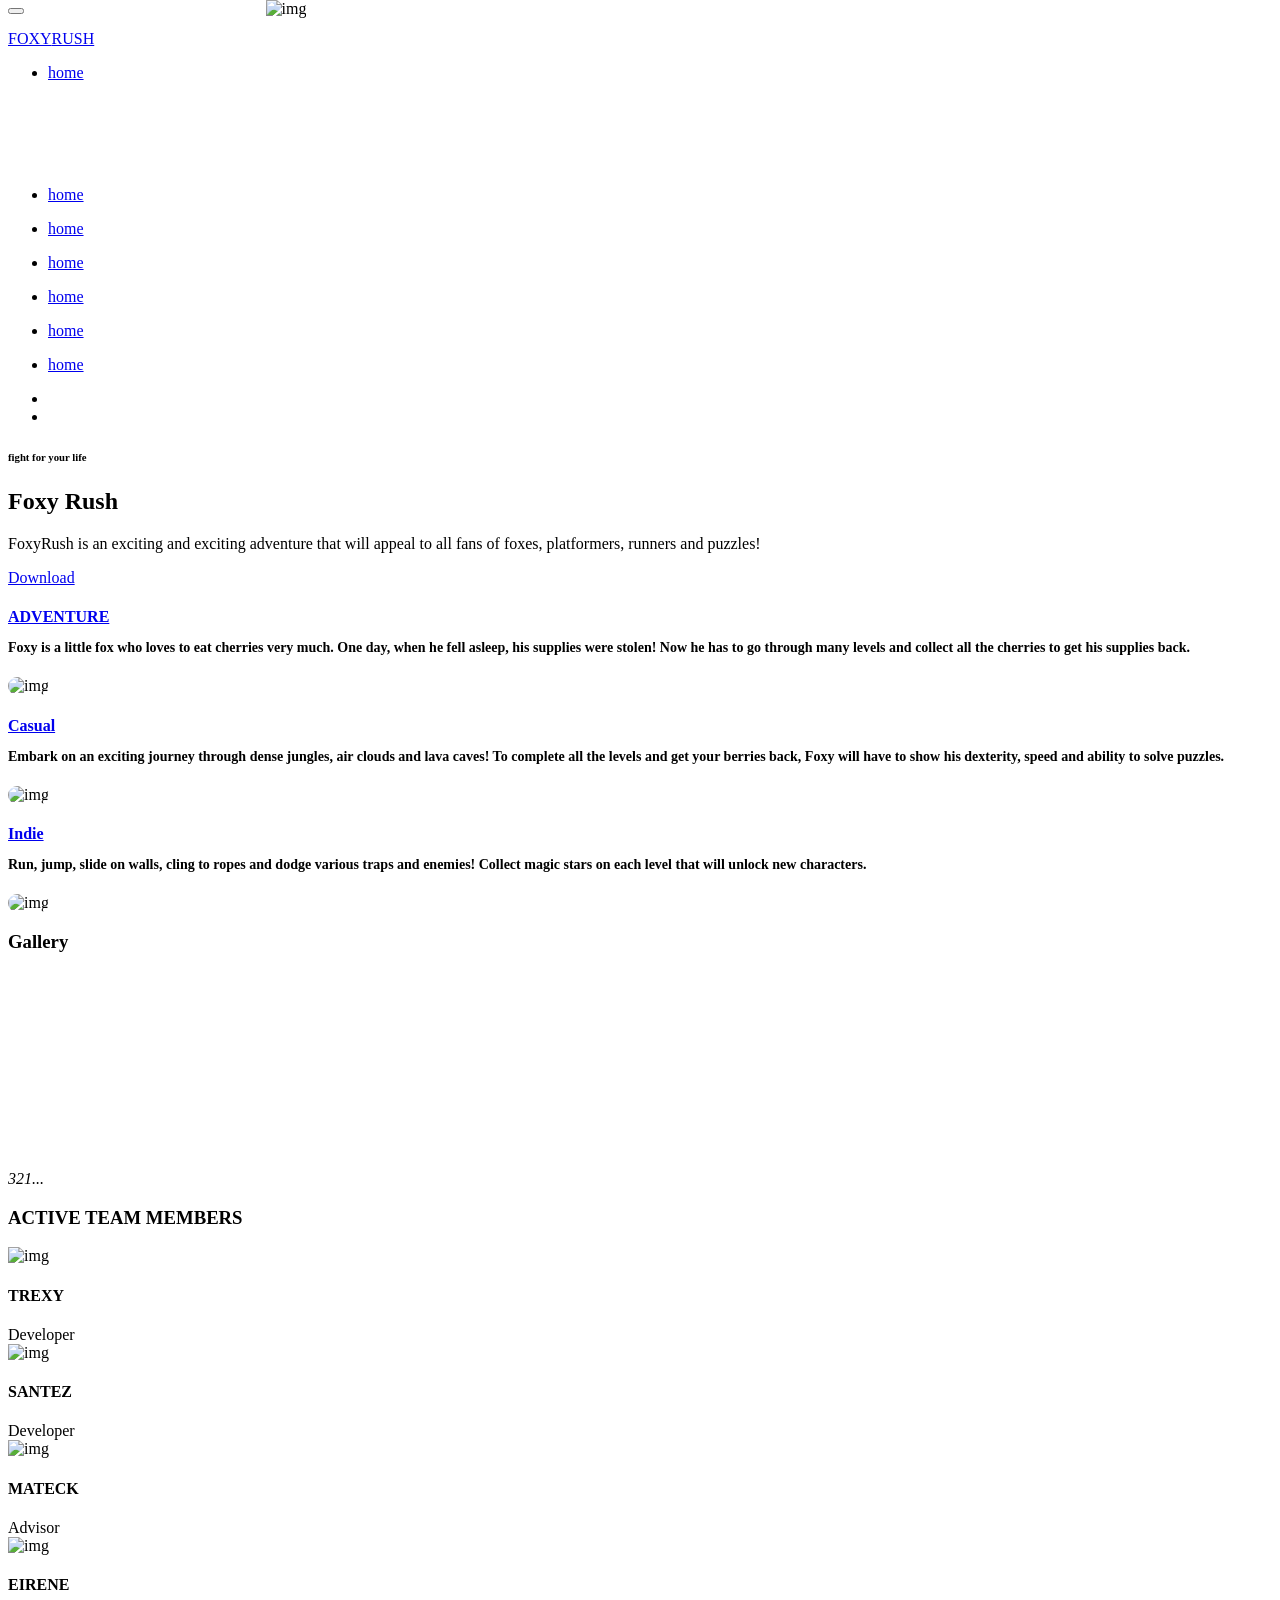
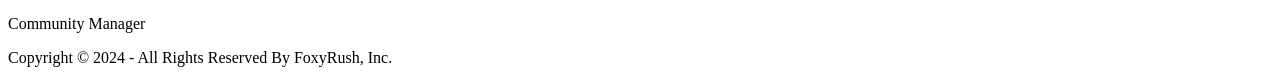
==== index.html @ f09dfee9 "Add files via upload" ====
<html><head>
	
    <title>FoxyRush - Beta Access Game</title>
    <meta name="viewport" content="width=device-width, initial-scale=1">
    <link rel="shortcut icon" type="image/x-icon" href="favicon.ico">
    <link rel="stylesheet" href="css/plugins.css">
    <link rel="stylesheet" href="css/main.css">

    <meta charset="UTF-8">
    <meta name="viewport" content="width=device-width, initial-scale=1.0">
    <meta property="og:title" content="FoxyRush">
    <meta property="og:description" content="FoxyRush is an exciting and exciting adventure that will appeal to all fans of foxes, platformers, runners and puzzles!">
    <meta property="og:image" content="https://cdn.cloudflare.steamstatic.com/steam/apps/2851270/header.jpg?t=1712300915">
    
</head>

<body style="">
    <div class="page-revealer"></div><div class="page-revealer"></div>
    <button class="scroll__top scroll-to-target open" data-target="html">
        <i class="flaticon-right-arrow"></i>
    </button>
    <header>
        <div id="sticky-header" class="tg-header__area transparent-header tg-sticky-menu sticky-menu__show">
            <div class="container custom-container">
                <div class="row">
                    <div class="col-12">
                        <div class="mobile-nav-toggler"><i class="fas fa-bars"></i></div>
                        <div class="tgmenu__wrap">
                            <nav class="tgmenu__nav">
                                <div class="logo">
                                    <a href="index-2.html">
                                        <p class="logo__text">FOXY<span>RUSH</span></p>
                                    </a>
                                </div>
                                <div class="tgmenu__navbar-wrap tgmenu__main-menu d-none d-xl-flex">
                                    <ul class="navigation">
                                        <li class="active menu-item-has-children"><a href="index-2.html">home</a></li>
                                    </ul>
                                </div>
                            </nav>
                        </div>
                        <div class="tgmobile__menu">
                            <nav class="tgmobile__menu-box" style="padding-top: 72px;">
                                <div class="close-btn"><i class="flaticon-swords-in-cross-arrangement"></i></div>
                                <div class="tgmobile__menu-outer">
                                
                                    <ul class="navigation">
                                        <li class="active menu-item-has-children"><a href="index-2.html">home</a></li>
                                    </ul>
                                
                                    <ul class="navigation">
                                        <li class="active menu-item-has-children"><a href="index-2.html">home</a></li>
                                    </ul>
                                
                                    <ul class="navigation">
                                        <li class="active menu-item-has-children"><a href="index-2.html">home</a></li>
                                    </ul>
                                
                                    <ul class="navigation">
                                        <li class="active menu-item-has-children"><a href="index-2.html">home</a></li>
                                    </ul>
                                
                                    <ul class="navigation">
                                        <li class="active menu-item-has-children"><a href="index-2.html">home</a></li>
                                    </ul>
                                
                                    <ul class="navigation">
                                        <li class="active menu-item-has-children"><a href="index-2.html">home</a></li>
                                    </ul>
                                </div>
                                <div class="social-links">
                                    <ul class="list-wrap">
                                        <li><a href="#"><i class="fab fa-twitter"></i></a></li>
                                        <li><a href="#"><i class="fab fa-discord"></i></a></li>
                                    </ul>
                                </div>
                            </nav>
                        </div>
                        <div class="tgmobile__menu-backdrop"></div>
                    </div>
                </div>
            </div>
        </div>
    </header>
    <main class="main--area">
        <section class="slider__area slider__bg" data-background="assets/img/slider/slider_bg.html" style="background-image: url(&quot;assets/img/slider/slider_bg.html&quot;);">
            <div class="slider-activee">
                <div class="single-slider">
                    <div class="container custom-container">
                        <div class="row justify-content-between">
                            <div class="col-lg-6">
                                <div class="slider__content">
                                    <h6 class="sub-title wow fadeInUp" data-wow-delay=".2s" style="visibility: visible; animation-delay: 0.2s; animation-name: fadeInUp;">fight for your life</h6>
                                    <h2 class="title wow fadeInUp" data-wow-delay=".5s" style="visibility: visible; animation-delay: 0.5s; animation-name: fadeInUp;">
                                        Foxy Rush
                                    </h2>
                                    <p class="fadeInUp" data-wow-delay=".8s">FoxyRush is an exciting and exciting adventure that will appeal to all fans of foxes, platformers, runners and puzzles!

</p>
                                    <div class="slider__btn wow fadeInUp" data-wow-delay="1.2s" style="visibility: visible; animation-delay: 1.2s; animation-name: fadeInUp;">
                                        <a href="https://l24.im/w7NB" class="tg-btn-1" target="_blank">
                                            <span>Download</span>
                                        </a>
                                    </div>
                                </div>
                            </div>
                            <img src="https://cdn.discordapp.com/attachments/1232771359923245154/1235891205212995655/spaceship_1-Photoroom.png-Photoroom.png?ex=663604e1&amp;is=6634b361&amp;hm=9008b896c2181b835190de1d06f4b55e581b0fa961ab1529d2b556d5afcbc9ef&amp;" data-magnetic="" alt="img" style="left: 16.6rem; top: 0px; position: absolute; transform: translate3d(0px, 0px, 0px);">

                        </div>
                    </div>
                </div>
            </div>
        </section>
        <section class="octopus-item__area">
            <div class="container custom-container">
                <div class="row justify-content-center">
                    <div class="col-xxl-4 col-xl-5 col-lg-6 col-md-9">
                        <div class="octopus-item__box">
                            <div class="octopus-item__content">
                                <h4 class="title">
                                    <a href="#">ADVENTURE</a>
                                    <p style="font-size: 14px;">Foxy is a little fox who loves to eat cherries very much. One day, when he fell asleep, his supplies were stolen!
Now he has to go through many levels and collect all the cherries to get his supplies back.</p>
                                </h4>
                                <img src="https://cdn.cloudflare.steamstatic.com/steam/apps/2851270/extras/FoxyRush_forGif1__1_.gif?t=1712300915" alt="img" style="border-radius: 12px;">
                            </div>
                        </div>
                    </div>
                    <div class="col-xxl-4 col-xl-5 col-lg-6 col-md-9">
                        <div class="octopus-item__box">
                            <div class="octopus-item__content">
                                <h4 class="title">
                                    <a href="#">Casual</a>
                                    <p style="font-size: 14px;">Embark on an exciting journey through dense jungles, air clouds and lava caves!
To complete all the levels and get your berries back, Foxy will have to show his dexterity, speed and ability to solve puzzles.</p>
                                </h4>
                                <img src="https://cdn.cloudflare.steamstatic.com/steam/apps/2851270/extras/FoxyRush_forGif3__1_.gif?t=1712300915" alt="img" style="border-radius: 12px;">
                            </div>
                        </div>
                    </div>
                    <div class="col-xxl-4 col-xl-5 col-lg-6 col-md-9">
                        <div class="octopus-item__box">
                            <div class="octopus-item__content">
                                <h4 class="title">
                                    <a href="#">Indie</a>
                                    <p style="font-size: 14px;">
Run, jump, slide on walls, cling to ropes and dodge various traps and enemies!
Collect magic stars on each level that will unlock new characters.</p>
                                </h4>
                                <img src="https://cdn.cloudflare.steamstatic.com/steam/apps/2851270/extras/FoxyRush_forGif2__1_.gif?t=1712300915" alt="img" style="border-radius: 12px;">
                            </div>
                        </div>
                    </div>
                </div>
            </div>
        </section>
        <div class="area-background" data-background="assets/img/bg/area_bg01.html" style="background-image: url(&quot;assets/img/bg/area_bg01.html&quot;);">
            <section class="gallery__area fix section-pb-130 pt-50">
                <div class="row justify-content-center">
                    <div class="col-xl-6 col-lg-7 col-md-10">
                        <div class="section__title text-center mb-60">
                            <h3 class="title">Gallery</h3>
                        </div>
                    </div>
                </div>
                <div class="gallery__slider">
                    <div class="container">
                        <div class="row justify-content-center">
                            <div class="col-xl-9 col-lg-10 col-md-11">
                                <div class="swiper-container gallery-active swiper-slider-0 swiper-container-initialized swiper-container-horizontal swiper-container-pointer-events">
                                    <div class="swiper-wrapper" id="swiper-wrapper-47f91959cf2d77ab" aria-live="polite" style="transition-duration: 0ms; transform: translate3d(-916px, 0px, 0px);"><div class="swiper-slide swiper-slide-duplicate swiper-slide-prev" data-swiper-slide-index="8" style="width: 915px; margin-right: 1px;" role="group" aria-label="1 / 11">
                                            <div class="gallery__item">
                                                <div class="gallery__thumb">
                                                    <img src="https://cdn.cloudflare.steamstatic.com/steam/apps/2851270/ss_8ac51c24f567abd17f5d81220e3e57d7510bee95.1920x1080.jpg?t=1712300915" alt="img">
                                                </div>
                                            </div>
                                        </div>
                                        <div class="swiper-slide swiper-slide-active" data-swiper-slide-index="0" style="width: 915px; margin-right: 1px;" role="group" aria-label="2 / 11">
                                            <div class="gallery__item">
                                                <div class="gallery__thumb">
                                                    <img src="https://cdn.cloudflare.steamstatic.com/steam/apps/2851270/ss_79cd48c9bcbc1d28407cd67298d58756e9e75d7f.1920x1080.jpg?t=1712300915" alt="img">
                                                </div>
                                            </div>
                                        </div>
                                        <div class="swiper-slide swiper-slide-next" data-swiper-slide-index="1" style="width: 915px; margin-right: 1px;" role="group" aria-label="3 / 11">
                                            <div class="gallery__item">
                                                <div class="gallery__thumb">
                                                    <img src="https://cdn.cloudflare.steamstatic.com/steam/apps/2851270/ss_8ac51c24f567abd17f5d81220e3e57d7510bee95.1920x1080.jpg?t=1712300915" alt="img">
                                                </div>
                                            </div>
                                        </div>
                                        <div class="swiper-slide" data-swiper-slide-index="2" style="width: 915px; margin-right: 1px;" role="group" aria-label="4 / 11">
                                            <div class="gallery__item">
                                                <div class="gallery__thumb">
                                                    <img src="https://cdn.cloudflare.steamstatic.com/steam/apps/2851270/ss_e84affe85a7960bfc48658925fef8a8fe94b2b2a.1920x1080.jpg?t=1712300915" alt="img">
                                                </div>
                                            </div>
                                        </div>
                                        
                                        <div class="swiper-slide" data-swiper-slide-index="3" style="width: 915px; margin-right: 1px;" role="group" aria-label="5 / 11">
                                            <div class="gallery__item">
                                                <div class="gallery__thumb">
                                                    <img src="https://cdn.cloudflare.steamstatic.com/steam/apps/2851270/ss_9a96f7ea6650eb5ba7aecf56978e04d70429690d.1920x1080.jpg?t=1712300915" alt="img">
                                                </div>
                                            </div>
                                        </div>
                                        <div class="swiper-slide" data-swiper-slide-index="4" style="width: 915px; margin-right: 1px;" role="group" aria-label="6 / 11">
                                            <div class="gallery__item">
                                                <div class="gallery__thumb">
                                                    <img src="https://cdn.cloudflare.steamstatic.com/steam/apps/2851270/ss_a9eb81c376650af88b7c65d401008155285ded44.1920x1080.jpg?t=1712300915" alt="img">
                                                </div>
                                            </div>
                                        </div>
                                        <div class="swiper-slide" data-swiper-slide-index="5" style="width: 915px; margin-right: 1px;" role="group" aria-label="7 / 11">
                                            <div class="gallery__item">
                                                <div class="gallery__thumb">
                                                    <img src="https://cdn.cloudflare.steamstatic.com/steam/apps/2851270/ss_b315053552e55c35268d1ff6739d4f79695cc6ad.1920x1080.jpg?t=1712300915" alt="img">
                                                </div>
                                            </div>
                                        </div>
                                        <div class="swiper-slide" data-swiper-slide-index="6" style="width: 915px; margin-right: 1px;" role="group" aria-label="8 / 11">
                                            <div class="gallery__item">
                                                <div class="gallery__thumb">
                                                    <img src="https://cdn.cloudflare.steamstatic.com/steam/apps/2851270/ss_31748b462df11de10f1e06e5ad555add6b8aef7b.1920x1080.jpg?t=1712300915" alt="img">
                                                </div>
                                            </div>
                                        </div>
                                        <div class="swiper-slide" data-swiper-slide-index="7" style="width: 915px; margin-right: 1px;" role="group" aria-label="9 / 11">
                                            <div class="gallery__item">
                                                <div class="gallery__thumb">
                                                    <img src="https://cdn.cloudflare.steamstatic.com/steam/apps/2851270/ss_79cd48c9bcbc1d28407cd67298d58756e9e75d7f.1920x1080.jpg?t=1712300915" alt="img">
                                                </div>
                                            </div>
                                        </div>
                                        <div class="swiper-slide swiper-slide-duplicate-prev" data-swiper-slide-index="8" style="width: 915px; margin-right: 1px;" role="group" aria-label="10 / 11">
                                            <div class="gallery__item">
                                                <div class="gallery__thumb">
                                                    <img src="https://cdn.cloudflare.steamstatic.com/steam/apps/2851270/ss_8ac51c24f567abd17f5d81220e3e57d7510bee95.1920x1080.jpg?t=1712300915" alt="img">
                                                </div>
                                            </div>
                                        </div>
                                    <div class="swiper-slide swiper-slide-duplicate swiper-slide-duplicate-active" data-swiper-slide-index="0" style="width: 915px; margin-right: 1px;" role="group" aria-label="11 / 11">
                                            <div class="gallery__item">
                                                <div class="gallery__thumb">
                                                    <img src="https://cdn.cloudflare.steamstatic.com/steam/apps/2851270/ss_79cd48c9bcbc1d28407cd67298d58756e9e75d7f.1920x1080.jpg?t=1712300915" alt="img">
                                                </div>
                                            </div>
                                        </div></div>
                                    <div class="swiper-scrollbar" style="transition-duration: 0ms;"><div class="swiper-scrollbar-drag" style="transition-duration: 0ms; transform: translate3d(68.5px, 0px, 0px); width: 200px;"></div></div>
                                <span class="swiper-notification" aria-live="assertive" aria-atomic="true"></span><span class="swiper-notification" aria-live="assertive" aria-atomic="true"></span><span class="swiper-notification" aria-live="assertive" aria-atomic="true"></span><span class="swiper-notification" aria-live="assertive" aria-atomic="true"></span><span class="swiper-notification" aria-live="assertive" aria-atomic="true"></span><span class="swiper-notification" aria-live="assertive" aria-atomic="true"></span></div>
                            </div>
                        </div>
                    </div>
                </div>
            </section>
        </div>
        <section class="team__area team-bg section-pt-130 section-pb-100" data-background="assets/img/bg/team_bg.html" style="background-image: url(&quot;assets/img/bg/team_bg.html&quot;);">
            <div class="container">
                <div class="row justify-content-center">
                    <div class="col-xl-6 col-lg-7 col-md-10">
                        <div class="section__title text-center mb-60">
                            <span class="sub-title tg__animate-text ready stop"><em>321...</em></span>
                            <h3 class="title">ACTIVE TEAM MEMBERS</h3>
                        </div>
                    </div>
                </div>
                <div class="row justify-content-center">
                    <div class="col-xl-3 col-lg-4 col-sm-6 wow fadeInUp" data-wow-delay=".6s" style="visibility: visible; animation-delay: 0.6s; animation-name: fadeInUp;">
                        <div class="team__item">
                            <div class="team__thumb">
                                <img src="https://cdn.discordapp.com/attachments/898171787131645992/1194351119237927002/IMG_8225.jpg?ex=6635d968&amp;is=663487e8&amp;hm=31161b7e592417ef91e7201747210215353149ea7bce26f6ec5a07f7aec05907&amp;" alt="img">
                            </div>
                            <div class="team__content">
                                <h4 class="name">TREXY</h4>
                                <span class="designation">Developer</span>
                            </div>
                        </div>
                    </div>
                    <div class="col-xl-3 col-lg-4 col-sm-6 wow fadeInUp" data-wow-delay=".6s" style="visibility: visible; animation-delay: 0.6s; animation-name: fadeInUp;">
                        <div class="team__item">
                            <div class="team__thumb">
                                <img src="https://cdn.discordapp.com/attachments/898171787131645992/1088711418846658631/IMG_0460.jpg?ex=6635d605&amp;is=66348485&amp;hm=828c5e4614894163d4f8bc5e13805da0f14d28b90e21a223d2beb7a0b1597e10&amp;" alt="img">
                            </div>
                            <div class="team__content">
                                <h4 class="name">SANTEZ</h4>
                                <span class="designation">Developer</span>
                            </div>
                        </div>
                    </div>
                    <div class="col-xl-3 col-lg-4 col-sm-6 wow fadeInUp" data-wow-delay=".6s" style="visibility: visible; animation-delay: 0.6s; animation-name: fadeInUp;">
                        <div class="team__item">
                            <div class="team__thumb">
                                <img src="https://cdn.discordapp.com/attachments/898171787131645992/1135311501721346048/b9c72df4773dba208333b07e54ed8b3f.jpg?ex=6635f4fb&amp;is=6634a37b&amp;hm=8904db869be4189a86635aac5c72191d2c0d25e0fcb99057e80aa2040c572b1f&amp;" alt="img">
                            </div>
                            <div class="team__content">
                                <h4 class="name">MATECK</h4>
                                <span class="designation">Advisor</span>
                            </div>
                        </div>
                    </div>
                    <div class="col-xl-3 col-lg-4 col-sm-6 wow fadeInUp" data-wow-delay=".6s" style="visibility: visible; animation-delay: 0.6s; animation-name: fadeInUp;">
                        <div class="team__item">
                            <div class="team__thumb">
                                <img src="https://cdn.discordapp.com/attachments/898171787131645992/1021087030710640651/IMG_8569.jpg?ex=6635b1a7&amp;is=66346027&amp;hm=3c6f4f53cf887c15fe16eb3087bb305c3b6ee918626836deb3f54aa9b1d079d0&amp;" alt="img">
                            </div>
                            <div class="team__content">
                                <h4 class="name">EIRENE</h4>
                                <span class="designation">Community Manager</span>
                            </div>
                        </div>
                    </div>
                </div>
            </div>
        </section>
        <section class="video__area video-bg tg-jarallax" data-background="assets/img/gallery/gallery01.html" style="background-image: none;" data-jarallax-original-styles="background-image: url(&quot;assets/img/gallery/gallery01.html&quot;);">
            <div class="container">
                <div class="row justify-content-center">
                    <div class="col-xl-6 col-lg-8 col-md-11">
                        <div class="video__content text-center">
                        </div>
                    </div>
                </div>
            </div>
        <div id="jarallax-container-0" style="position: absolute; top: 0px; left: 0px; width: 100%; height: 100%; overflow: hidden; z-index: -100; clip-path: polygon(0px 0px, 100% 0px, 100% 100%, 0px 100%);"><div style="background-position: 50% 50%; background-size: cover; background-repeat: no-repeat; background-image: url(&quot;file:///C:/Benim%20Web%20Sitem/https___sonicglyder.com_/sonicglyder.com/assets/img/gallery/gallery01.html&quot;); position: absolute; top: 0px; left: 0px; width: 1661px; height: 883.4px; overflow: hidden; pointer-events: none; transform-style: preserve-3d; backface-visibility: hidden; margin-top: 39.8px; transform: translate3d(0px, -798.862px, 0px);"></div></div><div id="jarallax-container-0" style="position: absolute; top: 0px; left: 0px; width: 100%; height: 100%; overflow: hidden; z-index: -100; clip-path: polygon(0px 0px, 100% 0px, 100% 100%, 0px 100%);"><div style="background-position: 50% 50%; background-size: cover; background-repeat: no-repeat; background-image: url(&quot;file:///C:/Benim%20Web%20Sitem/https___sonicglyder.com_/sonicglyder.com/assets/img/gallery/gallery01.html&quot;); position: absolute; top: 0px; left: 0px; width: 1366px; height: 883.4px; overflow: hidden; pointer-events: none; transform-style: preserve-3d; backface-visibility: hidden; margin-top: 39.8px; transform: translate3d(0px, -96.3px, 0px);"></div></div><div id="jarallax-container-0" style="position: absolute; top: 0px; left: 0px; width: 100%; height: 100%; overflow: hidden; z-index: -100; clip-path: polygon(0px 0px, 100% 0px, 100% 100%, 0px 100%);"><div style="background-position: 50% 50%; background-size: cover; background-repeat: no-repeat; background-image: url(&quot;file:///C:/Benim%20Web%20Sitem/https___sonicglyder.com_/sonicglyder.com/assets/img/gallery/gallery01.html&quot;); position: absolute; top: 0px; left: 0px; width: 1366px; height: 883.4px; overflow: hidden; pointer-events: none; transform-style: preserve-3d; backface-visibility: hidden; margin-top: 39.8px; transform: translate3d(0px, -96.3px, 0px);"></div></div><div id="jarallax-container-0" style="position: absolute; top: 0px; left: 0px; width: 100%; height: 100%; overflow: hidden; z-index: -100; clip-path: polygon(0px 0px, 100% 0px, 100% 100%, 0px 100%);"><div style="background-position: 50% 50%; background-size: cover; background-repeat: no-repeat; background-image: url(&quot;https://foxyrush.com/assets/img/gallery/gallery01.html&quot;); position: absolute; top: 0px; left: 0px; width: 1366px; height: 883.4px; overflow: hidden; pointer-events: none; transform-style: preserve-3d; backface-visibility: hidden; margin-top: 39.8px; transform: translate3d(0px, -2647.15px, 0px);"></div></div><div id="jarallax-container-0" style="position: absolute; top: 0px; left: 0px; width: 100%; height: 100%; overflow: hidden; z-index: -100; clip-path: polygon(0px 0px, 100% 0px, 100% 100%, 0px 100%);"><div style="background-position: 50% 50%; background-size: cover; background-repeat: no-repeat; background-image: url(&quot;https://foxyrush.com/assets/img/gallery/gallery01.html&quot;); position: absolute; top: 0px; left: 0px; width: 1370px; height: 883.4px; overflow: hidden; pointer-events: none; transform-style: preserve-3d; backface-visibility: hidden; margin-top: 39.8px; transform: translate3d(0px, -799.663px, 0px);"></div></div><div id="jarallax-container-0" style="position: absolute; top: 0px; left: 0px; width: 100%; height: 100%; overflow: hidden; z-index: -100; clip-path: polygon(0px 0px, 100% 0px, 100% 100%, 0px 100%);"><div style="background-position: 50% 50%; background-size: cover; background-repeat: no-repeat; background-image: url(&quot;https://foxyrush.com/assets/img/gallery/gallery01.html&quot;); position: absolute; top: 0px; left: 0px; width: 1370px; height: 883.4px; overflow: hidden; pointer-events: none; transform-style: preserve-3d; backface-visibility: hidden; margin-top: 39.8px; transform: translate3d(0px, -618.862px, 0px);"></div></div></section>
    </main>
    <footer class="footer-style-one">
        <div class="copyright__wrap">
            <div class="container">
                <div class="row align-items-center">
                    <div class="col-md-7">
                        <div class="copyright__text">
                            <p>Copyright © 2024 - All Rights Reserved By <span>FoxyRush, Inc.</span></p>
                        </div>
                    </div>
                    <div class="col-md-5">
                        <div class="copyright__card text-center text-md-end">
                        </div>
                    </div>
                </div>
            </div>
        </div>
    </footer>
    <script src="js/jquery-3.6.0.min.js"></script>
    <script src="js/plugins.js"></script><div class="cb-cursor" style="transform: translate3d(1369px, 389px, 0px);"><div class="cb-cursor-text"></div></div><div class="cb-cursor" style="transform: translate3d(1367px, 294px, 0px);"><div class="cb-cursor-text"></div></div><div class="cb-cursor" style="transform: translate3d(1362px, 549px, 0px);"><div class="cb-cursor-text"></div></div><div class="cb-cursor" style="transform: translate3d(1361px, 378px, 0px);"><div class="cb-cursor-text"></div></div><div class="cb-cursor" style="transform: translate3d(1350px, 314px, 0px);"><div class="cb-cursor-text"></div></div><div class="cb-cursor" style="transform: translate3d(1296px, 337px, 0px);"><div class="cb-cursor-text"></div></div>
    <script src="js/ajax-form.js"></script>
    <script src="js/main.js"></script>



</body></html>
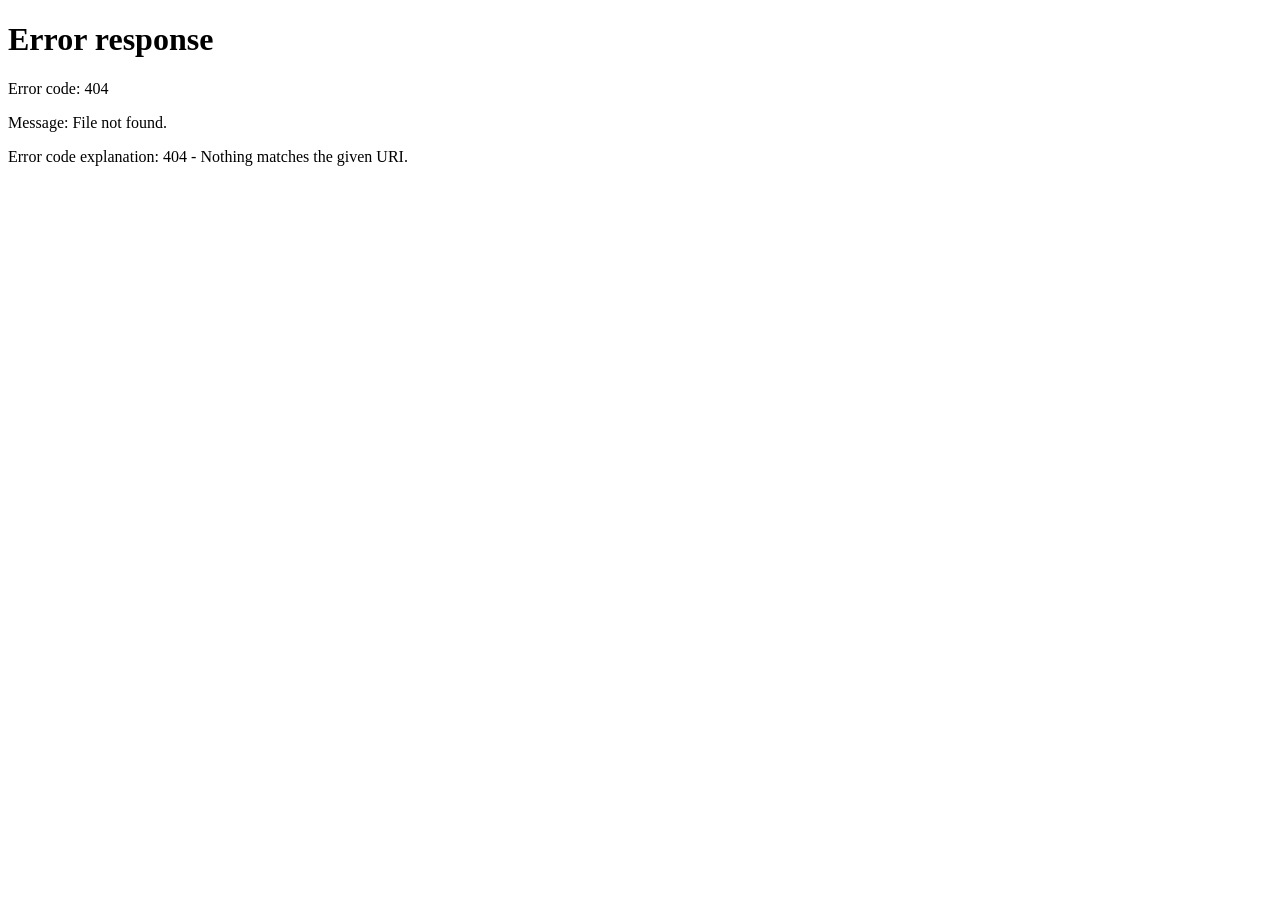
==== commit 5737f42e: "Update index.html" ====
--- a/index.html
+++ b/index.html
@@ -1,350 +1,144 @@
-<html><head>
-	
-    <title>FoxyRush - Beta Access Game</title>
-    <meta name="viewport" content="width=device-width, initial-scale=1">
-    <link rel="shortcut icon" type="image/x-icon" href="favicon.ico">
-    <link rel="stylesheet" href="css/plugins.css">
-    <link rel="stylesheet" href="css/main.css">
+<html xmlns="http://www.w3.org/1999/xhtml" lang="en">
 
-    <meta charset="UTF-8">
-    <meta name="viewport" content="width=device-width, initial-scale=1.0">
-    <meta property="og:title" content="FoxyRush">
-    <meta property="og:description" content="FoxyRush is an exciting and exciting adventure that will appeal to all fans of foxes, platformers, runners and puzzles!">
-    <meta property="og:image" content="https://cdn.cloudflare.steamstatic.com/steam/apps/2851270/header.jpg?t=1712300915">
-    
+<head>
+	<meta http-equiv="Content-Type" content="text/html; charset=utf-8" />
+	<meta name="description" content="HTTrack is an easy-to-use website mirror utility. It allows you to download a World Wide website from the Internet to a local directory,building recursively all structures, getting html, images, and other files from the server to your computer. Links are rebuiltrelatively so that you can freely browse to the local site (works with any browser). You can mirror several sites together so that you can jump from one toanother. You can, also, update an existing mirror site, or resume an interrupted download. The robot is fully configurable, with an integrated help" />
+	<meta name="keywords" content="httrack, HTTRACK, HTTrack, winhttrack, WINHTTRACK, WinHTTrack, offline browser, web mirror utility, aspirateur web, surf offline, web capture, www mirror utility, browse offline, local  site builder, website mirroring, aspirateur www, internet grabber, capture de site web, internet tool, hors connexion, unix, dos, windows 95, windows 98, solaris, ibm580, AIX 4.0, HTS, HTGet, web aspirator, web aspirateur, libre, GPL, GNU, free software" />
+	<title>Local index - HTTrack Website Copier</title>
+  <!-- Mirror and index made by HTTrack Website Copier/3.49-2 [XR&CO'2014] -->
+	<style type="text/css">
+	<!--
+
+body {
+	margin: 0;  padding: 0;  margin-bottom: 15px;  margin-top: 8px;
+	background: #77b;
+}
+body, td {
+	font: 14px "Trebuchet MS", Verdana, Arial, Helvetica, sans-serif;
+	}
+
+#subTitle {
+	background: #000;  color: #fff;  padding: 4px;  font-weight: bold; 
+	}
+
+#siteNavigation a, #siteNavigation .current {
+	font-weight: bold;  color: #448;
+	}
+#siteNavigation a:link    { text-decoration: none; }
+#siteNavigation a:visited { text-decoration: none; }
+
+#siteNavigation .current { background-color: #ccd; }
+
+#siteNavigation a:hover   { text-decoration: none;  background-color: #fff;  color: #000; }
+#siteNavigation a:active  { text-decoration: none;  background-color: #ccc; }
+
+
+a:link    { text-decoration: underline;  color: #00f; }
+a:visited { text-decoration: underline;  color: #000; }
+a:hover   { text-decoration: underline;  color: #c00; }
+a:active  { text-decoration: underline; }
+
+#pageContent {
+	clear: both;
+	border-bottom: 6px solid #000;
+	padding: 10px;  padding-top: 20px;
+	line-height: 1.65em;
+	background-image: url(backblue.gif);
+	background-repeat: no-repeat;
+	background-position: top right;
+	}
+
+#pageContent, #siteNavigation {
+	background-color: #ccd;
+	}
+
+
+.imgLeft  { float: left;   margin-right: 10px;  margin-bottom: 10px; }
+.imgRight { float: right;  margin-left: 10px;   margin-bottom: 10px; }
+
+hr { height: 1px;  color: #000;  background-color: #000;  margin-bottom: 15px; }
+
+h1 { margin: 0;  font-weight: bold;  font-size: 2em; }
+h2 { margin: 0;  font-weight: bold;  font-size: 1.6em; }
+h3 { margin: 0;  font-weight: bold;  font-size: 1.3em; }
+h4 { margin: 0;  font-weight: bold;  font-size: 1.18em; }
+
+.blak { background-color: #000; }
+.hide { display: none; }
+.tableWidth { min-width: 400px; }
+
+.tblRegular       { border-collapse: collapse; }
+.tblRegular td    { padding: 6px;  background-image: url(fade.gif);  border: 2px solid #99c; }
+.tblHeaderColor, .tblHeaderColor td { background: #99c; }
+.tblNoBorder td   { border: 0; }
+
+
+// -->
+</style>
+
 </head>
 
-<body style="">
-    <div class="page-revealer"></div><div class="page-revealer"></div>
-    <button class="scroll__top scroll-to-target open" data-target="html">
-        <i class="flaticon-right-arrow"></i>
-    </button>
-    <header>
-        <div id="sticky-header" class="tg-header__area transparent-header tg-sticky-menu sticky-menu__show">
-            <div class="container custom-container">
-                <div class="row">
-                    <div class="col-12">
-                        <div class="mobile-nav-toggler"><i class="fas fa-bars"></i></div>
-                        <div class="tgmenu__wrap">
-                            <nav class="tgmenu__nav">
-                                <div class="logo">
-                                    <a href="index-2.html">
-                                        <p class="logo__text">FOXY<span>RUSH</span></p>
-                                    </a>
-                                </div>
-                                <div class="tgmenu__navbar-wrap tgmenu__main-menu d-none d-xl-flex">
-                                    <ul class="navigation">
-                                        <li class="active menu-item-has-children"><a href="index-2.html">home</a></li>
-                                    </ul>
-                                </div>
-                            </nav>
-                        </div>
-                        <div class="tgmobile__menu">
-                            <nav class="tgmobile__menu-box" style="padding-top: 72px;">
-                                <div class="close-btn"><i class="flaticon-swords-in-cross-arrangement"></i></div>
-                                <div class="tgmobile__menu-outer">
-                                
-                                    <ul class="navigation">
-                                        <li class="active menu-item-has-children"><a href="index-2.html">home</a></li>
-                                    </ul>
-                                
-                                    <ul class="navigation">
-                                        <li class="active menu-item-has-children"><a href="index-2.html">home</a></li>
-                                    </ul>
-                                
-                                    <ul class="navigation">
-                                        <li class="active menu-item-has-children"><a href="index-2.html">home</a></li>
-                                    </ul>
-                                
-                                    <ul class="navigation">
-                                        <li class="active menu-item-has-children"><a href="index-2.html">home</a></li>
-                                    </ul>
-                                
-                                    <ul class="navigation">
-                                        <li class="active menu-item-has-children"><a href="index-2.html">home</a></li>
-                                    </ul>
-                                
-                                    <ul class="navigation">
-                                        <li class="active menu-item-has-children"><a href="index-2.html">home</a></li>
-                                    </ul>
-                                </div>
-                                <div class="social-links">
-                                    <ul class="list-wrap">
-                                        <li><a href="#"><i class="fab fa-twitter"></i></a></li>
-                                        <li><a href="#"><i class="fab fa-discord"></i></a></li>
-                                    </ul>
-                                </div>
-                            </nav>
-                        </div>
-                        <div class="tgmobile__menu-backdrop"></div>
-                    </div>
-                </div>
-            </div>
-        </div>
-    </header>
-    <main class="main--area">
-        <section class="slider__area slider__bg" data-background="assets/img/slider/slider_bg.html" style="background-image: url(&quot;assets/img/slider/slider_bg.html&quot;);">
-            <div class="slider-activee">
-                <div class="single-slider">
-                    <div class="container custom-container">
-                        <div class="row justify-content-between">
-                            <div class="col-lg-6">
-                                <div class="slider__content">
-                                    <h6 class="sub-title wow fadeInUp" data-wow-delay=".2s" style="visibility: visible; animation-delay: 0.2s; animation-name: fadeInUp;">fight for your life</h6>
-                                    <h2 class="title wow fadeInUp" data-wow-delay=".5s" style="visibility: visible; animation-delay: 0.5s; animation-name: fadeInUp;">
-                                        Foxy Rush
-                                    </h2>
-                                    <p class="fadeInUp" data-wow-delay=".8s">FoxyRush is an exciting and exciting adventure that will appeal to all fans of foxes, platformers, runners and puzzles!
+<table width="76%" border="0" align="center" cellspacing="0" cellpadding="3" class="tableWidth">
+	<tr>
+	<td id="subTitle">HTTrack Website Copier - Open Source offline browser</td>
+	</tr>
+</table>
+<table width="76%" border="0" align="center" cellspacing="0" cellpadding="0" class="tableWidth">
+<tr class="blak">
+<td>
+	<table width="100%" border="0" align="center" cellspacing="1" cellpadding="0">
+	<tr>
+	<td colspan="6"> 
+		<table width="100%" border="0" align="center" cellspacing="0" cellpadding="10">
+		<tr> 
+		<td id="pageContent"> 
+<!-- ==================== End prologue ==================== -->
 
-</p>
-                                    <div class="slider__btn wow fadeInUp" data-wow-delay="1.2s" style="visibility: visible; animation-delay: 1.2s; animation-name: fadeInUp;">
-                                        <a href="https://l24.im/w7NB" class="tg-btn-1" target="_blank">
-                                            <span>Download</span>
-                                        </a>
-                                    </div>
-                                </div>
-                            </div>
-                            <img src="https://cdn.discordapp.com/attachments/1232771359923245154/1235891205212995655/spaceship_1-Photoroom.png-Photoroom.png?ex=663604e1&amp;is=6634b361&amp;hm=9008b896c2181b835190de1d06f4b55e581b0fa961ab1529d2b556d5afcbc9ef&amp;" data-magnetic="" alt="img" style="left: 16.6rem; top: 0px; position: absolute; transform: translate3d(0px, 0px, 0px);">
-
-                        </div>
-                    </div>
-                </div>
-            </div>
-        </section>
-        <section class="octopus-item__area">
-            <div class="container custom-container">
-                <div class="row justify-content-center">
-                    <div class="col-xxl-4 col-xl-5 col-lg-6 col-md-9">
-                        <div class="octopus-item__box">
-                            <div class="octopus-item__content">
-                                <h4 class="title">
-                                    <a href="#">ADVENTURE</a>
-                                    <p style="font-size: 14px;">Foxy is a little fox who loves to eat cherries very much. One day, when he fell asleep, his supplies were stolen!
-Now he has to go through many levels and collect all the cherries to get his supplies back.</p>
-                                </h4>
-                                <img src="https://cdn.cloudflare.steamstatic.com/steam/apps/2851270/extras/FoxyRush_forGif1__1_.gif?t=1712300915" alt="img" style="border-radius: 12px;">
-                            </div>
-                        </div>
-                    </div>
-                    <div class="col-xxl-4 col-xl-5 col-lg-6 col-md-9">
-                        <div class="octopus-item__box">
-                            <div class="octopus-item__content">
-                                <h4 class="title">
-                                    <a href="#">Casual</a>
-                                    <p style="font-size: 14px;">Embark on an exciting journey through dense jungles, air clouds and lava caves!
-To complete all the levels and get your berries back, Foxy will have to show his dexterity, speed and ability to solve puzzles.</p>
-                                </h4>
-                                <img src="https://cdn.cloudflare.steamstatic.com/steam/apps/2851270/extras/FoxyRush_forGif3__1_.gif?t=1712300915" alt="img" style="border-radius: 12px;">
-                            </div>
-                        </div>
-                    </div>
-                    <div class="col-xxl-4 col-xl-5 col-lg-6 col-md-9">
-                        <div class="octopus-item__box">
-                            <div class="octopus-item__content">
-                                <h4 class="title">
-                                    <a href="#">Indie</a>
-                                    <p style="font-size: 14px;">
-Run, jump, slide on walls, cling to ropes and dodge various traps and enemies!
-Collect magic stars on each level that will unlock new characters.</p>
-                                </h4>
-                                <img src="https://cdn.cloudflare.steamstatic.com/steam/apps/2851270/extras/FoxyRush_forGif2__1_.gif?t=1712300915" alt="img" style="border-radius: 12px;">
-                            </div>
-                        </div>
-                    </div>
-                </div>
-            </div>
-        </section>
-        <div class="area-background" data-background="assets/img/bg/area_bg01.html" style="background-image: url(&quot;assets/img/bg/area_bg01.html&quot;);">
-            <section class="gallery__area fix section-pb-130 pt-50">
-                <div class="row justify-content-center">
-                    <div class="col-xl-6 col-lg-7 col-md-10">
-                        <div class="section__title text-center mb-60">
-                            <h3 class="title">Gallery</h3>
-                        </div>
-                    </div>
-                </div>
-                <div class="gallery__slider">
-                    <div class="container">
-                        <div class="row justify-content-center">
-                            <div class="col-xl-9 col-lg-10 col-md-11">
-                                <div class="swiper-container gallery-active swiper-slider-0 swiper-container-initialized swiper-container-horizontal swiper-container-pointer-events">
-                                    <div class="swiper-wrapper" id="swiper-wrapper-47f91959cf2d77ab" aria-live="polite" style="transition-duration: 0ms; transform: translate3d(-916px, 0px, 0px);"><div class="swiper-slide swiper-slide-duplicate swiper-slide-prev" data-swiper-slide-index="8" style="width: 915px; margin-right: 1px;" role="group" aria-label="1 / 11">
-                                            <div class="gallery__item">
-                                                <div class="gallery__thumb">
-                                                    <img src="https://cdn.cloudflare.steamstatic.com/steam/apps/2851270/ss_8ac51c24f567abd17f5d81220e3e57d7510bee95.1920x1080.jpg?t=1712300915" alt="img">
-                                                </div>
-                                            </div>
-                                        </div>
-                                        <div class="swiper-slide swiper-slide-active" data-swiper-slide-index="0" style="width: 915px; margin-right: 1px;" role="group" aria-label="2 / 11">
-                                            <div class="gallery__item">
-                                                <div class="gallery__thumb">
-                                                    <img src="https://cdn.cloudflare.steamstatic.com/steam/apps/2851270/ss_79cd48c9bcbc1d28407cd67298d58756e9e75d7f.1920x1080.jpg?t=1712300915" alt="img">
-                                                </div>
-                                            </div>
-                                        </div>
-                                        <div class="swiper-slide swiper-slide-next" data-swiper-slide-index="1" style="width: 915px; margin-right: 1px;" role="group" aria-label="3 / 11">
-                                            <div class="gallery__item">
-                                                <div class="gallery__thumb">
-                                                    <img src="https://cdn.cloudflare.steamstatic.com/steam/apps/2851270/ss_8ac51c24f567abd17f5d81220e3e57d7510bee95.1920x1080.jpg?t=1712300915" alt="img">
-                                                </div>
-                                            </div>
-                                        </div>
-                                        <div class="swiper-slide" data-swiper-slide-index="2" style="width: 915px; margin-right: 1px;" role="group" aria-label="4 / 11">
-                                            <div class="gallery__item">
-                                                <div class="gallery__thumb">
-                                                    <img src="https://cdn.cloudflare.steamstatic.com/steam/apps/2851270/ss_e84affe85a7960bfc48658925fef8a8fe94b2b2a.1920x1080.jpg?t=1712300915" alt="img">
-                                                </div>
-                                            </div>
-                                        </div>
-                                        
-                                        <div class="swiper-slide" data-swiper-slide-index="3" style="width: 915px; margin-right: 1px;" role="group" aria-label="5 / 11">
-                                            <div class="gallery__item">
-                                                <div class="gallery__thumb">
-                                                    <img src="https://cdn.cloudflare.steamstatic.com/steam/apps/2851270/ss_9a96f7ea6650eb5ba7aecf56978e04d70429690d.1920x1080.jpg?t=1712300915" alt="img">
-                                                </div>
-                                            </div>
-                                        </div>
-                                        <div class="swiper-slide" data-swiper-slide-index="4" style="width: 915px; margin-right: 1px;" role="group" aria-label="6 / 11">
-                                            <div class="gallery__item">
-                                                <div class="gallery__thumb">
-                                                    <img src="https://cdn.cloudflare.steamstatic.com/steam/apps/2851270/ss_a9eb81c376650af88b7c65d401008155285ded44.1920x1080.jpg?t=1712300915" alt="img">
-                                                </div>
-                                            </div>
-                                        </div>
-                                        <div class="swiper-slide" data-swiper-slide-index="5" style="width: 915px; margin-right: 1px;" role="group" aria-label="7 / 11">
-                                            <div class="gallery__item">
-                                                <div class="gallery__thumb">
-                                                    <img src="https://cdn.cloudflare.steamstatic.com/steam/apps/2851270/ss_b315053552e55c35268d1ff6739d4f79695cc6ad.1920x1080.jpg?t=1712300915" alt="img">
-                                                </div>
-                                            </div>
-                                        </div>
-                                        <div class="swiper-slide" data-swiper-slide-index="6" style="width: 915px; margin-right: 1px;" role="group" aria-label="8 / 11">
-                                            <div class="gallery__item">
-                                                <div class="gallery__thumb">
-                                                    <img src="https://cdn.cloudflare.steamstatic.com/steam/apps/2851270/ss_31748b462df11de10f1e06e5ad555add6b8aef7b.1920x1080.jpg?t=1712300915" alt="img">
-                                                </div>
-                                            </div>
-                                        </div>
-                                        <div class="swiper-slide" data-swiper-slide-index="7" style="width: 915px; margin-right: 1px;" role="group" aria-label="9 / 11">
-                                            <div class="gallery__item">
-                                                <div class="gallery__thumb">
-                                                    <img src="https://cdn.cloudflare.steamstatic.com/steam/apps/2851270/ss_79cd48c9bcbc1d28407cd67298d58756e9e75d7f.1920x1080.jpg?t=1712300915" alt="img">
-                                                </div>
-                                            </div>
-                                        </div>
-                                        <div class="swiper-slide swiper-slide-duplicate-prev" data-swiper-slide-index="8" style="width: 915px; margin-right: 1px;" role="group" aria-label="10 / 11">
-                                            <div class="gallery__item">
-                                                <div class="gallery__thumb">
-                                                    <img src="https://cdn.cloudflare.steamstatic.com/steam/apps/2851270/ss_8ac51c24f567abd17f5d81220e3e57d7510bee95.1920x1080.jpg?t=1712300915" alt="img">
-                                                </div>
-                                            </div>
-                                        </div>
-                                    <div class="swiper-slide swiper-slide-duplicate swiper-slide-duplicate-active" data-swiper-slide-index="0" style="width: 915px; margin-right: 1px;" role="group" aria-label="11 / 11">
-                                            <div class="gallery__item">
-                                                <div class="gallery__thumb">
-                                                    <img src="https://cdn.cloudflare.steamstatic.com/steam/apps/2851270/ss_79cd48c9bcbc1d28407cd67298d58756e9e75d7f.1920x1080.jpg?t=1712300915" alt="img">
-                                                </div>
-                                            </div>
-                                        </div></div>
-                                    <div class="swiper-scrollbar" style="transition-duration: 0ms;"><div class="swiper-scrollbar-drag" style="transition-duration: 0ms; transform: translate3d(68.5px, 0px, 0px); width: 200px;"></div></div>
-                                <span class="swiper-notification" aria-live="assertive" aria-atomic="true"></span><span class="swiper-notification" aria-live="assertive" aria-atomic="true"></span><span class="swiper-notification" aria-live="assertive" aria-atomic="true"></span><span class="swiper-notification" aria-live="assertive" aria-atomic="true"></span><span class="swiper-notification" aria-live="assertive" aria-atomic="true"></span><span class="swiper-notification" aria-live="assertive" aria-atomic="true"></span></div>
-                            </div>
-                        </div>
-                    </div>
-                </div>
-            </section>
-        </div>
-        <section class="team__area team-bg section-pt-130 section-pb-100" data-background="assets/img/bg/team_bg.html" style="background-image: url(&quot;assets/img/bg/team_bg.html&quot;);">
-            <div class="container">
-                <div class="row justify-content-center">
-                    <div class="col-xl-6 col-lg-7 col-md-10">
-                        <div class="section__title text-center mb-60">
-                            <span class="sub-title tg__animate-text ready stop"><em>321...</em></span>
-                            <h3 class="title">ACTIVE TEAM MEMBERS</h3>
-                        </div>
-                    </div>
-                </div>
-                <div class="row justify-content-center">
-                    <div class="col-xl-3 col-lg-4 col-sm-6 wow fadeInUp" data-wow-delay=".6s" style="visibility: visible; animation-delay: 0.6s; animation-name: fadeInUp;">
-                        <div class="team__item">
-                            <div class="team__thumb">
-                                <img src="https://cdn.discordapp.com/attachments/898171787131645992/1194351119237927002/IMG_8225.jpg?ex=6635d968&amp;is=663487e8&amp;hm=31161b7e592417ef91e7201747210215353149ea7bce26f6ec5a07f7aec05907&amp;" alt="img">
-                            </div>
-                            <div class="team__content">
-                                <h4 class="name">TREXY</h4>
-                                <span class="designation">Developer</span>
-                            </div>
-                        </div>
-                    </div>
-                    <div class="col-xl-3 col-lg-4 col-sm-6 wow fadeInUp" data-wow-delay=".6s" style="visibility: visible; animation-delay: 0.6s; animation-name: fadeInUp;">
-                        <div class="team__item">
-                            <div class="team__thumb">
-                                <img src="https://cdn.discordapp.com/attachments/898171787131645992/1088711418846658631/IMG_0460.jpg?ex=6635d605&amp;is=66348485&amp;hm=828c5e4614894163d4f8bc5e13805da0f14d28b90e21a223d2beb7a0b1597e10&amp;" alt="img">
-                            </div>
-                            <div class="team__content">
-                                <h4 class="name">SANTEZ</h4>
-                                <span class="designation">Developer</span>
-                            </div>
-                        </div>
-                    </div>
-                    <div class="col-xl-3 col-lg-4 col-sm-6 wow fadeInUp" data-wow-delay=".6s" style="visibility: visible; animation-delay: 0.6s; animation-name: fadeInUp;">
-                        <div class="team__item">
-                            <div class="team__thumb">
-                                <img src="https://cdn.discordapp.com/attachments/898171787131645992/1135311501721346048/b9c72df4773dba208333b07e54ed8b3f.jpg?ex=6635f4fb&amp;is=6634a37b&amp;hm=8904db869be4189a86635aac5c72191d2c0d25e0fcb99057e80aa2040c572b1f&amp;" alt="img">
-                            </div>
-                            <div class="team__content">
-                                <h4 class="name">MATECK</h4>
-                                <span class="designation">Advisor</span>
-                            </div>
-                        </div>
-                    </div>
-                    <div class="col-xl-3 col-lg-4 col-sm-6 wow fadeInUp" data-wow-delay=".6s" style="visibility: visible; animation-delay: 0.6s; animation-name: fadeInUp;">
-                        <div class="team__item">
-                            <div class="team__thumb">
-                                <img src="https://cdn.discordapp.com/attachments/898171787131645992/1021087030710640651/IMG_8569.jpg?ex=6635b1a7&amp;is=66346027&amp;hm=3c6f4f53cf887c15fe16eb3087bb305c3b6ee918626836deb3f54aa9b1d079d0&amp;" alt="img">
-                            </div>
-                            <div class="team__content">
-                                <h4 class="name">EIRENE</h4>
-                                <span class="designation">Community Manager</span>
-                            </div>
-                        </div>
-                    </div>
-                </div>
-            </div>
-        </section>
-        <section class="video__area video-bg tg-jarallax" data-background="assets/img/gallery/gallery01.html" style="background-image: none;" data-jarallax-original-styles="background-image: url(&quot;assets/img/gallery/gallery01.html&quot;);">
-            <div class="container">
-                <div class="row justify-content-center">
-                    <div class="col-xl-6 col-lg-8 col-md-11">
-                        <div class="video__content text-center">
-                        </div>
-                    </div>
-                </div>
-            </div>
-        <div id="jarallax-container-0" style="position: absolute; top: 0px; left: 0px; width: 100%; height: 100%; overflow: hidden; z-index: -100; clip-path: polygon(0px 0px, 100% 0px, 100% 100%, 0px 100%);"><div style="background-position: 50% 50%; background-size: cover; background-repeat: no-repeat; background-image: url(&quot;file:///C:/Benim%20Web%20Sitem/https___sonicglyder.com_/sonicglyder.com/assets/img/gallery/gallery01.html&quot;); position: absolute; top: 0px; left: 0px; width: 1661px; height: 883.4px; overflow: hidden; pointer-events: none; transform-style: preserve-3d; backface-visibility: hidden; margin-top: 39.8px; transform: translate3d(0px, -798.862px, 0px);"></div></div><div id="jarallax-container-0" style="position: absolute; top: 0px; left: 0px; width: 100%; height: 100%; overflow: hidden; z-index: -100; clip-path: polygon(0px 0px, 100% 0px, 100% 100%, 0px 100%);"><div style="background-position: 50% 50%; background-size: cover; background-repeat: no-repeat; background-image: url(&quot;file:///C:/Benim%20Web%20Sitem/https___sonicglyder.com_/sonicglyder.com/assets/img/gallery/gallery01.html&quot;); position: absolute; top: 0px; left: 0px; width: 1366px; height: 883.4px; overflow: hidden; pointer-events: none; transform-style: preserve-3d; backface-visibility: hidden; margin-top: 39.8px; transform: translate3d(0px, -96.3px, 0px);"></div></div><div id="jarallax-container-0" style="position: absolute; top: 0px; left: 0px; width: 100%; height: 100%; overflow: hidden; z-index: -100; clip-path: polygon(0px 0px, 100% 0px, 100% 100%, 0px 100%);"><div style="background-position: 50% 50%; background-size: cover; background-repeat: no-repeat; background-image: url(&quot;file:///C:/Benim%20Web%20Sitem/https___sonicglyder.com_/sonicglyder.com/assets/img/gallery/gallery01.html&quot;); position: absolute; top: 0px; left: 0px; width: 1366px; height: 883.4px; overflow: hidden; pointer-events: none; transform-style: preserve-3d; backface-visibility: hidden; margin-top: 39.8px; transform: translate3d(0px, -96.3px, 0px);"></div></div><div id="jarallax-container-0" style="position: absolute; top: 0px; left: 0px; width: 100%; height: 100%; overflow: hidden; z-index: -100; clip-path: polygon(0px 0px, 100% 0px, 100% 100%, 0px 100%);"><div style="background-position: 50% 50%; background-size: cover; background-repeat: no-repeat; background-image: url(&quot;https://foxyrush.com/assets/img/gallery/gallery01.html&quot;); position: absolute; top: 0px; left: 0px; width: 1366px; height: 883.4px; overflow: hidden; pointer-events: none; transform-style: preserve-3d; backface-visibility: hidden; margin-top: 39.8px; transform: translate3d(0px, -2647.15px, 0px);"></div></div><div id="jarallax-container-0" style="position: absolute; top: 0px; left: 0px; width: 100%; height: 100%; overflow: hidden; z-index: -100; clip-path: polygon(0px 0px, 100% 0px, 100% 100%, 0px 100%);"><div style="background-position: 50% 50%; background-size: cover; background-repeat: no-repeat; background-image: url(&quot;https://foxyrush.com/assets/img/gallery/gallery01.html&quot;); position: absolute; top: 0px; left: 0px; width: 1370px; height: 883.4px; overflow: hidden; pointer-events: none; transform-style: preserve-3d; backface-visibility: hidden; margin-top: 39.8px; transform: translate3d(0px, -799.663px, 0px);"></div></div><div id="jarallax-container-0" style="position: absolute; top: 0px; left: 0px; width: 100%; height: 100%; overflow: hidden; z-index: -100; clip-path: polygon(0px 0px, 100% 0px, 100% 100%, 0px 100%);"><div style="background-position: 50% 50%; background-size: cover; background-repeat: no-repeat; background-image: url(&quot;https://foxyrush.com/assets/img/gallery/gallery01.html&quot;); position: absolute; top: 0px; left: 0px; width: 1370px; height: 883.4px; overflow: hidden; pointer-events: none; transform-style: preserve-3d; backface-visibility: hidden; margin-top: 39.8px; transform: translate3d(0px, -618.862px, 0px);"></div></div></section>
-    </main>
-    <footer class="footer-style-one">
-        <div class="copyright__wrap">
-            <div class="container">
-                <div class="row align-items-center">
-                    <div class="col-md-7">
-                        <div class="copyright__text">
-                            <p>Copyright © 2024 - All Rights Reserved By <span>FoxyRush, Inc.</span></p>
-                        </div>
-                    </div>
-                    <div class="col-md-5">
-                        <div class="copyright__card text-center text-md-end">
-                        </div>
-                    </div>
-                </div>
-            </div>
-        </div>
-    </footer>
-    <script src="js/jquery-3.6.0.min.js"></script>
-    <script src="js/plugins.js"></script><div class="cb-cursor" style="transform: translate3d(1369px, 389px, 0px);"><div class="cb-cursor-text"></div></div><div class="cb-cursor" style="transform: translate3d(1367px, 294px, 0px);"><div class="cb-cursor-text"></div></div><div class="cb-cursor" style="transform: translate3d(1362px, 549px, 0px);"><div class="cb-cursor-text"></div></div><div class="cb-cursor" style="transform: translate3d(1361px, 378px, 0px);"><div class="cb-cursor-text"></div></div><div class="cb-cursor" style="transform: translate3d(1350px, 314px, 0px);"><div class="cb-cursor-text"></div></div><div class="cb-cursor" style="transform: translate3d(1296px, 337px, 0px);"><div class="cb-cursor-text"></div></div>
-    <script src="js/ajax-form.js"></script>
-    <script src="js/main.js"></script>
+	<meta name="generator" content="HTTrack Website Copier/3.x">
+	<TITLE>Local index - HTTrack</TITLE>
+</HEAD>
+<BODY>
+<H1 ALIGN=Center>Index of locally available sites:</H1>
+	<TABLE BORDER="0" WIDTH="100%" CELLSPACING="1" CELLPADDING="0">
+		<TR>
+			<TD BACKGROUND="fade.gif">
+				&middot;
+					<A HREF="foxyrush.com/index.html">
+						FoxyRush - Beta Access Game
+					</A>		
+			</TD>
+		</TR>
+	</TABLE>
+	<BR>
+	<BR>
+	<BR>
+  	<H6 ALIGN="RIGHT">
+	<I>Mirror and index made by HTTrack Website Copier [XR&amp;CO'2008]</I>
+	</H6>
+	<!-- Mirror and index made by HTTrack Website Copier/3.49-2 [XR&CO'2014] -->
+	<!-- Thanks for using HTTrack Website Copier! -->
+	<meta HTTP-EQUIV="Refresh" CONTENT="0; URL=foxyrush.com/index.html">
 
 
+<!-- ==================== Start epilogue ==================== -->
+		</td>
+		</tr>
+		</table>
+	</td>
+	</tr>
+	</table>
+</td>
+</tr>
+</table>
 
-</body></html>+<table width="76%" border="0" align="center" valign="bottom" cellspacing="0" cellpadding="0">
+	<tr>
+	<td id="footer"><small>&copy; 2008 Xavier Roche & other contributors - Web Design: Leto Kauler.</small></td>
+	</tr>
+</table>
+
+</body>
+
+</html>
+
+
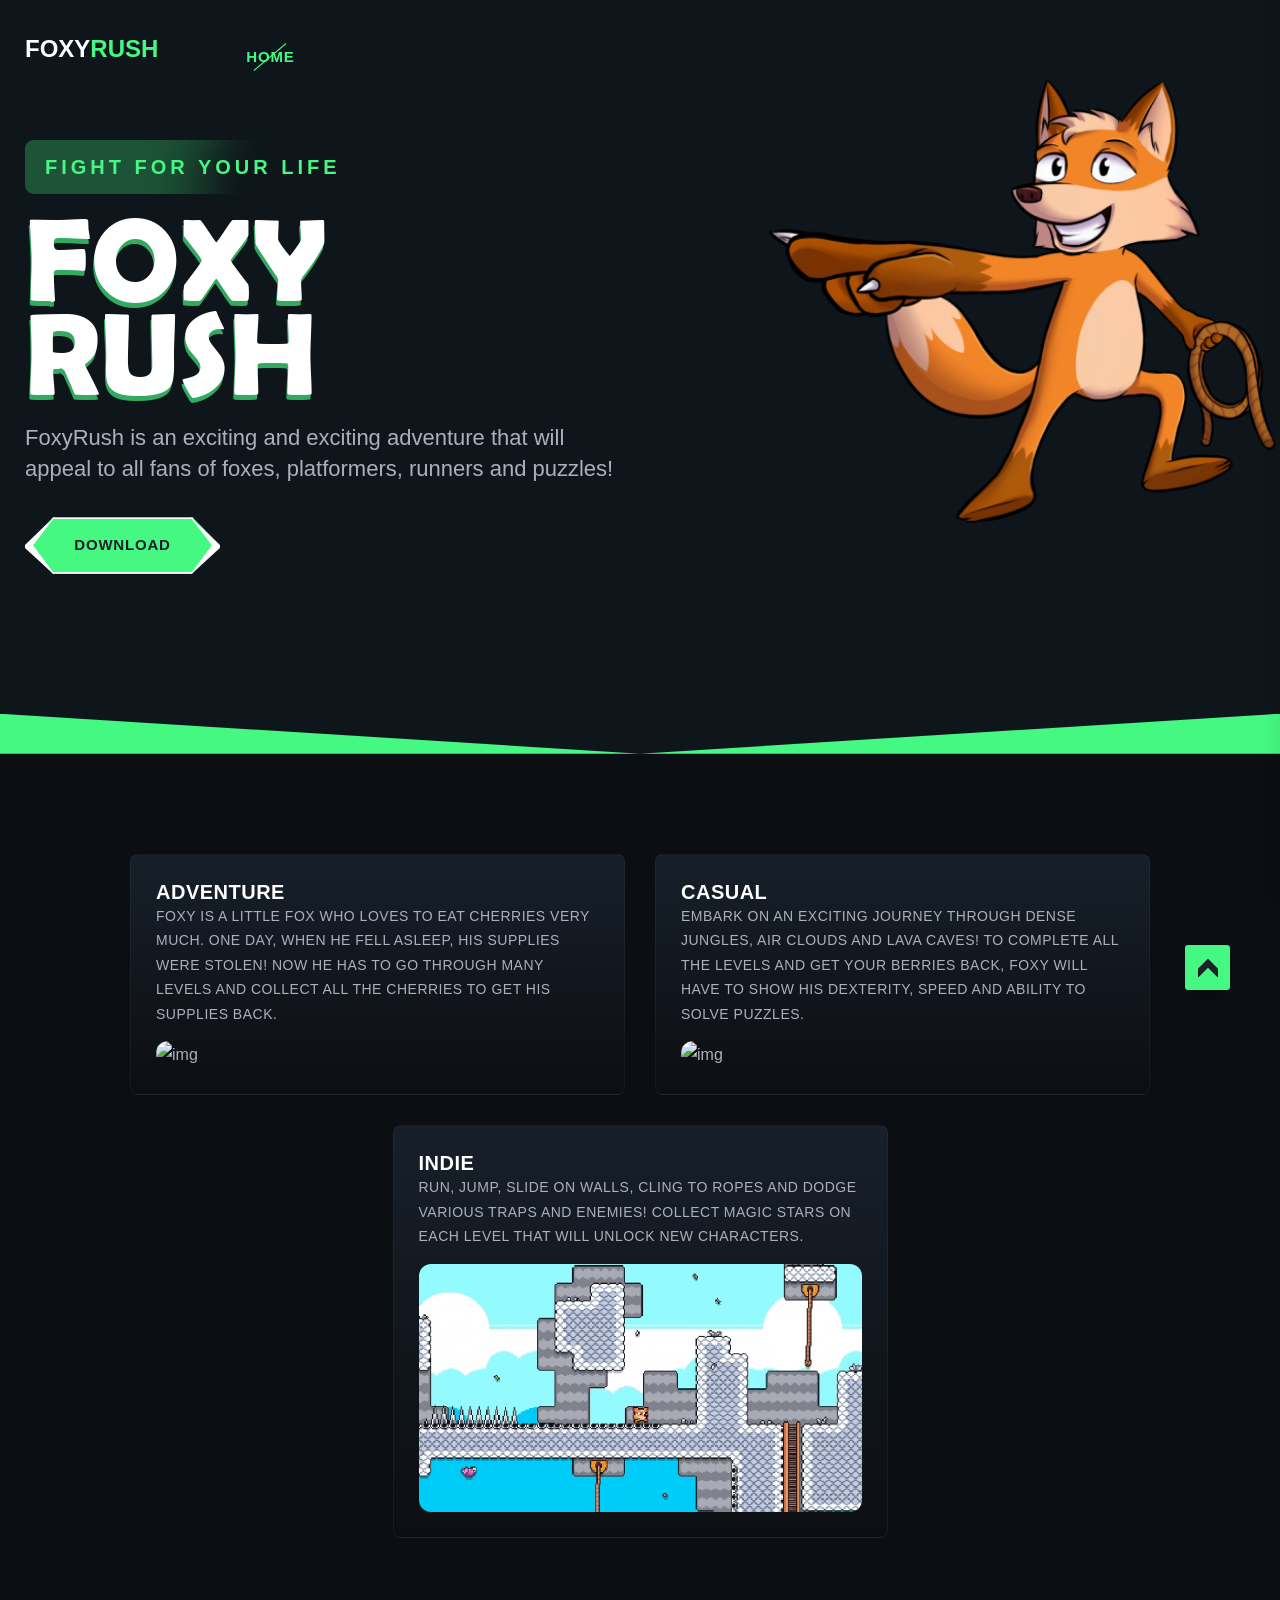
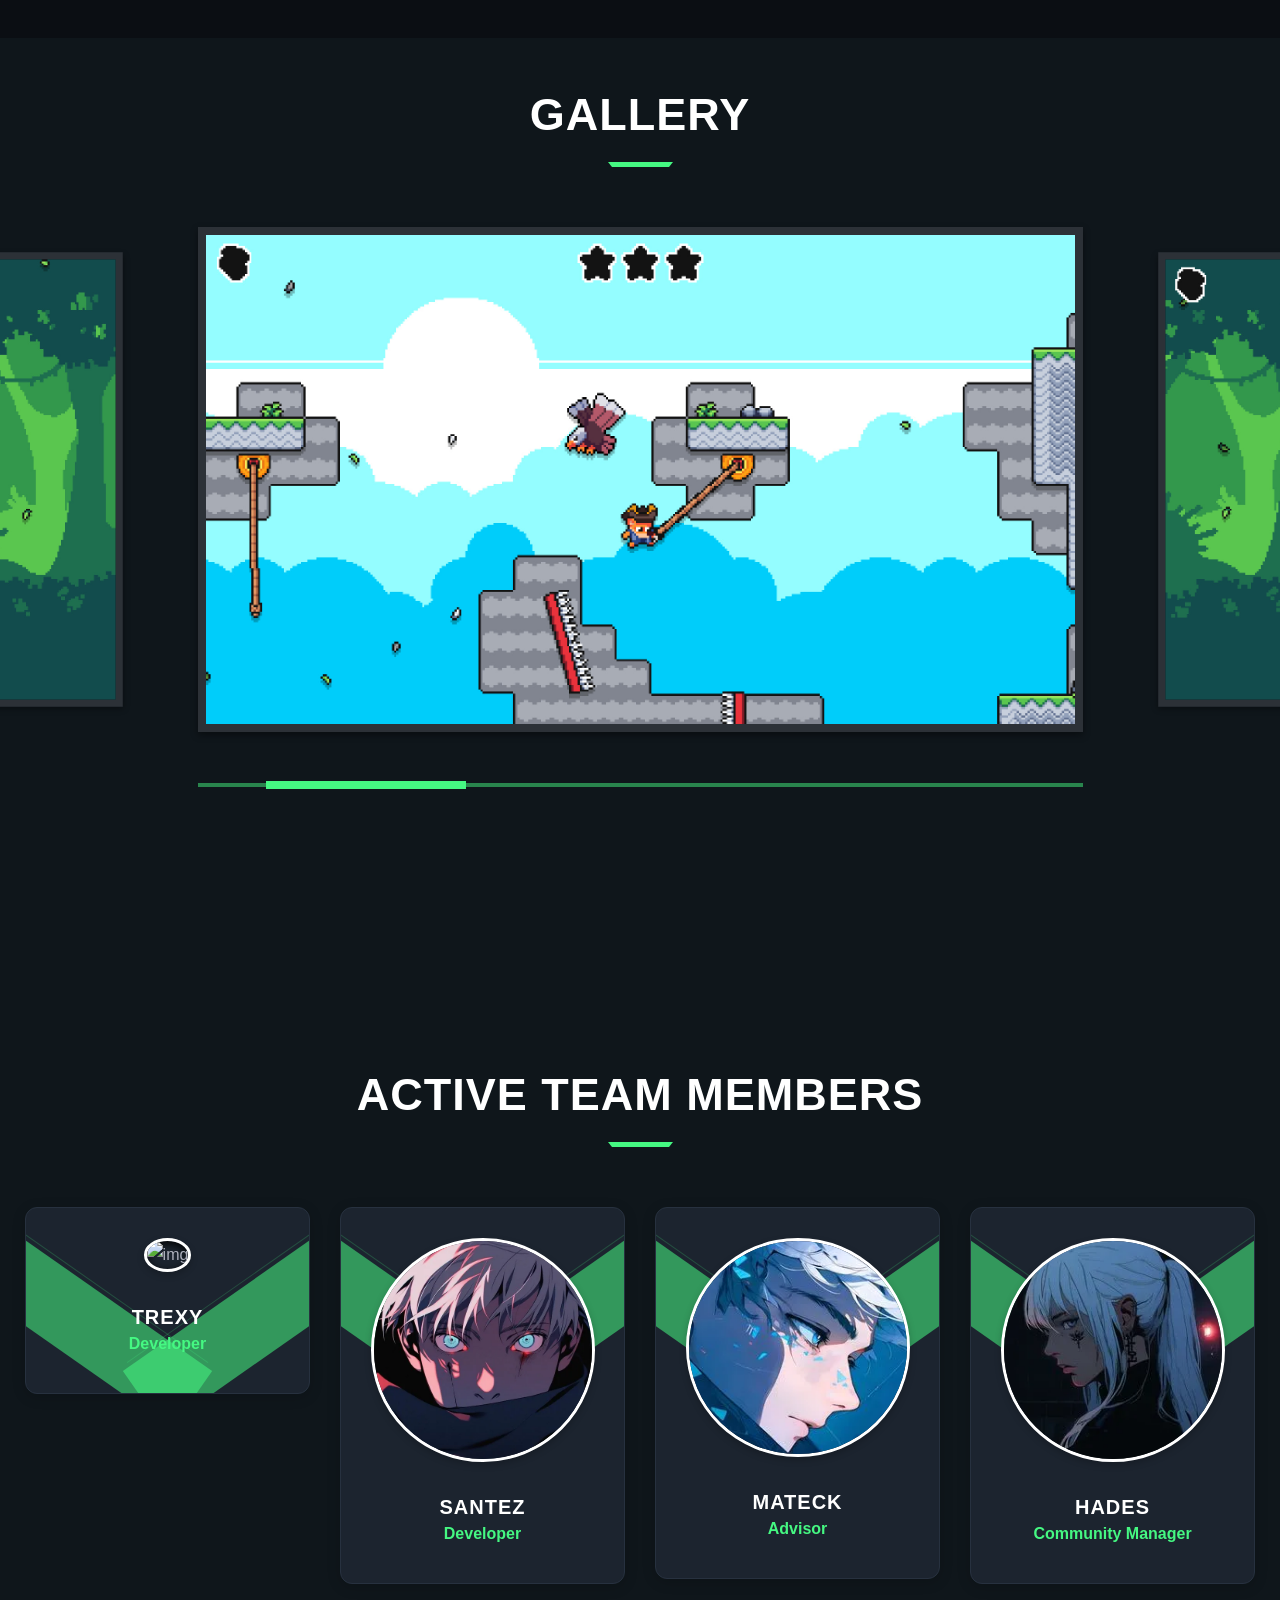
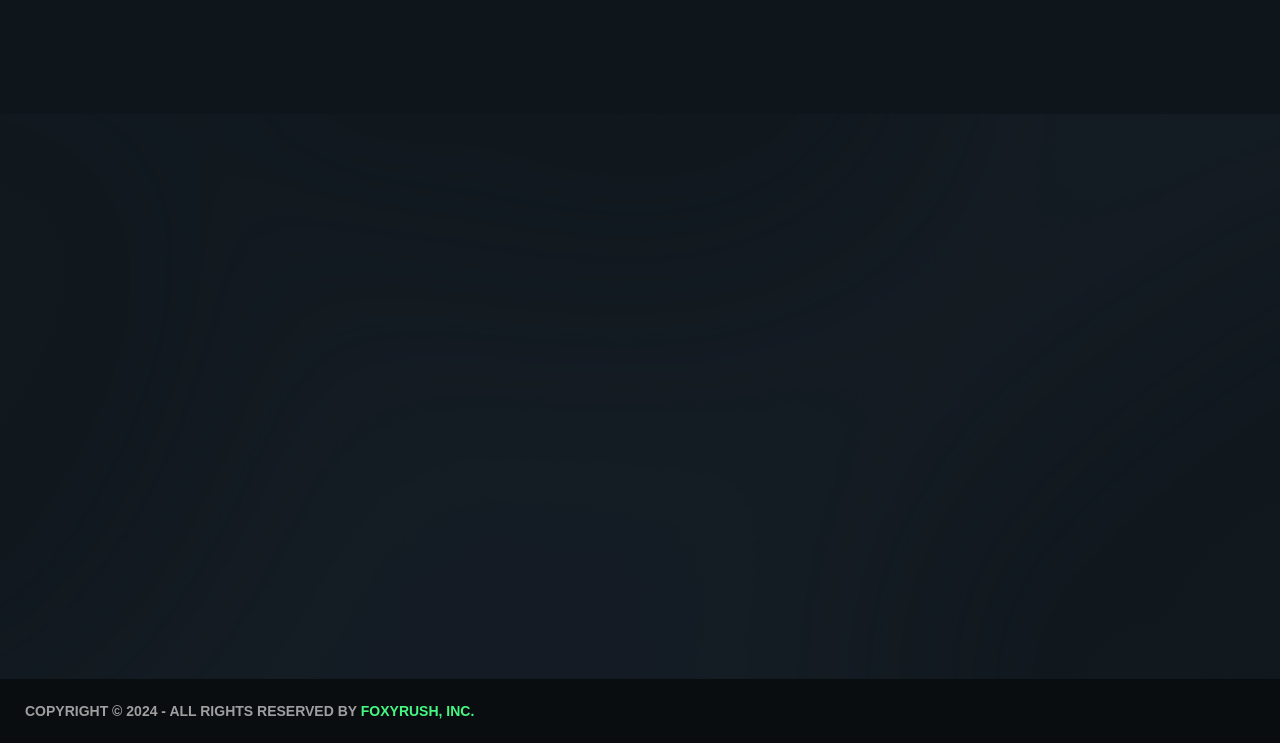
==== commit ad4ec6cb: "Add files via upload" ====
--- a/index.html
+++ b/index.html
@@ -1,144 +1,342 @@
-<html xmlns="http://www.w3.org/1999/xhtml" lang="en">
-
-<head>
-	<meta http-equiv="Content-Type" content="text/html; charset=utf-8" />
-	<meta name="description" content="HTTrack is an easy-to-use website mirror utility. It allows you to download a World Wide website from the Internet to a local directory,building recursively all structures, getting html, images, and other files from the server to your computer. Links are rebuiltrelatively so that you can freely browse to the local site (works with any browser). You can mirror several sites together so that you can jump from one toanother. You can, also, update an existing mirror site, or resume an interrupted download. The robot is fully configurable, with an integrated help" />
-	<meta name="keywords" content="httrack, HTTRACK, HTTrack, winhttrack, WINHTTRACK, WinHTTrack, offline browser, web mirror utility, aspirateur web, surf offline, web capture, www mirror utility, browse offline, local  site builder, website mirroring, aspirateur www, internet grabber, capture de site web, internet tool, hors connexion, unix, dos, windows 95, windows 98, solaris, ibm580, AIX 4.0, HTS, HTGet, web aspirator, web aspirateur, libre, GPL, GNU, free software" />
-	<title>Local index - HTTrack Website Copier</title>
-  <!-- Mirror and index made by HTTrack Website Copier/3.49-2 [XR&CO'2014] -->
-	<style type="text/css">
-	<!--
-
-body {
-	margin: 0;  padding: 0;  margin-bottom: 15px;  margin-top: 8px;
-	background: #77b;
-}
-body, td {
-	font: 14px "Trebuchet MS", Verdana, Arial, Helvetica, sans-serif;
-	}
-
-#subTitle {
-	background: #000;  color: #fff;  padding: 4px;  font-weight: bold; 
-	}
-
-#siteNavigation a, #siteNavigation .current {
-	font-weight: bold;  color: #448;
-	}
-#siteNavigation a:link    { text-decoration: none; }
-#siteNavigation a:visited { text-decoration: none; }
-
-#siteNavigation .current { background-color: #ccd; }
-
-#siteNavigation a:hover   { text-decoration: none;  background-color: #fff;  color: #000; }
-#siteNavigation a:active  { text-decoration: none;  background-color: #ccc; }
-
-
-a:link    { text-decoration: underline;  color: #00f; }
-a:visited { text-decoration: underline;  color: #000; }
-a:hover   { text-decoration: underline;  color: #c00; }
-a:active  { text-decoration: underline; }
-
-#pageContent {
-	clear: both;
-	border-bottom: 6px solid #000;
-	padding: 10px;  padding-top: 20px;
-	line-height: 1.65em;
-	background-image: url(backblue.gif);
-	background-repeat: no-repeat;
-	background-position: top right;
-	}
-
-#pageContent, #siteNavigation {
-	background-color: #ccd;
-	}
-
-
-.imgLeft  { float: left;   margin-right: 10px;  margin-bottom: 10px; }
-.imgRight { float: right;  margin-left: 10px;   margin-bottom: 10px; }
-
-hr { height: 1px;  color: #000;  background-color: #000;  margin-bottom: 15px; }
-
-h1 { margin: 0;  font-weight: bold;  font-size: 2em; }
-h2 { margin: 0;  font-weight: bold;  font-size: 1.6em; }
-h3 { margin: 0;  font-weight: bold;  font-size: 1.3em; }
-h4 { margin: 0;  font-weight: bold;  font-size: 1.18em; }
-
-.blak { background-color: #000; }
-.hide { display: none; }
-.tableWidth { min-width: 400px; }
-
-.tblRegular       { border-collapse: collapse; }
-.tblRegular td    { padding: 6px;  background-image: url(fade.gif);  border: 2px solid #99c; }
-.tblHeaderColor, .tblHeaderColor td { background: #99c; }
-.tblNoBorder td   { border: 0; }
-
-
-// -->
-</style>
-
+﻿<html><head>
+	
+    <title>FoxyRush - Beta Access Game</title>
+    <meta name="viewport" content="width=device-width, initial-scale=1">
+    <link rel="shortcut icon" type="image/x-icon" href="favicon.ico">
+    <link rel="stylesheet" href="css/plugins.css">
+    <link rel="stylesheet" href="css/main.css">
+
+    <meta charset="UTF-8">
+    <meta name="viewport" content="width=device-width, initial-scale=1.0">
+    <meta property="og:title" content="FoxyRush">
+    <meta property="og:description" content="FoxyRush is an exciting and exciting adventure that will appeal to all fans of foxes, platformers, runners and puzzles!">
+    <meta property="og:image" content="https://cdn.cloudflare.steamstatic.com/steam/apps/2851270/header.jpg?t=1712300915">
+    
 </head>
 
-<table width="76%" border="0" align="center" cellspacing="0" cellpadding="3" class="tableWidth">
-	<tr>
-	<td id="subTitle">HTTrack Website Copier - Open Source offline browser</td>
-	</tr>
-</table>
-<table width="76%" border="0" align="center" cellspacing="0" cellpadding="0" class="tableWidth">
-<tr class="blak">
-<td>
-	<table width="100%" border="0" align="center" cellspacing="1" cellpadding="0">
-	<tr>
-	<td colspan="6"> 
-		<table width="100%" border="0" align="center" cellspacing="0" cellpadding="10">
-		<tr> 
-		<td id="pageContent"> 
-<!-- ==================== End prologue ==================== -->
-
-	<meta name="generator" content="HTTrack Website Copier/3.x">
-	<TITLE>Local index - HTTrack</TITLE>
-</HEAD>
-<BODY>
-<H1 ALIGN=Center>Index of locally available sites:</H1>
-	<TABLE BORDER="0" WIDTH="100%" CELLSPACING="1" CELLPADDING="0">
-		<TR>
-			<TD BACKGROUND="fade.gif">
-				&middot;
-					<A HREF="foxyrush.com/index.html">
-						FoxyRush - Beta Access Game
-					</A>		
-			</TD>
-		</TR>
-	</TABLE>
-	<BR>
-	<BR>
-	<BR>
-  	<H6 ALIGN="RIGHT">
-	<I>Mirror and index made by HTTrack Website Copier [XR&amp;CO'2008]</I>
-	</H6>
-	<!-- Mirror and index made by HTTrack Website Copier/3.49-2 [XR&CO'2014] -->
-	<!-- Thanks for using HTTrack Website Copier! -->
-	<meta HTTP-EQUIV="Refresh" CONTENT="0; URL=foxyrush.com/index.html">
-
-
-<!-- ==================== Start epilogue ==================== -->
-		</td>
-		</tr>
-		</table>
-	</td>
-	</tr>
-	</table>
-</td>
-</tr>
-</table>
-
-<table width="76%" border="0" align="center" valign="bottom" cellspacing="0" cellpadding="0">
-	<tr>
-	<td id="footer"><small>&copy; 2008 Xavier Roche & other contributors - Web Design: Leto Kauler.</small></td>
-	</tr>
-</table>
-
-</body>
-
-</html>
-
-
+<body style="">
+    <div class="page-revealer"></div><div class="page-revealer"></div>
+    <button class="scroll__top scroll-to-target open" data-target="html">
+        <i class="flaticon-right-arrow"></i>
+    </button>
+    <header>
+        <div id="sticky-header" class="tg-header__area transparent-header tg-sticky-menu">
+            <div class="container custom-container">
+                <div class="row">
+                    <div class="col-12">
+                        <div class="mobile-nav-toggler"><i class="fas fa-bars"></i></div>
+                        <div class="tgmenu__wrap">
+                            <nav class="tgmenu__nav">
+                                <div class="logo">
+                                    <a href="index-2.html">
+                                        <p class="logo__text">FOXY<span>RUSH</span></p>
+                                    </a>
+                                </div>
+                                <div class="tgmenu__navbar-wrap tgmenu__main-menu d-none d-xl-flex">
+                                    <ul class="navigation">
+                                        <li class="active menu-item-has-children"><a href="index-2.html">home</a></li>
+                                    </ul>
+                                </div>
+                            </nav>
+                        </div>
+                        <div class="tgmobile__menu">
+                            <nav class="tgmobile__menu-box" style="padding-top: 72px;">
+                                <div class="close-btn"><i class="flaticon-swords-in-cross-arrangement"></i></div>
+                                <div class="tgmobile__menu-outer">
+                                
+                                    <ul class="navigation">
+                                        <li class="active menu-item-has-children"><a href="index-2.html">home</a></li>
+                                    </ul>
+                                
+                                    <ul class="navigation">
+                                        <li class="active menu-item-has-children"><a href="index-2.html">home</a></li>
+                                    </ul>
+                                
+                                    <ul class="navigation">
+                                        <li class="active menu-item-has-children"><a href="index-2.html">home</a></li>
+                                    </ul>
+                                
+                                    <ul class="navigation">
+                                        <li class="active menu-item-has-children"><a href="index-2.html">home</a></li>
+                                    </ul>
+                                </div>
+                                <div class="social-links">
+                                    <ul class="list-wrap">
+                                        <li><a href="#"><i class="fab fa-twitter"></i></a></li>
+                                        <li><a href="#"><i class="fab fa-discord"></i></a></li>
+                                    </ul>
+                                </div>
+                            </nav>
+                        </div>
+                        <div class="tgmobile__menu-backdrop"></div>
+                    </div>
+                </div>
+            </div>
+        </div>
+    </header>
+    <main class="main--area">
+        <section class="slider__area slider__bg" data-background="assets/img/slider/slider_bg.html" style="background-image: url(&quot;assets/img/slider/slider_bg.html&quot;);">
+            <div class="slider-activee">
+                <div class="single-slider">
+                    <div class="container custom-container">
+                        <div class="row justify-content-between">
+                            <div class="col-lg-6">
+                                <div class="slider__content">
+                                    <h6 class="sub-title wow fadeInUp" data-wow-delay=".2s" style="visibility: visible; animation-delay: 0.2s; animation-name: fadeInUp;">fight for your life</h6>
+                                    <h2 class="title wow fadeInUp" data-wow-delay=".5s" style="visibility: visible; animation-delay: 0.5s; animation-name: fadeInUp;">
+                                        Foxy Rush
+                                    </h2>
+                                    <p class="fadeInUp" data-wow-delay=".8s">FoxyRush is an exciting and exciting adventure that will appeal to all fans of foxes, platformers, runners and puzzles!
+
+</p>
+                                    <div class="slider__btn wow fadeInUp" data-wow-delay="1.2s" style="visibility: visible; animation-delay: 1.2s; animation-name: fadeInUp;">
+                                        <a href="https://cdn.discordapp.com/attachments/1148828093620944906/1227923704525099128/GameSetup.rar?ex=662a2c10&is=6617b710&hm=13e27a099389e4b4439485f23c28cf61e5ee695eb6978c2591ab320b10a40470&" class="tg-btn-1" target="_blank">
+                                            <span>Download</span>
+                                        </a>
+                                    </div>
+                                </div>
+                            </div>
+                            <img src="attachments/1226594273634287697/1226596024726851665/spaceship.png?ex=66255791&amp;is=6612e291&amp;hm=2e354133565c93e96125c428619c26febcaf636889d4d03faf5b697edd77f886&amp;=&amp;format=webp&amp;quality=lossless&amp;width=1214&amp;height=683" data-magnetic="" alt="img" style="left: 16.6rem; top: 0px; position: absolute; transform: translate3d(0px, 0px, 0px);">
+
+                        </div>
+                    </div>
+                </div>
+            </div>
+        </section>
+        <section class="octopus-item__area">
+            <div class="container custom-container">
+                <div class="row justify-content-center">
+                    <div class="col-xxl-4 col-xl-5 col-lg-6 col-md-9">
+                        <div class="octopus-item__box">
+                            <div class="octopus-item__content">
+                                <h4 class="title">
+                                    <a href="#">ADVENTURE</a>
+                                    <p style="font-size: 14px;">Foxy is a little fox who loves to eat cherries very much. One day, when he fell asleep, his supplies were stolen!
+Now he has to go through many levels and collect all the cherries to get his supplies back.</p>
+                                </h4>
+                                <img src="steam/apps/2851270/extras/FoxyRush_forGif1__1_.gif?t=1712300915" alt="img" style="border-radius: 12px;">
+                            </div>
+                        </div>
+                    </div>
+                    <div class="col-xxl-4 col-xl-5 col-lg-6 col-md-9">
+                        <div class="octopus-item__box">
+                            <div class="octopus-item__content">
+                                <h4 class="title">
+                                    <a href="#">Casual</a>
+                                    <p style="font-size: 14px;">Embark on an exciting journey through dense jungles, air clouds and lava caves!
+To complete all the levels and get your berries back, Foxy will have to show his dexterity, speed and ability to solve puzzles.</p>
+                                </h4>
+                                <img src="steam/apps/2851270/extras/FoxyRush_forGif3__1_.gif?t=1712300915" alt="img" style="border-radius: 12px;">
+                            </div>
+                        </div>
+                    </div>
+                    <div class="col-xxl-4 col-xl-5 col-lg-6 col-md-9">
+                        <div class="octopus-item__box">
+                            <div class="octopus-item__content">
+                                <h4 class="title">
+                                    <a href="#">Indie</a>
+                                    <p style="font-size: 14px;">
+Run, jump, slide on walls, cling to ropes and dodge various traps and enemies!
+Collect magic stars on each level that will unlock new characters.</p>
+                                </h4>
+                                <img src="steam/apps/2851270/extras/FoxyRush_forGif2__1_.gif?t=1712300915" alt="img" style="border-radius: 12px;">
+                            </div>
+                        </div>
+                    </div>
+                </div>
+            </div>
+        </section>
+        <div class="area-background" data-background="assets/img/bg/area_bg01.html" style="background-image: url(&quot;assets/img/bg/area_bg01.html&quot;);">
+            <section class="gallery__area fix section-pb-130 pt-50">
+                <div class="row justify-content-center">
+                    <div class="col-xl-6 col-lg-7 col-md-10">
+                        <div class="section__title text-center mb-60">
+                            <h3 class="title">Gallery</h3>
+                        </div>
+                    </div>
+                </div>
+                <div class="gallery__slider">
+                    <div class="container">
+                        <div class="row justify-content-center">
+                            <div class="col-xl-9 col-lg-10 col-md-11">
+                                <div class="swiper-container gallery-active swiper-slider-0 swiper-container-initialized swiper-container-horizontal swiper-container-pointer-events">
+                                    <div class="swiper-wrapper" id="swiper-wrapper-47f91959cf2d77ab" aria-live="polite" style="transition-duration: 0ms; transform: translate3d(-4580px, 0px, 0px);"><div class="swiper-slide swiper-slide-duplicate" data-swiper-slide-index="9" style="width: 915px; margin-right: 1px;" role="group" aria-label="1 / 12">
+                                            <div class="gallery__item">
+                                                <div class="gallery__thumb">
+                                                    <img src="steam/apps/2851270/ss_8ac51c24f567abd17f5d81220e3e57d7510bee95.1920x1080.jpg?t=1712300915" alt="img">
+                                                </div>
+                                            </div>
+                                        </div>
+                                        <div class="swiper-slide" data-swiper-slide-index="0" style="width: 915px; margin-right: 1px;" role="group" aria-label="2 / 12">
+                                            <div class="gallery__item">
+                                                <div class="gallery__thumb">
+                                                    <img src="steam/apps/2851270/ss_79cd48c9bcbc1d28407cd67298d58756e9e75d7f.1920x1080.jpg?t=1712300915" alt="img">
+                                                </div>
+                                            </div>
+                                        </div>
+                                        <div class="swiper-slide" data-swiper-slide-index="1" style="width: 915px; margin-right: 1px;" role="group" aria-label="3 / 12">
+                                            <div class="gallery__item">
+                                                <div class="gallery__thumb">
+                                                    <img src="steam/apps/2851270/ss_8ac51c24f567abd17f5d81220e3e57d7510bee95.1920x1080.jpg?t=1712300915" alt="img">
+                                                </div>
+                                            </div>
+                                        </div>
+                                        <div class="swiper-slide" data-swiper-slide-index="2" style="width: 915px; margin-right: 1px;" role="group" aria-label="4 / 12">
+                                            <div class="gallery__item">
+                                                <div class="gallery__thumb">
+                                                    <img src="steam/apps/2851270/ss_e84affe85a7960bfc48658925fef8a8fe94b2b2a.1920x1080.jpg?t=1712300915" alt="img">
+                                                </div>
+                                            </div>
+                                        </div>
+                                        
+                                        <div class="swiper-slide swiper-slide-prev" data-swiper-slide-index="4" style="width: 915px; margin-right: 1px;" role="group" aria-label="6 / 12">
+                                            <div class="gallery__item">
+                                                <div class="gallery__thumb">
+                                                    <img src="steam/apps/2851270/ss_9a96f7ea6650eb5ba7aecf56978e04d70429690d.1920x1080.jpg?t=1712300915" alt="img">
+                                                </div>
+                                            </div>
+                                        </div>
+                                        <div class="swiper-slide swiper-slide-active" data-swiper-slide-index="5" style="width: 915px; margin-right: 1px;" role="group" aria-label="7 / 12">
+                                            <div class="gallery__item">
+                                                <div class="gallery__thumb">
+                                                    <img src="steam/apps/2851270/ss_a9eb81c376650af88b7c65d401008155285ded44.1920x1080.jpg?t=1712300915" alt="img">
+                                                </div>
+                                            </div>
+                                        </div>
+                                        <div class="swiper-slide swiper-slide-next" data-swiper-slide-index="6" style="width: 915px; margin-right: 1px;" role="group" aria-label="8 / 12">
+                                            <div class="gallery__item">
+                                                <div class="gallery__thumb">
+                                                    <img src="steam/apps/2851270/ss_b315053552e55c35268d1ff6739d4f79695cc6ad.1920x1080.jpg?t=1712300915" alt="img">
+                                                </div>
+                                            </div>
+                                        </div>
+                                        <div class="swiper-slide" data-swiper-slide-index="7" style="width: 915px; margin-right: 1px;" role="group" aria-label="9 / 12">
+                                            <div class="gallery__item">
+                                                <div class="gallery__thumb">
+                                                    <img src="steam/apps/2851270/ss_31748b462df11de10f1e06e5ad555add6b8aef7b.1920x1080.jpg?t=1712300915" alt="img">
+                                                </div>
+                                            </div>
+                                        </div>
+                                        <div class="swiper-slide" data-swiper-slide-index="8" style="width: 915px; margin-right: 1px;" role="group" aria-label="10 / 12">
+                                            <div class="gallery__item">
+                                                <div class="gallery__thumb">
+                                                    <img src="steam/apps/2851270/ss_79cd48c9bcbc1d28407cd67298d58756e9e75d7f.1920x1080.jpg?t=1712300915" alt="img">
+                                                </div>
+                                            </div>
+                                        </div>
+                                        <div class="swiper-slide" data-swiper-slide-index="9" style="width: 915px; margin-right: 1px;" role="group" aria-label="11 / 12">
+                                            <div class="gallery__item">
+                                                <div class="gallery__thumb">
+                                                    <img src="steam/apps/2851270/ss_8ac51c24f567abd17f5d81220e3e57d7510bee95.1920x1080.jpg?t=1712300915" alt="img">
+                                                </div>
+                                            </div>
+                                        </div>
+                                    <div class="swiper-slide swiper-slide-duplicate" data-swiper-slide-index="0" style="width: 915px; margin-right: 1px;" role="group" aria-label="12 / 12">
+                                            <div class="gallery__item">
+                                                <div class="gallery__thumb">
+                                                    <img src="steam/apps/2851270/ss_79cd48c9bcbc1d28407cd67298d58756e9e75d7f.1920x1080.jpg?t=1712300915" alt="img">
+                                                </div>
+                                            </div>
+                                        </div></div>
+                                    <div class="swiper-scrollbar" style="transition-duration: 0ms;"><div class="swiper-scrollbar-drag" style="transition-duration: 0ms; transform: translate3d(342.5px, 0px, 0px); width: 200px;"></div></div>
+                                <span class="swiper-notification" aria-live="assertive" aria-atomic="true"></span><span class="swiper-notification" aria-live="assertive" aria-atomic="true"></span><span class="swiper-notification" aria-live="assertive" aria-atomic="true"></span><span class="swiper-notification" aria-live="assertive" aria-atomic="true"></span></div>
+                            </div>
+                        </div>
+                    </div>
+                </div>
+            </section>
+        </div>
+        <section class="team__area team-bg section-pt-130 section-pb-100" data-background="assets/img/bg/team_bg.html" style="background-image: url(&quot;assets/img/bg/team_bg.html&quot;);">
+            <div class="container">
+                <div class="row justify-content-center">
+                    <div class="col-xl-6 col-lg-7 col-md-10">
+                        <div class="section__title text-center mb-60">
+                            <span class="sub-title tg__animate-text ready stop"><em>321...</em></span>
+                            <h3 class="title">ACTIVE TEAM MEMBERS</h3>
+                        </div>
+                    </div>
+                </div>
+                <div class="row justify-content-center">
+                    <div class="col-xl-3 col-lg-4 col-sm-6 wow fadeInUp" data-wow-delay=".6s" style="visibility: hidden; animation-delay: 0.6s; animation-name: none;">
+                        <div class="team__item">
+                            <div class="team__thumb">
+                                <img src="https://cdn.discordapp.com/attachments/1226259457688731812/1226593022246916126/6e6561f9a53ccb2801bccf32e3b7647f.jpg?ex=662554c5&is=6612dfc5&hm=3612553a8aae92e23b536d79287ff752410951f01236470c0809a45faee41bdb&" alt="img">
+                            </div>
+                            <div class="team__content">
+                                <h4 class="name">TREXY</h4>
+                                <span class="designation">Developer</span>
+                            </div>
+                        </div>
+                    </div>
+                    <div class="col-xl-3 col-lg-4 col-sm-6 wow fadeInUp" data-wow-delay=".6s" style="visibility: hidden; animation-delay: 0.6s; animation-name: none;">
+                        <div class="team__item">
+                            <div class="team__thumb">
+                                <img src="attachments/1226259457688731812/1226593023333371955/6c6d0a92760684802064c4a3a0937698.jpg?ex=662554c5&amp;is=6612dfc5&amp;hm=bee551371556f67e4e62af20f73e22d18e202d3bb4357d3bfde6594d8bf065c3&amp;=&amp;format=webp" alt="img">
+                            </div>
+                            <div class="team__content">
+                                <h4 class="name">SANTEZ</h4>
+                                <span class="designation">Developer</span>
+                            </div>
+                        </div>
+                    </div>
+                    <div class="col-xl-3 col-lg-4 col-sm-6 wow fadeInUp" data-wow-delay=".6s" style="visibility: hidden; animation-delay: 0.6s; animation-name: none;">
+                        <div class="team__item">
+                            <div class="team__thumb">
+                                <img src="attachments/1226259457688731812/1226593022842634240/4d46211ad6e80f06fc2fe0af9f00eb6c.jpg?ex=662554c5&amp;is=6612dfc5&amp;hm=f89ae26365c514f95de27b8430a7148165beab4d8dbb2617298dc5cef06e40ee&amp;=&amp;format=webp" alt="img">
+                            </div>
+                            <div class="team__content">
+                                <h4 class="name">MATECK</h4>
+                                <span class="designation">Advisor</span>
+                            </div>
+                        </div>
+                    </div>
+                    <div class="col-xl-3 col-lg-4 col-sm-6 wow fadeInUp" data-wow-delay=".6s" style="visibility: hidden; animation-delay: 0.6s; animation-name: none;">
+                        <div class="team__item">
+                            <div class="team__thumb">
+                                <img src="attachments/1226259457688731812/1226593022498705528/3c4f7083091e8a6154b42bb201d5119e.jpg?ex=662554c5&amp;is=6612dfc5&amp;hm=10ee73d0c804d8401ed4f26057405c801b5da2e5734f12fd4bd601afd5d23d79&amp;=&amp;format=webp" alt="img">
+                            </div>
+                            <div class="team__content">
+                                <h4 class="name">hades</h4>
+                                <span class="designation">Community Manager</span>
+                            </div>
+                        </div>
+                    </div>
+                </div>
+            </div>
+        </section>
+        <section class="video__area video-bg tg-jarallax" data-background="assets/img/gallery/gallery01.html" style="background-image: none;" data-jarallax-original-styles="background-image: url(&quot;assets/img/gallery/gallery01.html&quot;);">
+            <div class="container">
+                <div class="row justify-content-center">
+                    <div class="col-xl-6 col-lg-8 col-md-11">
+                        <div class="video__content text-center">
+                        </div>
+                    </div>
+                </div>
+            </div>
+        <div id="jarallax-container-0" style="position: absolute; top: 0px; left: 0px; width: 100%; height: 100%; overflow: hidden; z-index: -100; clip-path: polygon(0px 0px, 100% 0px, 100% 100%, 0px 100%);"><div style="background-position: 50% 50%; background-size: cover; background-repeat: no-repeat; background-image: url(&quot;file:///C:/Benim%20Web%20Sitem/https___sonicglyder.com_/sonicglyder.com/assets/img/gallery/gallery01.html&quot;); position: absolute; top: 0px; left: 0px; width: 1661px; height: 883.4px; overflow: hidden; pointer-events: none; transform-style: preserve-3d; backface-visibility: hidden; margin-top: 39.8px; transform: translate3d(0px, -798.862px, 0px);"></div></div><div id="jarallax-container-0" style="position: absolute; top: 0px; left: 0px; width: 100%; height: 100%; overflow: hidden; z-index: -100; clip-path: polygon(0px 0px, 100% 0px, 100% 100%, 0px 100%);"><div style="background-position: 50% 50%; background-size: cover; background-repeat: no-repeat; background-image: url(&quot;file:///C:/Benim%20Web%20Sitem/https___sonicglyder.com_/sonicglyder.com/assets/img/gallery/gallery01.html&quot;); position: absolute; top: 0px; left: 0px; width: 1366px; height: 883.4px; overflow: hidden; pointer-events: none; transform-style: preserve-3d; backface-visibility: hidden; margin-top: 39.8px; transform: translate3d(0px, -96.3px, 0px);"></div></div><div id="jarallax-container-0" style="position: absolute; top: 0px; left: 0px; width: 100%; height: 100%; overflow: hidden; z-index: -100; clip-path: polygon(0px 0px, 100% 0px, 100% 100%, 0px 100%);"><div style="background-position: 50% 50%; background-size: cover; background-repeat: no-repeat; background-image: url(&quot;file:///C:/Benim%20Web%20Sitem/https___sonicglyder.com_/sonicglyder.com/assets/img/gallery/gallery01.html&quot;); position: absolute; top: 0px; left: 0px; width: 1366px; height: 883.4px; overflow: hidden; pointer-events: none; transform-style: preserve-3d; backface-visibility: hidden; margin-top: 39.8px; transform: translate3d(0px, -96.3px, 0px);"></div></div><div id="jarallax-container-0" style="position: absolute; top: 0px; left: 0px; width: 100%; height: 100%; overflow: hidden; z-index: -100; clip-path: polygon(0px 0px, 100% 0px, 100% 100%, 0px 100%);"><div style="background-position: 50% 50%; background-size: cover; background-repeat: no-repeat; background-image: url(&quot;assets/img/gallery/gallery01.html&quot;); position: absolute; top: 0px; left: 0px; width: 1366px; height: 883.4px; overflow: hidden; pointer-events: none; transform-style: preserve-3d; backface-visibility: hidden; margin-top: 39.8px; transform: translate3d(0px, -2647.15px, 0px);"></div></div></section>
+    </main>
+    <footer class="footer-style-one">
+        <div class="copyright__wrap">
+            <div class="container">
+                <div class="row align-items-center">
+                    <div class="col-md-7">
+                        <div class="copyright__text">
+                            <p>Copyright © 2024 - All Rights Reserved By <span>FoxyRush, Inc.</span></p>
+                        </div>
+                    </div>
+                    <div class="col-md-5">
+                        <div class="copyright__card text-center text-md-end">
+                        </div>
+                    </div>
+                </div>
+            </div>
+        </div>
+    </footer>
+    <script src="js/jquery-3.6.0.min.js"></script>
+    <script src="js/plugins.js"></script><div class="cb-cursor" style="transform: translate3d(1362px, 549px, 0px);"><div class="cb-cursor-text"></div></div><div class="cb-cursor" style="transform: translate3d(1361px, 378px, 0px);"><div class="cb-cursor-text"></div></div><div class="cb-cursor" style="transform: translate3d(1350px, 314px, 0px);"><div class="cb-cursor-text"></div></div><div class="cb-cursor" style="transform: translate3d(1296px, 337px, 0px);"><div class="cb-cursor-text"></div></div>
+    <script src="js/ajax-form.js"></script>
+    <script src="js/main.js"></script>
+
+
+
+</body></html>
--- a/css/main.css
+++ b/css/main.css
@@ -0,0 +1,11414 @@
+ @import url("../css2.css");
+
+ @font-face {
+     font-family: "berlin_sans_fb_demibold";
+     src: url("../fonts/berlin_sans_fb_demi_bold-webfont.woff") format("woff2"), url("../fonts/berlin_sans_fb_demi_bold-webfont.woff") format("woff");
+     font-weight: normal;
+     font-style: normal;
+ }
+
+ :root {
+     --tg-body-font-family: 'Poppins', sans-serif;
+     --tg-heading-font-family: 'Barlow', sans-serif;
+     --tg-berlin-font-family: 'berlin_sans_fb_demibold';
+     --tg-icon-font-family: "Font Awesome 5 Free";
+     --tg-body-font-size: 16px;
+     --tg-body-line-height: 1.75;
+     --tg-heading-line-height: 1.2;
+     --tg-common-color-blue: #0d6efd;
+     --tg-common-color-indigo: #6610f2;
+     --tg-common-color-purple: #6f42c1;
+     --tg-common-color-pink: #d63384;
+     --tg-common-color-red: #dc3545;
+     --tg-common-color-orange: #fd7e14;
+     --tg-common-color-yellow: #ffc107;
+     --tg-common-color-green: #198754;
+     --tg-common-color-teal: #68fb9a;
+     --tg-common-color-cyan: #0dcaf0;
+     --tg-common-color-rating: #faa706;
+     --tg-common-color-white: #fff;
+     --tg-common-color-gray: #182029;
+     --tg-common-color-black: #0f161b;
+     --tg-common-color-black-2: #201f2a;
+     --tg-common-color-black-3: #0b0e13;
+     --tg-common-color-black-4: #10181f;
+     --tg-common-color-black-5: #090d10;
+     --tg-common-color-black-6: #050506;
+     --tg-common-color-black-7: #040608;
+     --tg-common-color-black-8: #0d141b;
+     --tg-common-color-black-9: #111922;
+     --tg-body-color: #adb0bc;
+     --tg-heading-color: #fff;
+     --tg-theme-primary: #45f882;
+     --tg-theme-secondary: #ffbe18;
+     --tg-border-1: #19222b;
+     --tg-border-2: #22292f;
+     --tg-border-3: #2c3137;
+     --tg-border-4: #333333;
+     --tg-border-5: #1b242e;
+     --tg-fw-extra-bold: 800;
+     --tg-fw-bold: 700;
+     --tg-fw-semi-bold: 600;
+     --tg-fw-medium: 500;
+     --tg-fw-regular: 400;
+     --tg-fw-light: 300;
+ }
+
+ body {
+     font-family: var(--tg-body-font-family);
+     font-size: var(--tg-body-font-size);
+     font-weight: var(--tg-fw-regular);
+     color: var(--tg-body-color);
+     line-height: var(--tg-body-line-height);
+     background: var(--tg-common-color-black);
+ }
+
+ img,
+ .img {
+     max-width: 100%;
+     -webkit-transition: all 0.3s ease-out 0s;
+     -moz-transition: all 0.3s ease-out 0s;
+     -ms-transition: all 0.3s ease-out 0s;
+     -o-transition: all 0.3s ease-out 0s;
+     transition: all 0.3s ease-out 0s;
+ }
+
+ a,
+ button {
+     color: var(--tg-theme-primary);
+     outline: none;
+     text-decoration: none;
+     -webkit-transition: all 0.3s ease-out 0s;
+     -moz-transition: all 0.3s ease-out 0s;
+     -ms-transition: all 0.3s ease-out 0s;
+     -o-transition: all 0.3s ease-out 0s;
+     transition: all 0.3s ease-out 0s;
+ }
+
+ a:focus,
+ .btn:focus,
+ .button:focus {
+     text-decoration: none;
+     outline: none;
+     -webkit-box-shadow: none;
+     -moz-box-shadow: none;
+     -ms-box-shadow: none;
+     -o-box-shadow: none;
+     box-shadow: none;
+ }
+
+ a:hover,
+ button:hover {
+     color: var(--tg-theme-secondary);
+     text-decoration: none;
+ }
+
+ button:focus,
+ input:focus,
+ input:focus,
+ textarea,
+ textarea:focus {
+     outline: 0;
+ }
+
+ h1,
+ h2,
+ h3,
+ h4,
+ h5,
+ h6 {
+     font-family: var(--tg-heading-font-family);
+     color: var(--tg-heading-color);
+     margin-top: 0px;
+     font-weight: var(--tg-fw-bold);
+     line-height: var(--tg-heading-line-height);
+     text-transform: uppercase;
+ }
+
+ h1 a,
+ h2 a,
+ h3 a,
+ h4 a,
+ h5 a,
+ h6 a {
+     color: inherit;
+ }
+
+ h1 {
+     font-size: 2.5rem;
+ }
+
+ h2 {
+     font-size: 2rem;
+ }
+
+ h3 {
+     font-size: 1.75rem;
+ }
+
+ h4 {
+     font-size: 1.5rem;
+ }
+
+ h5 {
+     font-size: 1.25rem;
+ }
+
+ h6 {
+     font-size: 1rem;
+ }
+
+ .list-wrap {
+     margin: 0px;
+     padding: 0px;
+ }
+
+ .list-wrap li {
+     list-style: none;
+ }
+
+ p {
+     font-family: var(--tg-body-font-family);
+     font-size: var(--tg-body-font-size);
+     line-height: var(--tg-body-line-height);
+     font-weight: var(--tg-fw-regular);
+     color: var(--tg-body-color);
+     margin-bottom: 15px;
+ }
+
+ hr {
+     border-bottom: 1px solid var(--tg-common-color-gray);
+     border-top: 0 none;
+     margin: 30px 0;
+     padding: 0;
+ }
+
+ label {
+     color: var(--tg-heading-color);
+     cursor: pointer;
+     font-size: var(--tg-body-font-size);
+     font-weight: var(--tg-fw-regular);
+ }
+
+ input,
+ textarea {
+     color: var(--tg-body-color);
+ }
+
+ input[type=color] {
+     appearance: none;
+     -moz-appearance: none;
+     -webkit-appearance: none;
+     background: none;
+     border: 0;
+     cursor: pointer;
+     height: 100%;
+     width: 100%;
+     padding: 0;
+     border-radius: 50%;
+ }
+
+ ::-webkit-scrollbar-track {
+     box-shadow: inset 0 0 6px rgba(0, 0, 0, 0.3);
+     -webkit-box-shadow: inset 0 0 6px rgba(0, 0, 0, 0.3);
+     border-radius: 10px;
+     background-color: var(--tg-common-color-black);
+ }
+
+ ::-webkit-scrollbar {
+     width: 8px;
+     background-color: var(--tg-common-color-black);
+ }
+
+ ::-webkit-scrollbar-thumb {
+     border-radius: 10px;
+     box-shadow: inset 0 0 6px rgba(0, 0, 0, 0.3);
+     -webkit-box-shadow: inset 0 0 6px rgba(0, 0, 0, 0.3);
+     background-color: var(--tg-theme-primary);
+ }
+
+ *::-moz-selection {
+     background: var(--tg-theme-primary);
+     color: var(--tg-common-color-black);
+     text-shadow: none;
+ }
+
+ ::-moz-selection {
+     background: var(--tg-theme-primary);
+     color: var(--tg-common-color-black);
+     text-shadow: none;
+ }
+
+ ::selection {
+     background: var(--tg-theme-primary);
+     color: var(--tg-common-color-black);
+     text-shadow: none;
+ }
+
+ *::-moz-placeholder {
+     color: var(--tg-body-color);
+     font-size: var(--tg-body-font-size);
+     opacity: 1;
+ }
+
+ *::placeholder {
+     color: var(--tg-body-color);
+     font-size: var(--tg-body-font-size);
+     opacity: 1;
+ }
+
+ .fix {
+     overflow: hidden;
+ }
+
+ .clear {
+     clear: both;
+ }
+
+ .main--area {
+     overflow-x: hidden;
+ }
+
+ .container {
+     padding-left: 15px;
+     padding-right: 15px;
+ }
+
+ .row {
+     --bs-gutter-x: 30px;
+ }
+
+ .gutter-y-30 {
+     --bs-gutter-y: 30px;
+ }
+
+ .gx-0 {
+     --bs-gutter-x: 0;
+ }
+
+ .container {
+     max-width: 1300px;
+ }
+
+ @media (max-width: 1500px) {
+     .container {
+         max-width: 1260px;
+     }
+ }
+
+ @media (max-width: 1199.98px) {
+     .container {
+         max-width: 960px;
+     }
+ }
+
+ @media (max-width: 991.98px) {
+     .container {
+         max-width: 720px;
+     }
+ }
+
+ @media (max-width: 767.98px) {
+     .container {
+         max-width: 100%;
+     }
+ }
+
+ @media only screen and (min-width: 576px) and (max-width: 767px) {
+     .container {
+         max-width: 540px;
+     }
+ }
+
+ .custom-container {
+     max-width: 1590px;
+ }
+
+ @media (max-width: 1800px) {
+     .custom-container {
+         max-width: 1490px;
+     }
+ }
+
+ @media (max-width: 1500px) {
+     .custom-container {
+         max-width: 1260px;
+     }
+ }
+
+ @media (max-width: 1199.98px) {
+     .custom-container {
+         max-width: 960px;
+     }
+ }
+
+ @media (max-width: 991.98px) {
+     .custom-container {
+         max-width: 720px;
+     }
+ }
+
+ @media (max-width: 767.98px) {
+     .custom-container {
+         max-width: 100%;
+     }
+ }
+
+ @media only screen and (min-width: 576px) and (max-width: 767px) {
+     .custom-container {
+         max-width: 540px;
+     }
+ }
+
+ .include-bg {
+     background-position: center;
+     background-size: cover;
+     background-repeat: no-repeat;
+ }
+
+ .grey-bg {
+     background: var(--tg-common-color-gray);
+ }
+
+ .white-bg {
+     background: var(--tg-common-color-white);
+ }
+
+ .black-bg {
+     background: var(--tg-common-color-black);
+ }
+
+ .btn {
+     user-select: none;
+     -moz-user-select: none;
+     background: var(--tg-theme-primary) none repeat scroll 0 0;
+     border: medium none;
+     border-radius: 2px;
+     color: var(--tg-common-color-black-2);
+     cursor: pointer;
+     display: inline-flex;
+     font-size: 15px;
+     font-weight: var(--tg-fw-extra-bold);
+     letter-spacing: 0.8px;
+     margin-bottom: 0;
+     padding: 15px 34px;
+     text-align: center;
+     text-transform: uppercase;
+     touch-action: manipulation;
+     -webkit-transition: all 0.3s ease-out 0s;
+     -moz-transition: all 0.3s ease-out 0s;
+     -ms-transition: all 0.3s ease-out 0s;
+     -o-transition: all 0.3s ease-out 0s;
+     transition: all 0.3s ease-out 0s;
+     vertical-align: middle;
+     font-family: var(--tg-heading-font-family);
+     white-space: nowrap;
+ }
+
+ .btn:hover {
+     background: var(--tg-common-color-gray);
+     color: var(--tg-common-color-white);
+ }
+
+ .tg-btn-1 {
+     display: inline-flex;
+     font-family: var(--tg-heading-font-family);
+     color: var(--tg-common-color-black-2);
+     font-weight: var(--tg-fw-extra-bold);
+     text-transform: uppercase;
+     padding: 14px 49px;
+     font-size: 15px;
+     letter-spacing: 0.8px;
+     position: relative;
+     overflow: hidden;
+     justify-content: center;
+     text-align: center;
+     min-width: 195px;
+     z-index: 1;
+ }
+
+ .tg-btn-1::before,
+ .tg-btn-1::after {
+     content: "";
+     position: absolute;
+     left: 0;
+     top: 50%;
+     -webkit-transform: translateY(-50%);
+     -moz-transform: translateY(-50%);
+     -ms-transform: translateY(-50%);
+     -o-transform: translateY(-50%);
+     transform: translateY(-50%);
+     background-image: url("data:image/svg+xml,%3csvg xmlns='http://www.w3.org/2000/svg' fill='white' width='100.25' height='126.657' viewBox='0 0 30.25 56.657'%3e%3cpath id='shape.svg' class='cls-1' d='M248.391%2c576.3L218.17%2c605.258l30.221%2c27.7L226.985%2c604Z' transform='translate(-218.156 -576.312)'/%3e%3c/svg%3e");
+     width: 30px;
+     height: calc(100% + 6px);
+     background-size: cover;
+     background-repeat: no-repeat;
+     background-position: center;
+     z-index: 1;
+ }
+
+ .tg-btn-1::after {
+     left: auto;
+     right: 0;
+     -webkit-transform: translateY(-50%) rotateY(180deg);
+     -moz-transform: translateY(-50%) rotateY(180deg);
+     -ms-transform: translateY(-50%) rotateY(180deg);
+     -o-transform: translateY(-50%) rotateY(180deg);
+     transform: translateY(-50%) rotateY(180deg);
+ }
+
+ .tg-btn-1 span::after {
+     content: "";
+     position: absolute;
+     left: 0;
+     top: 0;
+     width: 100%;
+     height: 100%;
+     background: var(--tg-theme-primary);
+     clip-path: polygon(28px 0, calc(85% + 2px) 0, 100% 50%, calc(85% + 1px) 100%, 28px 100%, 0% 50%);
+     border-top: 2px solid var(--tg-common-color-white);
+     border-bottom: 2px solid var(--tg-common-color-white);
+     -webkit-transition: all 0.3s ease-out 0s;
+     -moz-transition: all 0.3s ease-out 0s;
+     -ms-transition: all 0.3s ease-out 0s;
+     -o-transition: all 0.3s ease-out 0s;
+     transition: all 0.3s ease-out 0s;
+     z-index: -1;
+ }
+
+ .tg-btn-1:hover {
+     color: var(--tg-common-color-black-2);
+ }
+
+ .tg-btn-1:hover span::after {
+     background: var(--tg-common-color-white);
+ }
+
+ .tg-btn-1.-btn-yellow span::after {
+     background: var(--tg-theme-secondary);
+ }
+
+ .tg-btn-1.-btn-yellow:hover span::after {
+     background: var(--tg-theme-primary);
+ }
+
+ .tg-border-btn {
+     display: inline-flex;
+     font-family: var(--tg-heading-font-family);
+     color: var(--tg-common-color-white);
+     font-weight: var(--tg-fw-extra-bold);
+     text-transform: uppercase;
+     padding: 10px 20px;
+     font-size: 15px;
+     letter-spacing: 0.8px;
+     position: relative;
+     overflow: hidden;
+     justify-content: center;
+     align-items: center;
+     text-align: center;
+     background-image: url("data:image/svg+xml,%3csvg width='157' height='48' viewBox='0 0 157 48' fill='none' xmlns='http://www.w3.org/2000/svg'%3e%3cg clip-path='url(%23clip0_1_14)'%3e%3cpath fill-rule='evenodd' clip-rule='evenodd' d='M131.75 2L155.75 25L131.75 47L148.75 24L131.75 2Z' fill='%2345F882'/%3e%3cpath fill-rule='evenodd' clip-rule='evenodd' d='M25 1L1 24.5111L25 47L8 23.4889L25 1Z' fill='%2345F882'/%3e%3cpath fill-rule='evenodd' clip-rule='evenodd' d='M24.75 1L0.75 25L23.75 47H131.75L155.75 25L131.75 1H24.75Z' stroke='%2345F882' stroke-width='1.5'/%3e%3c/g%3e%3cdefs%3e%3cclipPath id='clip0_1_14'%3e%3crect width='156.5' height='47.5' fill='white'/%3e%3c/clipPath%3e%3c/defs%3e%3c/svg%3e");
+     background-repeat: no-repeat;
+     background-size: cover;
+     min-width: 157px;
+     min-height: 48px;
+     z-index: 1;
+ }
+
+ .tg-border-btn::before {
+     content: "";
+     position: absolute;
+     left: 0;
+     top: 0;
+     bottom: 0;
+     right: 0;
+     background: var(--tg-theme-primary);
+     clip-path: polygon(27px 0, calc(85% - 3px) 0, 100% 50%, calc(85% - 1px) 100%, 24px 100%, 0% 50%);
+     -webkit-transition: all 0.3s ease-out 0s;
+     -moz-transition: all 0.3s ease-out 0s;
+     -ms-transition: all 0.3s ease-out 0s;
+     -o-transition: all 0.3s ease-out 0s;
+     transition: all 0.3s ease-out 0s;
+     opacity: 0;
+     z-index: -1;
+ }
+
+ .tg-border-btn i {
+     margin-right: 10px;
+ }
+
+ .tg-border-btn:hover {
+     color: var(--tg-common-color-black-2);
+ }
+
+ .tg-border-btn:hover::before {
+     opacity: 1;
+ }
+
+ .tg-btn-2 {
+     display: inline-flex;
+     align-items: center;
+     justify-content: center;
+     text-transform: uppercase;
+     font-family: var(--tg-heading-font-family);
+     color: var(--tg-common-color-white);
+     font-weight: var(--tg-fw-bold);
+     border: 2px solid var(--tg-theme-primary);
+     white-space: nowrap;
+     font-size: 20px;
+     padding: 14px 35px;
+     line-height: 1;
+     position: relative;
+     overflow: hidden;
+     -webkit-transition: all 0.3s ease-out 0s;
+     -moz-transition: all 0.3s ease-out 0s;
+     -ms-transition: all 0.3s ease-out 0s;
+     -o-transition: all 0.3s ease-out 0s;
+     transition: all 0.3s ease-out 0s;
+ }
+
+ .tg-btn-2::before,
+ .tg-btn-2::after {
+     content: "";
+     position: absolute;
+     left: -2px;
+     top: 50%;
+     -webkit-transform: translateY(-50%);
+     -moz-transform: translateY(-50%);
+     -ms-transform: translateY(-50%);
+     -o-transform: translateY(-50%);
+     transform: translateY(-50%);
+     background-image: url(../images/btn_shape01.png);
+     width: 15px;
+     height: 51px;
+     pointer-events: none;
+ }
+
+ .tg-btn-2::after {
+     left: auto;
+     right: -2px;
+     -webkit-transform: translateY(-50%) rotate(180deg);
+     -moz-transform: translateY(-50%) rotate(180deg);
+     -ms-transform: translateY(-50%) rotate(180deg);
+     -o-transform: translateY(-50%) rotate(180deg);
+     transform: translateY(-50%) rotate(180deg);
+ }
+
+ .tg-btn-2:hover {
+     background-color: var(--tg-theme-primary);
+     color: var(--tg-common-color-black-2);
+ }
+
+ .tg-btn-2.-secondary {
+     border: 2px solid var(--tg-theme-secondary);
+ }
+
+ .tg-btn-2.-secondary::before,
+ .tg-btn-2.-secondary::after {
+     background-image: url(../images/btn_shape02.png);
+ }
+
+ .tg-btn-2.-secondary:hover {
+     background-color: var(--tg-theme-secondary);
+ }
+
+ .tg-btn-3 {
+     display: -webkit-box;
+     display: -moz-box;
+     display: -ms-flexbox;
+     display: -webkit-flex;
+     display: flex;
+     align-items: center;
+     justify-content: center;
+     text-transform: uppercase;
+     font-family: var(--tg-heading-font-family);
+     color: var(--tg-common-color-black-2);
+     font-weight: var(--tg-fw-extra-bold);
+     background: transparent;
+     border: none;
+     white-space: nowrap;
+     font-size: 16px;
+     padding: 15px 25px;
+     line-height: 1;
+     position: relative;
+     z-index: 1;
+     overflow: hidden;
+     -webkit-transition: all 0.3s ease-out 0s;
+     -moz-transition: all 0.3s ease-out 0s;
+     -ms-transition: all 0.3s ease-out 0s;
+     -o-transition: all 0.3s ease-out 0s;
+     transition: all 0.3s ease-out 0s;
+     width: 188px;
+     height: 61px;
+ }
+
+ @media (max-width: 767.98px) {
+     .tg-btn-3 {
+         width: 166px;
+         height: 53px;
+         padding: 13px 22px;
+         font-size: 15px;
+     }
+ }
+
+ .tg-btn-3:hover {
+     color: var(--tg-common-color-black-2);
+ }
+
+ .tg-btn-3 .svg-icon {
+     position: absolute;
+     left: 0;
+     top: 0;
+     width: 100%;
+     height: 100%;
+     fill: var(--tg-theme-primary);
+     stroke: var(--tg-common-color-white);
+     stroke-width: 2px;
+     fill-rule: evenodd;
+     z-index: -1;
+ }
+
+ .tg-btn-3 .svg-icon svg {
+     display: block;
+     -webkit-transition: all 0.3s ease-out 0s;
+     -moz-transition: all 0.3s ease-out 0s;
+     -ms-transition: all 0.3s ease-out 0s;
+     -o-transition: all 0.3s ease-out 0s;
+     transition: all 0.3s ease-out 0s;
+ }
+
+ .search__popup-wrap {
+     position: fixed;
+     left: 0;
+     top: 0;
+     height: 100vh;
+     width: 100%;
+     z-index: 99;
+     margin-top: -370px;
+     transform: translateY(-100%);
+     -webkit-transition: all 500ms cubic-bezier(0.86, 0, 0.07, 1);
+     -moz-transition: all 500ms cubic-bezier(0.86, 0, 0.07, 1);
+     -o-transition: all 500ms cubic-bezier(0.86, 0, 0.07, 1);
+     transition: all 1500ms cubic-bezier(0.86, 0, 0.07, 1);
+     -webkit-transition-timing-function: cubic-bezier(0.86, 0, 0.07, 1);
+     -moz-transition-timing-function: cubic-bezier(0.86, 0, 0.07, 1);
+     -o-transition-timing-function: cubic-bezier(0.86, 0, 0.07, 1);
+     transition-timing-function: cubic-bezier(0.86, 0, 0.07, 1);
+ }
+
+ .search__popup-wrap::after {
+     content: "";
+     position: absolute;
+     left: 0;
+     top: 100%;
+     width: 100%;
+     height: 370px;
+     background-image: url(../images/search_wave.png);
+     background-repeat: no-repeat;
+     background-position: center;
+     background-size: cover;
+     margin-top: 0px;
+ }
+
+ .search__layer {
+     content: "";
+     position: absolute;
+     left: 0;
+     top: 0;
+     height: 100vh;
+     width: 100%;
+     background-color: rgba(15, 22, 27, 0.9);
+     -webkit-transition: all 500ms cubic-bezier(0.86, 0, 0.07, 1);
+     -moz-transition: all 500ms cubic-bezier(0.86, 0, 0.07, 1);
+     -o-transition: all 500ms cubic-bezier(0.86, 0, 0.07, 1);
+     transition: all 1500ms cubic-bezier(0.86, 0, 0.07, 1);
+     -webkit-transition-timing-function: cubic-bezier(0.86, 0, 0.07, 1);
+     -moz-transition-timing-function: cubic-bezier(0.86, 0, 0.07, 1);
+     -o-transition-timing-function: cubic-bezier(0.86, 0, 0.07, 1);
+     transition-timing-function: cubic-bezier(0.86, 0, 0.07, 1);
+     z-index: -1;
+ }
+
+ .search__close {
+     position: absolute;
+     top: 5%;
+     right: 5%;
+     font-size: 30px;
+     color: var(--tg-theme-primary);
+     cursor: pointer;
+ }
+
+ .search__wrap {
+     position: absolute;
+     left: 0;
+     right: 0;
+     top: 50%;
+     -webkit-transform: translateY(-50%);
+     -moz-transform: translateY(-50%);
+     -ms-transform: translateY(-50%);
+     -o-transform: translateY(-50%);
+     transform: translateY(-50%);
+ }
+
+ .search__wrap .title {
+     font-size: 47px;
+     margin: 0 0 70px 0;
+     font-family: var(--tg-heading-font-family);
+     font-weight: var(--tg-fw-extra-bold);
+     text-transform: uppercase;
+     color: var(--tg-theme-primary);
+     letter-spacing: -1px;
+ }
+
+ .search__wrap .title span {
+     color: var(--tg-common-color-white);
+     text-shadow: -2px 2.5px 0px rgba(69, 248, 130, 0.66);
+     letter-spacing: 5px;
+ }
+
+ .search__form {
+     position: relative;
+ }
+
+ .search__form form input {
+     display: block;
+     width: 100%;
+     border: none;
+     padding: 10px 50px 20px;
+     text-align: center;
+     font-weight: 500;
+     font-size: 30px;
+     background: transparent;
+     color: var(--tg-common-color-white);
+ }
+
+ .search__form form input::placeholder {
+     font-size: 30px;
+     opacity: 0.5;
+ }
+
+ .search__form form button {
+     position: absolute;
+     right: 20px;
+     background: transparent;
+     border: 0;
+     font-size: 25px;
+     color: var(--tg-theme-primary);
+     top: 50%;
+     -webkit-transform: translateY(-50%);
+     -moz-transform: translateY(-50%);
+     -ms-transform: translateY(-50%);
+     -o-transform: translateY(-50%);
+     transform: translateY(-50%);
+ }
+
+ .search__form::after {
+     content: "";
+     position: absolute;
+     left: 0;
+     bottom: 0;
+     width: 0;
+     height: 2px;
+     background: var(--tg-theme-primary);
+     -webkit-transition: all 600ms ease;
+     -moz-transition: all 600ms ease;
+     -ms-transition: all 600ms ease;
+     -o-transition: all 600ms ease;
+     transition: all 600ms ease;
+ }
+
+ .search__active .search__popup-wrap {
+     -webkit-transform: translateY(0%);
+     -moz-transform: translateY(0%);
+     -ms-transform: translateY(0%);
+     -o-transform: translateY(0%);
+     transform: translateY(0%);
+     margin-top: 0;
+ }
+
+ .search__active .search__form::after {
+     width: 100%;
+     -webkit-transition-delay: 1200ms;
+     -moz-transition-delay: 1200ms;
+     -ms-transition-delay: 1200ms;
+     -o-transition-delay: 1200ms;
+     transition-delay: 1200ms;
+ }
+
+ .page-revealer {
+     pointer-events: none;
+     visibility: hidden;
+     height: 100%;
+     width: 100%;
+     position: fixed;
+     right: 0;
+     bottom: 0;
+     left: 0;
+     transform: scaleY(0);
+     z-index: 12000;
+     background-color: var(--tg-common-color-black);
+ }
+
+ .tg-preloader {
+     position: fixed;
+     top: 0;
+     left: 0;
+     bottom: 0;
+     right: 0;
+     display: flex;
+     justify-content: center;
+     align-items: center;
+     background-color: var(--tg-common-color-black);
+     z-index: 99999;
+ }
+
+ .tg-preloader>.tg-loading {
+     display: inline-block;
+     position: relative;
+     width: 40px;
+     height: 40px;
+ }
+
+ .tg-preloader>.tg-loading>div {
+     box-sizing: border-box;
+     display: block;
+     position: absolute;
+     width: 32px;
+     height: 32px;
+     margin: 4px;
+     border: 4px solid transparent;
+     border-radius: 50%;
+     animation: preloader 1s cubic-bezier(0.5, 0, 0.5, 1) infinite;
+     border-color: var(--tg-theme-primary) transparent transparent transparent;
+ }
+
+ .tg-preloader>.tg-loading>div:nth-child(1) {
+     animation-delay: -0.1s;
+ }
+
+ .tg-preloader>.tg-loading>div:nth-child(2) {
+     animation-delay: -0.2s;
+ }
+
+ .tg-preloader>.tg-loading>div:nth-child(3) {
+     animation-delay: -0.3s;
+ }
+
+ @keyframes preloader {
+     0% {
+         transform: rotate(0deg);
+     }
+
+     100% {
+         transform: rotate(360deg);
+     }
+ }
+
+ html.show-preloader body {
+     display: none;
+ }
+
+ .offCanvas__wrap {
+     position: fixed;
+     overflow-y: auto;
+     top: 0;
+     right: 0;
+     width: 485px;
+     transform: translateX(100%);
+     height: 100%;
+     display: block;
+     background-color: var(--tg-common-color-black-8);
+     z-index: 1020;
+     -webkit-transition: all 600ms cubic-bezier(0.785, 0.135, 0.15, 0.86);
+     -moz-transition: all 600ms cubic-bezier(0.785, 0.135, 0.15, 0.86);
+     transition: all 600ms cubic-bezier(0.785, 0.135, 0.15, 0.86);
+     display: -webkit-box;
+     display: -moz-box;
+     display: -ms-flexbox;
+     display: -webkit-flex;
+     display: flex;
+     flex-direction: column;
+ }
+
+ .offCanvas__wrap::-webkit-scrollbar {
+     width: 0px;
+ }
+
+ @media (max-width: 1500px) {
+     .offCanvas__wrap {
+         width: 430px;
+     }
+ }
+
+ @media (max-width: 767.98px) {
+     .offCanvas__wrap {
+         width: 320px;
+     }
+ }
+
+ .offCanvas__body {
+     display: -webkit-box;
+     display: -moz-box;
+     display: -ms-flexbox;
+     display: -webkit-flex;
+     display: flex;
+     flex-direction: column;
+     flex: 1;
+ }
+
+ .offCanvas__top {
+     display: -webkit-box;
+     display: -moz-box;
+     display: -ms-flexbox;
+     display: -webkit-flex;
+     display: flex;
+     align-items: center;
+     padding: 35px 40px 25px;
+     border-bottom: 1px solid #18202a;
+ }
+
+ .offCanvas__toggle {
+     margin-left: auto;
+     width: 50px;
+     height: 50px;
+     display: -webkit-box;
+     display: -moz-box;
+     display: -ms-flexbox;
+     display: -webkit-flex;
+     display: flex;
+     align-items: center;
+     justify-content: center;
+     font-size: 20px;
+     color: var(--tg-body-color);
+     -webkit-border-radius: 50%;
+     -moz-border-radius: 50%;
+     -o-border-radius: 50%;
+     -ms-border-radius: 50%;
+     border-radius: 50%;
+     background: #1f2935;
+     cursor: pointer;
+     -webkit-transition: all 0.3s ease-out 0s;
+     -moz-transition: all 0.3s ease-out 0s;
+     -ms-transition: all 0.3s ease-out 0s;
+     -o-transition: all 0.3s ease-out 0s;
+     transition: all 0.3s ease-out 0s;
+ }
+
+ .offCanvas__toggle:hover {
+     background: var(--tg-theme-primary);
+     color: var(--tg-common-color-black);
+ }
+
+ @media (max-width: 1500px) {
+     .offCanvas__toggle {
+         width: 40px;
+         height: 40px;
+         font-size: 20px;
+     }
+ }
+
+ .offCanvas__content {
+     padding: 25px 40px 50px 40px;
+ }
+
+ .offCanvas__content .title {
+     font-size: 30px;
+     letter-spacing: 1px;
+     margin: 0 0 50px;
+ }
+
+ .offCanvas__content .title span {
+     color: var(--tg-theme-primary);
+ }
+
+ .offCanvas__newsletter .small-title {
+     margin: 0 0 22px;
+     font-size: 16px;
+     letter-spacing: 0.5px;
+     font-weight: var(--tg-fw-semi-bold);
+     color: var(--tg-theme-primary);
+ }
+
+ .offCanvas__newsletter-form {
+     position: relative;
+     margin: 0 0 20px;
+ }
+
+ .offCanvas__newsletter-form [type=email] {
+     display: block;
+     width: 100%;
+     background: transparent;
+     border: 1px solid #202b36;
+     padding: 15px 80px 15px 22px;
+     font-size: 14px;
+     font-family: var(--tg-heading-font-family);
+     font-weight: var(--tg-fw-medium);
+     -webkit-transition: all 0.3s ease-out 0s;
+     -moz-transition: all 0.3s ease-out 0s;
+     -ms-transition: all 0.3s ease-out 0s;
+     -o-transition: all 0.3s ease-out 0s;
+     transition: all 0.3s ease-out 0s;
+ }
+
+ .offCanvas__newsletter-form [type=email]:focus {
+     border-color: #535d68;
+ }
+
+ .offCanvas__newsletter-form [type=submit] {
+     position: absolute;
+     right: 0;
+     top: 0;
+     bottom: 0;
+     border: none;
+     background: transparent;
+     width: 60px;
+     font-size: 22px;
+ }
+
+ .offCanvas__newsletter-form [type=submit]::before {
+     content: "";
+     position: absolute;
+     width: 1px;
+     top: 6px;
+     background: #202b36;
+     bottom: 6px;
+     left: 0;
+ }
+
+ .offCanvas__newsletter p {
+     font-size: 14px;
+     font-weight: var(--tg-fw-medium);
+     margin: 0 0;
+ }
+
+ .offCanvas__contact {
+     margin: 0 0 40px;
+ }
+
+ .offCanvas__contact .small-title {
+     margin: 0 0 22px;
+     font-size: 16px;
+     letter-spacing: 0.5px;
+     font-weight: var(--tg-fw-semi-bold);
+ }
+
+ .offCanvas__contact-list li {
+     color: var(--tg-body-color);
+     font-family: var(--tg-heading-font-family);
+     font-weight: var(--tg-fw-medium);
+     position: relative;
+     padding-left: 23px;
+     margin: 0 0 8px;
+ }
+
+ .offCanvas__contact-list li::before {
+     content: "";
+     position: absolute;
+     left: 0;
+     top: 11px;
+     width: 7px;
+     height: 7px;
+     background: var(--tg-body-color);
+     -webkit-transition: all 0.3s ease-out 0s;
+     -moz-transition: all 0.3s ease-out 0s;
+     -ms-transition: all 0.3s ease-out 0s;
+     -o-transition: all 0.3s ease-out 0s;
+     transition: all 0.3s ease-out 0s;
+ }
+
+ .offCanvas__contact-list li:hover::before {
+     background: var(--tg-theme-primary);
+ }
+
+ .offCanvas__contact-list li:last-child {
+     margin: 0 0;
+ }
+
+ .offCanvas__contact-list li a {
+     color: var(--tg-body-color);
+ }
+
+ .offCanvas__contact-list li a:hover {
+     color: var(--tg-theme-primary);
+ }
+
+ .offCanvas__social {
+     display: -webkit-box;
+     display: -moz-box;
+     display: -ms-flexbox;
+     display: -webkit-flex;
+     display: flex;
+     align-items: center;
+     flex-wrap: wrap;
+     gap: 10px 28px;
+     padding: 30px 0 0;
+     border-top: 1px solid #202b36;
+     margin: 50px 0 0;
+ }
+
+ .offCanvas__social li {
+     line-height: 1;
+ }
+
+ .offCanvas__social li a {
+     display: block;
+     font-size: 16px;
+     color: var(--tg-common-color-white);
+ }
+
+ .offCanvas__social li a:hover {
+     color: var(--tg-theme-primary);
+ }
+
+ .offCanvas__copyright {
+     margin: auto 0 0;
+     background: #090f16;
+     padding: 30px 40px;
+ }
+
+ .offCanvas__copyright p {
+     margin: 0 0;
+     font-size: 14px;
+     text-transform: uppercase;
+     font-weight: var(--tg-fw-semi-bold);
+     font-family: var(--tg-heading-font-family);
+     letter-spacing: 1px;
+ }
+
+ .offCanvas__copyright p span {
+     color: var(--tg-theme-primary);
+ }
+
+ .offCanvas__overlay {
+     position: fixed;
+     right: 0;
+     top: 0;
+     width: 100%;
+     height: 100%;
+     z-index: 99;
+     background: var(--tg-common-color-black-9);
+     transition: all 700ms ease;
+     -moz-transition: all 700ms ease;
+     -webkit-transition: all 700ms ease;
+     -ms-transition: all 700ms ease;
+     -o-transition: all 700ms ease;
+     opacity: 0;
+     visibility: hidden;
+     cursor: none;
+ }
+
+ .offCanvas__menu-visible .offCanvas__overlay {
+     opacity: 0.8;
+     visibility: visible;
+ }
+
+ .offCanvas__menu-visible .offCanvas__wrap {
+     transform: translateX(0);
+ }
+
+ .breadcrumb-area {
+     position: relative;
+     padding: 110px 0 75px;
+     background-position: center;
+     background-size: cover;
+     min-height: 561px;
+     display: -webkit-box;
+     display: -moz-box;
+     display: -ms-flexbox;
+     display: -webkit-flex;
+     display: flex;
+     align-items: center;
+ }
+
+ @media (max-width: 1500px) {
+     .breadcrumb-area {
+         min-height: 480px;
+     }
+ }
+
+ @media (max-width: 1199.98px) {
+     .breadcrumb-area {
+         min-height: 400px;
+     }
+ }
+
+ @media (max-width: 767.98px) {
+     .breadcrumb-area {
+         min-height: 310px;
+         padding: 120px 0 75px;
+     }
+ }
+
+ .breadcrumb-area::before,
+ .breadcrumb-area::after {
+     content: "";
+     position: absolute;
+     left: 0;
+     bottom: 0;
+     width: 50%;
+     -webkit-clip-path: polygon(0 0, 0 100%, 100% 100%);
+     clip-path: polygon(0 0, 0 100%, 100% 100%);
+     background-color: var(--tg-theme-primary);
+     height: 50px;
+ }
+
+ @media (max-width: 1500px) {
+
+     .breadcrumb-area::before,
+     .breadcrumb-area::after {
+         height: 40px;
+     }
+ }
+
+ @media (max-width: 1199.98px) {
+
+     .breadcrumb-area::before,
+     .breadcrumb-area::after {
+         height: 30px;
+     }
+ }
+
+ @media (max-width: 767.98px) {
+
+     .breadcrumb-area::before,
+     .breadcrumb-area::after {
+         height: 20px;
+     }
+ }
+
+ .breadcrumb-area::after {
+     left: auto;
+     right: 0;
+     -webkit-clip-path: polygon(100% 0, 0 100%, 100% 100%);
+     clip-path: polygon(100% 0, 0 100%, 100% 100%);
+ }
+
+ .breadcrumb__wrapper {
+     position: relative;
+     padding: 0 80px;
+ }
+
+ @media (max-width: 1199.98px) {
+     .breadcrumb__wrapper {
+         padding: 0 0;
+     }
+ }
+
+ @media (max-width: 991.98px) {
+     .breadcrumb__content {
+         text-align: center;
+     }
+ }
+
+ .breadcrumb__content .title {
+     font-size: 60px;
+     font-weight: var(--tg-fw-extra-bold);
+     letter-spacing: 3px;
+     line-height: 1;
+     margin: 0 0;
+ }
+
+ @media (max-width: 1500px) {
+     .breadcrumb__content .title {
+         font-size: 50px;
+         letter-spacing: 2px;
+     }
+ }
+
+ @media (max-width: 767.98px) {
+     .breadcrumb__content .title {
+         font-size: 43px;
+     }
+ }
+
+ .breadcrumb__content .breadcrumb {
+     margin: 12px 0 0;
+ }
+
+ @media (max-width: 991.98px) {
+     .breadcrumb__content .breadcrumb {
+         justify-content: center;
+     }
+ }
+
+ .breadcrumb__content .breadcrumb .breadcrumb-item {
+     text-transform: uppercase;
+     font-weight: var(--tg-fw-bold);
+     font-size: 14px;
+     letter-spacing: 2px;
+     display: -webkit-box;
+     display: -moz-box;
+     display: -ms-flexbox;
+     display: -webkit-flex;
+     display: flex;
+     align-items: center;
+ }
+
+ .breadcrumb__content .breadcrumb .breadcrumb-item::after {
+     content: "";
+     display: block;
+     width: 8px;
+     height: 8px;
+     background: var(--tg-theme-primary);
+     -webkit-border-radius: 50%;
+     -moz-border-radius: 50%;
+     -o-border-radius: 50%;
+     -ms-border-radius: 50%;
+     border-radius: 50%;
+     margin: 0 10px;
+     -webkit-transition: all 0.3s ease-out 0s;
+     -moz-transition: all 0.3s ease-out 0s;
+     -ms-transition: all 0.3s ease-out 0s;
+     -o-transition: all 0.3s ease-out 0s;
+     transition: all 0.3s ease-out 0s;
+ }
+
+ .breadcrumb__content .breadcrumb .breadcrumb-item:hover::after {
+     background: var(--tg-theme-secondary);
+ }
+
+ .breadcrumb__content .breadcrumb .breadcrumb-item+.breadcrumb-item {
+     padding: 0;
+ }
+
+ .breadcrumb__content .breadcrumb .breadcrumb-item+.breadcrumb-item::before,
+ .breadcrumb__content .breadcrumb .breadcrumb-item+.breadcrumb-item::after {
+     display: none;
+ }
+
+ .breadcrumb__content .breadcrumb .breadcrumb-item.active {
+     color: var(--tg-common-color-white);
+ }
+
+ .breadcrumb__img {
+     position: absolute;
+     top: 50%;
+     transform: translateY(-50%);
+     right: 30px;
+ }
+
+ @media (max-width: 1500px) {
+     .breadcrumb__img {
+         right: 60px;
+         top: 60%;
+     }
+ }
+
+ .breadcrumb__img img {
+     max-height: 412px;
+     max-width: 402px;
+ }
+
+ @media (max-width: 1500px) {
+     .breadcrumb__img img {
+         max-height: 320px;
+         max-width: 310px;
+     }
+ }
+
+ @media (max-width: 1199.98px) {
+     .breadcrumb__img img {
+         max-height: 260px;
+         max-width: 255px;
+     }
+ }
+
+ .breadcrumb__img:hover img {
+     -webkit-animation: breadcrumbShake 0.82s cubic-bezier(0.36, 0.07, 0.19, 0.97) both;
+     animation: breadcrumbShake 0.82s cubic-bezier(0.36, 0.07, 0.19, 0.97) both;
+     -webkit-transform: translate3d(0, 0, 0);
+     transform: translate3d(0, 0, 0);
+     -webkit-backface-visibility: hidden;
+     backface-visibility: hidden;
+     -webkit-perspective: 1000px;
+     perspective: 1000px;
+ }
+
+ .breadcrumb__hide-img .breadcrumb__wrapper {
+     padding: 0 0;
+ }
+
+ .breadcrumb__hide-img .breadcrumb__content {
+     text-align: center;
+ }
+
+ .breadcrumb__hide-img .breadcrumb {
+     justify-content: center;
+ }
+
+ .faq-area {
+     background-color: #0a0e13;
+     padding: 120px 0;
+ }
+
+ .faq__content-wrap .section__title {
+     margin: 0 0 55px;
+ }
+
+ .faq__content-wrap .section__title::after {
+     display: none;
+ }
+
+ .faq__content-wrap .section__title .title {
+     margin: 0 0 24px;
+ }
+
+ .faq__content-wrap .section__title p {
+     margin: 0 0;
+ }
+
+ @media (max-width: 1199.98px) {
+     .faq__content-wrap .section__title p br {
+         display: none;
+     }
+ }
+
+ .faq__wrapper .accordion-item {
+     background: transparent;
+     border: none;
+     border-radius: 0;
+     padding-bottom: 35px;
+     margin-bottom: 35px;
+     border-bottom: 1px solid #202428;
+ }
+
+ @media (max-width: 1199.98px) {
+     .faq__wrapper .accordion-item {
+         padding-bottom: 25px;
+         margin-bottom: 25px;
+     }
+ }
+
+ .faq__wrapper .accordion-item:last-child {
+     margin: 0 0;
+ }
+
+ .faq__wrapper .accordion-header {
+     margin: 0 0;
+ }
+
+ .faq__wrapper .accordion-button {
+     padding: 0 0;
+     background: transparent;
+     border-radius: 0 !important;
+     box-shadow: none;
+     color: var(--tg-common-color-white);
+     font-size: 20px;
+     font-weight: var(--tg-fw-semi-bold);
+     letter-spacing: 1px;
+     border: none !important;
+     box-shadow: none;
+ }
+
+ .faq__wrapper .accordion-button::after {
+     content: "\f067";
+     background-image: none !important;
+     font-size: 16px;
+     font-family: var(--tg-icon-font-family);
+     color: var(--tg-body-color);
+     opacity: 0.76;
+     width: auto;
+     height: auto;
+ }
+
+ .faq__wrapper .accordion-button .count {
+     width: 29px;
+     height: 29px;
+     display: -webkit-box;
+     display: -moz-box;
+     display: -ms-flexbox;
+     display: -webkit-flex;
+     display: flex;
+     align-items: center;
+     justify-content: center;
+     font-size: 16px;
+     color: var(--tg-common-color-black);
+     background: var(--tg-body-color);
+     font-weight: var(--tg-fw-extra-bold);
+     -webkit-border-radius: 50%;
+     -moz-border-radius: 50%;
+     -o-border-radius: 50%;
+     -ms-border-radius: 50%;
+     border-radius: 50%;
+     margin-right: 16px;
+     -webkit-transition: all 0.3s ease-out 0s;
+     -moz-transition: all 0.3s ease-out 0s;
+     -ms-transition: all 0.3s ease-out 0s;
+     -o-transition: all 0.3s ease-out 0s;
+     transition: all 0.3s ease-out 0s;
+ }
+
+ .faq__wrapper .accordion-button:hover {
+     color: var(--tg-theme-primary);
+ }
+
+ .faq__wrapper .accordion-button:hover .count {
+     background: var(--tg-theme-primary);
+ }
+
+ .faq__wrapper .accordion-button:not(.collapsed)::after {
+     content: "\f068";
+ }
+
+ .faq__wrapper .accordion-button:not(.collapsed) .count {
+     background: var(--tg-theme-primary);
+ }
+
+ .faq__wrapper .accordion-body {
+     padding: 11px 0 0 45px;
+ }
+
+ @media (max-width: 1199.98px) {
+     .faq__wrapper .accordion-body {
+         padding: 15px 0 0 0;
+     }
+ }
+
+ @media (max-width: 991.98px) {
+     .faq__wrapper .accordion-body {
+         padding: 11px 0 0 45px;
+     }
+ }
+
+ @media (max-width: 767.98px) {
+     .faq__wrapper .accordion-body {
+         padding: 15px 0 0 0;
+     }
+ }
+
+ .nav-tabs {
+     border: none;
+ }
+
+ .nav-tabs .nav-item {
+     margin: 0 0;
+ }
+
+ .nav-tabs .nav-link {
+     padding: 0;
+     margin: 0;
+     background: transparent;
+     border: none;
+     -webkit-border-radius: 0;
+     -moz-border-radius: 0;
+     -o-border-radius: 0;
+     -ms-border-radius: 0;
+     border-radius: 0;
+ }
+
+ .nav-tabs .nav-link.active {
+     background: transparent;
+     border-color: transparent;
+ }
+
+ .nav-tabs .nav-link:focus,
+ .nav-tabs .nav-link:hover {
+     isolation: auto;
+ }
+
+ .tab-pane.active {
+     animation: tgSlideDown 0.5s ease-in-out;
+ }
+
+ .scroll__top {
+     width: 45px;
+     height: 45px;
+     line-height: 45px;
+     text-align: center;
+     position: fixed;
+     bottom: -10%;
+     right: 50px;
+     font-size: 20px;
+     border-radius: 3px;
+     z-index: 99;
+     color: var(--tg-common-color-black-2);
+     text-align: center;
+     cursor: pointer;
+     background: var(--tg-theme-primary);
+     transition: 0.8s ease;
+     border: none;
+ }
+
+ .scroll__top.open {
+     bottom: 30px;
+ }
+
+ @media (max-width: 767.98px) {
+     .scroll__top.open {
+         bottom: 20px;
+     }
+ }
+
+ .scroll__top::after {
+     position: absolute;
+     z-index: -1;
+     content: "";
+     top: 100%;
+     left: 5%;
+     height: 10px;
+     width: 90%;
+     opacity: 1;
+     background: radial-gradient(ellipse at center, rgba(0, 0, 0, 0.25) 0%, rgba(0, 0, 0, 0) 80%);
+ }
+
+ .scroll__top:hover {
+     background: var(--tg-theme-secondary);
+     color: var(--tg-common-color-black-2);
+ }
+
+ .scroll__top i {
+     -webkit-transform: rotate(-90deg);
+     -moz-transform: rotate(-90deg);
+     -ms-transform: rotate(-90deg);
+     -o-transform: rotate(-90deg);
+     transform: rotate(-90deg);
+ }
+
+ @media (max-width: 1199.98px) {
+     .scroll__top {
+         width: 40px;
+         height: 40px;
+         line-height: 40px;
+         text-align: center;
+         right: 30px;
+         font-size: 18px;
+     }
+ }
+
+ @media (max-width: 767.98px) {
+     .scroll__top {
+         width: 30px;
+         height: 30px;
+         line-height: 30px;
+         text-align: center;
+         font-size: 16px;
+         right: 15px;
+     }
+ }
+
+ @media only screen and (min-width: 576px) and (max-width: 767px) {
+     .scroll__top {
+         width: 35px;
+         height: 35px;
+         line-height: 35px;
+         text-align: center;
+         right: 25px;
+     }
+ }
+
+ .section__title {
+     position: relative;
+ }
+
+ .section__title .sub-title {
+     display: block;
+     text-transform: uppercase;
+     font-size: 14px;
+     letter-spacing: 2px;
+     font-weight: var(--tg-fw-semi-bold);
+     color: var(--tg-theme-primary);
+     line-height: 1;
+     margin: 0 0 7px;
+ }
+
+ @media (max-width: 767.98px) {
+     .section__title .sub-title {
+         margin: 0 0 10px;
+     }
+ }
+
+ .section__title .title {
+     font-size: 45px;
+     font-weight: var(--tg-fw-extra-bold);
+     letter-spacing: 1px;
+     margin: 0 0;
+ }
+
+ @media (max-width: 767.98px) {
+     .section__title .title {
+         font-size: 35px;
+         line-height: 1.1;
+     }
+ }
+
+ @media (max-width: 1199.98px) {
+     .section__title .title br {
+         display: none;
+     }
+ }
+
+ .section__title::after {
+     content: "";
+     display: block;
+     background-image: url(../images/title_shape.svg);
+     width: 65px;
+     height: 5px;
+     margin: 20px auto 0;
+ }
+
+ .section__title.title-shape-none::after {
+     display: none;
+ }
+
+ .section__title.text-start .title {
+     line-height: 1.15;
+ }
+
+ .section__title.text-start::after {
+     margin: 20px 0 0;
+ }
+
+ .section__title-link {
+     text-align: right;
+ }
+
+ @media (max-width: 991.98px) {
+     .section__title-link {
+         text-align: center;
+         margin: 10px 0 0;
+     }
+ }
+
+ .section__title-link a {
+     display: inline-block;
+     font-family: var(--tg-heading-font-family);
+     font-weight: var(--tg-fw-semi-bold);
+     color: var(--tg-body-color);
+     position: relative;
+     padding: 0 0 3px;
+ }
+
+ .section__title-link a:hover {
+     color: var(--tg-theme-primary);
+ }
+
+ .section__title-link a::after {
+     content: "";
+     position: absolute;
+     bottom: 0;
+     right: 0;
+     width: 100%;
+     height: 1px;
+     background: var(--tg-theme-primary);
+ }
+
+ .tg__animate-text {
+     opacity: 0;
+ }
+
+ .tg__animate-text em {
+     opacity: 0;
+ }
+
+ .tg__animate-text.ready {
+     opacity: 1;
+ }
+
+ .transparent-header {
+     position: fixed;
+     left: 0;
+     top: 0;
+     width: 100%;
+     z-index: 9;
+     height: auto;
+ }
+
+ @media (max-width: 767.98px) {
+     .transparent-header {
+         top: 0;
+     }
+ }
+
+ .tg-header__area {
+     padding: 11px 0;
+     -webkit-transition: all 0.4s ease;
+     transition: all 0.4s ease;
+ }
+
+ .tg-header__area.tg-sticky-menu {
+     padding: 0 0;
+ }
+
+ @media (max-width: 1199.98px) {
+     .tg-header__area.tg-sticky-menu {
+         padding: 18px 0;
+     }
+ }
+
+ .tg-header__area .mobile-nav-toggler {
+     position: relative;
+     float: right;
+     font-size: 26px;
+     cursor: pointer;
+     line-height: 1;
+     color: var(--tg-theme-primary);
+     display: none;
+     margin-top: 3px;
+     border: 2px solid var(--tg-theme-primary);
+     padding: 5px 10px;
+ }
+
+ @media (max-width: 1199.98px) {
+     .tg-header__area .mobile-nav-toggler {
+         display: block;
+     }
+ }
+
+ @media (max-width: 767.98px) {
+     .tg-header__area .mobile-nav-toggler {
+         margin-top: 0;
+     }
+ }
+
+ @media (max-width: 1199.98px) {
+     .tg-header__area {
+         padding: 25px 0;
+     }
+ }
+
+ @media (max-width: 767.98px) {
+     .tg-header__area {
+         padding: 20px 0;
+     }
+ }
+
+ @media only screen and (min-width: 576px) and (max-width: 767px) {
+     .tg-header__area {
+         padding: 25px 0;
+     }
+ }
+
+ .tgmenu__nav {
+     display: -webkit-box;
+     display: -moz-box;
+     display: -ms-flexbox;
+     display: -webkit-flex;
+     display: flex;
+     align-items: center;
+     flex-wrap: wrap;
+     justify-content: flex-start;
+ }
+
+ @media (max-width: 1199.98px) {
+     .tgmenu__nav {
+         justify-content: space-between;
+     }
+ }
+
+ .tgmenu__navbar-wrap {
+     display: -webkit-box;
+     display: -moz-box;
+     display: -ms-flexbox;
+     display: -webkit-flex;
+     display: flex;
+     flex-grow: 1;
+ }
+
+ .tgmenu__navbar-wrap ul {
+     display: -webkit-box;
+     display: -moz-box;
+     display: -ms-flexbox;
+     display: -webkit-flex;
+     display: flex;
+     padding: 0;
+     flex-direction: row;
+     flex-wrap: wrap;
+     margin-left: 26px;
+ }
+
+ @media (max-width: 1500px) {
+     .tgmenu__navbar-wrap ul {
+         margin: 0 auto 0 65px;
+     }
+ }
+
+ .tgmenu__navbar-wrap ul li {
+     display: block;
+     position: relative;
+     list-style: none;
+ }
+
+ .tgmenu__navbar-wrap ul li a {
+     font-size: 15px;
+     font-weight: var(--tg-fw-bold);
+     text-transform: uppercase;
+     color: var(--tg-heading-color);
+     font-family: var(--tg-heading-font-family);
+     padding: 38px 23px;
+     display: block;
+     line-height: 1;
+     position: relative;
+     letter-spacing: 0.8px;
+     z-index: 1;
+ }
+
+ .tgmenu__navbar-wrap ul li .sub-menu {
+     position: absolute;
+     left: 0;
+     top: 100%;
+     min-width: 230px;
+     border: 1px solid var(--tg-border-2);
+     background: var(--tg-common-color-gray);
+     margin: 0;
+     -webkit-transform: scale(1, 0);
+     -moz-transform: scale(1, 0);
+     -ms-transform: scale(1, 0);
+     -o-transform: scale(1, 0);
+     transform: scale(1, 0);
+     transform-origin: 0 0;
+     -webkit-transition: all 0.3s ease-out 0s;
+     -moz-transition: all 0.3s ease-out 0s;
+     -ms-transition: all 0.3s ease-out 0s;
+     -o-transition: all 0.3s ease-out 0s;
+     transition: all 0.3s ease-out 0s;
+     -webkit-box-shadow: 0px 30px 70px 0px rgba(0, 0, 0, 0.15);
+     -moz-box-shadow: 0px 30px 70px 0px rgba(0, 0, 0, 0.15);
+     box-shadow: 0px 30px 70px 0px rgba(0, 0, 0, 0.15);
+     border-radius: 0;
+     padding: 18px 0;
+     display: block;
+     visibility: hidden;
+     opacity: 0;
+     z-index: 9;
+ }
+
+ .tgmenu__navbar-wrap ul li .sub-menu .sub-menu {
+     right: auto;
+     left: 100%;
+     top: 0;
+ }
+
+ .tgmenu__navbar-wrap ul li .sub-menu li {
+     margin-left: 0;
+     text-align: left;
+     display: block;
+ }
+
+ .tgmenu__navbar-wrap ul li .sub-menu li a {
+     padding: 9px 15px 9px 25px;
+     line-height: 1.4;
+     font-weight: var(--tg-fw-bold);
+     color: var(--tg-heading-color);
+     text-transform: uppercase;
+     letter-spacing: 0.8px;
+     position: relative;
+     display: -webkit-box;
+     display: -moz-box;
+     display: -ms-flexbox;
+     display: -webkit-flex;
+     display: flex;
+ }
+
+ .tgmenu__navbar-wrap ul li .sub-menu li a::before {
+     content: "";
+     display: block;
+     width: 0;
+     height: 7px;
+     background-color: var(--tg-theme-primary);
+     -webkit-border-radius: 0 5px 0 0;
+     -moz-border-radius: 0 5px 0 0;
+     -o-border-radius: 0 5px 0 0;
+     -ms-border-radius: 0 5px 0 0;
+     border-radius: 0 5px 0 0;
+     margin: 7px 9px 0 0;
+     -webkit-transition: width 0.2s linear;
+     -moz-transition: width 0.2s linear;
+     -ms-transition: width 0.2s linear;
+     -o-transition: width 0.2s linear;
+     transition: width 0.2s linear;
+ }
+
+ .tgmenu__navbar-wrap ul li .sub-menu li:hover>a::before,
+ .tgmenu__navbar-wrap ul li .sub-menu li.active>a::before {
+     width: 7px;
+ }
+
+ .tgmenu__navbar-wrap ul li:hover>.sub-menu {
+     opacity: 1;
+     visibility: visible;
+     transform: scale(1);
+ }
+
+ .tgmenu__navbar-wrap>ul>li>a::before {
+     content: "";
+     position: absolute;
+     left: 0;
+     right: 0;
+     width: 42px;
+     height: 1px;
+     top: 50%;
+     -webkit-transform: translateY(-50%) rotate(0deg);
+     -moz-transform: translateY(-50%) rotate(0deg);
+     -ms-transform: translateY(-50%) rotate(0deg);
+     -o-transform: translateY(-50%) rotate(0deg);
+     transform: translateY(-50%) rotate(0deg);
+     background: var(--tg-theme-primary);
+     margin: 0 auto;
+     opacity: 0;
+     -webkit-transition: all 0.3s ease-out 0s;
+     -moz-transition: all 0.3s ease-out 0s;
+     -ms-transition: all 0.3s ease-out 0s;
+     -o-transition: all 0.3s ease-out 0s;
+     transition: all 0.3s ease-out 0s;
+ }
+
+ .tgmenu__navbar-wrap>ul>li.active>a,
+ .tgmenu__navbar-wrap>ul>li:hover>a {
+     color: var(--tg-theme-primary);
+ }
+
+ .tgmenu__navbar-wrap>ul>li.active>a::before,
+ .tgmenu__navbar-wrap>ul>li:hover>a::before {
+     opacity: 1;
+     -webkit-transform: translateY(-50%) rotate(-40deg);
+     -moz-transform: translateY(-50%) rotate(-40deg);
+     -ms-transform: translateY(-50%) rotate(-40deg);
+     -o-transform: translateY(-50%) rotate(-40deg);
+     transform: translateY(-50%) rotate(-40deg);
+ }
+
+ .tgmenu__main-menu li.menu-item-has-children .dropdown-btn {
+     display: none;
+ }
+
+ .tgmenu__action>ul {
+     display: -webkit-box;
+     display: -moz-box;
+     display: -ms-flexbox;
+     display: -webkit-flex;
+     display: flex;
+     align-items: center;
+     margin-left: 10px;
+ }
+
+ .tgmenu__action>ul li {
+     position: relative;
+     margin-left: 25px;
+ }
+
+ .tgmenu__action>ul li:first-child {
+     margin-left: 0;
+ }
+
+ .tgmenu__action>ul li a {
+     color: var(--tg-heading-color);
+ }
+
+ .tgmenu__action>ul li .tg-btn-3 {
+     width: 150px;
+     height: 45px;
+     color: var(--tg-theme-primary);
+     font-size: 15px;
+     font-weight: var(--tg-fw-bold);
+     letter-spacing: 1px;
+ }
+
+ .tgmenu__action>ul li .tg-btn-3 i {
+     margin-right: 12px;
+ }
+
+ .tgmenu__action>ul li .tg-btn-3 .svg-icon {
+     fill: #0f1d29;
+     stroke: var(--tg-theme-primary);
+ }
+
+ @media (max-width: 1199.98px) {
+     .tgmenu__action {
+         margin-right: 40px;
+     }
+ }
+
+ .tgmenu__action .search a {
+     display: block;
+     font-size: 20px;
+ }
+
+ .tgmenu__action .search a:hover {
+     color: var(--tg-theme-primary);
+ }
+
+ .tgmenu__action .header-btn {
+     padding-left: 25px;
+ }
+
+ .tgmenu__action .header-btn .btn {
+     color: var(--tg-common-color-black-2);
+     font-size: 14px;
+     padding: 13px 22px;
+     font-weight: var(--tg-fw-extra-bold);
+ }
+
+ .tgmenu__action .header-btn::before {
+     content: "";
+     position: absolute;
+     left: 0px;
+     top: 50%;
+     -webkit-transform: translateY(-50%);
+     -moz-transform: translateY(-50%);
+     -ms-transform: translateY(-50%);
+     -o-transform: translateY(-50%);
+     transform: translateY(-50%);
+     width: 6px;
+     height: 28px;
+     background-color: #131b22;
+     box-shadow: inset 0px 3px 7px 0px rgba(0, 0, 0, 0.61);
+ }
+
+ @media (max-width: 1199.98px) {
+     .tgmenu__action .header-btn::before {
+         box-shadow: inset 0px 3px 7px 0px var(--tg-theme-primary);
+         opacity: 0.1;
+     }
+ }
+
+ .tgmenu__action .side-toggle-icon {
+     display: -webkit-box;
+     display: -moz-box;
+     display: -ms-flexbox;
+     display: -webkit-flex;
+     display: flex;
+     flex-direction: column;
+     min-width: 45px;
+     gap: 10px;
+     cursor: pointer;
+ }
+
+ @media (max-width: 991.98px) {
+     .tgmenu__action .side-toggle-icon {
+         display: none;
+     }
+ }
+
+ .tgmenu__action .side-toggle-icon span {
+     display: block;
+     height: 3px;
+     background-color: var(--tg-common-color-white);
+     -webkit-transition: all 0.3s ease-out 0s;
+     -moz-transition: all 0.3s ease-out 0s;
+     -ms-transition: all 0.3s ease-out 0s;
+     -o-transition: all 0.3s ease-out 0s;
+     transition: all 0.3s ease-out 0s;
+ }
+
+ .tgmenu__action .side-toggle-icon span:nth-child(1) {
+     width: 26px;
+ }
+
+ .tgmenu__action .side-toggle-icon span:nth-child(2) {
+     width: 45px;
+ }
+
+ .tgmenu__action .side-toggle-icon span:nth-child(3) {
+     width: 26px;
+     align-self: flex-end;
+ }
+
+ .tgmenu__action .side-toggle-icon:hover span {
+     width: 45px;
+ }
+
+ .logo a {
+     display: inline-block;
+ }
+
+ .logo img {
+     max-width: 177px;
+ }
+
+ .tg-sticky-menu {
+     position: fixed;
+     left: 0;
+     margin: auto;
+     top: 0;
+     width: 100%;
+     -webkit-transform: translateY(-100%);
+     -moz-transform: translateY(-100%);
+     -ms-transform: translateY(-100%);
+     -o-transform: translateY(-100%);
+     transform: translateY(-100%);
+     z-index: 99;
+     background: var(--tg-common-color-gray);
+     -webkit-transition: all 0.4s ease;
+     transition: all 0.4s ease;
+     border-radius: 0;
+     opacity: 0;
+ }
+
+ .tg-sticky-menu.sticky-menu__show {
+     -webkit-transform: unset;
+     -moz-transform: unset;
+     -ms-transform: unset;
+     -o-transform: unset;
+     transform: unset;
+     -webkit-box-shadow: 0 10px 15px rgba(0, 0, 0, 0.2);
+     box-shadow: 0 10px 15px rgba(0, 0, 0, 0.2);
+     opacity: 1;
+ }
+
+ .tgmobile__search {
+     padding: 0 20px 25px 25px;
+ }
+
+ .tgmobile__search form {
+     position: relative;
+ }
+
+ .tgmobile__search input {
+     display: block;
+     width: 100%;
+     border: none;
+     padding: 10px 45px 10px 20px;
+     font-size: 14px;
+     height: 45px;
+     background: var(--tg-common-color-gray);
+     color: var(--tg-common-color-white);
+ }
+
+ .tgmobile__search input::placeholder {
+     font-size: 14px;
+     color: #c7c7c7;
+ }
+
+ .tgmobile__search button {
+     position: absolute;
+     top: 50%;
+     -webkit-transform: translateY(-50%);
+     -moz-transform: translateY(-50%);
+     -ms-transform: translateY(-50%);
+     -o-transform: translateY(-50%);
+     transform: translateY(-50%);
+     border: none;
+     padding: 0;
+     right: 20px;
+     line-height: 1;
+     background: transparent;
+     color: var(--tg-heading-color);
+ }
+
+ .tgmobile__menu {
+     position: fixed;
+     right: 0;
+     top: 0;
+     width: 300px;
+     padding-right: 30px;
+     max-width: 100%;
+     height: 100%;
+     z-index: 99;
+     border-radius: 0px;
+     transition: all 0.3s cubic-bezier(0.785, 0.135, 0.15, 0.86);
+     -moz-transition: all 0.3s cubic-bezier(0.785, 0.135, 0.15, 0.86);
+     -webkit-transition: all 0.3s cubic-bezier(0.785, 0.135, 0.15, 0.86);
+     -ms-transition: all 0.3s cubic-bezier(0.785, 0.135, 0.15, 0.86) e;
+     -o-transition: all 0.3s cubic-bezier(0.785, 0.135, 0.15, 0.86);
+     -webkit-transform: translateX(101%);
+     -moz-transform: translateX(101%);
+     -ms-transform: translateX(101%);
+     -o-transform: translateX(101%);
+     transform: translateX(101%);
+ }
+
+ .tgmobile__menu .navbar-collapse {
+     display: block !important;
+ }
+
+ .tgmobile__menu .nav-logo {
+     position: relative;
+     padding: 30px 25px;
+     text-align: left;
+ }
+
+ .tgmobile__menu .nav-logo img {
+     max-width: 150px;
+ }
+
+ .tgmobile__menu .navigation {
+     position: relative;
+     display: block;
+     width: 100%;
+     float: none;
+     margin: 0;
+     padding: 0;
+ }
+
+ .tgmobile__menu .navigation li {
+     position: relative;
+     display: block;
+     border-top: 1px solid var(--tg-border-2);
+ }
+
+ .tgmobile__menu .navigation li.current>a::before {
+     height: 100%;
+ }
+
+ .tgmobile__menu .navigation li.menu-item-has-children .dropdown-btn {
+     position: absolute;
+     right: 18px;
+     top: 6px;
+     width: 32px;
+     height: 32px;
+     text-align: center;
+     font-size: 16px;
+     line-height: 32px;
+     color: var(--tg-common-color-white);
+     background: var(--tg-common-color-gray);
+     cursor: pointer;
+     border-radius: 2px;
+     -webkit-transition: all 500ms ease;
+     -o-transition: all 500ms ease;
+     transition: all 500ms ease;
+     z-index: 5;
+ }
+
+ .tgmobile__menu .navigation li.menu-item-has-children .dropdown-btn .plus-line {
+     position: absolute;
+     left: 50%;
+     top: 50%;
+     -webkit-transform: translate(-50%, -50%) rotate(0);
+     -ms-transform: translate(-50%, -50%) rotate(0);
+     transform: translate(-50%, -50%) rotate(0);
+     border-radius: 10px;
+     width: 12px;
+     height: 2px;
+     background-color: var(--tg-common-color-white);
+     -webkit-transition: all 500ms ease;
+     -o-transition: all 500ms ease;
+     transition: all 500ms ease;
+ }
+
+ .tgmobile__menu .navigation li.menu-item-has-children .dropdown-btn .plus-line::after {
+     content: "";
+     position: absolute;
+     left: 50%;
+     top: 50%;
+     -webkit-transform: translate(-50%, -50%) rotate(0);
+     -ms-transform: translate(-50%, -50%) rotate(0);
+     transform: translate(-50%, -50%) rotate(0);
+     border-radius: 10px;
+     width: 2px;
+     height: 12px;
+     background-color: var(--tg-common-color-white);
+     -webkit-transition: all 500ms ease;
+     -o-transition: all 500ms ease;
+     transition: all 500ms ease;
+ }
+
+ .tgmobile__menu .navigation li.menu-item-has-children .dropdown-btn.open {
+     background-color: var(--tg-theme-primary);
+ }
+
+ .tgmobile__menu .navigation li.menu-item-has-children .dropdown-btn.open .plus-line {
+     background-color: var(--tg-common-color-black);
+ }
+
+ .tgmobile__menu .navigation li.menu-item-has-children .dropdown-btn.open .plus-line::after {
+     display: none;
+ }
+
+ .tgmobile__menu .navigation li>a {
+     position: relative;
+     display: block;
+     line-height: 1.5;
+     padding: 11px 60px 11px 25px;
+     font-size: 15px;
+     font-weight: var(--tg-fw-semi-bold);
+     color: var(--tg-heading-color);
+     font-family: var(--tg-heading-font-family);
+     text-transform: uppercase;
+     -webkit-transition: all 500ms ease;
+     -o-transition: all 500ms ease;
+     transition: all 500ms ease;
+     border: none;
+ }
+
+ .tgmobile__menu .navigation li>a::before {
+     content: "";
+     position: absolute;
+     left: 0;
+     top: 0;
+     height: 0;
+     -webkit-transition: all 500ms ease;
+     -o-transition: all 500ms ease;
+     transition: all 500ms ease;
+ }
+
+ .tgmobile__menu .navigation li ul li>a {
+     margin-left: 20px;
+ }
+
+ .tgmobile__menu .navigation li ul li ul li a {
+     margin-left: 40px;
+ }
+
+ .tgmobile__menu .navigation li ul li ul li ul li a {
+     margin-left: 60px;
+ }
+
+ .tgmobile__menu .navigation li>ul {
+     display: none;
+ }
+
+ .tgmobile__menu .navigation li>ul>li>ul {
+     display: none;
+ }
+
+ .tgmobile__menu .navigation ul {
+     padding: 0;
+     margin: 0;
+ }
+
+ .tgmobile__menu .navigation ul li a {
+     display: block;
+ }
+
+ .tgmobile__menu .navigation ul li ul li>a {
+     font-size: 16px;
+     margin-left: 20px;
+     text-transform: capitalize;
+ }
+
+ .tgmobile__menu .navigation:last-child {
+     border-bottom: 1px solid var(--tg-border-2);
+ }
+
+ .tgmobile__menu .navigation>li>ul>li:first-child {
+     border-top: 1px solid var(--tg-border-2);
+ }
+
+ .tgmobile__menu .close-btn {
+     position: absolute;
+     right: 15px;
+     top: 28px;
+     line-height: 30px;
+     width: 35px;
+     text-align: center;
+     font-size: 20px;
+     color: var(--tg-theme-primary);
+     cursor: pointer;
+     z-index: 10;
+     -webkit-transition: all 0.5s ease;
+     -o-transition: all 0.5s ease;
+     transition: all 0.5s ease;
+ }
+
+ .tgmobile__menu-backdrop {
+     position: fixed;
+     right: 0;
+     top: 0;
+     width: 100%;
+     height: 100%;
+     z-index: 2;
+     transition: all 700ms ease;
+     -moz-transition: all 700ms ease;
+     -webkit-transition: all 700ms ease;
+     -ms-transition: all 700ms ease;
+     -o-transition: all 700ms ease;
+     opacity: 0;
+     visibility: hidden;
+     background: rgba(0, 0, 0, 0.5);
+ }
+
+ .tgmobile__menu .social-links ul {
+     display: -webkit-box;
+     display: -moz-box;
+     display: -ms-flexbox;
+     display: -webkit-flex;
+     display: flex;
+     position: relative;
+     text-align: center;
+     padding: 30px 20px 20px;
+     align-items: center;
+     justify-content: center;
+     flex-wrap: wrap;
+     gap: 12px;
+ }
+
+ .tgmobile__menu .social-links ul li {
+     position: relative;
+     display: block;
+ }
+
+ .tgmobile__menu .social-links ul li a {
+     display: -webkit-box;
+     display: -moz-box;
+     display: -ms-flexbox;
+     display: -webkit-flex;
+     display: flex;
+     align-items: center;
+     justify-content: center;
+     width: 40px;
+     height: 40px;
+     position: relative;
+     font-size: 16px;
+     color: var(--tg-common-color-white);
+     -webkit-transition: all 500ms ease;
+     -o-transition: all 500ms ease;
+     transition: all 500ms ease;
+     border: 1px solid var(--tg-border-2);
+     border-radius: 3px;
+     -webkit-border-radius: 3px;
+     -moz-border-radius: 3px;
+     -ms-border-radius: 3px;
+     -o-border-radius: 3px;
+ }
+
+ .tgmobile__menu .social-links ul li a:hover {
+     border-color: var(--tg-theme-primary);
+     background: var(--tg-theme-primary);
+     color: var(--tg-common-color-black);
+ }
+
+ .tgmobile__menu-box {
+     position: absolute;
+     left: 0px;
+     top: 0px;
+     width: 100%;
+     height: 100%;
+     max-height: 100%;
+     overflow-y: auto;
+     overflow-x: hidden;
+     background: var(--tg-common-color-black);
+     padding: 0px 0px;
+     z-index: 5;
+     box-shadow: -9px 0 14px 0px rgba(0, 0, 0, 0.06);
+ }
+
+ .tgmobile__menu-outer .mobile-nav-toggler {
+     position: relative;
+     float: right;
+     font-size: 40px;
+     line-height: 50px;
+     cursor: pointer;
+     display: none;
+     color: var(--tg-common-color-white);
+     margin-right: 30px;
+     top: 15px;
+ }
+
+ .mobile-menu-visible {
+     overflow: hidden;
+ }
+
+ .mobile-menu-visible .tgmobile__menu {
+     -webkit-transform: translateX(0%);
+     -moz-transform: translateX(0%);
+     -ms-transform: translateX(0%);
+     -o-transform: translateX(0%);
+     transform: translateX(0%);
+ }
+
+ .mobile-menu-visible .tgmobile__menu-backdrop {
+     opacity: 1;
+     visibility: visible;
+ }
+
+ .mobile-menu-visible .tgmobile__menu .close-btn {
+     -webkit-transform: rotate(360deg);
+     -moz-transform: rotate(360deg);
+     -ms-transform: rotate(360deg);
+     -o-transform: rotate(360deg);
+     transform: rotate(360deg);
+ }
+
+ .slider__bg {
+     background-position: center;
+     background-size: cover;
+     padding: 50px 0 180px;
+     position: relative;
+     z-index: 1;
+ }
+
+ @media (max-width: 991.98px) {
+     .slider__bg {
+         padding: 175px 0 55px;
+     }
+ }
+
+ @media (max-width: 767.98px) {
+     .slider__bg {
+         padding: 160px 0 55px;
+     }
+ }
+
+ .slider__content {
+     margin: 135px 0 0 40px;
+     position: relative;
+     z-index: 2;
+ }
+
+ @media (max-width: 1800px) {
+     .slider__content {
+         margin: 135px 0 0 0;
+     }
+ }
+
+ @media (max-width: 1500px) {
+     .slider__content {
+         margin: 90px 0 0 0;
+     }
+ }
+
+ @media (max-width: 991.98px) {
+     .slider__content {
+         margin: 0 0 70px;
+         text-align: center;
+     }
+ }
+
+ @media (max-width: 767.98px) {
+     .slider__content {
+         margin: 0 0 50px;
+     }
+ }
+
+ .slider__content .sub-title {
+     margin: 0 0 19px;
+     line-height: 1;
+     font-family: var(--tg-body-font-family);
+     font-weight: var(--tg-fw-bold);
+     letter-spacing: 4px;
+     font-size: 20px;
+     color: var(--tg-theme-primary);
+     position: relative;
+     padding: 17px 0 17px 20px;
+ }
+
+ @media (max-width: 1199.98px) {
+     .slider__content .sub-title {
+         font-size: 16px;
+         padding: 15px 0 15px 20px;
+     }
+ }
+
+ @media (max-width: 991.98px) {
+     .slider__content .sub-title {
+         font-size: 18px;
+         padding: 15px 20px 15px;
+     }
+ }
+
+ @media (max-width: 767.98px) {
+     .slider__content .sub-title {
+         font-size: 17px;
+         padding: 15px 20px 15px;
+     }
+ }
+
+ .slider__content .sub-title::before {
+     content: "";
+     position: absolute;
+     left: 0;
+     top: 0;
+     background-image: url(../images/text_gradient_bg.png);
+     width: 100%;
+     height: 100%;
+     background-repeat: no-repeat;
+     z-index: -1;
+     opacity: 0.28;
+ }
+
+ @media (max-width: 1199.98px) {
+     .slider__content .sub-title::before {
+         background-size: contain;
+     }
+ }
+
+ @media (max-width: 991.98px) {
+     .slider__content .sub-title::before {
+         left: 86px;
+         top: 0;
+         right: 0;
+         width: 297px;
+         margin: 0 auto;
+     }
+ }
+
+ @media (max-width: 767.98px) {
+     .slider__content .sub-title::before {
+         left: 55px;
+         width: 256px;
+         margin: 0 auto;
+     }
+ }
+
+ .slider__content .title {
+     margin: 0 0 21px;
+     font-size: 150px;
+     font-family: var(--tg-berlin-font-family);
+     line-height: 0.8;
+     text-shadow: -1px 5px 0px rgba(69, 248, 130, 0.66);
+ }
+
+ @media (max-width: 1500px) {
+     .slider__content .title {
+         font-size: 118px;
+     }
+ }
+
+ @media (max-width: 1199.98px) {
+     .slider__content .title {
+         font-size: 94px;
+     }
+ }
+
+ @media (max-width: 991.98px) {
+     .slider__content .title {
+         font-size: 120px;
+     }
+ }
+
+ @media (max-width: 767.98px) {
+     .slider__content .title {
+         font-size: 18vw;
+         text-shadow: -1px 3px 0px rgba(69, 248, 130, 0.66);
+     }
+ }
+
+ @media only screen and (min-width: 576px) and (max-width: 767px) {
+     .slider__content .title {
+         font-size: 17vw;
+         text-shadow: -1px 5px 0px rgba(69, 248, 130, 0.66);
+     }
+ }
+
+ .slider__content p {
+     margin: 0 0;
+     font-size: 22px;
+     font-weight: 500;
+     line-height: 1.4;
+ }
+
+ @media (max-width: 1199.98px) {
+     .slider__content p {
+         font-size: 22px;
+     }
+ }
+
+ @media (max-width: 991.98px) {
+     .slider__content p {
+         font-size: 24px;
+     }
+ }
+
+ @media (max-width: 767.98px) {
+     .slider__content p {
+         font-size: 20px;
+     }
+ }
+
+ @media only screen and (min-width: 576px) and (max-width: 767px) {
+     .slider__content p {
+         font-size: 24px;
+     }
+ }
+
+ .slider__btn {
+     margin: 33px 0 0;
+ }
+
+ .slider__btn .tg-btn-1 {
+     padding: 15px 49px;
+ }
+
+ .slider__img img {
+     margin: 0 auto;
+ }
+
+ @media (max-width: 1199.98px) {
+     .slider__img img {
+         margin: 0 0 0 auto;
+         max-width: 90%;
+         display: block;
+     }
+ }
+
+ @media (max-width: 991.98px) {
+     .slider__img img {
+         margin: 0 auto;
+         max-width: 480px;
+         width: 100%;
+         display: block;
+     }
+ }
+
+ .slider__shapes {
+     opacity: 0.27;
+ }
+
+ .slider__shapes img {
+     position: absolute;
+     animation: shapeBlinker 1.5s linear infinite;
+     opacity: 0;
+     z-index: -1;
+ }
+
+ .slider__shapes img:nth-child(1) {
+     left: 23%;
+     top: 17%;
+     animation-delay: 0.2s;
+ }
+
+ @media (max-width: 991.98px) {
+     .slider__shapes img:nth-child(1) {
+         left: 13%;
+         top: 12%;
+     }
+ }
+
+ @media (max-width: 767.98px) {
+     .slider__shapes img:nth-child(1) {
+         left: 11%;
+         top: 11%;
+     }
+ }
+
+ .slider__shapes img:nth-child(2) {
+     left: 29%;
+     bottom: 45%;
+     animation-delay: 0.4s;
+ }
+
+ @media (max-width: 991.98px) {
+     .slider__shapes img:nth-child(2) {
+         left: 12%;
+     }
+ }
+
+ @media (max-width: 767.98px) {
+     .slider__shapes img:nth-child(2) {
+         left: 10%;
+         bottom: 55%;
+     }
+ }
+
+ .slider__shapes img:nth-child(3) {
+     right: 47%;
+     top: 20%;
+     animation-delay: 0.2s;
+ }
+
+ @media (max-width: 991.98px) {
+     .slider__shapes img:nth-child(3) {
+         right: 23%;
+         top: 15%;
+     }
+ }
+
+ @media (max-width: 767.98px) {
+     .slider__shapes img:nth-child(3) {
+         right: 10%;
+         top: 17%;
+     }
+ }
+
+ .slider__shapes img:nth-child(4) {
+     right: 42%;
+     top: 23%;
+     animation-delay: 0.6s;
+ }
+
+ @media (max-width: 1500px) {
+     .slider__shapes img:nth-child(4) {
+         right: 40%;
+         top: 28%;
+     }
+ }
+
+ @media (max-width: 991.98px) {
+     .slider__shapes img:nth-child(4) {
+         right: 20%;
+         top: 35%;
+     }
+ }
+
+ @media (max-width: 767.98px) {
+     .slider__shapes img:nth-child(4) {
+         right: 14%;
+         top: 33%;
+     }
+ }
+
+ .slider__brand-wrap {
+     position: absolute;
+     left: 0;
+     bottom: 130px;
+     width: 100%;
+     height: auto;
+ }
+
+ @media (max-width: 1500px) {
+     .slider__brand-wrap {
+         bottom: 150px;
+     }
+ }
+
+ @media (max-width: 1199.98px) {
+     .slider__brand-wrap {
+         bottom: 85px;
+     }
+ }
+
+ @media (max-width: 991.98px) {
+     .slider__brand-wrap {
+         bottom: 0;
+         position: relative;
+     }
+ }
+
+ .slider__brand-list {
+     display: flex;
+     flex-wrap: wrap;
+     width: 50%;
+     align-items: center;
+     gap: 20px 60px;
+     margin: 0 0 0 40px;
+ }
+
+ @media (max-width: 1800px) {
+     .slider__brand-list {
+         margin: 0 0 0;
+     }
+ }
+
+ @media (max-width: 1199.98px) {
+     .slider__brand-list {
+         width: 60%;
+         gap: 20px 30px;
+     }
+ }
+
+ @media (max-width: 991.98px) {
+     .slider__brand-list {
+         width: 100%;
+         justify-content: center;
+     }
+ }
+
+ @media (max-width: 767.98px) {
+     .slider__brand-list {
+         flex-wrap: nowrap;
+         gap: 20px;
+     }
+ }
+
+ @media only screen and (min-width: 576px) and (max-width: 767px) {
+     .slider__brand-list {
+         gap: 35px;
+     }
+ }
+
+ .slider__brand-list li a {
+     display: block;
+ }
+
+ .slider__area {
+     position: relative;
+ }
+
+ .slider__area::before,
+ .slider__area::after {
+     content: "";
+     position: absolute;
+     left: 0;
+     bottom: 0;
+     width: 50%;
+     -webkit-clip-path: polygon(0 0, 0 100%, 100% 100%);
+     clip-path: polygon(0 0, 0 100%, 100% 100%);
+     background-color: var(--tg-theme-primary);
+     height: 50px;
+ }
+
+ @media (max-width: 1500px) {
+
+     .slider__area::before,
+     .slider__area::after {
+         height: 40px;
+     }
+ }
+
+ @media (max-width: 1199.98px) {
+
+     .slider__area::before,
+     .slider__area::after {
+         height: 30px;
+     }
+ }
+
+ @media (max-width: 767.98px) {
+
+     .slider__area::before,
+     .slider__area::after {
+         height: 20px;
+     }
+ }
+
+ .slider__area::after {
+     left: auto;
+     right: 0;
+     -webkit-clip-path: polygon(100% 0, 0 100%, 100% 100%);
+     clip-path: polygon(100% 0, 0 100%, 100% 100%);
+ }
+
+ .banner__padding {
+     padding: 310px 0 295px;
+     position: relative;
+     z-index: 1;
+ }
+
+ @media (max-width: 1500px) {
+     .banner__padding {
+         padding: 260px 0 220px;
+     }
+ }
+
+ @media (max-width: 767.98px) {
+     .banner__padding {
+         padding: 180px 0 150px;
+         min-height: 100vh;
+         display: flex;
+         align-items: center;
+     }
+ }
+
+ .banner__bg {
+     position: absolute;
+     left: 0;
+     top: 0;
+     width: 100%;
+     height: 100%;
+     background-position: center;
+     background-size: cover;
+     z-index: -1;
+ }
+
+ .banner__content {
+     margin: 0 0;
+ }
+
+ @media (max-width: 1500px) {
+     .banner__content .title {
+         font-size: 136px;
+     }
+ }
+
+ @media (max-width: 991.98px) {
+     .banner__content .title {
+         font-size: 118px;
+     }
+ }
+
+ @media (max-width: 767.98px) {
+     .banner__content .title {
+         font-size: 18vw;
+     }
+ }
+
+ @media only screen and (min-width: 576px) and (max-width: 767px) {
+     .banner__content .title {
+         font-size: 17vw;
+     }
+ }
+
+ .banner__btn {
+     margin: 33px 0 0;
+ }
+
+ .octopus-item__area {
+     background: var(--tg-common-color-black-3);
+     padding: 100px 0 70px;
+ }
+
+ .octopus-item__area .row {
+     --bs-gutter-x: 37px;
+ }
+
+ @media (max-width: 1500px) {
+     .octopus-item__area .row {
+         --bs-gutter-x: 30px;
+     }
+ }
+
+ .octopus-item__box {
+     display: -webkit-box;
+     display: -moz-box;
+     display: -ms-flexbox;
+     display: -webkit-flex;
+     display: flex;
+     align-items: flex-end;
+     background-color: #121a23;
+     background-image: -moz-linear-gradient(90deg, #0c0e12 0%, rgba(31, 41, 53, 0.36078) 100%);
+     background-image: -webkit-linear-gradient(90deg, #0c0e12 0%, rgba(31, 41, 53, 0.36078) 100%);
+     background-image: -ms-linear-gradient(90deg, #0c0e12 0%, rgba(31, 41, 53, 0.36078) 100%);
+     -webkit-border-radius: 8px;
+     -moz-border-radius: 8px;
+     -o-border-radius: 8px;
+     -ms-border-radius: 8px;
+     border-radius: 8px;
+     border: 1px solid rgba(76, 76, 76, 0.2);
+     padding: 25px;
+     margin: 0 0 30px;
+     -webkit-transition: all 0.3s ease-out 0s;
+     -moz-transition: all 0.3s ease-out 0s;
+     -ms-transition: all 0.3s ease-out 0s;
+     -o-transition: all 0.3s ease-out 0s;
+     transition: all 0.3s ease-out 0s;
+ }
+
+ @media (max-width: 767.98px) {
+     .octopus-item__box {
+         display: block;
+         text-align: center;
+         max-width: 320px;
+         padding: 35px 25px 25px;
+         margin: 0 auto 30px;
+     }
+ }
+
+ @media only screen and (min-width: 576px) and (max-width: 767px) {
+     .octopus-item__box {
+         display: -webkit-box;
+         display: -moz-box;
+         display: -ms-flexbox;
+         display: -webkit-flex;
+         display: flex;
+         text-align: left;
+         max-width: 100%;
+         padding: 25px 25px;
+         margin: 0 0 30px;
+     }
+ }
+
+ .octopus-item__box:hover {
+     border-color: rgba(69, 248, 130, 0.2);
+ }
+
+ .octopus-item__thumb {
+     flex: 0 0 auto;
+     margin-right: 20px;
+     max-width: 187px;
+ }
+
+ @media (max-width: 1800px) {
+     .octopus-item__thumb {
+         max-width: 165px;
+     }
+ }
+
+ @media (max-width: 1500px) {
+     .octopus-item__thumb {
+         max-width: 170px;
+     }
+ }
+
+ @media (max-width: 991.98px) {
+     .octopus-item__thumb {
+         max-width: 187px;
+     }
+ }
+
+ @media (max-width: 767.98px) {
+     .octopus-item__thumb {
+         margin: 0 auto 25px;
+     }
+ }
+
+ @media only screen and (min-width: 576px) and (max-width: 767px) {
+     .octopus-item__thumb {
+         margin: 0 20px 0 0;
+     }
+ }
+
+ .octopus-item__thumb img {
+     -webkit-border-radius: 8px;
+     -moz-border-radius: 8px;
+     -o-border-radius: 8px;
+     -ms-border-radius: 8px;
+     border-radius: 8px;
+ }
+
+ .octopus-item__content {
+     flex-grow: 1;
+ }
+
+ .octopus-item__content .title {
+     font-size: 20px;
+     letter-spacing: 0.5px;
+     margin: 0 0 15px;
+ }
+
+ .octopus-item__avatar {
+     display: -webkit-box;
+     display: -moz-box;
+     display: -ms-flexbox;
+     display: -webkit-flex;
+     display: flex;
+     align-items: center;
+     margin: 0 0 20px;
+ }
+
+ @media (max-width: 767.98px) {
+     .octopus-item__avatar {
+         justify-content: center;
+     }
+ }
+
+ @media only screen and (min-width: 576px) and (max-width: 767px) {
+     .octopus-item__avatar {
+         justify-content: flex-start;
+     }
+ }
+
+ .octopus-item__avatar .avatar-img {
+     margin: 0 10px 0 0;
+     flex: 0 0 auto;
+ }
+
+ .octopus-item__avatar .avatar-img img {
+     -webkit-border-radius: 50%;
+     -moz-border-radius: 50%;
+     -o-border-radius: 50%;
+     -ms-border-radius: 50%;
+     border-radius: 50%;
+ }
+
+ .octopus-item__avatar .avatar-name {
+     display: -webkit-box;
+     display: -moz-box;
+     display: -ms-flexbox;
+     display: -webkit-flex;
+     display: flex;
+     align-items: center;
+ }
+
+ .octopus-item__avatar .avatar-name .name {
+     margin: 0 0 0;
+     font-size: 18px;
+     font-weight: var(--tg-fw-semi-bold);
+     color: #9b9b9b;
+     text-transform: capitalize;
+ }
+
+ .octopus-item__avatar .avatar-name .designation {
+     font-size: 12px;
+     font-weight: 500;
+     text-transform: uppercase;
+     color: #9b9b9b;
+ }
+
+ .octopus-item__avatar .avatar-name .designation::before {
+     content: "|";
+     display: inline-block;
+     font-size: 12px;
+     font-weight: 500;
+     color: #434343;
+     padding: 0 8px 0 10px;
+ }
+
+ .octopus-item__price {
+     display: -webkit-box;
+     display: -moz-box;
+     display: -ms-flexbox;
+     display: -webkit-flex;
+     display: flex;
+     align-items: center;
+     background-color: #121a23;
+     background-image: -moz-linear-gradient(90deg, rgb(12, 14, 18) 0%, rgb(16, 24, 31) 100%);
+     background-image: -webkit-linear-gradient(90deg, rgb(12, 14, 18) 0%, rgb(16, 24, 31) 100%);
+     background-image: -ms-linear-gradient(90deg, rgb(12, 14, 18) 0%, rgb(16, 24, 31) 100%);
+     -webkit-border-radius: 8px;
+     -moz-border-radius: 8px;
+     -o-border-radius: 8px;
+     -ms-border-radius: 8px;
+     border-radius: 8px;
+     border: 1px solid rgba(76, 76, 76, 0.5);
+     padding: 14px 15px 14px 20px;
+ }
+
+ .octopus-item__price p {
+     margin: 0 0;
+     font-family: var(--tg-heading-font-family);
+     font-size: 18px;
+     color: #e8e8e8;
+     font-weight: var(--tg-fw-semi-bold);
+ }
+
+ .octopus-item__price p span {
+     text-transform: uppercase;
+     font-weight: var(--tg-fw-bold);
+     color: var(--tg-theme-secondary);
+ }
+
+ .octopus-item__price .bid-btn {
+     display: -webkit-box;
+     display: -moz-box;
+     display: -ms-flexbox;
+     display: -webkit-flex;
+     display: flex;
+     align-items: center;
+     column-gap: 10px;
+     background: var(--tg-theme-secondary);
+     color: var(--tg-common-color-black-2);
+     text-transform: capitalize;
+     font-family: var(--tg-heading-font-family);
+     font-weight: var(--tg-fw-semi-bold);
+     -webkit-border-radius: 6px;
+     -moz-border-radius: 6px;
+     -o-border-radius: 6px;
+     -ms-border-radius: 6px;
+     border-radius: 6px;
+     font-size: 18px;
+     line-height: 1;
+     padding: 11px 14px;
+     margin-left: auto;
+ }
+
+ .octopus-item__price .bid-btn:hover {
+     background: var(--tg-theme-primary);
+ }
+
+ .section-pt-120 {
+     padding-top: 120px;
+ }
+
+ @media (max-width: 767.98px) {
+     .section-pt-120 {
+         padding-top: 100px;
+     }
+ }
+
+ .section-pb-90 {
+     padding-bottom: 90px;
+ }
+
+ @media (max-width: 767.98px) {
+     .section-pb-90 {
+         padding-bottom: 70px;
+     }
+ }
+
+ .trendingoctopus-area {
+     background-color: var(--tg-common-color-black-4);
+ }
+
+ .trendingoctopus__title-wrap {
+     margin: 0 0 50px;
+ }
+
+ .trendingoctopus__title .title {
+     display: -webkit-box;
+     display: -moz-box;
+     display: -ms-flexbox;
+     display: -webkit-flex;
+     display: flex;
+     align-items: center;
+     gap: 18px;
+     margin: 0 0;
+     font-size: 36px;
+ }
+
+ @media (max-width: 767.98px) {
+     .trendingoctopus__title .title {
+         justify-content: center;
+     }
+ }
+
+ .trendingoctopus__nav {
+     display: -webkit-box;
+     display: -moz-box;
+     display: -ms-flexbox;
+     display: -webkit-flex;
+     display: flex;
+     align-items: center;
+     justify-content: flex-end;
+     gap: 13px;
+ }
+
+ @media (max-width: 767.98px) {
+     .trendingoctopus__nav {
+         justify-content: center;
+         margin-top: 18px;
+     }
+ }
+
+ .trendingoctopus__nav>* {
+     display: -webkit-box;
+     display: -moz-box;
+     display: -ms-flexbox;
+     display: -webkit-flex;
+     display: flex;
+     align-items: center;
+     justify-content: center;
+     width: 40px;
+     height: 40px;
+     border: 2px solid #adb0bc;
+     background: transparent;
+     -webkit-border-radius: 50%;
+     -moz-border-radius: 50%;
+     -o-border-radius: 50%;
+     -ms-border-radius: 50%;
+     border-radius: 50%;
+     font-size: 18px;
+     color: #adb0bc;
+ }
+
+ .trendingoctopus__nav>*:hover {
+     border-color: var(--tg-theme-primary);
+     color: var(--tg-theme-primary);
+ }
+
+ .trendingoctopus__item {
+     background-image: url(../trendoctopus_img.html);
+     background-repeat: no-repeat;
+     background-size: contain;
+     background-position: center;
+     max-width: 403px;
+     height: 426px;
+     padding: 24px 20px;
+     margin: 0 0 30px;
+ }
+
+ @media (max-width: 1199.98px) {
+     .trendingoctopus__item {
+         margin: 0 auto 30px;
+     }
+ }
+
+ @media (max-width: 991.98px) {
+     .trendingoctopus__item {
+         max-width: 330px;
+         height: 345px;
+     }
+ }
+
+ @media only screen and (min-width: 576px) and (max-width: 767px) {
+     .trendingoctopus__item {
+         max-width: 403px;
+         height: 426px;
+     }
+ }
+
+ .trendingoctopus__item-top {
+     display: -webkit-box;
+     display: -moz-box;
+     display: -ms-flexbox;
+     display: -webkit-flex;
+     display: flex;
+     align-items: center;
+     margin: 0 0 15px;
+ }
+
+ .trendingoctopus__item-avatar {
+     display: -webkit-box;
+     display: -moz-box;
+     display: -ms-flexbox;
+     display: -webkit-flex;
+     display: flex;
+     gap: 9px;
+ }
+
+ .trendingoctopus__item-avatar .image {
+     max-width: 45px;
+     flex: 0 0 auto;
+ }
+
+ .trendingoctopus__item-avatar img {
+     -webkit-border-radius: 50%;
+     -moz-border-radius: 50%;
+     -o-border-radius: 50%;
+     -ms-border-radius: 50%;
+     border-radius: 50%;
+ }
+
+ .trendingoctopus__item-avatar .info .name {
+     font-size: 16px;
+     font-weight: var(--tg-fw-semi-bold);
+     text-transform: capitalize;
+     color: #fcfcfc;
+     margin: 0 0 5px;
+ }
+
+ .trendingoctopus__item-avatar .info .userName {
+     display: block;
+     line-height: 1;
+     font-size: 12px;
+     font-weight: var(--tg-fw-semi-bold);
+     color: var(--tg-body-color);
+     font-family: var(--tg-heading-font-family);
+     text-decoration: underline;
+ }
+
+ .trendingoctopus__item-avatar .info .userName:hover {
+     color: var(--tg-theme-primary);
+ }
+
+ .trendingoctopus__item-wish {
+     margin-left: auto;
+ }
+
+ .trendingoctopus__item-wish a {
+     color: #c9c9c9;
+ }
+
+ .trendingoctopus__item-wish a:hover {
+     color: var(--tg-theme-primary);
+ }
+
+ .trendingoctopus__item-image img {
+     -webkit-border-radius: 8px;
+     -moz-border-radius: 8px;
+     -o-border-radius: 8px;
+     -ms-border-radius: 8px;
+     border-radius: 8px;
+     width: 100%;
+     max-height: 249px;
+     object-fit: cover;
+ }
+
+ @media (max-width: 991.98px) {
+     .trendingoctopus__item-image img {
+         max-height: 170px;
+     }
+ }
+
+ @media only screen and (min-width: 576px) and (max-width: 767px) {
+     .trendingoctopus__item-image img {
+         max-height: 249px;
+     }
+ }
+
+ .trendingoctopus__item-bottom {
+     display: -webkit-box;
+     display: -moz-box;
+     display: -ms-flexbox;
+     display: -webkit-flex;
+     display: flex;
+     align-items: center;
+     flex-wrap: wrap;
+ }
+
+ .trendingoctopus__item-bottom .bid-btn {
+     display: -webkit-box;
+     display: -moz-box;
+     display: -ms-flexbox;
+     display: -webkit-flex;
+     display: flex;
+     align-items: center;
+     column-gap: 10px;
+     background: var(--tg-theme-secondary);
+     color: var(--tg-common-color-black-2);
+     text-transform: capitalize;
+     font-family: var(--tg-heading-font-family);
+     font-weight: var(--tg-fw-semi-bold);
+     -webkit-border-radius: 6px;
+     -moz-border-radius: 6px;
+     -o-border-radius: 6px;
+     -ms-border-radius: 6px;
+     border-radius: 6px;
+     font-size: 18px;
+     line-height: 1;
+     padding: 11px 14px;
+     margin-left: auto;
+     margin-right: 35px;
+ }
+
+ .trendingoctopus__item-bottom .bid-btn:hover {
+     background: var(--tg-theme-primary);
+ }
+
+ .trendingoctopus__item-bottom::before {
+     content: "";
+     display: block;
+     width: 100%;
+     height: 1px;
+     background: linear-gradient(90deg, transparent 0%, #383d44 50%, transparent 100%);
+     flex: 0 0 100%;
+     margin: 14px 0 13px;
+ }
+
+ .trendingoctopus__item-price .bid {
+     display: block;
+     font-family: var(--tg-heading-font-family);
+     text-transform: capitalize;
+     font-size: 13px;
+     font-weight: var(--tg-fw-semi-bold);
+     line-height: 1;
+     margin: 0 0 7px;
+ }
+
+ .trendingoctopus__item-price .eth {
+     display: -webkit-box;
+     display: -moz-box;
+     display: -ms-flexbox;
+     display: -webkit-flex;
+     display: flex;
+     align-items: center;
+     font-size: 18px;
+     color: #e8e8e8;
+     font-weight: var(--tg-fw-semi-bold);
+     margin: 0 0;
+ }
+
+ .trendingoctopus__item-price .eth i {
+     color: var(--tg-theme-secondary);
+     margin-right: 10px;
+ }
+
+ .trendingoctopus__item-price .eth span {
+     color: var(--tg-theme-secondary);
+     font-weight: var(--tg-fw-bold);
+     margin-left: 5px;
+ }
+
+ .area-background {
+     background-position: top center;
+     background-repeat: no-repeat;
+     background-size: cover;
+ }
+
+ .section-pt-130 {
+     padding-top: 130px;
+ }
+
+ @media (max-width: 767.98px) {
+     .section-pt-130 {
+         padding-top: 100px;
+     }
+ }
+
+ .section-pb-130 {
+     padding-bottom: 130px;
+ }
+
+ @media (max-width: 767.98px) {
+     .section-pb-130 {
+         padding-bottom: 100px;
+     }
+ }
+
+ .about__buttons {
+     display: flex;
+     align-items: center;
+     flex-wrap: wrap;
+     justify-content: center;
+     gap: 15px 35px;
+     margin: 0 0 40px;
+ }
+
+ .about__tab-wrap .nav-tabs {
+     justify-content: center;
+     padding: 22px 0;
+     position: relative;
+     gap: 15px 35px;
+ }
+
+ @media (max-width: 991.98px) {
+     .about__tab-wrap .nav-tabs {
+         gap: 15px 30px;
+     }
+ }
+
+ @media (max-width: 767.98px) {
+     .about__tab-wrap .nav-tabs {
+         gap: 20px 25px;
+     }
+ }
+
+ .about__tab-wrap .nav-tabs::before,
+ .about__tab-wrap .nav-tabs::after {
+     content: "";
+     position: absolute;
+     left: 0;
+     top: 0;
+     width: 100%;
+     height: 1px;
+     background: linear-gradient(90deg, transparent 0%, var(--tg-theme-primary) 50%, transparent 100%);
+ }
+
+ .about__tab-wrap .nav-tabs::after {
+     top: auto;
+     bottom: 0;
+ }
+
+ .about__tab-wrap .nav-tabs .nav-item {
+     position: relative;
+     z-index: 1;
+ }
+
+ .about__tab-wrap .nav-tabs .nav-item .nav-link {
+     position: relative;
+     background: linear-gradient(180deg, #10181f 0%, #e3b17d 48%, #10181f 100%) border-box;
+     -webkit-border-radius: 50%;
+     -moz-border-radius: 50%;
+     -o-border-radius: 50%;
+     -ms-border-radius: 50%;
+     border-radius: 50%;
+     border: 1px solid transparent;
+     -webkit-transition: all 0.3s ease-out 0s;
+     -moz-transition: all 0.3s ease-out 0s;
+     -ms-transition: all 0.3s ease-out 0s;
+     -o-transition: all 0.3s ease-out 0s;
+     transition: all 0.3s ease-out 0s;
+ }
+
+ .about__tab-wrap .nav-tabs .nav-item .nav-link .img-shape {
+     position: absolute;
+     left: 50%;
+     top: 50%;
+     width: 85px;
+     height: 84px;
+     -webkit-border-radius: 50%;
+     -moz-border-radius: 50%;
+     -o-border-radius: 50%;
+     -ms-border-radius: 50%;
+     border-radius: 50%;
+     background: linear-gradient(180deg, #10181f 0%, #e3b17d 48%, #10181f 100%) border-box;
+     border: 1px solid transparent;
+     -webkit-transform: translate(-50%, -50%);
+     -moz-transform: translate(-50%, -50%);
+     -ms-transform: translate(-50%, -50%);
+     -o-transform: translate(-50%, -50%);
+     transform: translate(-50%, -50%);
+     -webkit-transition: all 0.3s ease-out 0s;
+     -moz-transition: all 0.3s ease-out 0s;
+     -ms-transition: all 0.3s ease-out 0s;
+     -o-transition: all 0.3s ease-out 0s;
+     transition: all 0.3s ease-out 0s;
+     z-index: -1;
+ }
+
+ .about__tab-wrap .nav-tabs .nav-item .nav-link .img-shape::before {
+     content: "";
+     position: absolute;
+     width: 100%;
+     height: 100%;
+     left: 0;
+     top: 0;
+     -webkit-border-radius: 50%;
+     -moz-border-radius: 50%;
+     -o-border-radius: 50%;
+     -ms-border-radius: 50%;
+     border-radius: 50%;
+     background-color: #0c1319;
+ }
+
+ .about__tab-wrap .nav-tabs .nav-item .nav-link img {
+     -webkit-border-radius: 50%;
+     -moz-border-radius: 50%;
+     -o-border-radius: 50%;
+     -ms-border-radius: 50%;
+     border-radius: 50%;
+     background-color: #0c1319;
+ }
+
+ .about__tab-wrap .nav-tabs .nav-item .nav-link:hover,
+ .about__tab-wrap .nav-tabs .nav-item .nav-link.active {
+     background: linear-gradient(180deg, #10181f 0%, var(--tg-theme-primary) 48%, #10181f 100%) border-box;
+ }
+
+ .about__tab-wrap .nav-tabs .nav-item .nav-link:hover .img-shape,
+ .about__tab-wrap .nav-tabs .nav-item .nav-link.active .img-shape {
+     background: linear-gradient(180deg, #10181f 0%, var(--tg-theme-primary) 48%, #10181f 100%) border-box;
+ }
+
+ .about__area .tab-content {
+     margin: 80px 0 0;
+     position: relative;
+     overflow: hidden;
+ }
+
+ .about__area .tab-content::after {
+     content: "";
+     position: absolute;
+     left: 0;
+     bottom: 0;
+     width: 100%;
+     height: 1px;
+     background: var(--tg-theme-primary);
+     background: linear-gradient(45deg, rgba(2, 0, 36, 0) 0%, var(--tg-theme-primary) 100%);
+     opacity: 0.329;
+ }
+
+ @media (max-width: 1199.98px) {
+     .about__area .tab-content::after {
+         right: 0;
+         width: 770px;
+         margin: 0 auto;
+     }
+ }
+
+ @media (max-width: 767.98px) {
+     .about__area .tab-content::after {
+         width: 100%;
+         opacity: 0.5;
+     }
+ }
+
+ @media (max-width: 1199.98px) {
+     .about__img img {
+         margin: 0 0 35px;
+     }
+ }
+
+ @media (max-width: 1199.98px) {
+     .about__img img {
+         width: 100%;
+         height: 350px;
+         object-fit: cover;
+     }
+ }
+
+ @media (max-width: 767.98px) {
+     .about__img img {
+         height: auto;
+     }
+ }
+
+ .about__flex-wrap {
+     display: -webkit-box;
+     display: -moz-box;
+     display: -ms-flexbox;
+     display: -webkit-flex;
+     display: flex;
+     height: 100%;
+     -ms-flex-direction: column;
+     flex-direction: column;
+ }
+
+ .about__content-wrap {
+     display: grid;
+     grid-template-columns: 56% 1fr;
+     gap: 30px 30px;
+     margin: 0 0 30px;
+ }
+
+ @media (max-width: 767.98px) {
+     .about__content-wrap {
+         grid-template-columns: repeat(1, 1fr);
+     }
+ }
+
+ .about__content .title {
+     margin: 0 0 2px;
+     font-size: 30px;
+ }
+
+ .about__content .rate {
+     display: block;
+     font-size: 20px;
+     font-weight: var(--tg-fw-semi-bold);
+     text-transform: uppercase;
+     font-family: var(--tg-heading-font-family);
+     color: var(--tg-theme-secondary);
+     margin: 0 0 18px;
+ }
+
+ .about__content p {
+     margin: 0 0 0;
+ }
+
+ .about__content-list li {
+     background-image: -moz-linear-gradient(0deg, #1f2935 0%, transparent 100%, #10181f 100%);
+     background-image: -webkit-linear-gradient(0deg, #1f2935 0%, transparent 100%, #10181f 100%);
+     background-image: -ms-linear-gradient(0deg, #1f2935 0%, transparent 100%, #10181f 100%);
+     box-shadow: 0px 3px 7px 0px rgba(0, 0, 0, 0.21);
+     padding: 7px 13px;
+     -webkit-border-radius: 7px;
+     -moz-border-radius: 7px;
+     -o-border-radius: 7px;
+     -ms-border-radius: 7px;
+     border-radius: 7px;
+     margin: 0 0 11px;
+     display: -webkit-box;
+     display: -moz-box;
+     display: -ms-flexbox;
+     display: -webkit-flex;
+     display: flex;
+     align-items: center;
+     font-size: 16px;
+     font-weight: var(--tg-fw-bold);
+     font-family: var(--tg-heading-font-family);
+     -webkit-transform: translateX(0);
+     -moz-transform: translateX(0);
+     -ms-transform: translateX(0);
+     -o-transform: translateX(0);
+     transform: translateX(0);
+     -webkit-transition: 0.3s linear;
+     -moz-transition: 0.3s linear;
+     -ms-transition: 0.3s linear;
+     -o-transition: 0.3s linear;
+     transition: 0.3s linear;
+ }
+
+ .about__content-list li:last-child {
+     margin: 0 0;
+ }
+
+ .about__content-list li:hover {
+     -webkit-transform: translateX(-10px);
+     -moz-transform: translateX(-10px);
+     -ms-transform: translateX(-10px);
+     -o-transform: translateX(-10px);
+     transform: translateX(-10px);
+ }
+
+ .about__content-list li img {
+     margin-right: 13px;
+ }
+
+ .about__btn-wrap {
+     margin-top: auto;
+ }
+
+ .about__btn-wrap ul {
+     display: -webkit-box;
+     display: -moz-box;
+     display: -ms-flexbox;
+     display: -webkit-flex;
+     display: flex;
+     align-items: center;
+     gap: 7px 7px;
+ }
+
+ @media (max-width: 767.98px) {
+     .about__btn-wrap ul {
+         flex-wrap: wrap;
+     }
+ }
+
+ .about__btn-wrap ul li {
+     flex: auto;
+ }
+
+ .about__btn-wrap ul li a {
+     display: block;
+     background-color: #1f2935;
+     background-image: -moz-linear-gradient(90deg, #10181f 0%, transparent 0%, #141a20 100%);
+     background-image: -webkit-linear-gradient(90deg, #10181f 0%, transparent 0%, #141a20 100%);
+     background-image: -ms-linear-gradient(90deg, #10181f 0%, transparent 0%, #141a20 100%);
+     text-transform: uppercase;
+     font-family: var(--tg-heading-font-family);
+     font-size: 16px;
+     font-weight: var(--tg-fw-bold);
+     color: var(--tg-body-color);
+     text-align: center;
+     letter-spacing: 1px;
+     padding: 25px 30px;
+ }
+
+ @media (max-width: 767.98px) {
+     .about__btn-wrap ul li a {
+         padding: 13px 30px;
+     }
+ }
+
+ .about__btn-wrap ul li a:hover {
+     color: var(--tg-theme-primary);
+ }
+
+ .section-pt-160 {
+     padding-top: 160px;
+ }
+
+ @media (max-width: 1199.98px) {
+     .section-pt-160 {
+         padding-top: 130px;
+     }
+ }
+
+ @media (max-width: 991.98px) {
+     .section-pt-160 {
+         padding-top: 120px;
+     }
+ }
+
+ .section-pb-190 {
+     padding-bottom: 190px;
+ }
+
+ @media (max-width: 1199.98px) {
+     .section-pb-190 {
+         padding-bottom: 25px;
+     }
+ }
+
+ .about__funFact-images {
+     position: relative;
+     max-width: 511px;
+     margin: 60px 25px 0 auto;
+     z-index: 1;
+ }
+
+ @media (max-width: 991.98px) {
+     .about__funFact-images {
+         max-width: 510px;
+         margin: 60px auto 30px;
+     }
+ }
+
+ @media (max-width: 767.98px) {
+     .about__funFact-images {
+         max-width: 400px;
+         margin: 60px 25px 30px 0;
+     }
+ }
+
+ @media only screen and (min-width: 576px) and (max-width: 767px) {
+     .about__funFact-images {
+         max-width: 480px;
+         margin: 60px 40px 30px 0;
+     }
+ }
+
+ .about__funFact-images::after {
+     content: "";
+     position: absolute;
+     bottom: 0;
+     right: 0;
+     width: 100%;
+     height: calc(100% + 15px);
+     background: var(--tg-theme-primary);
+     -webkit-transform: rotate(5deg);
+     -moz-transform: rotate(5deg);
+     -ms-transform: rotate(5deg);
+     -o-transform: rotate(5deg);
+     transform: rotate(5deg);
+     -webkit-transform-origin: bottom right;
+     -ms-transform-origin: bottom right;
+     transform-origin: bottom right;
+     -webkit-transition: all 0.3s ease-out 0s;
+     -moz-transition: all 0.3s ease-out 0s;
+     -ms-transition: all 0.3s ease-out 0s;
+     -o-transition: all 0.3s ease-out 0s;
+     transition: all 0.3s ease-out 0s;
+     opacity: 0.84;
+     z-index: -1;
+ }
+
+ .about__funFact-images .main-img {
+     position: absolute;
+     left: 0;
+     right: 0;
+     bottom: 0;
+     max-width: 382px;
+     margin: 0 auto;
+ }
+
+ @media (max-width: 1199.98px) {
+     .about__funFact-images .main-img {
+         max-width: 315px;
+     }
+ }
+
+ @media (max-width: 991.98px) {
+     .about__funFact-images .main-img {
+         max-width: 350px;
+     }
+ }
+
+ @media (max-width: 767.98px) {
+     .about__funFact-images .main-img {
+         max-width: 260px;
+     }
+ }
+
+ .about__funFact-images:hover::after {
+     -webkit-transform: rotate(0deg);
+     -moz-transform: rotate(0deg);
+     -ms-transform: rotate(0deg);
+     -o-transform: rotate(0deg);
+     transform: rotate(0deg);
+     height: calc(100% + 0px);
+ }
+
+ .about__funFact-trophy {
+     display: -webkit-box;
+     display: -moz-box;
+     display: -ms-flexbox;
+     display: -webkit-flex;
+     display: flex;
+     flex-direction: row-reverse;
+     justify-content: flex-start;
+     align-items: center;
+     margin: 35px 25px 0 0;
+ }
+
+ @media (max-width: 991.98px) {
+     .about__funFact-trophy {
+         margin: 35px auto 40px;
+         max-width: 510px;
+     }
+ }
+
+ @media (max-width: 767.98px) {
+     .about__funFact-trophy {
+         margin: 35px 25px 40px auto;
+     }
+ }
+
+ .about__funFact-trophy .icon {
+     position: relative;
+     margin-left: 22px;
+     z-index: 1;
+ }
+
+ .about__funFact-trophy .icon::after {
+     content: "";
+     position: absolute;
+     left: 50%;
+     top: 50%;
+     -webkit-transform: translate(-50%, -50%);
+     -moz-transform: translate(-50%, -50%);
+     -ms-transform: translate(-50%, -50%);
+     -o-transform: translate(-50%, -50%);
+     transform: translate(-50%, -50%);
+     background-image: url(../images/trophy_color.png);
+     width: 95px;
+     height: 96px;
+     background-position: center;
+     background-size: contain;
+     background-repeat: no-repeat;
+     z-index: -1;
+ }
+
+ .about__funFact-trophy .icon img {
+     max-height: 40px;
+ }
+
+ .about__funFact-trophy .content {
+     text-align: right;
+ }
+
+ .about__funFact-trophy .content h5 {
+     margin: 0 0 2px;
+     font-size: 22px;
+ }
+
+ .about__funFact-trophy .content span {
+     display: block;
+     text-transform: uppercase;
+     font-size: 14px;
+     font-weight: var(--tg-fw-medium);
+ }
+
+ .about__funFact-wrap {
+     flex-grow: 1;
+ }
+
+ .about__funFact-lists {
+     display: -webkit-box;
+     display: -moz-box;
+     display: -ms-flexbox;
+     display: -webkit-flex;
+     display: flex;
+     align-items: center;
+     flex-wrap: wrap;
+     gap: 30px 50px;
+ }
+
+ .about__funFact-item .count {
+     display: -webkit-box;
+     display: -moz-box;
+     display: -ms-flexbox;
+     display: -webkit-flex;
+     display: flex;
+     align-items: center;
+     font-size: 30px;
+     font-weight: var(--tg-fw-semi-bold);
+     margin: 0 0 8px;
+     line-height: 1;
+ }
+
+ .about__funFact-item .count .formatting-mark {
+     display: block;
+     line-height: 1;
+     margin-left: 3px;
+ }
+
+ .about__funFact-item p {
+     line-height: 1;
+     margin: 0 0;
+     text-align: center;
+     font-size: 14px;
+     font-weight: var(--tg-fw-medium);
+ }
+
+ .about__content-bottom {
+     display: -webkit-box;
+     display: -moz-box;
+     display: -ms-flexbox;
+     display: -webkit-flex;
+     display: flex;
+     flex-direction: row-reverse;
+     justify-content: flex-end;
+     align-items: center;
+     position: relative;
+     margin: 50px 0 0;
+ }
+
+ @media (max-width: 1199.98px) {
+     .about__content-bottom {
+         margin: 40px 0 0;
+         align-items: flex-start;
+     }
+ }
+
+ @media (max-width: 991.98px) {
+     .about__content-bottom {
+         align-items: center;
+     }
+ }
+
+ @media (max-width: 767.98px) {
+     .about__content-bottom {
+         align-items: flex-start;
+         flex-direction: column-reverse;
+         row-gap: 30px;
+     }
+ }
+
+ @media only screen and (min-width: 576px) and (max-width: 767px) {
+     .about__content-bottom {
+         align-items: center;
+         flex-direction: row-reverse;
+     }
+ }
+
+ .about__content-circle {
+     width: 137px;
+     height: 137px;
+     position: relative;
+     -webkit-animation: mykdRotation 12s linear infinite;
+     animation: mykdRotation 12s linear infinite;
+     -webkit-animation-play-state: running;
+     animation-play-state: running;
+     margin: 0 50px 0 30px;
+ }
+
+ @media (max-width: 1199.98px) {
+     .about__content-circle {
+         width: 100px;
+         height: 100px;
+         margin: 0 0 0 auto;
+     }
+ }
+
+ @media (max-width: 991.98px) {
+     .about__content-circle {
+         width: 137px;
+         height: 137px;
+         margin: 0 0 0 30px;
+     }
+ }
+
+ @media (max-width: 767.98px) {
+     .about__content-circle {
+         width: 120px;
+         height: 120px;
+         margin: 0 auto;
+     }
+ }
+
+ .about__content-circle img {
+     pointer-events: none;
+ }
+
+ .about__content-circle svg {
+     position: absolute;
+     width: 80px;
+     height: 80px;
+     left: 50%;
+     top: 50%;
+     -webkit-transform: translate(-50%, -50%) rotate(-33deg);
+     -moz-transform: translate(-50%, -50%) rotate(-33deg);
+     -ms-transform: translate(-50%, -50%) rotate(-33deg);
+     -o-transform: translate(-50%, -50%) rotate(-33deg);
+     transform: translate(-50%, -50%) rotate(-33deg);
+     overflow: initial;
+ }
+
+ @media (max-width: 1199.98px) {
+     .about__content-circle svg {
+         width: 60px;
+         height: 60px;
+     }
+ }
+
+ @media (max-width: 991.98px) {
+     .about__content-circle svg {
+         width: 80px;
+         height: 80px;
+     }
+ }
+
+ @media (max-width: 767.98px) {
+     .about__content-circle svg {
+         width: 70px;
+         height: 70px;
+     }
+ }
+
+ .about__content-circle svg path {
+     fill: none;
+ }
+
+ .about__content-circle svg text {
+     fill: var(--tg-common-color-white);
+     text-transform: uppercase;
+     font-size: 22px;
+     font-weight: var(--tg-fw-semi-bold);
+     letter-spacing: 3px;
+ }
+
+ .about__content-circle:hover {
+     -webkit-animation-play-state: paused;
+     animation-play-state: paused;
+ }
+
+ .about__content-btns {
+     display: -webkit-box;
+     display: -moz-box;
+     display: -ms-flexbox;
+     display: -webkit-flex;
+     display: flex;
+     align-items: center;
+     gap: 20px 30px;
+     margin: 40px 0 0;
+ }
+
+ .about__content-btns .tg-btn-3 {
+     font-size: 14px;
+     color: var(--tg-common-color-white);
+     letter-spacing: 0.5px;
+     font-weight: var(--tg-fw-bold);
+     width: 158px;
+     height: 55px;
+ }
+
+ .about__content-btns .svg-icon {
+     fill: transparent;
+     stroke: var(--tg-theme-primary);
+ }
+
+ .about__content-btns .popup-video {
+     display: -webkit-box;
+     display: -moz-box;
+     display: -ms-flexbox;
+     display: -webkit-flex;
+     display: flex;
+     align-items: center;
+     gap: 0 14px;
+     font-size: 13px;
+     font-weight: var(--tg-fw-semi-bold);
+     color: var(--tg-common-color-white);
+     letter-spacing: 0.3px;
+ }
+
+ .about__content-btns .popup-video i {
+     width: 46px;
+     height: 46px;
+     display: -webkit-box;
+     display: -moz-box;
+     display: -ms-flexbox;
+     display: -webkit-flex;
+     display: flex;
+     align-items: center;
+     justify-content: center;
+     flex: 0 0 auto;
+     border: 2px solid var(--tg-common-color-white);
+     -webkit-border-radius: 50%;
+     -moz-border-radius: 50%;
+     -o-border-radius: 50%;
+     -ms-border-radius: 50%;
+     border-radius: 50%;
+     color: var(--tg-theme-primary);
+     font-size: 14px;
+     -webkit-transition: all 0.3s ease-out 0s;
+     -moz-transition: all 0.3s ease-out 0s;
+     -ms-transition: all 0.3s ease-out 0s;
+     -o-transition: all 0.3s ease-out 0s;
+     transition: all 0.3s ease-out 0s;
+ }
+
+ .about__content-btns .popup-video:hover {
+     color: var(--tg-theme-primary);
+ }
+
+ .about__content-btns .popup-video:hover i {
+     background: var(--tg-theme-primary);
+     color: var(--tg-common-color-black-2);
+     border-color: var(--tg-theme-primary);
+ }
+
+ .about__area-three {
+     background-color: var(--tg-common-color-black-4);
+     position: relative;
+     z-index: 1;
+ }
+
+ .about__area-three .big-title {
+     position: absolute;
+     left: 0;
+     right: 0;
+     top: 60%;
+     -webkit-transform: translateY(-50%);
+     -moz-transform: translateY(-50%);
+     -ms-transform: translateY(-50%);
+     -o-transform: translateY(-50%);
+     transform: translateY(-50%);
+     font-size: 252px;
+     max-width: 1270px;
+     font-weight: var(--tg-fw-extra-bold);
+     margin: 0 auto;
+     letter-spacing: 20px;
+     text-shadow: 0px 3px 7px rgba(0, 0, 0, 0.004);
+     line-height: 0.8;
+     opacity: 0.01;
+     pointer-events: none;
+     z-index: -1;
+ }
+
+ @media (max-width: 1199.98px) {
+     .about__area-three .big-title {
+         max-width: 930px;
+         top: auto;
+         bottom: 35px;
+         font-size: 220px;
+         -webkit-transform: translateY(0);
+         -moz-transform: translateY(0);
+         -ms-transform: translateY(0);
+         -o-transform: translateY(0);
+         transform: translateY(0);
+         text-align: center;
+     }
+ }
+
+ @media (max-width: 991.98px) {
+     .about__area-three .big-title {
+         max-width: 690px;
+         top: auto;
+         bottom: 35px;
+         font-size: 21vw;
+         letter-spacing: 10px;
+     }
+ }
+
+ .about__title-wrap {
+     max-width: 340px;
+ }
+
+ @media (max-width: 1199.98px) {
+     .about__title-wrap {
+         max-width: 100%;
+         display: flex;
+         align-items: center;
+         margin: 0 0 55px;
+     }
+ }
+
+ @media (max-width: 991.98px) {
+     .about__title-wrap {
+         flex-direction: column;
+         text-align: center;
+         gap: 35px;
+     }
+ }
+
+ .about__title-wrap .title {
+     font-size: 55px;
+     letter-spacing: 3.5px;
+     margin: 0 0 50px;
+ }
+
+ @media (max-width: 1199.98px) {
+     .about__title-wrap .title {
+         margin: 0 0 0;
+         width: 60%;
+         flex: 0 0 auto;
+     }
+ }
+
+ @media (max-width: 991.98px) {
+     .about__title-wrap .title {
+         width: 100%;
+     }
+ }
+
+ @media (max-width: 767.98px) {
+     .about__title-wrap .title {
+         font-size: 34px;
+         letter-spacing: 2.5px;
+     }
+ }
+
+ @media only screen and (min-width: 576px) and (max-width: 767px) {
+     .about__title-wrap .title {
+         font-size: 44px;
+     }
+ }
+
+ .about__title-wrap .title i {
+     font-style: normal;
+     font-weight: var(--tg-fw-light);
+ }
+
+ .about__title-wrap .title span {
+     color: var(--tg-theme-primary);
+ }
+
+ .about__title-wrap .title b {
+     font-weight: var(--tg-fw-extra-bold);
+ }
+
+ .about__title-wrap .about__content-circle {
+     margin: 0 0 0 auto;
+ }
+
+ @media (max-width: 1199.98px) {
+     .about__title-wrap .about__content-circle {
+         margin: 0 auto 0;
+         width: 125px;
+         height: 125px;
+     }
+
+     .about__title-wrap .about__content-circle svg {
+         width: 75px;
+         height: 75px;
+     }
+ }
+
+ .about__three-images {
+     display: -webkit-box;
+     display: -moz-box;
+     display: -ms-flexbox;
+     display: -webkit-flex;
+     display: flex;
+     align-items: flex-start;
+     gap: 26px;
+     margin-left: -30px;
+     position: relative;
+ }
+
+ @media (max-width: 1199.98px) {
+     .about__three-images {
+         margin: 0 0;
+     }
+ }
+
+ @media (max-width: 991.98px) {
+     .about__three-images {
+         margin: 0 0 35px;
+     }
+ }
+
+ @media (max-width: 767.98px) {
+     .about__three-images {
+         flex-direction: column-reverse;
+     }
+ }
+
+ .about__three-images::after {
+     content: "";
+     position: absolute;
+     left: 25%;
+     top: 47%;
+     width: 75px;
+     height: 75px;
+     box-shadow: 0px 3px 7px 0px rgba(0, 0, 0, 0.32);
+     background-color: var(--tg-theme-primary);
+     -webkit-transform-origin: left bottom;
+     transform-origin: left bottom;
+     -webkit-transition: 1s;
+     transition: 1s;
+ }
+
+ @media (max-width: 1500px) {
+     .about__three-images::after {
+         left: 23%;
+         top: 46%;
+     }
+ }
+
+ @media (max-width: 1199.98px) {
+     .about__three-images::after {
+         left: 24%;
+         top: 48%;
+     }
+ }
+
+ @media (max-width: 991.98px) {
+     .about__three-images::after {
+         display: none;
+     }
+ }
+
+ .about__three-images .left {
+     width: 363px;
+     height: 487px;
+     -o-object-fit: cover;
+     object-fit: cover;
+     -webkit-mask-image: url(../images/mask_bg01.png);
+     mask-image: url(../images/mask_bg01.png);
+     -webkit-mask-position: top left;
+     mask-position: top left;
+     -webkit-mask-repeat: no-repeat;
+     mask-repeat: no-repeat;
+     -webkit-mask-size: cover;
+     mask-size: cover;
+ }
+
+ @media (max-width: 1500px) {
+     .about__three-images .left {
+         width: 40%;
+         height: 450px;
+     }
+ }
+
+ @media (max-width: 1199.98px) {
+     .about__three-images .left {
+         height: 487px;
+     }
+ }
+
+ @media (max-width: 991.98px) {
+     .about__three-images .left {
+         height: 290px;
+         -webkit-mask-image: none !important;
+         mask-image: none !important;
+     }
+ }
+
+ @media (max-width: 767.98px) {
+     .about__three-images .left {
+         width: 100%;
+     }
+ }
+
+ .about__three-images .right {
+     width: 519px;
+     height: 382px;
+     -o-object-fit: cover;
+     object-fit: cover;
+     -webkit-mask-image: url(../images/mask_bg02.png);
+     mask-image: url(../images/mask_bg02.png);
+     -webkit-mask-position: top left;
+     mask-position: top left;
+     -webkit-mask-repeat: no-repeat;
+     mask-repeat: no-repeat;
+     -webkit-mask-size: cover;
+     mask-size: cover;
+ }
+
+ @media (max-width: 1500px) {
+     .about__three-images .right {
+         width: calc(60% - 26px);
+         height: 340px;
+     }
+ }
+
+ @media (max-width: 1199.98px) {
+     .about__three-images .right {
+         height: 382px;
+     }
+ }
+
+ @media (max-width: 991.98px) {
+     .about__three-images .right {
+         height: 290px;
+     }
+ }
+
+ @media (max-width: 767.98px) {
+     .about__three-images .right {
+         width: 100%;
+         -webkit-mask-size: 100% 290px;
+         mask-size: 100% 290px;
+     }
+ }
+
+ .about__three-images:hover::after {
+     -webkit-transform: rotateZ(90deg) translateY(-75px);
+     -moz-transform: rotateZ(90deg) translateY(-75px);
+     -ms-transform: rotateZ(90deg) translateY(-75px);
+     -o-transform: rotateZ(90deg) translateY(-75px);
+     transform: rotateZ(90deg) translateY(-75px);
+ }
+
+ .about__three-paragraph {
+     margin: -35px 5px 0 auto;
+     max-width: 77%;
+ }
+
+ .about__three-paragraph p {
+     font-weight: var(--tg-fw-medium);
+     margin: 0 0;
+ }
+
+ @media (max-width: 991.98px) {
+     .about__three-paragraph {
+         margin: 0 0;
+         max-width: 100%;
+         text-align: center;
+     }
+ }
+
+ .about__dots {
+     position: absolute;
+     top: 20px;
+     right: 22px;
+     color: var(--tg-theme-primary);
+     -webkit-animation: xAnimation 5s infinite;
+     animation: xAnimation 5s infinite;
+ }
+
+ @media (max-width: 1500px) {
+     .about__dots {
+         top: 15px;
+         right: 50px;
+     }
+ }
+
+ @media (max-width: 1199.98px) {
+     .about__dots {
+         right: 65px;
+     }
+ }
+
+ @media (max-width: 991.98px) {
+     .about__dots {
+         right: 12px;
+         top: 7px;
+         -webkit-animation: none;
+         animation: none;
+     }
+ }
+
+ @media (max-width: 767.98px) {
+     .about__dots {
+         right: 0;
+     }
+ }
+
+ @media only screen and (min-width: 576px) and (max-width: 767px) {
+     .about__dots {
+         right: 65px;
+         -webkit-animation: xAnimation 5s infinite;
+         animation: xAnimation 5s infinite;
+     }
+ }
+
+ .about__dots svg {
+     display: block;
+     width: 109px;
+     height: 35px;
+ }
+
+ .gallery__slider .swiper-slide {
+     padding-left: 15px;
+     padding-right: 15px;
+ }
+
+ @media (max-width: 767.98px) {
+     .gallery__slider .swiper-slide {
+         padding-left: 0;
+         padding-right: 0;
+     }
+ }
+
+ .gallery__item {
+     margin: 0 0 55px;
+     -webkit-transition: all 0.3s ease-out 0s;
+     -moz-transition: all 0.3s ease-out 0s;
+     -ms-transition: all 0.3s ease-out 0s;
+     -o-transition: all 0.3s ease-out 0s;
+     transition: all 0.3s ease-out 0s;
+     -webkit-transform: scale(0.9);
+     -moz-transform: scale(0.9);
+     -ms-transform: scale(0.9);
+     -o-transform: scale(0.9);
+     transform: scale(0.9);
+ }
+
+ .gallery__thumb {
+     margin: 0 0 30px;
+ }
+
+ @media (max-width: 767.98px) {
+     .gallery__thumb {
+         margin: 0 0 20px;
+     }
+ }
+
+ .gallery__thumb img {
+     width: 100%;
+     border: 8px solid var(--tg-border-3);
+     box-shadow: 0px 3px 7px 0px rgba(0, 0, 0, 0.42);
+ }
+
+ @media (max-width: 767.98px) {
+     .gallery__thumb img {
+         border-width: 5px;
+     }
+ }
+
+ .gallery__content {
+     display: -webkit-box;
+     display: -moz-box;
+     display: -ms-flexbox;
+     display: -webkit-flex;
+     display: flex;
+     justify-content: space-between;
+     align-items: center;
+     opacity: 0;
+     -webkit-transition: all 0.3s ease-out 0s;
+     -moz-transition: all 0.3s ease-out 0s;
+     -ms-transition: all 0.3s ease-out 0s;
+     -o-transition: all 0.3s ease-out 0s;
+     transition: all 0.3s ease-out 0s;
+     -webkit-transform: translateY(-40px);
+     -moz-transform: translateY(-40px);
+     -ms-transform: translateY(-40px);
+     -o-transform: translateY(-40px);
+     transform: translateY(-40px);
+ }
+
+ .gallery__content .title {
+     margin: 0 0;
+     font-size: 26px;
+ }
+
+ @media (max-width: 767.98px) {
+     .gallery__content .title {
+         font-size: 20px;
+     }
+ }
+
+ .gallery__content .rate {
+     display: block;
+     text-transform: uppercase;
+     color: #aaaaa9;
+     font-family: var(--tg-heading-font-family);
+     font-weight: var(--tg-fw-semi-bold);
+ }
+
+ .gallery-active.swiper-container {
+     overflow: visible;
+ }
+
+ .gallery-active .swiper-slide-active .gallery__item {
+     -webkit-transform: scale(1);
+     -moz-transform: scale(1);
+     -ms-transform: scale(1);
+     -o-transform: scale(1);
+     transform: scale(1);
+ }
+
+ .gallery-active .swiper-slide-active .gallery__content {
+     opacity: 1;
+     -webkit-transform: translateY(0px);
+     -moz-transform: translateY(0px);
+     -ms-transform: translateY(0px);
+     -o-transform: translateY(0px);
+     transform: translateY(0px);
+ }
+
+ .gallery-active .swiper-scrollbar {
+     background: rgba(69, 248, 130, 0.49);
+ }
+
+ .gallery-active.swiper-container-horizontal>.swiper-scrollbar {
+     border-radius: 0;
+     height: 4px;
+     width: 100%;
+     bottom: 0;
+     left: 50%;
+     transform: translateX(-50%);
+     cursor: pointer;
+     max-width: calc(100% - 30px);
+ }
+
+ .gallery-active.swiper-container-horizontal .swiper-scrollbar-drag {
+     -webkit-border-radius: 0;
+     -moz-border-radius: 0;
+     -o-border-radius: 0;
+     -ms-border-radius: 0;
+     border-radius: 0;
+     height: 8px;
+     top: -2px;
+     background: var(--tg-theme-primary);
+ }
+
+ .mfp-title {
+     text-transform: uppercase;
+     font-family: var(--tg-heading-font-family);
+     font-weight: var(--tg-fw-bold);
+ }
+
+ .mfp-bottom-bar {
+     margin-top: -30px;
+ }
+
+ .section-pb-140 {
+     padding-bottom: 140px;
+ }
+
+ .project-bg {
+     background-color: #09090b;
+     overflow: hidden;
+ }
+
+ .project__wrapper {
+     display: -webkit-box;
+     display: -moz-box;
+     display: -ms-flexbox;
+     display: -webkit-flex;
+     display: flex;
+     position: relative;
+     margin: 0 0 75px;
+ }
+
+ @media (max-width: 991.98px) {
+     .project__wrapper {
+         flex-direction: column;
+         row-gap: 50px;
+     }
+ }
+
+ @media (max-width: 767.98px) {
+     .project__wrapper {
+         margin: 0 0 50px;
+     }
+ }
+
+ .project__wrapper .section__title {
+     width: 420px;
+     flex: 0 0 auto;
+     margin: 70px 0 0;
+ }
+
+ @media (max-width: 991.98px) {
+     .project__wrapper .section__title {
+         width: 100%;
+         flex: 0 0 auto;
+         margin: 0 0;
+         text-align: center !important;
+     }
+ }
+
+ .project__wrapper .section__title::after {
+     display: none;
+ }
+
+ .project__wrapper .section__title .title {
+     margin: 0 0 10px;
+ }
+
+ .project__wrapper .section__title .sub-title {
+     margin: 0 0;
+ }
+
+ .project__wrapper .slider-button-prev {
+     position: absolute;
+     left: 30.5%;
+     top: 50%;
+     -webkit-transform: translateY(-50%) rotate(180deg);
+     -moz-transform: translateY(-50%) rotate(180deg);
+     -ms-transform: translateY(-50%) rotate(180deg);
+     -o-transform: translateY(-50%) rotate(180deg);
+     transform: translateY(-50%) rotate(180deg);
+     display: -webkit-box;
+     display: -moz-box;
+     display: -ms-flexbox;
+     display: -webkit-flex;
+     display: flex;
+     align-items: center;
+     line-height: 1;
+     font-size: 38px;
+     letter-spacing: -7px;
+ }
+
+ @media (max-width: 1500px) {
+     .project__wrapper .slider-button-prev {
+         left: 34.5%;
+     }
+ }
+
+ @media (max-width: 1199.98px) {
+     .project__wrapper .slider-button-prev {
+         left: 43.5%;
+     }
+ }
+
+ @media (max-width: 991.98px) {
+     .project__wrapper .slider-button-prev {
+         left: 0;
+         top: calc(50% + 60px);
+     }
+ }
+
+ @media (max-width: 767.98px) {
+     .project__wrapper .slider-button-prev {
+         display: none;
+     }
+ }
+
+ .project__wrapper .slider-button-prev>* {
+     -webkit-transition: all 0.3s ease-out 0s;
+     -moz-transition: all 0.3s ease-out 0s;
+     -ms-transition: all 0.3s ease-out 0s;
+     -o-transition: all 0.3s ease-out 0s;
+     transition: all 0.3s ease-out 0s;
+     color: var(--tg-common-color-white);
+     animation: shapeBlinker 0.6s linear infinite;
+ }
+
+ .project__wrapper .slider-button-prev>*:last-child {
+     color: var(--tg-theme-primary);
+     animation-delay: 0.2s;
+ }
+
+ .project__wrapper .slider-button-prev:hover>* {
+     animation-play-state: paused;
+     color: var(--tg-theme-primary);
+ }
+
+ .project__wrapper .slider-button-prev:hover>*:last-child {
+     color: var(--tg-common-color-white);
+ }
+
+ .project-active {
+     margin: 0 -180px 0 160px;
+ }
+
+ @media (max-width: 1500px) {
+     .project-active {
+         margin: 0 -230px 0 100px;
+     }
+ }
+
+ @media (max-width: 1199.98px) {
+     .project-active {
+         margin: 0 -230px 0 80px;
+     }
+ }
+
+ @media (max-width: 991.98px) {
+     .project-active {
+         margin: 0 -230px 0 110px;
+     }
+ }
+
+ @media (max-width: 767.98px) {
+     .project-active {
+         margin: 0 0;
+     }
+ }
+
+ .project-area .swiper-scrollbar {
+     display: block;
+     width: 100%;
+     height: 2px;
+     position: relative;
+     -webkit-border-radius: 0;
+     -moz-border-radius: 0;
+     -o-border-radius: 0;
+     -ms-border-radius: 0;
+     border-radius: 0;
+     background: transparent;
+     margin: 11px 0;
+ }
+
+ .project-area .swiper-scrollbar::before {
+     content: "";
+     position: absolute;
+     left: 0;
+     top: 0;
+     width: 100%;
+     height: 100%;
+     background: var(--tg-theme-primary);
+     pointer-events: none;
+     opacity: 0.65;
+ }
+
+ .project-area .swiper-scrollbar .swiper-scrollbar-drag {
+     height: 24px;
+     background: var(--tg-theme-primary);
+     -webkit-border-radius: 50%;
+     -moz-border-radius: 50%;
+     -o-border-radius: 50%;
+     -ms-border-radius: 50%;
+     border-radius: 50%;
+     cursor: pointer;
+     -webkit-transition: all 0.5s ease-out 0s;
+     -moz-transition: all 0.5s ease-out 0s;
+     -ms-transition: all 0.5s ease-out 0s;
+     -o-transition: all 0.5s ease-out 0s;
+     transition: all 0.5s ease-out 0s;
+     top: -11px;
+     z-index: 1;
+ }
+
+ .section-pb-100 {
+     padding-bottom: 100px;
+ }
+
+ @media (max-width: 767.98px) {
+     .section-pb-100 {
+         padding-bottom: 70px;
+     }
+ }
+
+ .team-bg {
+     background-position: center;
+     background-size: cover;
+ }
+
+ .team__item {
+     margin: 0 0 30px;
+     text-align: center;
+     background: #1c242f;
+     border: 1px solid #27313f;
+     box-shadow: 0px 3px 13px 0px rgba(0, 0, 0, 0.17);
+     -webkit-border-radius: 12px;
+     -moz-border-radius: 12px;
+     -o-border-radius: 12px;
+     -ms-border-radius: 12px;
+     border-radius: 12px;
+     padding: 30px 25px 35px;
+     position: relative;
+     -webkit-transition: 0.3s linear;
+     -moz-transition: 0.3s linear;
+     -ms-transition: 0.3s linear;
+     -o-transition: 0.3s linear;
+     transition: 0.3s linear;
+     overflow: hidden;
+     z-index: 1;
+ }
+
+ @media (max-width: 767.98px) {
+     .team__item {
+         max-width: 320px;
+         margin: 0 auto 30px;
+     }
+ }
+
+ .team__item::before,
+ .team__item::after {
+     content: "";
+     position: absolute;
+     left: 0;
+     top: -60px;
+     width: 70px;
+     height: 320px;
+     background: var(--tg-theme-primary);
+     -webkit-transform: rotate(-55deg);
+     -moz-transform: rotate(-55deg);
+     -ms-transform: rotate(-55deg);
+     -o-transform: rotate(-55deg);
+     transform: rotate(-55deg);
+     -webkit-transition: all 0.3s ease-out 0s;
+     -moz-transition: all 0.3s ease-out 0s;
+     -ms-transition: all 0.3s ease-out 0s;
+     -o-transition: all 0.3s ease-out 0s;
+     transition: all 0.3s ease-out 0s;
+     opacity: 0.55;
+     z-index: -1;
+ }
+
+ @media only screen and (min-width: 576px) and (max-width: 767px) {
+
+     .team__item::before,
+     .team__item::after {
+         height: 295px;
+         top: -48px;
+     }
+ }
+
+ .team__item::after {
+     left: auto;
+     right: 0;
+     -webkit-transform: rotate(55deg);
+     -moz-transform: rotate(55deg);
+     -ms-transform: rotate(55deg);
+     -o-transform: rotate(55deg);
+     transform: rotate(55deg);
+ }
+
+ .team__item:hover {
+     -webkit-transform: translateY(-7px);
+     -moz-transform: translateY(-7px);
+     -ms-transform: translateY(-7px);
+     -o-transform: translateY(-7px);
+     transform: translateY(-7px);
+ }
+
+ .team__item:hover::before,
+ .team__item:hover::after {
+     opacity: 1;
+ }
+
+ .team__item:hover .team__thumb::before,
+ .team__item:hover .team__thumb::after {
+     opacity: 0.4;
+ }
+
+ .team__thumb {
+     margin: 0 0 33px;
+ }
+
+ .team__thumb img {
+     -webkit-border-radius: 50%;
+     -moz-border-radius: 50%;
+     -o-border-radius: 50%;
+     -ms-border-radius: 50%;
+     border-radius: 50%;
+     border: 3px solid var(--tg-common-color-white);
+     box-shadow: 0px 3px 7px 0px rgba(0, 0, 0, 0.21), inset 0px 3px 9px 0px rgba(0, 0, 0, 0.92);
+     max-width: 224px;
+ }
+
+ @media only screen and (min-width: 576px) and (max-width: 767px) {
+     .team__thumb img {
+         max-width: 100%;
+     }
+ }
+
+ .team__thumb::before,
+ .team__thumb::after {
+     content: "";
+     position: absolute;
+     left: 75px;
+     top: -50px;
+     width: 1px;
+     height: 260px;
+     background: var(--tg-theme-primary);
+     -webkit-transform: rotate(-55deg);
+     -moz-transform: rotate(-55deg);
+     -ms-transform: rotate(-55deg);
+     -o-transform: rotate(-55deg);
+     transform: rotate(-55deg);
+     -webkit-transition: all 0.3s ease-out 0s;
+     -moz-transition: all 0.3s ease-out 0s;
+     -ms-transition: all 0.3s ease-out 0s;
+     -o-transition: all 0.3s ease-out 0s;
+     transition: all 0.3s ease-out 0s;
+     z-index: -1;
+     opacity: 0.2;
+ }
+
+ .team__thumb::after {
+     left: auto;
+     right: 75px;
+     -webkit-transform: rotate(55deg);
+     -moz-transform: rotate(55deg);
+     -ms-transform: rotate(55deg);
+     -o-transform: rotate(55deg);
+     transform: rotate(55deg);
+ }
+
+ .team__content .name {
+     font-size: 20px;
+     font-weight: var(--tg-fw-extra-bold);
+     margin: 0 0 1px;
+     letter-spacing: 1px;
+ }
+
+ .team__content .name a:hover {
+     color: var(--tg-common-color-white);
+ }
+
+ .team__content .designation {
+     display: block;
+     font-family: var(--tg-heading-font-family);
+     font-weight: var(--tg-fw-semi-bold);
+     font-size: 16px;
+     color: var(--tg-theme-primary);
+     -webkit-transition: all 0.3s ease-out 0s;
+     -moz-transition: all 0.3s ease-out 0s;
+     -ms-transition: all 0.3s ease-out 0s;
+     -o-transition: all 0.3s ease-out 0s;
+     transition: all 0.3s ease-out 0s;
+ }
+
+ .team__info-area {
+     background: #0d1116;
+ }
+
+ .team__info-wrap {
+     display: -webkit-box;
+     display: -moz-box;
+     display: -ms-flexbox;
+     display: -webkit-flex;
+     display: flex;
+     align-items: center;
+ }
+
+ @media (max-width: 991.98px) {
+     .team__info-wrap {
+         display: block;
+     }
+ }
+
+ .team__info-discord {
+     display: -webkit-box;
+     display: -moz-box;
+     display: -ms-flexbox;
+     display: -webkit-flex;
+     display: flex;
+     align-items: center;
+     column-gap: 25px;
+     background: #070d10;
+     padding: 35px 40px;
+     min-width: 350px;
+ }
+
+ @media (max-width: 1199.98px) {
+     .team__info-discord {
+         padding: 35px 35px;
+         min-width: auto;
+         flex-direction: column;
+         text-align: center;
+         gap: 20px;
+     }
+ }
+
+ @media (max-width: 991.98px) {
+     .team__info-discord {
+         padding: 35px 0;
+         min-width: auto;
+         flex-direction: row;
+         text-align: left;
+         gap: 25px;
+         justify-content: center;
+     }
+ }
+
+ .team__info-discord .about__content-circle {
+     margin: 0 0;
+     animation: none !important;
+     position: relative;
+     width: 104px;
+     height: 104px;
+ }
+
+ .team__info-discord .about__content-circle svg {
+     width: 60px;
+     height: 60px;
+ }
+
+ .team__info-discord .about__content-circle>i {
+     position: absolute;
+     left: 50%;
+     top: 50%;
+     -webkit-transform: translate(-50%, -50%);
+     -moz-transform: translate(-50%, -50%);
+     -ms-transform: translate(-50%, -50%);
+     -o-transform: translate(-50%, -50%);
+     transform: translate(-50%, -50%);
+     color: #faa706;
+     font-size: 30px;
+ }
+
+ .team__info-discord-info {
+     flex-grow: 1;
+ }
+
+ @media (max-width: 991.98px) {
+     .team__info-discord-info {
+         flex-grow: inherit;
+     }
+ }
+
+ .team__info-discord-info .sub {
+     display: block;
+     text-transform: uppercase;
+     font-family: var(--tg-heading-font-family);
+     font-weight: var(--tg-fw-bold);
+     font-size: 14px;
+     color: var(--tg-theme-primary);
+     letter-spacing: 1px;
+     margin: 0 0 2px;
+ }
+
+ .team__info-discord-info .title {
+     font-size: 22px;
+     margin: 0 0;
+ }
+
+ .team__info-list {
+     flex-grow: 1;
+ }
+
+ @media (max-width: 991.98px) {
+     .team__info-list {
+         padding: 30px 0;
+     }
+ }
+
+ @media (max-width: 767.98px) {
+     .team__info-list {
+         padding: 30px 0 50px;
+     }
+ }
+
+ .team__info-list ul {
+     display: -webkit-box;
+     display: -moz-box;
+     display: -ms-flexbox;
+     display: -webkit-flex;
+     display: flex;
+     justify-content: flex-end;
+     align-items: center;
+     gap: 30px 60px;
+ }
+
+ @media (max-width: 991.98px) {
+     .team__info-list ul {
+         justify-content: center;
+         gap: 30px 50px;
+     }
+ }
+
+ @media (max-width: 767.98px) {
+     .team__info-list ul {
+         flex-wrap: wrap;
+         gap: 30px 45px;
+     }
+ }
+
+ @media only screen and (min-width: 576px) and (max-width: 767px) {
+     .team__info-list ul {
+         justify-content: space-between;
+     }
+ }
+
+ .team__info-item {
+     display: -webkit-box;
+     display: -moz-box;
+     display: -ms-flexbox;
+     display: -webkit-flex;
+     display: flex;
+     align-items: center;
+     gap: 20px;
+ }
+
+ @media (max-width: 767.98px) {
+     .team__info-item {
+         flex-direction: column;
+         text-align: center;
+     }
+ }
+
+ .team__info-icon {
+     font-size: 50px;
+     color: var(--tg-common-color-white);
+     line-height: 1;
+ }
+
+ .team__info-icon img {
+     max-width: 67px;
+ }
+
+ @media (max-width: 767.98px) {
+     .team__info-icon img {
+         max-width: 100%;
+         max-height: 50px;
+     }
+ }
+
+ .team__info-content {
+     flex-grow: 1;
+ }
+
+ .team__info-content .sub {
+     display: block;
+     text-transform: uppercase;
+     font-family: var(--tg-heading-font-family);
+     font-weight: var(--tg-fw-bold);
+     font-size: 14px;
+     color: var(--tg-theme-primary);
+     letter-spacing: 1px;
+     margin: 0 0 2px;
+ }
+
+ .team__info-content .title {
+     font-size: 22px;
+     margin: 0 0;
+ }
+
+ @media (max-width: 767.98px) {
+     .team__info-content .title {
+         font-size: 20px;
+     }
+ }
+
+ .section-pt-95 {
+     padding-top: 95px;
+ }
+
+ .section-pb-120 {
+     padding-bottom: 120px;
+ }
+
+ .streamers-active {
+     margin: 0 -15px 0;
+ }
+
+ .streamers__item {
+     border: 3px solid #383c4e;
+     text-align: center;
+     -webkit-border-radius: 10px;
+     -moz-border-radius: 10px;
+     -o-border-radius: 10px;
+     -ms-border-radius: 10px;
+     border-radius: 10px;
+     padding: 3px;
+     margin: 0 0 30px;
+     position: relative;
+     -webkit-transition: all 0.3s ease-out 0s;
+     -moz-transition: all 0.3s ease-out 0s;
+     -ms-transition: all 0.3s ease-out 0s;
+     -o-transition: all 0.3s ease-out 0s;
+     transition: all 0.3s ease-out 0s;
+ }
+
+ .streamers__item:hover {
+     border-color: var(--tg-theme-primary);
+ }
+
+ .streamers__item:hover .streamers__thumb::before {
+     opacity: 0;
+ }
+
+ .streamers__item:hover .streamers__thumb::after {
+     height: 100%;
+     opacity: 0.8;
+ }
+
+ .streamers__thumb {
+     position: relative;
+     z-index: 1;
+ }
+
+ .streamers__thumb::before {
+     content: "";
+     position: absolute;
+     left: 0;
+     bottom: 0;
+     width: 100%;
+     height: 100%;
+     -webkit-border-radius: 6px;
+     -moz-border-radius: 6px;
+     -o-border-radius: 6px;
+     -ms-border-radius: 6px;
+     border-radius: 6px;
+     background: rgb(14, 20, 30);
+     background: linear-gradient(0deg, rgb(14, 20, 30) 0%, rgba(255, 255, 255, 0) 100%);
+     opacity: 1;
+     pointer-events: none;
+     -webkit-transition: all 0.4s ease-out 0s;
+     -moz-transition: all 0.4s ease-out 0s;
+     -ms-transition: all 0.4s ease-out 0s;
+     -o-transition: all 0.4s ease-out 0s;
+     transition: all 0.4s ease-out 0s;
+ }
+
+ .streamers__thumb::after {
+     content: "";
+     position: absolute;
+     left: 0;
+     bottom: 0;
+     width: 100%;
+     height: 0;
+     -webkit-border-radius: 6px;
+     -moz-border-radius: 6px;
+     -o-border-radius: 6px;
+     -ms-border-radius: 6px;
+     border-radius: 6px;
+     background: var(--tg-theme-primary);
+     background: linear-gradient(0deg, var(--tg-theme-primary) 0%, transparent 100%);
+     opacity: 0;
+     pointer-events: none;
+     -webkit-transition: all 0.4s ease-out 0s;
+     -moz-transition: all 0.4s ease-out 0s;
+     -ms-transition: all 0.4s ease-out 0s;
+     -o-transition: all 0.4s ease-out 0s;
+     transition: all 0.4s ease-out 0s;
+ }
+
+ .streamers__thumb img {
+     -webkit-border-radius: 6px;
+     -moz-border-radius: 6px;
+     -o-border-radius: 6px;
+     -ms-border-radius: 6px;
+     border-radius: 6px;
+     border: 1px solid #383c4e;
+     width: 100%;
+ }
+
+ .streamers__content {
+     position: absolute;
+     left: 20px;
+     right: 20px;
+     bottom: 28px;
+     pointer-events: none;
+     z-index: 1;
+ }
+
+ .streamers__content .name {
+     font-size: 20px;
+     letter-spacing: 1px;
+     margin: 0 0;
+ }
+
+ .streamers__pagination {
+     display: -webkit-box;
+     display: -moz-box;
+     display: -ms-flexbox;
+     display: -webkit-flex;
+     display: flex;
+     align-items: center;
+     justify-content: center;
+     gap: 5px 13px;
+     flex-wrap: wrap;
+     margin: 20px 0 0;
+     line-height: 1;
+ }
+
+ .streamers__pagination-arrow {
+     font-size: 15px;
+     color: var(--tg-common-color-white);
+     cursor: pointer;
+     -webkit-transition: all 0.3s ease-out 0s;
+     -moz-transition: all 0.3s ease-out 0s;
+     -ms-transition: all 0.3s ease-out 0s;
+     -o-transition: all 0.3s ease-out 0s;
+     transition: all 0.3s ease-out 0s;
+ }
+
+ .streamers__pagination-arrow:hover {
+     color: var(--tg-theme-primary);
+ }
+
+ .streamers__pagination-dots {
+     position: relative;
+     display: -webkit-box;
+     display: -moz-box;
+     display: -ms-flexbox;
+     display: -webkit-flex;
+     display: flex;
+     align-items: center;
+     gap: 8px;
+     z-index: 1;
+ }
+
+ .streamers__pagination-dots>* {
+     display: block;
+     width: 7px;
+     height: 7px;
+     background: #fefdff;
+     -webkit-transition: all 0.3s ease-out 0s;
+     -moz-transition: all 0.3s ease-out 0s;
+     -ms-transition: all 0.3s ease-out 0s;
+     -o-transition: all 0.3s ease-out 0s;
+     transition: all 0.3s ease-out 0s;
+     opacity: 0.52;
+ }
+
+ .streamers__pagination-dots>*.swiper-pagination-bullet-active {
+     background: var(--tg-theme-primary);
+     opacity: 1;
+ }
+
+ .team__details-area {
+     background-position: top center;
+     background-size: cover;
+ }
+
+ .team__details-img {
+     position: relative;
+     margin: 0 0 40px;
+ }
+
+ @media (max-width: 767.98px) {
+     .team__details-img {
+         margin: 0 0 25px;
+     }
+ }
+
+ .team__details-img img {
+     display: block;
+     -webkit-clip-path: polygon(0 0, 100% 0, 100% 85%, 80% 85%, 80% 100%, 0 100%);
+     clip-path: polygon(0 0, 100% 0, 100% 85%, 80% 85%, 80% 100%, 0 100%);
+ }
+
+ .team__details-img svg {
+     position: absolute;
+     bottom: 15px;
+     right: 8%;
+     width: 145px;
+     height: 66px;
+     color: var(--tg-theme-primary);
+     -webkit-animation: xAnimation 5s infinite;
+     animation: xAnimation 5s infinite;
+ }
+
+ @media (max-width: 1500px) {
+     .team__details-img svg {
+         right: 7%;
+     }
+ }
+
+ @media (max-width: 1199.98px) {
+     .team__details-img svg {
+         bottom: 8px;
+         width: 11.5%;
+         height: auto;
+     }
+ }
+
+ @media (max-width: 991.98px) {
+     .team__details-img svg {
+         right: 8%;
+     }
+ }
+
+ @media (max-width: 767.98px) {
+     .team__details-img svg {
+         right: 5%;
+         animation: none !important;
+         bottom: 0;
+     }
+ }
+
+ @media only screen and (min-width: 576px) and (max-width: 767px) {
+     .team__details-img svg {
+         right: 8%;
+         bottom: 3px;
+         -webkit-animation: xAnimation 5s infinite !important;
+         animation: xAnimation 5s infinite !important;
+     }
+ }
+
+ .team__details-content {
+     font-weight: var(--tg-fw-medium);
+ }
+
+ .team__details-content .sub-title {
+     display: block;
+     text-transform: uppercase;
+     color: var(--tg-theme-primary);
+     font-size: 14px;
+     font-weight: var(--tg-fw-semi-bold);
+     letter-spacing: 2px;
+     margin: 0 0 5px;
+ }
+
+ .team__details-content .title {
+     font-size: 55px;
+     line-height: 1.15;
+     margin: 0 0 35px;
+ }
+
+ @media (max-width: 1199.98px) {
+     .team__details-content .title {
+         font-size: 46px;
+     }
+ }
+
+ @media (max-width: 991.98px) {
+     .team__details-content .title {
+         font-size: 38px;
+     }
+ }
+
+ @media (max-width: 767.98px) {
+     .team__details-content .title {
+         font-size: 28px;
+         margin: 0 0 25px;
+     }
+ }
+
+ @media only screen and (min-width: 576px) and (max-width: 767px) {
+     .team__details-content .title {
+         font-size: 34px;
+     }
+ }
+
+ .team__details-content p {
+     font-weight: var(--tg-fw-medium);
+ }
+
+ .team__details-content p:last-child {
+     margin: 0 0;
+ }
+
+ .team__details-quote {
+     margin: 40px 85px 35px 60px;
+ }
+
+ @media (max-width: 1199.98px) {
+     .team__details-quote {
+         margin: 40px 0 35px 0;
+     }
+ }
+
+ .team__details-quote::before {
+     content: "\f132";
+     top: 3px;
+ }
+
+ @media (max-width: 767.98px) {
+     .team__details-quote::before {
+         top: 0;
+     }
+ }
+
+ .team__details-quote cite {
+     display: block;
+     text-transform: uppercase;
+     position: relative;
+     padding-left: 30px;
+ }
+
+ @media (max-width: 767.98px) {
+     .team__details-quote cite {
+         display: inline-block;
+     }
+ }
+
+ .team__details-quote cite::before {
+     content: "";
+     position: absolute;
+     left: 0;
+     top: 50%;
+     transform: translateY(-50%);
+     width: 18px;
+     height: 5px;
+     background: var(--tg-theme-primary);
+ }
+
+ .team__details-inner-wrap {
+     margin: 40px 0 35px;
+ }
+
+ @media (max-width: 767.98px) {
+     .team__details-inner-wrap {
+         margin: 35px 0 30px;
+     }
+ }
+
+ .team__details-inner-wrap>* {
+     row-gap: 30px;
+ }
+
+ @media (max-width: 767.98px) {
+     .team__details-inner-wrap>* {
+         --bs-gutter-x: 20px;
+         row-gap: 20px;
+     }
+ }
+
+ @media (max-width: 767.98px) {
+     .team__details-inner-wrap img {
+         width: 100%;
+     }
+ }
+
+ .video-bg {
+     background-position: center;
+     background-size: cover;
+     min-height: 565px;
+     display: -webkit-box;
+     display: -moz-box;
+     display: -ms-flexbox;
+     display: -webkit-flex;
+     display: flex;
+     align-items: center;
+     position: relative;
+     padding: 100px 0;
+     z-index: 1;
+ }
+
+ .video-bg::before {
+     content: "";
+     position: absolute;
+     left: 0;
+     top: 0;
+     width: 100%;
+     height: 100%;
+     background: #1b242e;
+     opacity: 0.22;
+     z-index: -1;
+ }
+
+ .video-bg::after {
+     content: "";
+     position: absolute;
+     left: 0;
+     top: 0;
+     width: 100%;
+     height: 100%;
+     background-image: url(../images/video_overlay.png);
+     background-position: center;
+     background-size: cover;
+     opacity: 0.38;
+     z-index: -1;
+ }
+
+ .video__content .popup-video {
+     display: inline-block;
+     font-size: 86px;
+     line-height: 1;
+     box-shadow: 0px 5px 12px 0px rgba(0, 0, 0, 0.13);
+     color: var(--tg-common-color-white);
+     margin: 0 0 14px;
+ }
+
+ .video__content .popup-video:hover {
+     color: var(--tg-theme-primary);
+ }
+
+ .video__content .title {
+     font-size: 55px;
+     font-weight: var(--tg-fw-extra-bold);
+     margin: 0 0 6px;
+     text-shadow: 0px 3px 7px rgba(0, 0, 0, 0.33);
+     letter-spacing: 3px;
+ }
+
+ .video__content {
+        display: flex;
+        flex-direction: column;
+        justify-content: center;
+        align-items: center;
+        z-index: 1;
+ }
+
+ .video__content iframe {
+    border-radius: 20px;
+    margin-bottom: 12px;
+ }
+
+ @media (max-width: 767.98px) {
+     .video__content .title {
+         font-size: 48px;
+         letter-spacing: 1px;
+         line-height: 1.1;
+     }
+ }
+
+ .video__content .title span {
+     color: var(--tg-theme-primary);
+ }
+
+ .video__content p {
+     margin: 0 0 30px;
+     font-size: 16px;
+     font-weight: var(--tg-fw-medium);
+     color: #fefefe;
+     letter-spacing: 0.9px;
+ }
+
+ .mfp-iframe-holder .mfp-content {
+     max-width: 1200px;
+ }
+
+ @media (max-width: 1500px) {
+     .mfp-iframe-holder .mfp-content {
+         max-width: 900px;
+     }
+ }
+
+ .section-pt-150 {
+     padding-top: 150px;
+ }
+
+ @media (max-width: 767.98px) {
+     .section-pt-150 {
+         padding-top: 100px;
+     }
+ }
+
+ .section-pb-150 {
+     padding-bottom: 150px;
+ }
+
+ @media (max-width: 767.98px) {
+     .section-pb-150 {
+         padding-bottom: 100px;
+     }
+ }
+
+ .roadMap-bg {
+     background-position: center;
+     background-size: cover;
+ }
+
+ .roadMap__content .title {
+     font-size: 55px;
+     font-weight: var(--tg-fw-extra-bold);
+     letter-spacing: 3px;
+     line-height: 1;
+     margin: 0 0 28px;
+ }
+
+ @media (max-width: 1199.98px) {
+     .roadMap__content .title {
+         font-size: 50px;
+     }
+ }
+
+ @media (max-width: 767.98px) {
+     .roadMap__content .title {
+         font-size: 40px;
+     }
+ }
+
+ .roadMap__content p {
+     max-width: 95%;
+     letter-spacing: 1px;
+     margin: 0 0 35px;
+ }
+
+ @media (max-width: 1199.98px) {
+     .roadMap__content p {
+         max-width: 90%;
+     }
+ }
+
+ @media (max-width: 767.98px) {
+     .roadMap__content p {
+         max-width: 100%;
+     }
+ }
+
+ .roadMap__img {
+     margin: 50px 0 0 -35px;
+ }
+
+ @media (max-width: 1199.98px) {
+     .roadMap__img {
+         margin: 50px 0 0 0;
+     }
+ }
+
+ .roadMap__steps-wrap {
+     margin-left: 60px;
+     position: relative;
+ }
+
+ @media (max-width: 1199.98px) {
+     .roadMap__steps-wrap {
+         margin-left: 0;
+     }
+ }
+
+ .roadMap__steps-wrap::before {
+     content: "";
+     position: absolute;
+     left: 0;
+     top: 0;
+     width: 6px;
+     height: 100%;
+     background: -moz-linear-gradient(90deg, #10161c 0%, var(--tg-theme-primary) 100%);
+     background: -webkit-linear-gradient(90deg, #10161c 0%, var(--tg-theme-primary) 100%);
+     -webkit-border-radius: 5px;
+     -moz-border-radius: 5px;
+     -o-border-radius: 5px;
+     -ms-border-radius: 5px;
+     border-radius: 5px;
+ }
+
+ .roadMap__steps-item {
+     margin: 0 0 20px 45px;
+     background-color: #1b242e;
+     box-shadow: 0px 3px 7px 0px rgba(0, 0, 0, 0.21);
+     -webkit-border-radius: 8px;
+     -moz-border-radius: 8px;
+     -o-border-radius: 8px;
+     -ms-border-radius: 8px;
+     border-radius: 8px;
+     padding: 45px 45px;
+     position: relative;
+ }
+
+ @media (max-width: 767.98px) {
+     .roadMap__steps-item {
+         margin: 0 0 20px 35px;
+         padding: 35px 25px;
+     }
+ }
+
+ .roadMap__steps-item .title {
+     font-size: 30px;
+     font-weight: var(--tg-fw-extra-bold);
+     line-height: 1;
+     margin: 0 0 22px;
+ }
+
+ @media (max-width: 1199.98px) {
+     .roadMap__steps-item .title {
+         font-size: 26px;
+     }
+ }
+
+ @media (max-width: 767.98px) {
+     .roadMap__steps-item .title {
+         font-size: 24px;
+     }
+ }
+
+ .roadMap__steps-item::before {
+     content: "";
+     position: absolute;
+     left: -39px;
+     top: 50%;
+     -webkit-transform: translateY(-50%);
+     -moz-transform: translateY(-50%);
+     -ms-transform: translateY(-50%);
+     -o-transform: translateY(-50%);
+     transform: translateY(-50%);
+     width: 0;
+     height: 0;
+     border-style: solid;
+     border-width: 20px 0 20px 18px;
+     border-color: transparent transparent transparent var(--tg-theme-primary);
+     opacity: 0;
+ }
+
+ @media (max-width: 767.98px) {
+     .roadMap__steps-item::before {
+         left: -34px;
+     }
+ }
+
+ .roadMap__steps-item.active::before {
+     opacity: 0.9;
+ }
+
+ .roadMap__steps-item:last-child {
+     margin-bottom: 0;
+ }
+
+ .roadMap__steps-item:hover .roadMap__steps-img,
+ .roadMap__steps-item.active .roadMap__steps-img {
+     opacity: 0.11;
+ }
+
+ .roadMap__steps-img {
+     position: absolute;
+     right: 20px;
+     top: 30px;
+     max-height: 210px;
+     opacity: 0;
+     pointer-events: none;
+     -webkit-transition: all 0.4s ease-out 0s;
+     -moz-transition: all 0.4s ease-out 0s;
+     -ms-transition: all 0.4s ease-out 0s;
+     -o-transition: all 0.4s ease-out 0s;
+     transition: all 0.4s ease-out 0s;
+ }
+
+ .roadMap__list li {
+     display: block;
+     font-size: 16px;
+     font-weight: var(--tg-fw-medium);
+     padding-left: 37px;
+     position: relative;
+     margin: 0 0 6px;
+ }
+
+ .roadMap__list li:last-child {
+     margin: 0 0 0;
+ }
+
+ .roadMap__list li::before {
+     content: "";
+     position: absolute;
+     left: 0;
+     top: 4px;
+     width: 20px;
+     height: 20px;
+     background: #10161c;
+     border: 2px solid #262e38;
+     -webkit-border-radius: 50%;
+     -moz-border-radius: 50%;
+     -o-border-radius: 50%;
+     -ms-border-radius: 50%;
+     border-radius: 50%;
+     -webkit-transition: all 0.3s ease-out 0s;
+     -moz-transition: all 0.3s ease-out 0s;
+     -ms-transition: all 0.3s ease-out 0s;
+     -o-transition: all 0.3s ease-out 0s;
+     transition: all 0.3s ease-out 0s;
+ }
+
+ .roadMap__list li.active::before {
+     background-color: var(--tg-theme-primary);
+     border-color: #1b242e;
+ }
+
+ .roadMap__list li.active:hover::before {
+     background-color: var(--tg-theme-secondary);
+     border-color: #1b242e;
+ }
+
+ .section-pb-85 {
+     padding-bottom: 85px;
+ }
+
+ .upcoming-match__area {
+     background-position: bottom center;
+     background-size: cover;
+ }
+
+ .upcoming-match__lists {
+     margin: 0 80px;
+ }
+
+ @media (max-width: 1199.98px) {
+     .upcoming-match__lists {
+         margin: 0 0;
+     }
+ }
+
+ .upcoming-match__item {
+     position: relative;
+     margin: 0 0 60px;
+ }
+
+ @media (max-width: 767.98px) {
+     .upcoming-match__item {
+         background: #0f1c23;
+         border: 1px solid #2c2b2b;
+         border-radius: 8px;
+         padding: 25px;
+     }
+ }
+
+ @media only screen and (min-width: 576px) and (max-width: 767px) {
+     .upcoming-match__item {
+         padding: 30px;
+     }
+ }
+
+ .upcoming-match__item::before {
+     content: "";
+     position: absolute;
+     left: 0;
+     right: 0;
+     top: 50%;
+     -webkit-transform: translateY(-50%);
+     -moz-transform: translateY(-50%);
+     -ms-transform: translateY(-50%);
+     -o-transform: translateY(-50%);
+     transform: translateY(-50%);
+     background-image: url(../images/line.png);
+     max-width: 80%;
+     height: 13px;
+     background-repeat: no-repeat;
+     background-position: center;
+     margin: 0 auto;
+     opacity: 0.1;
+ }
+
+ @media (max-width: 1199.98px) {
+     .upcoming-match__item::before {
+         opacity: 0.05;
+     }
+ }
+
+ @media (max-width: 767.98px) {
+     .upcoming-match__item::before {
+         top: 60%;
+     }
+ }
+
+ .upcoming-match__item .svg-icon {
+     fill: #0f1c23;
+     stroke: #2c2b2b;
+     stroke-width: 1px;
+     fill-rule: evenodd;
+ }
+
+ @media (max-width: 991.98px) {
+     .upcoming-match__item .svg-icon svg {
+         display: none;
+     }
+ }
+
+ @media (max-width: 991.98px) {
+     .upcoming-match__item .svg-icon {
+         background: #0f1c23;
+         min-height: 140px;
+         border: 1px solid #2c2b2b;
+         border-radius: 8px;
+     }
+ }
+
+ @media (max-width: 767.98px) {
+     .upcoming-match__item .svg-icon {
+         display: none !important;
+     }
+ }
+
+ .upcoming-match__item:hover .svg-icon {
+     stroke: var(--tg-theme-primary);
+ }
+
+ .upcoming-match__position {
+     display: -webkit-box;
+     display: -moz-box;
+     display: -ms-flexbox;
+     display: -webkit-flex;
+     display: flex;
+     position: absolute;
+     left: 60px;
+     right: 60px;
+     top: 21px;
+     bottom: 14px;
+     z-index: 1;
+ }
+
+ @media (max-width: 1199.98px) {
+     .upcoming-match__position {
+         top: 17px;
+         bottom: 18px;
+     }
+ }
+
+ @media (max-width: 991.98px) {
+     .upcoming-match__position {
+         top: 50%;
+         -webkit-transform: translateY(-50%);
+         -moz-transform: translateY(-50%);
+         -ms-transform: translateY(-50%);
+         -o-transform: translateY(-50%);
+         transform: translateY(-50%);
+         bottom: auto;
+         left: 30px;
+         right: 30px;
+     }
+ }
+
+ @media (max-width: 767.98px) {
+     .upcoming-match__position {
+         position: relative;
+         flex-wrap: wrap;
+         justify-content: space-between;
+         top: auto;
+         -webkit-transform: translateY(0);
+         -moz-transform: translateY(0);
+         -ms-transform: translateY(0);
+         -o-transform: translateY(0);
+         transform: translateY(0);
+         left: 0;
+         right: 0;
+         row-gap: 15px;
+     }
+ }
+
+ .upcoming-match__team {
+     display: -webkit-box;
+     display: -moz-box;
+     display: -ms-flexbox;
+     display: -webkit-flex;
+     display: flex;
+     align-items: center;
+     justify-content: center;
+     width: 104px;
+     height: 104px;
+     box-shadow: 0px 3px 7px 0px rgba(0, 0, 0, 0.14);
+     -webkit-border-radius: 15px;
+     -moz-border-radius: 15px;
+     -o-border-radius: 15px;
+     -ms-border-radius: 15px;
+     border-radius: 15px;
+     background: #14242c;
+     border: 3px solid #34353d;
+     -webkit-transition: all 0.3s ease-out 0s;
+     -moz-transition: all 0.3s ease-out 0s;
+     -ms-transition: all 0.3s ease-out 0s;
+     -o-transition: all 0.3s ease-out 0s;
+     transition: all 0.3s ease-out 0s;
+ }
+
+ @media (max-width: 1199.98px) {
+     .upcoming-match__team {
+         width: 90px;
+         height: 90px;
+         flex: 0 0 auto;
+     }
+ }
+
+ @media (max-width: 767.98px) {
+     .upcoming-match__team {
+         width: 75px;
+         height: 75px;
+     }
+ }
+
+ @media only screen and (min-width: 576px) and (max-width: 767px) {
+     .upcoming-match__team {
+         width: 90px;
+         height: 90px;
+     }
+ }
+
+ .upcoming-match__team:hover {
+     border-color: var(--tg-theme-primary);
+ }
+
+ .upcoming-match__team img {
+     max-height: 75px;
+ }
+
+ @media (max-width: 1199.98px) {
+     .upcoming-match__team img {
+         max-width: 60px;
+     }
+ }
+
+ @media (max-width: 767.98px) {
+     .upcoming-match__team img {
+         max-width: 45px;
+     }
+ }
+
+ @media only screen and (min-width: 576px) and (max-width: 767px) {
+     .upcoming-match__team img {
+         max-width: 60px;
+     }
+ }
+
+ .upcoming-match__team.team-left {
+     margin-right: 20px;
+ }
+
+ @media (max-width: 991.98px) {
+     .upcoming-match__team.team-left {
+         margin-right: 15px;
+     }
+ }
+
+ .upcoming-match__team.team-right {
+     margin-left: 20px;
+ }
+
+ @media (max-width: 991.98px) {
+     .upcoming-match__team.team-right {
+         margin-left: 15px;
+     }
+ }
+
+ .upcoming-match__content {
+     display: -webkit-box;
+     display: -moz-box;
+     display: -ms-flexbox;
+     display: -webkit-flex;
+     display: flex;
+     align-items: center;
+     justify-content: center;
+     flex-grow: 1;
+ }
+
+ @media (max-width: 767.98px) {
+     .upcoming-match__content {
+         order: 2;
+         width: 100%;
+         flex: 0 0 100%;
+         gap: 30px;
+         justify-content: space-between;
+     }
+ }
+
+ .upcoming-match__content .team--info .game-name {
+     display: block;
+     text-transform: uppercase;
+     font-family: var(--tg-heading-font-family);
+     font-size: 14px;
+     font-weight: var(--tg-fw-bold);
+     color: var(--tg-theme-primary);
+     letter-spacing: 1px;
+ }
+
+ .upcoming-match__content .team--info .name {
+     font-size: 26px;
+     font-weight: var(--tg-fw-extra-bold);
+     letter-spacing: 1.5px;
+     margin: 0 0;
+ }
+
+ @media (max-width: 1199.98px) {
+     .upcoming-match__content .team--info .name {
+         font-size: 22px;
+     }
+ }
+
+ @media (max-width: 991.98px) {
+     .upcoming-match__content .team--info .name {
+         font-size: 20px;
+     }
+ }
+
+ @media (max-width: 767.98px) {
+     .upcoming-match__content .team--info .name {
+         font-size: 18px;
+     }
+ }
+
+ @media only screen and (min-width: 576px) and (max-width: 767px) {
+     .upcoming-match__content .team--info .name {
+         font-size: 20px;
+     }
+ }
+
+ .upcoming-match__content .team--info .name a:hover {
+     color: var(--tg-theme-primary);
+ }
+
+ .upcoming-match__content .team--info.info-left {
+     text-align: right;
+ }
+
+ @media (max-width: 767.98px) {
+     .upcoming-match__content .team--info.info-left {
+         text-align: left;
+     }
+ }
+
+ @media (max-width: 767.98px) {
+     .upcoming-match__content .team--info.info-right {
+         text-align: right;
+     }
+ }
+
+ .upcoming-match__time {
+     -webkit-border-radius: 15px;
+     -moz-border-radius: 15px;
+     -o-border-radius: 15px;
+     -ms-border-radius: 15px;
+     border-radius: 15px;
+     border: 4px solid #3f3f49;
+     background: rgba(12, 23, 29, 0.671);
+     width: 140px;
+     height: 110px;
+     display: -webkit-box;
+     display: -moz-box;
+     display: -ms-flexbox;
+     display: -webkit-flex;
+     display: flex;
+     align-items: center;
+     justify-content: center;
+     margin: 0 35px;
+ }
+
+ @media (max-width: 1199.98px) {
+     .upcoming-match__time {
+         width: 130px;
+         height: 85px;
+     }
+ }
+
+ @media (max-width: 991.98px) {
+     .upcoming-match__time {
+         width: 100px;
+         height: 85px;
+         margin: 0 20px;
+     }
+ }
+
+ @media (max-width: 767.98px) {
+     .upcoming-match__time {
+         position: absolute;
+         top: 0;
+         width: 95px;
+         height: 75px;
+         margin: 0 auto;
+         left: 0;
+         right: 0;
+         text-align: center;
+     }
+ }
+
+ @media only screen and (min-width: 576px) and (max-width: 767px) {
+     .upcoming-match__time {
+         width: 130px;
+         height: 90px;
+     }
+ }
+
+ .upcoming-match__time .time {
+     font-size: 34px;
+     margin: 0 0;
+ }
+
+ @media (max-width: 1199.98px) {
+     .upcoming-match__time .time {
+         font-size: 30px;
+     }
+ }
+
+ @media (max-width: 991.98px) {
+     .upcoming-match__time .time {
+         font-size: 26px;
+     }
+ }
+
+ @media (max-width: 767.98px) {
+     .upcoming-match__time .time {
+         font-size: 22px;
+     }
+ }
+
+ @media only screen and (min-width: 576px) and (max-width: 767px) {
+     .upcoming-match__time .time {
+         font-size: 30px;
+     }
+ }
+
+ .upcoming-match__date {
+     position: absolute;
+     left: 0;
+     right: 0;
+     bottom: -24px;
+     max-width: 287px;
+     height: 24px;
+     margin: 0 auto;
+     text-align: center;
+     overflow: hidden;
+ }
+
+ .upcoming-match__date svg {
+     display: block;
+     width: 100%;
+     height: 100%;
+     fill: #101d25;
+     fill-rule: evenodd;
+     -webkit-transition: all 0.3s ease-out 0s;
+     -moz-transition: all 0.3s ease-out 0s;
+     -ms-transition: all 0.3s ease-out 0s;
+     -o-transition: all 0.3s ease-out 0s;
+     transition: all 0.3s ease-out 0s;
+ }
+
+ .upcoming-match__date span {
+     position: absolute;
+     display: block;
+     left: 0;
+     right: 0;
+     top: 50%;
+     -webkit-transform: translateY(-50%);
+     -moz-transform: translateY(-50%);
+     -ms-transform: translateY(-50%);
+     -o-transform: translateY(-50%);
+     transform: translateY(-50%);
+     text-transform: uppercase;
+     font-size: 13px;
+     font-family: var(--tg-heading-font-family);
+     color: var(--tg-common-color-white);
+     font-weight: var(--tg-fw-bold);
+     letter-spacing: 1px;
+     opacity: 0.5;
+     -webkit-transition: all 0.3s ease-out 0s;
+     -moz-transition: all 0.3s ease-out 0s;
+     -ms-transition: all 0.3s ease-out 0s;
+     -o-transition: all 0.3s ease-out 0s;
+     transition: all 0.3s ease-out 0s;
+     line-height: 1;
+     padding: 0 30px;
+     overflow: hidden;
+     white-space: nowrap;
+     text-overflow: ellipsis;
+ }
+
+ .upcoming-match__item:hover .upcoming-match__date svg {
+     fill: var(--tg-theme-primary);
+ }
+
+ .upcoming-match__item:hover .upcoming-match__date span {
+     color: #0f1c23;
+     opacity: 1;
+ }
+
+ .match__result-area {
+     position: relative;
+     padding: 95px 0 120px;
+     z-index: 1;
+ }
+
+ .match__result-bg {
+     position: absolute;
+     left: 0;
+     bottom: 0;
+     width: 100%;
+     height: calc(100% + 70px);
+     background-position: top center;
+     background-size: cover;
+     z-index: -1;
+ }
+
+ .match__result-wrapper>*:nth-child(even) .match__winner-wrap {
+     flex-direction: row-reverse;
+ }
+
+ @media (max-width: 991.98px) {
+     .match__result-wrapper>*:nth-child(even) .match__winner-wrap {
+         flex-direction: column-reverse;
+         margin-right: 0;
+         margin-left: 10px;
+         align-items: flex-start;
+     }
+ }
+
+ @media (max-width: 767.98px) {
+     .match__result-wrapper>*:nth-child(even) .match__winner-wrap {
+         align-items: flex-end;
+         margin: 20px auto 0;
+     }
+ }
+
+ @media only screen and (min-width: 576px) and (max-width: 767px) {
+     .match__result-wrapper>*:nth-child(even) .match__winner-wrap {
+         margin: 0 auto 0;
+     }
+ }
+
+ .match__result-wrapper>*:nth-child(even) .match__winner-img {
+     flex-direction: row-reverse;
+     margin-left: 0;
+     margin-right: 22px;
+ }
+
+ @media (max-width: 767.98px) {
+     .match__result-wrapper>*:nth-child(even) .match__winner-img {
+         margin: 0 0;
+     }
+ }
+
+ .match__result-wrapper>*:nth-child(even) .match__winner-img .svg-icon {
+     right: auto;
+     left: 0;
+     -webkit-transform: translateY(-50%) rotateY(180deg);
+     -moz-transform: translateY(-50%) rotateY(180deg);
+     -ms-transform: translateY(-50%) rotateY(180deg);
+     -o-transform: translateY(-50%) rotateY(180deg);
+     transform: translateY(-50%) rotateY(180deg);
+ }
+
+ .match__result-wrapper>*:nth-child(even) .match__winner-place {
+     padding: 10px 15px 10px 35px;
+ }
+
+ .match__result-wrapper>*:nth-child(even) .match__winner-info {
+     text-align: left;
+ }
+
+ @media (max-width: 767.98px) {
+     .match__result-wrapper>*:nth-child(even) .match__winner-info {
+         text-align: right;
+     }
+ }
+
+ .match__winner-title {
+     text-align: center;
+     margin: 0 0 20px;
+     font-size: 24px;
+     font-weight: var(--tg-fw-extra-bold);
+     letter-spacing: 2px;
+     color: var(--tg-theme-primary);
+ }
+
+ @media (max-width: 767.98px) {
+     .match__winner-title {
+         margin: 0 0 30px;
+     }
+ }
+
+ .match__winner-wrap {
+     display: -webkit-box;
+     display: -moz-box;
+     display: -ms-flexbox;
+     display: -webkit-flex;
+     display: flex;
+     justify-content: flex-end;
+     align-items: center;
+ }
+
+ @media (max-width: 991.98px) {
+     .match__winner-wrap {
+         justify-content: flex-start;
+         align-items: flex-end;
+         flex-direction: column-reverse;
+         row-gap: 13px;
+         margin-right: 10px;
+     }
+ }
+
+ @media (max-width: 767.98px) {
+     .match__winner-wrap {
+         align-items: flex-start;
+         margin: 0 auto;
+         max-width: 280px;
+     }
+ }
+
+ .match__winner-info {
+     flex-grow: 1;
+     text-align: right;
+ }
+
+ @media (max-width: 767.98px) {
+     .match__winner-info {
+         text-align: left;
+     }
+ }
+
+ .match__winner-info .name {
+     font-size: 24px;
+     line-height: 1;
+     font-weight: var(--tg-fw-extra-bold);
+     letter-spacing: 2px;
+     margin: 0 0 6px;
+ }
+
+ .match__winner-info .price-amount {
+     display: block;
+     font-size: 14px;
+     font-family: var(--tg-heading-font-family);
+     font-weight: var(--tg-fw-semi-bold);
+     color: var(--tg-theme-primary);
+     letter-spacing: 0.5px;
+ }
+
+ .match__winner-img {
+     display: -webkit-box;
+     display: -moz-box;
+     display: -ms-flexbox;
+     display: -webkit-flex;
+     display: flex;
+     align-items: center;
+     position: relative;
+     margin-left: 22px;
+     z-index: 1;
+ }
+
+ @media (max-width: 767.98px) {
+     .match__winner-img {
+         margin-left: 0;
+     }
+ }
+
+ .match__winner-img .team-logo-img {
+     width: 112px;
+     height: 112px;
+     background: #171717;
+     border: 3px solid var(--tg-theme-primary);
+     -webkit-border-radius: 50%;
+     -moz-border-radius: 50%;
+     -o-border-radius: 50%;
+     -ms-border-radius: 50%;
+     border-radius: 50%;
+     display: -webkit-box;
+     display: -moz-box;
+     display: -ms-flexbox;
+     display: -webkit-flex;
+     display: flex;
+     justify-content: center;
+     align-items: center;
+     flex: 0 0 auto;
+     box-shadow: 0px 3px 7px 0px rgba(0, 0, 0, 0.1);
+ }
+
+ .match__winner-img .team-logo-img img {
+     max-width: 70px;
+ }
+
+ .match__winner-img .svg-icon {
+     position: absolute;
+     right: 0;
+     top: 50%;
+     -webkit-transform: translateY(-50%);
+     -moz-transform: translateY(-50%);
+     -ms-transform: translateY(-50%);
+     -o-transform: translateY(-50%);
+     transform: translateY(-50%);
+     height: 75px;
+     width: 135px;
+     fill: var(--tg-theme-primary);
+     z-index: -1;
+ }
+
+ .match__winner-place {
+     font-size: 30px;
+     font-weight: var(--tg-fw-extra-bold);
+     color: #20202a;
+     letter-spacing: 2px;
+     margin: 0 0;
+     text-transform: uppercase;
+     padding: 10px 35px 10px 15px;
+     line-height: 1;
+ }
+
+ .grand__final {
+     text-align: center;
+     margin: 30px 0 0;
+ }
+
+ @media (max-width: 991.98px) {
+     .grand__final {
+         margin: 50px 0 0;
+     }
+ }
+
+ @media only screen and (min-width: 576px) and (max-width: 767px) {
+     .grand__final {
+         margin: 30px 0 0;
+     }
+ }
+
+ .grand__final-date {
+     font-size: 14px;
+     font-weight: var(--tg-fw-medium);
+     color: #e5e5e5;
+     letter-spacing: 1px;
+     margin: 0 0 3px;
+ }
+
+ .grand__final-place {
+     display: block;
+     text-transform: uppercase;
+     font-weight: var(--tg-fw-semi-bold);
+     color: var(--tg-theme-primary);
+     font-family: var(--tg-heading-font-family);
+     letter-spacing: 1px;
+ }
+
+ .grand__final-button {
+     margin: 32px 0 0;
+ }
+
+ .services__bg-color {
+     background-color: var(--tg-common-color-black-7);
+ }
+
+ @media (max-width: 1199.98px) {
+     .services__bg-color .section__title {
+         width: calc(100% + 200px);
+     }
+ }
+
+ @media (max-width: 991.98px) {
+     .services__bg-color .section__title {
+         width: 100%;
+     }
+ }
+
+ @media (max-width: 767.98px) {
+     .services__bg-color .section__title {
+         text-align: center !important;
+     }
+
+     .services__bg-color .section__title::after {
+         margin: 20px auto 0;
+     }
+ }
+
+ .services__wrapper {
+     display: grid;
+     grid-template-columns: repeat(2, 1fr);
+     gap: 60px 50px;
+ }
+
+ @media (max-width: 1199.98px) {
+     .services__wrapper {
+         gap: 50px 45px;
+     }
+ }
+
+ @media (max-width: 767.98px) {
+     .services__wrapper {
+         text-align: center;
+         grid-template-columns: repeat(1, 1fr);
+     }
+ }
+
+ @media only screen and (min-width: 576px) and (max-width: 767px) {
+     .services__wrapper {
+         gap: 50px 40px;
+         grid-template-columns: repeat(2, 1fr);
+     }
+ }
+
+ .services__icon {
+     font-size: 40px;
+     display: block;
+     line-height: 1;
+     color: var(--tg-theme-primary);
+     margin: 0 0 30px;
+ }
+
+ .services__content .title {
+     font-size: 20px;
+     font-weight: var(--tg-fw-semi-bold);
+     text-transform: capitalize;
+     letter-spacing: 1.2px;
+     margin: 0 0 18px;
+ }
+
+ .services__content .title a:hover {
+     color: var(--tg-theme-primary);
+ }
+
+ .services__content p {
+     font-size: 15px;
+     font-weight: var(--tg-fw-medium);
+     margin: 0 0;
+ }
+
+ .services__images {
+     margin: 0 0 30px 36px;
+     position: relative;
+     height: 681px;
+ }
+
+ @media (max-width: 1199.98px) {
+     .services__images {
+         margin: 0 0 30px 20px;
+         height: 490px;
+     }
+ }
+
+ @media (max-width: 991.98px) {
+     .services__images {
+         margin: 70px 0 30px 0;
+     }
+ }
+
+ @media (max-width: 767.98px) {
+     .services__images {
+         height: 360px;
+     }
+ }
+
+ .services__images-item {
+     position: absolute;
+     top: 0;
+     right: 0;
+     width: 100%;
+     height: 100%;
+     transition: all 0.1s ease-in-out;
+     z-index: 1;
+ }
+
+ .services__images-item img {
+     width: 100%;
+     object-fit: cover;
+     height: 100%;
+     clip-path: inset(0 100% 0 0);
+     -webkit-animation: defaultInset 0.8s forwards ease;
+     animation: defaultInset 0.8s forwards ease;
+ }
+
+ .services__images-item.active {
+     z-index: 2;
+ }
+
+ .services__images-item.active img {
+     -webkit-animation: activeInset 0.8s forwards ease;
+     animation: activeInset 0.8s forwards ease;
+ }
+
+ .services__images-item.active .services__link i {
+     animation: tg_arrow 0.8s forwards;
+ }
+
+ .services__link {
+     position: absolute;
+     right: -30px;
+     bottom: -30px;
+     width: 153px;
+     height: 153px;
+     font-size: 98px;
+     display: -webkit-box;
+     display: -moz-box;
+     display: -ms-flexbox;
+     display: -webkit-flex;
+     display: flex;
+     align-items: center;
+     justify-content: center;
+     background: #faa706;
+     -webkit-border-radius: 50%;
+     -moz-border-radius: 50%;
+     -o-border-radius: 50%;
+     -ms-border-radius: 50%;
+     border-radius: 50%;
+     -webkit-transform: rotate(45deg);
+     -moz-transform: rotate(45deg);
+     -ms-transform: rotate(45deg);
+     -o-transform: rotate(45deg);
+     transform: rotate(45deg);
+     color: #000;
+     overflow: hidden;
+ }
+
+ @media (max-width: 1199.98px) {
+     .services__link {
+         right: 0;
+         bottom: -30px;
+         width: 120px;
+         height: 120px;
+         font-size: 70px;
+     }
+ }
+
+ @media (max-width: 767.98px) {
+     .services__link {
+         width: 80px;
+         height: 80px;
+         font-size: 45px;
+     }
+ }
+
+ .services__link:hover {
+     color: #000;
+     -webkit-transform: rotate(0deg);
+     -moz-transform: rotate(0deg);
+     -ms-transform: rotate(0deg);
+     -o-transform: rotate(0deg);
+     transform: rotate(0deg);
+ }
+
+ .services__details-area {
+     background-position: top center;
+     background-size: cover;
+ }
+
+ .social-bg {
+     background-position: bottom center;
+     padding: 140px 0 150px;
+     margin: -18px 0 -30px;
+     filter: drop-shadow(0px 1px 0 rgba(255, 255, 255, 0.07));
+     position: relative;
+     background-size: cover;
+ }
+
+ @media (max-width: 1199.98px) {
+     .social-bg {
+         padding: 120px 0 120px;
+     }
+ }
+
+ .social-bg .gutter-20 {
+     --bs-gutter-x: 20px;
+     gap: 20px 0;
+ }
+
+ .social__item a {
+     display: -webkit-box;
+     display: -moz-box;
+     display: -ms-flexbox;
+     display: -webkit-flex;
+     display: flex;
+     flex-direction: column;
+     align-items: center;
+     justify-content: center;
+     text-align: center;
+     background-color: #0a0b0f;
+     border: 3px solid var(--tg-common-color-teal);
+     width: 195px;
+     height: 160px;
+     position: relative;
+     margin: 0 0 5px;
+ }
+
+ @media (max-width: 1199.98px) {
+     .social__item a {
+         width: 100%;
+         height: 115px;
+     }
+ }
+
+ .social__item a svg {
+     fill: var(--tg-common-color-teal);
+     fill-rule: evenodd;
+     position: absolute;
+     left: -3px;
+     bottom: -8px;
+ }
+
+ .social__item a i {
+     font-size: 44px;
+     color: #d8d8d8;
+     -webkit-transition: all 0.3s ease-out 0s;
+     -moz-transition: all 0.3s ease-out 0s;
+     -ms-transition: all 0.3s ease-out 0s;
+     -o-transition: all 0.3s ease-out 0s;
+     transition: all 0.3s ease-out 0s;
+ }
+
+ @media (max-width: 1199.98px) {
+     .social__item a i {
+         font-size: 40px;
+     }
+ }
+
+ .social__item a span {
+     display: block;
+     text-transform: uppercase;
+     color: var(--tg-common-color-teal);
+     font-size: 14px;
+     font-weight: var(--tg-fw-medium);
+     letter-spacing: 2px;
+     line-height: 1;
+     margin: 22px 0 0;
+ }
+
+ @media (max-width: 1199.98px) {
+     .social__item a span {
+         margin: 15px 0 0;
+     }
+ }
+
+ .social__item a:hover i {
+     color: var(--tg-common-color-teal);
+ }
+
+ .tournament-area {
+     background: var(--tg-common-color-black-4);
+ }
+
+ .tournament__wrapper {
+     padding: 0 80px;
+ }
+
+ @media (max-width: 1500px) {
+     .tournament__wrapper {
+         padding: 0 60px;
+     }
+ }
+
+ @media (max-width: 1199.98px) {
+     .tournament__wrapper {
+         padding: 0 0;
+     }
+ }
+
+ .tournament__wrapper .gutter-25 {
+     --bs-gutter-x: 25px;
+ }
+
+ @media (max-width: 1199.98px) {
+     .tournament__wrapper .gutter-25 {
+         --bs-gutter-x: 30px;
+     }
+ }
+
+ .tournament__box-wrap {
+     padding: 25px 30px 50px;
+     position: relative;
+     overflow: hidden;
+     -webkit-border-radius: 0 0 17px 17px;
+     -moz-border-radius: 0 0 17px 17px;
+     -o-border-radius: 0 0 17px 17px;
+     -ms-border-radius: 0 0 17px 17px;
+     border-radius: 0 0 17px 17px;
+     transition: 0.4s ease;
+     margin: 0 0 30px;
+     z-index: 1;
+ }
+
+ .tournament__box-wrap:hover {
+     -webkit-transform: translateY(-7px);
+     -moz-transform: translateY(-7px);
+     -ms-transform: translateY(-7px);
+     -o-transform: translateY(-7px);
+     transform: translateY(-7px);
+ }
+
+ @media (max-width: 991.98px) {
+     .tournament__box-wrap {
+         background: #19222b;
+         padding: 25px 30px 40px;
+         -webkit-border-radius: 17px;
+         -moz-border-radius: 17px;
+         -o-border-radius: 17px;
+         -ms-border-radius: 17px;
+         border-radius: 17px;
+         border: 1px solid #212d38;
+     }
+
+     .tournament__box-wrap:hover {
+         -webkit-transform: translateY(0);
+         -moz-transform: translateY(0);
+         -ms-transform: translateY(0);
+         -o-transform: translateY(0);
+         transform: translateY(0);
+     }
+ }
+
+ .tournament__box-wrap.active {
+     --tg-theme-primary: var(--tg-theme-secondary);
+ }
+
+ .tournament__box-wrap::before {
+     content: "";
+     position: absolute;
+     left: 50%;
+     top: 20%;
+     transform: translateX(-50%);
+     background: var(--tg-theme-primary);
+     background: radial-gradient(circle, var(--tg-theme-primary) 0%, transparent 100%);
+     width: 90px;
+     height: 90px;
+     filter: blur(50px);
+     -webkit-transition: all 0.3s ease-out 0s;
+     -moz-transition: all 0.3s ease-out 0s;
+     -ms-transition: all 0.3s ease-out 0s;
+     -o-transition: all 0.3s ease-out 0s;
+     transition: all 0.3s ease-out 0s;
+     z-index: -1;
+ }
+
+ .tournament__box-wrap .main-bg {
+     position: absolute;
+     left: 0;
+     top: 0;
+     width: 100%;
+     height: auto;
+     z-index: -2;
+ }
+
+ @media (max-width: 991.98px) {
+     .tournament__box-wrap .main-bg {
+         display: none;
+     }
+ }
+
+ .tournament__box-wrap .price-bg {
+     position: absolute;
+     left: 0;
+     top: 0;
+     width: 166px;
+     height: 56px;
+     color: var(--tg-theme-primary);
+     z-index: -1;
+     pointer-events: none;
+ }
+
+ .tournament__box-price {
+     position: absolute;
+     left: 0;
+     top: 0;
+     display: -webkit-box;
+     display: -moz-box;
+     display: -ms-flexbox;
+     display: -webkit-flex;
+     display: flex;
+     align-items: center;
+     gap: 7px;
+     font-family: var(--tg-heading-font-family);
+     font-weight: var(--tg-fw-extra-bold);
+     color: var(--tg-common-color-black);
+     font-size: 20px;
+     line-height: 1;
+     padding: 17px 17px;
+     letter-spacing: 1px;
+     z-index: 2;
+ }
+
+ .tournament__box-price i {
+     font-size: 18px;
+     letter-spacing: 0;
+ }
+
+ .tournament__box-countdown {
+     margin: 0 0 46px;
+ }
+
+ .tournament__box-countdown .coming-time {
+     display: -webkit-box;
+     display: -moz-box;
+     display: -ms-flexbox;
+     display: -webkit-flex;
+     display: flex;
+     justify-content: flex-end;
+     gap: 15px;
+     line-height: 1;
+     text-align: center;
+ }
+
+ .tournament__box-countdown .time-count {
+     line-height: 1;
+     font-size: 13px;
+     font-family: var(--tg-heading-font-family);
+     text-transform: uppercase;
+     font-weight: var(--tg-fw-semi-bold);
+     color: #888888;
+     position: relative;
+ }
+
+ .tournament__box-countdown .time-count::after {
+     content: ":";
+     position: absolute;
+     top: 0;
+     right: -10px;
+     font-size: 14px;
+ }
+
+ .tournament__box-countdown .time-count:last-child::after {
+     display: none;
+ }
+
+ .tournament__box-countdown .time-count span {
+     display: block;
+     color: var(--tg-common-color-white);
+     font-size: 14px;
+     margin: 0 0 7px;
+ }
+
+ .tournament__box-caption {
+     text-align: center;
+     margin: 0 0 28px;
+ }
+
+ .tournament__box-caption .sub {
+     display: block;
+     font-size: 16px;
+     line-height: 1;
+     font-family: var(--tg-heading-font-family);
+     color: var(--tg-common-color-white);
+     font-weight: var(--tg-fw-extra-bold);
+     letter-spacing: 1px;
+     margin: 0 0 5px;
+ }
+
+ .tournament__box-caption .title {
+     font-size: 30px;
+     font-weight: var(--tg-fw-extra-bold);
+     margin: 0 0;
+     color: var(--tg-theme-primary);
+     letter-spacing: 1px;
+ }
+
+ .tournament__box-prize {
+     text-align: center;
+     background: var(--tg-common-color-black-4);
+     -webkit-border-radius: 10px;
+     -moz-border-radius: 10px;
+     -o-border-radius: 10px;
+     -ms-border-radius: 10px;
+     border-radius: 10px;
+     font-size: 18px;
+     text-transform: uppercase;
+     font-family: var(--tg-heading-font-family);
+     font-weight: var(--tg-fw-bold);
+     letter-spacing: 1px;
+     display: -webkit-box;
+     display: -moz-box;
+     display: -ms-flexbox;
+     display: -webkit-flex;
+     display: flex;
+     align-items: center;
+     justify-content: center;
+     gap: 0 13px;
+     padding: 24px 20px;
+     border: 1px solid #1e2933;
+     margin: 0 0 40px;
+ }
+
+ .tournament__box-prize i {
+     color: var(--tg-theme-secondary);
+     font-size: 16px;
+ }
+
+ .tournament__box-list li {
+     margin: 0 0 20px;
+ }
+
+ .tournament__box-list li:last-child {
+     margin: 0 0;
+ }
+
+ .tournament__box-list-item {
+     display: -webkit-box;
+     display: -moz-box;
+     display: -ms-flexbox;
+     display: -webkit-flex;
+     display: flex;
+     align-items: center;
+ }
+
+ .tournament__box-list-item:hover .tournament__player-name {
+     color: var(--tg-common-color-white);
+ }
+
+ .tournament__player-thumb {
+     flex: 0 0 auto;
+     width: 40px;
+     margin-right: 20px;
+ }
+
+ .tournament__player-thumb img {
+     -webkit-border-radius: 6px;
+     -moz-border-radius: 6px;
+     -o-border-radius: 6px;
+     -ms-border-radius: 6px;
+     border-radius: 6px;
+ }
+
+ .tournament__player-name {
+     font-size: 14px;
+     margin: 0 0;
+     color: var(--tg-body-color);
+     -webkit-transition: all 0.3s ease-out 0s;
+     -moz-transition: all 0.3s ease-out 0s;
+     -ms-transition: all 0.3s ease-out 0s;
+     -o-transition: all 0.3s ease-out 0s;
+     transition: all 0.3s ease-out 0s;
+     letter-spacing: 1px;
+ }
+
+ .tournament__player-price {
+     margin-left: auto;
+     color: var(--tg-theme-primary);
+     font-family: var(--tg-heading-font-family);
+     font-weight: var(--tg-fw-semi-bold);
+     letter-spacing: 1px;
+ }
+
+ .tournament__player-price i {
+     color: var(--tg-theme-secondary);
+     margin-left: 7px;
+     font-size: 14px;
+ }
+
+ .tournament__list-area {
+     background-position: center;
+     background-size: cover;
+ }
+
+ .tournament__list-item {
+     position: relative;
+     margin: 0 0 25px;
+     z-index: 1;
+ }
+
+ @media (max-width: 991.98px) {
+     .tournament__list-item {
+         background: var(--tg-border-1);
+         margin: 0 0;
+         padding: 30px;
+         -webkit-border-radius: 10px;
+         -moz-border-radius: 10px;
+         -o-border-radius: 10px;
+         -ms-border-radius: 10px;
+         border-radius: 10px;
+         border: 1px solid #212d38;
+     }
+
+     .tournament__list-item-wrapper {
+         display: grid;
+         grid-template-columns: repeat(2, 1fr);
+         gap: 30px;
+     }
+ }
+
+ @media (max-width: 767.98px) {
+     .tournament__list-item-wrapper {
+         grid-template-columns: repeat(1, 1fr);
+     }
+ }
+
+ @media only screen and (min-width: 576px) and (max-width: 767px) {
+     .tournament__list-item-wrapper {
+         max-width: 75%;
+         margin: 0 auto;
+     }
+ }
+
+ .tournament__list-item:last-child {
+     margin: 0 0;
+ }
+
+ .tournament__list-item:hover {
+     --tg-theme-primary: var(--tg-theme-secondary);
+ }
+
+ .tournament__list-item:hover .tournament__list-live a {
+     color: var(--tg-common-color-white);
+ }
+
+ .tournament__list-item:hover .tournament__list-live a i {
+     color: var(--tg-theme-secondary);
+ }
+
+ .tournament__list-item::before {
+     content: "";
+     position: absolute;
+     left: 13%;
+     top: 19px;
+     width: 200px;
+     height: 60px;
+     background: var(--tg-theme-primary);
+     -webkit-transition: all 0.3s ease-out 0s;
+     -moz-transition: all 0.3s ease-out 0s;
+     -ms-transition: all 0.3s ease-out 0s;
+     -o-transition: all 0.3s ease-out 0s;
+     transition: all 0.3s ease-out 0s;
+     z-index: -1;
+ }
+
+ @media (max-width: 991.98px) {
+     .tournament__list-item::before {
+         display: none;
+     }
+ }
+
+ .tournament__list-item svg {
+     display: block;
+     width: 100%;
+ }
+
+ @media (max-width: 1199.98px) {
+     .tournament__list-item svg {
+         height: auto;
+     }
+ }
+
+ @media (max-width: 991.98px) {
+     .tournament__list-item svg {
+         display: none;
+     }
+ }
+
+ .tournament__list-item .background-path {
+     fill: var(--tg-border-1);
+     stroke: #4c4c4c;
+     stroke-width: 0.25px;
+     fill-rule: evenodd;
+ }
+
+ .tournament__list-content {
+     position: absolute;
+     left: 60px;
+     right: 50px;
+     top: 50%;
+     -webkit-transform: translateY(-50%);
+     -moz-transform: translateY(-50%);
+     -ms-transform: translateY(-50%);
+     -o-transform: translateY(-50%);
+     transform: translateY(-50%);
+     display: -webkit-box;
+     display: -moz-box;
+     display: -ms-flexbox;
+     display: -webkit-flex;
+     display: flex;
+     align-items: center;
+ }
+
+ @media (max-width: 1199.98px) {
+     .tournament__list-content {
+         left: 50px;
+         right: 45px;
+     }
+ }
+
+ @media (max-width: 991.98px) {
+     .tournament__list-content {
+         position: relative;
+         left: 0;
+         right: 0;
+         top: 0;
+         -webkit-transform: translateY(0);
+         -moz-transform: translateY(0);
+         -ms-transform: translateY(0);
+         -o-transform: translateY(0);
+         transform: translateY(0);
+         flex-wrap: wrap;
+         gap: 40px 0;
+     }
+ }
+
+ .tournament__list-thumb {
+     width: 150px;
+     flex: 0 0 auto;
+ }
+
+ @media (max-width: 1199.98px) {
+     .tournament__list-thumb {
+         width: 115px;
+     }
+ }
+
+ @media (max-width: 991.98px) {
+     .tournament__list-thumb {
+         width: 50%;
+     }
+ }
+
+ .tournament__list-thumb img {
+     max-width: 89px;
+     max-height: 91px;
+ }
+
+ @media (max-width: 1199.98px) {
+     .tournament__list-thumb img {
+         max-width: 80px;
+         max-height: 75px;
+     }
+ }
+
+ .tournament__list-name {
+     padding-left: 35px;
+     position: relative;
+     z-index: 1;
+ }
+
+ .tournament__list-name::before {
+     content: "";
+     position: absolute;
+     left: 1px;
+     top: 50%;
+     -webkit-transform: translateY(-50%);
+     -moz-transform: translateY(-50%);
+     -ms-transform: translateY(-50%);
+     -o-transform: translateY(-50%);
+     transform: translateY(-50%);
+     height: 53px;
+     width: 1px;
+     background: var(--tg-common-color-white);
+     background: radial-gradient(circle, var(--tg-common-color-white) 0%, transparent 100%);
+     opacity: 0.18;
+     z-index: 1;
+ }
+
+ .tournament__list-name::after {
+     content: "";
+     position: absolute;
+     left: 0;
+     top: 50%;
+     -webkit-transform: translateY(-50%);
+     -moz-transform: translateY(-50%);
+     -ms-transform: translateY(-50%);
+     -o-transform: translateY(-50%);
+     transform: translateY(-50%);
+     height: 60px;
+     width: 3px;
+     background: #121920;
+ }
+
+ .tournament__list-name {
+     width: 205px;
+     flex: 0 0 auto;
+ }
+
+ @media (max-width: 991.98px) {
+     .tournament__list-name {
+         width: 50%;
+         flex: 0 0 auto;
+         padding-left: 20px;
+         text-align: right;
+     }
+ }
+
+ .tournament__list-name .team-name {
+     font-size: 18px;
+     margin: 0 0 8px;
+ }
+
+ .tournament__list-name .status {
+     display: block;
+     text-transform: uppercase;
+     font-size: 13px;
+     font-weight: var(--tg-fw-bold);
+     font-family: var(--tg-heading-font-family);
+     letter-spacing: 1px;
+     color: var(--tg-theme-primary);
+     padding-left: 13px;
+     position: relative;
+     line-height: 1;
+     -webkit-transition: all 0.3s ease-out 0s;
+     -moz-transition: all 0.3s ease-out 0s;
+     -ms-transition: all 0.3s ease-out 0s;
+     -o-transition: all 0.3s ease-out 0s;
+     transition: all 0.3s ease-out 0s;
+ }
+
+ .tournament__list-name .status::before {
+     content: "";
+     position: absolute;
+     left: 0;
+     top: 3px;
+     width: 8px;
+     height: 8px;
+     background: currentColor;
+     -webkit-border-radius: 50%;
+     -moz-border-radius: 50%;
+     -o-border-radius: 50%;
+     -ms-border-radius: 50%;
+     border-radius: 50%;
+ }
+
+ @media (max-width: 991.98px) {
+     .tournament__list-name .status {
+         padding-left: 0;
+         padding-right: 13px;
+     }
+
+     .tournament__list-name .status::before {
+         left: auto;
+         right: 0;
+     }
+ }
+
+ .tournament__list-prize {
+     width: 216px;
+     flex: 0 0 auto;
+     padding-left: 55px;
+     position: relative;
+ }
+
+ @media (max-width: 1199.98px) {
+     .tournament__list-prize {
+         width: 180px;
+         padding-left: 40px;
+     }
+ }
+
+ @media (max-width: 991.98px) {
+     .tournament__list-prize {
+         width: 50%;
+         padding: 0 20px 0 0;
+     }
+
+     .tournament__list-prize::before {
+         display: none;
+     }
+ }
+
+ .tournament__list-prize::before {
+     content: "";
+     position: absolute;
+     left: 1px;
+     top: 50%;
+     -webkit-transform: translateY(-50%);
+     -moz-transform: translateY(-50%);
+     -ms-transform: translateY(-50%);
+     -o-transform: translateY(-50%);
+     transform: translateY(-50%);
+     height: 53px;
+     width: 1px;
+     background: var(--tg-common-color-white);
+     background: radial-gradient(circle, var(--tg-common-color-white) 0%, transparent 100%);
+     opacity: 0.18;
+     z-index: 1;
+ }
+
+ .tournament__list-prize .title {
+     font-size: 15px;
+     color: var(--tg-body-color);
+     letter-spacing: 1px;
+     margin: 0 0 3px;
+ }
+
+ .tournament__list-prize i {
+     color: var(--tg-theme-primary);
+     font-size: 14px;
+     margin-right: 7px;
+     -webkit-transition: all 0.3s ease-out 0s;
+     -moz-transition: all 0.3s ease-out 0s;
+     -ms-transition: all 0.3s ease-out 0s;
+     -o-transition: all 0.3s ease-out 0s;
+     transition: all 0.3s ease-out 0s;
+ }
+
+ .tournament__list-prize span {
+     color: var(--tg-theme-primary);
+     font-family: var(--tg-heading-font-family);
+     font-size: 17px;
+     font-weight: var(--tg-fw-semi-bold);
+     letter-spacing: 1px;
+     -webkit-transition: all 0.3s ease-out 0s;
+     -moz-transition: all 0.3s ease-out 0s;
+     -ms-transition: all 0.3s ease-out 0s;
+     -o-transition: all 0.3s ease-out 0s;
+     transition: all 0.3s ease-out 0s;
+ }
+
+ .tournament__list-time {
+     width: 216px;
+     flex: 0 0 auto;
+     padding-left: 55px;
+     position: relative;
+ }
+
+ @media (max-width: 1199.98px) {
+     .tournament__list-time {
+         width: 180px;
+         padding-left: 40px;
+     }
+ }
+
+ @media (max-width: 991.98px) {
+     .tournament__list-time {
+         width: 50%;
+         padding-left: 20px;
+         text-align: right;
+     }
+ }
+
+ .tournament__list-time::before {
+     content: "";
+     position: absolute;
+     left: 1px;
+     top: 50%;
+     -webkit-transform: translateY(-50%);
+     -moz-transform: translateY(-50%);
+     -ms-transform: translateY(-50%);
+     -o-transform: translateY(-50%);
+     transform: translateY(-50%);
+     height: 53px;
+     width: 1px;
+     background: var(--tg-common-color-white);
+     background: radial-gradient(circle, var(--tg-common-color-white) 0%, transparent 100%);
+     opacity: 0.18;
+     z-index: 1;
+ }
+
+ .tournament__list-time .title {
+     font-size: 15px;
+     color: var(--tg-body-color);
+     letter-spacing: 1px;
+     margin: 0 0 3px;
+ }
+
+ .tournament__list-time i {
+     font-size: 14px;
+     margin-right: 7px;
+ }
+
+ .tournament__list-time span {
+     color: var(--tg-body-color);
+     font-family: var(--tg-heading-font-family);
+     font-size: 17px;
+     font-weight: var(--tg-fw-semi-bold);
+     text-transform: uppercase;
+     letter-spacing: 1px;
+ }
+
+ .tournament__list-live {
+     margin-left: auto;
+ }
+
+ @media (max-width: 991.98px) {
+     .tournament__list-live {
+         margin: 0 auto;
+     }
+ }
+
+ .tournament__list-live a {
+     display: inline-block;
+     background: #0c1217;
+     text-transform: uppercase;
+     font-family: var(--tg-heading-font-family);
+     font-weight: var(--tg-fw-bold);
+     font-size: 13px;
+     color: var(--tg-body-color);
+     padding: 12px 45px;
+     letter-spacing: 1px;
+     -webkit-border-radius: 6px;
+     -moz-border-radius: 6px;
+     -o-border-radius: 6px;
+     -ms-border-radius: 6px;
+     border-radius: 6px;
+ }
+
+ @media (max-width: 1199.98px) {
+     .tournament__list-live a {
+         padding: 12px 22px;
+     }
+ }
+
+ .tournament__list-live a i {
+     margin-left: 3px;
+     -webkit-transition: all 0.3s ease-out 0s;
+     -moz-transition: all 0.3s ease-out 0s;
+     -ms-transition: all 0.3s ease-out 0s;
+     -o-transition: all 0.3s ease-out 0s;
+     transition: all 0.3s ease-out 0s;
+ }
+
+ .tournament__details-area {
+     padding: 120px 0;
+ }
+
+ .tournament__details-content {
+     background: #182029;
+     padding: 40px 45px 40px 40px;
+     -webkit-clip-path: polygon(100% 0, 100% calc(100% - 25px), calc(100% - 25px) 100%, 0 100%, 0 0);
+     clip-path: polygon(100% 0, 100% calc(100% - 25px), calc(100% - 25px) 100%, 0 100%, 0 0);
+     border: 1px solid #232a30;
+     font-weight: var(--tg-fw-medium);
+ }
+
+ @media (max-width: 1199.98px) {
+     .tournament__details-content {
+         padding: 30px 25px;
+     }
+ }
+
+ @media (max-width: 767.98px) {
+     .tournament__details-content {
+         padding: 25px 20px;
+     }
+ }
+
+ @media only screen and (min-width: 576px) and (max-width: 767px) {
+     .tournament__details-content {
+         padding: 30px 25px;
+     }
+ }
+
+ .tournament__details-content p {
+     font-weight: var(--tg-fw-medium);
+ }
+
+ .tournament__details-content .title {
+     font-size: 32px;
+     margin: 0 0 18px;
+ }
+
+ @media (max-width: 767.98px) {
+     .tournament__details-content .title {
+         font-size: 24px;
+         margin: 0 0 15px;
+     }
+ }
+
+ .tournament__details-content .blog-post-meta {
+     padding-bottom: 30px;
+     border-bottom: 1px solid #323c46;
+     margin: 0 0 30px;
+ }
+
+ @media (max-width: 767.98px) {
+     .tournament__details-content .blog-post-meta {
+         margin: 0 0 25px;
+     }
+ }
+
+ .tournament__details-content .blog-details-bottom {
+     border-top: 1px solid #323c46;
+ }
+
+ .tournament__details-video {
+     margin: 35px 0 30px;
+ }
+
+ .tournament__details-video .popup-video {
+     position: absolute;
+     top: 50%;
+     left: 50%;
+     -webkit-transform: translate(-50%, -50%);
+     -moz-transform: translate(-50%, -50%);
+     -ms-transform: translate(-50%, -50%);
+     -o-transform: translate(-50%, -50%);
+     transform: translate(-50%, -50%);
+     font-size: 68px;
+     color: var(--tg-common-color-white);
+     z-index: 1;
+ }
+
+ @media (max-width: 767.98px) {
+     .tournament__details-video .popup-video {
+         font-size: 54px;
+     }
+ }
+
+ .tournament__details-video .popup-video:hover {
+     color: var(--tg-theme-secondary);
+ }
+
+ .tournament__details-form {
+     margin: 40px 0 0;
+ }
+
+ .tournament__details-form-title {
+     font-size: 24px;
+     margin: 0 0 10px;
+ }
+
+ .tournament__details-form form {
+     margin: 25px 0 0;
+ }
+
+ .tournament__details-form input {
+     display: block;
+     width: 100%;
+     border: 1px solid #23292f;
+     background: var(--tg-common-color-black);
+     padding: 15px 30px;
+     margin: 0 0 12px;
+     -webkit-border-radius: 4px;
+     -moz-border-radius: 4px;
+     -o-border-radius: 4px;
+     -ms-border-radius: 4px;
+     border-radius: 4px;
+ }
+
+ .tournament__details-form input::placeholder {
+     opacity: 0.6;
+ }
+
+ .tournament__details-form-btn {
+     display: inline-block;
+     background: var(--tg-theme-primary);
+     color: var(--tg-common-color-black);
+     font-family: var(--tg-heading-font-family);
+     font-weight: var(--tg-fw-bold);
+     text-transform: uppercase;
+     border: none;
+     -webkit-clip-path: polygon(100% 0, 100% calc(100% - 20px), calc(100% - 20px) 100%, 0 100%, 0 0);
+     clip-path: polygon(100% 0, 100% calc(100% - 20px), calc(100% - 20px) 100%, 0 100%, 0 0);
+     padding: 14px 40px;
+     font-size: 17px;
+     letter-spacing: 1px;
+     -webkit-border-radius: 4px;
+     -moz-border-radius: 4px;
+     -o-border-radius: 4px;
+     -ms-border-radius: 4px;
+     border-radius: 4px;
+     margin-top: 15px;
+ }
+
+ @media (max-width: 767.98px) {
+     .tournament__details-form-btn {
+         -webkit-clip-path: polygon(100% 0, 100% calc(100% - 15px), calc(100% - 15px) 100%, 0 100%, 0 0);
+         clip-path: polygon(100% 0, 100% calc(100% - 15px), calc(100% - 15px) 100%, 0 100%, 0 0);
+         padding: 12px 32px;
+     }
+ }
+
+ .tournament__details-form-btn:hover {
+     background: var(--tg-theme-secondary);
+     color: var(--tg-common-color-black);
+ }
+
+ .tournament__sidebar .shop__widget,
+ .tournament__sidebar .shop__widget-inner {
+     border-color: #232a30;
+ }
+
+ .tournament__sidebar .shop__widget-inner {
+     background: #182029;
+ }
+
+ .tournament__advertisement img {
+     width: 100%;
+     -webkit-border-radius: 5px;
+     -moz-border-radius: 5px;
+     -o-border-radius: 5px;
+     -ms-border-radius: 5px;
+     border-radius: 5px;
+ }
+
+ .trending__matches-item {
+     display: -webkit-box;
+     display: -moz-box;
+     display: -ms-flexbox;
+     display: -webkit-flex;
+     display: flex;
+     align-items: center;
+     margin: 0 0 20px;
+ }
+
+ .trending__matches-item:last-child {
+     margin: 0 0;
+ }
+
+ .trending__matches-thumb {
+     width: 73px;
+     flex: 0 0 auto;
+     margin-right: 18px;
+ }
+
+ .trending__matches-thumb img {
+     -webkit-border-radius: 5px;
+     -moz-border-radius: 5px;
+     -o-border-radius: 5px;
+     -ms-border-radius: 5px;
+     border-radius: 5px;
+ }
+
+ .trending__matches-content {
+     display: -webkit-box;
+     display: -moz-box;
+     display: -ms-flexbox;
+     display: -webkit-flex;
+     display: flex;
+     flex-grow: 1;
+     justify-content: space-between;
+ }
+
+ .trending__matches-content .title {
+     font-size: 18px;
+     margin: 0 0 5px;
+ }
+
+ .trending__matches-content .price {
+     display: block;
+     font-size: 14px;
+     font-family: var(--tg-heading-font-family);
+     font-weight: var(--tg-fw-semi-bold);
+     color: var(--tg-theme-primary);
+     letter-spacing: 1px;
+ }
+
+ .trending__matches-content .play a {
+     display: block;
+     color: var(--tg-body-color);
+ }
+
+ .trending__matches-content .play a:hover {
+     color: var(--tg-theme-secondary);
+ }
+
+ .brand-area {
+     padding: 110px 0 120px;
+     background-color: var(--tg-common-color-black-6);
+ }
+
+ .brand__title {
+     margin: 0 0 70px;
+ }
+
+ @media (max-width: 767.98px) {
+     .brand__title {
+         margin: 0 0 50px;
+     }
+ }
+
+ .brand__title .title {
+     font-size: 45px;
+     font-weight: var(--tg-fw-medium);
+     line-height: 1;
+     letter-spacing: 3px;
+     margin: 0 0;
+ }
+
+ @media (max-width: 767.98px) {
+     .brand__title .title {
+         font-size: 36px;
+         letter-spacing: 2px;
+     }
+ }
+
+ .brand__link {
+     display: flex;
+     align-items: center;
+     justify-content: center;
+     height: 57px;
+ }
+
+ @media (max-width: 767.98px) {
+     .brand__link {
+         height: 35px;
+     }
+ }
+
+ .brand__link img {
+     max-height: 100%;
+ }
+
+ .brand-active .col {
+     padding-left: 15px;
+     padding-right: 15px;
+ }
+
+ .shop-area {
+     padding: 120px 0 120px;
+ }
+
+ .shop-details-area {
+     padding: 120px 0 85px;
+ }
+
+ .shop-sidebar {
+     margin-right: 17px;
+ }
+
+ @media (max-width: 991.98px) {
+     .shop-sidebar {
+         margin: 100px 0 0;
+     }
+ }
+
+ @media (max-width: 767.98px) {
+     .shop-sidebar {
+         margin: 70px 0 0;
+     }
+ }
+
+ .shop__widget {
+     border: 1px solid var(--tg-border-4);
+     -webkit-border-radius: 5px;
+     -moz-border-radius: 5px;
+     -o-border-radius: 5px;
+     -ms-border-radius: 5px;
+     border-radius: 5px;
+     margin: 0 0 40px;
+ }
+
+ .shop__widget:last-child {
+     margin: 0 0;
+ }
+
+ .shop__widget-title {
+     font-size: 18px;
+     margin: 0 0;
+     position: relative;
+     display: -webkit-box;
+     display: -moz-box;
+     display: -ms-flexbox;
+     display: -webkit-flex;
+     display: flex;
+     align-items: baseline;
+     column-gap: 10px;
+     padding: 19px 20px;
+     line-height: 1;
+ }
+
+ .shop__widget-title::before {
+     content: "\f0da";
+     font-family: var(--tg-icon-font-family);
+     font-size: 20px;
+     color: var(--tg-theme-primary);
+ }
+
+ .shop__widget-inner {
+     background: #171d24;
+     border: 1px solid #26292c;
+     -webkit-border-radius: 0 0 5px 5px;
+     -moz-border-radius: 0 0 5px 5px;
+     -o-border-radius: 0 0 5px 5px;
+     -ms-border-radius: 0 0 5px 5px;
+     border-radius: 0 0 5px 5px;
+     margin: -1px;
+     padding: 20px;
+ }
+
+ .shop__search {
+     display: -webkit-box;
+     display: -moz-box;
+     display: -ms-flexbox;
+     display: -webkit-flex;
+     display: flex;
+     align-items: center;
+     line-height: 1;
+ }
+
+ .shop__search input {
+     display: block;
+     flex-grow: 1;
+     border: none;
+     padding: 0 20px 0 0;
+     background: transparent;
+     font-weight: var(--tg-fw-medium);
+ }
+
+ .shop__search input::placeholder {
+     opacity: 0.63;
+     font-weight: var(--tg-fw-medium);
+ }
+
+ .shop__search button {
+     background: transparent;
+     color: var(--tg-body-color);
+     transform: rotate(-90deg);
+     font-size: 14px;
+ }
+
+ .shop__search button:hover {
+     color: var(--tg-theme-primary);
+ }
+
+ .shop__price-filter {
+     margin: 5px 0 0;
+ }
+
+ .shop__price-filter #slider-range {
+     border: none;
+     -webkit-border-radius: 0;
+     -moz-border-radius: 0;
+     -o-border-radius: 0;
+     -ms-border-radius: 0;
+     border-radius: 0;
+     height: 6px;
+     background: #0d1216;
+ }
+
+ .shop__price-filter .ui-slider-range {
+     background: var(--tg-theme-primary);
+     -webkit-border-radius: 0;
+     -moz-border-radius: 0;
+     -o-border-radius: 0;
+     -ms-border-radius: 0;
+     border-radius: 0;
+ }
+
+ .shop__price-filter .ui-slider-handle {
+     background: transparent;
+     width: 0;
+     height: 0;
+     border-style: solid;
+     border-width: 0 5px 6px 5px;
+     border-color: transparent transparent var(--tg-theme-primary) transparent;
+     top: -5px;
+     margin: 0 0 0 -1px;
+ }
+
+ .shop__price-filter .ui-slider-handle:focus-visible {
+     outline: none;
+ }
+
+ .shop__price-filter .ui-slider-handle:last-child {
+     margin: 0 0 0 -9px;
+ }
+
+ .shop__price-slider-amount {
+     display: -webkit-box;
+     display: -moz-box;
+     display: -ms-flexbox;
+     display: -webkit-flex;
+     display: flex;
+     justify-content: space-between;
+     line-height: 1;
+     margin: 15px 0 0;
+ }
+
+ .shop__price-slider-amount [type=submit] {
+     background: transparent;
+     line-height: 1;
+     flex-grow: 1;
+     text-align: left;
+     text-transform: uppercase;
+     font-weight: var(--tg-fw-bold);
+     color: var(--tg-common-color-white);
+     letter-spacing: 0.5px;
+     font-size: 15px;
+ }
+
+ .shop__price-slider-amount [type=text] {
+     border: none;
+     padding: 0;
+     width: auto;
+     background: transparent;
+     text-align: right;
+     width: 50%;
+     flex: 0 0 auto;
+     font-weight: var(--tg-fw-medium);
+     font-size: 15px;
+     pointer-events: none;
+ }
+
+ .shop__top-wrap {
+     margin: 0 0 30px;
+ }
+
+ @media (max-width: 767.98px) {
+     .shop__showing-result {
+         text-align: center;
+     }
+ }
+
+ @media only screen and (min-width: 576px) and (max-width: 767px) {
+     .shop__showing-result {
+         text-align: left;
+     }
+ }
+
+ .shop__showing-result p {
+     font-size: 14px;
+     font-weight: var(--tg-fw-medium);
+     text-transform: uppercase;
+     margin: 0 0;
+ }
+
+ .shop__ordering {
+     display: -webkit-box;
+     display: -moz-box;
+     display: -ms-flexbox;
+     display: -webkit-flex;
+     display: flex;
+     margin-left: auto;
+     position: relative;
+     width: 187px;
+ }
+
+ @media (max-width: 767.98px) {
+     .shop__ordering {
+         width: 200px;
+         margin: 15px auto 0;
+     }
+ }
+
+ @media only screen and (min-width: 576px) and (max-width: 767px) {
+     .shop__ordering {
+         margin: 0 0 0 auto;
+     }
+ }
+
+ .shop__ordering::after {
+     content: "\f107";
+     position: absolute;
+     top: 50%;
+     -webkit-transform: translateY(-50%);
+     -moz-transform: translateY(-50%);
+     -ms-transform: translateY(-50%);
+     -o-transform: translateY(-50%);
+     transform: translateY(-50%);
+     font-family: var(--tg-icon-font-family);
+     font-weight: var(--tg-fw-bold);
+     right: 20px;
+     font-size: 14px;
+ }
+
+ .shop__ordering select {
+     background-image: -moz-linear-gradient(90deg, rgba(18, 21, 24, 0.4902) 0%, rgba(31, 41, 53, 0.36078) 100%);
+     background-image: -webkit-linear-gradient(90deg, rgba(18, 21, 24, 0.4902) 0%, rgba(31, 41, 53, 0.36078) 100%);
+     background-image: -ms-linear-gradient(90deg, rgba(18, 21, 24, 0.4902) 0%, rgba(31, 41, 53, 0.36078) 100%);
+     background-color: #171d24;
+     border: 1px solid var(--tg-border-4);
+     color: var(--tg-body-color);
+     font-weight: var(--tg-fw-medium);
+     font-size: 14px;
+     text-transform: capitalize;
+     -webkit-border-radius: 5px;
+     -moz-border-radius: 5px;
+     -o-border-radius: 5px;
+     -ms-border-radius: 5px;
+     border-radius: 5px;
+     outline: none;
+     padding: 12px 40px 12px 20px;
+     -webkit-appearance: none;
+     -moz-appearance: none;
+     appearance: none;
+     width: 100%;
+ }
+
+ @media (max-width: 767.98px) {
+     .shop__ordering select {
+         padding: 10px 40px 10px 20px;
+     }
+ }
+
+ .shop__item {
+     width: 100%;
+     height: 406px;
+     background-image: url(../images/shop_shape.svg);
+     background-size: contain;
+     background-position: top center;
+     background-repeat: no-repeat;
+     padding: 19px;
+     margin: 0 0 35px;
+ }
+
+ @media (max-width: 1199.98px) {
+     .shop__item {
+         height: 395px;
+     }
+ }
+
+ @media (max-width: 991.98px) {
+     .shop__item {
+         height: 406px;
+         width: 298px;
+         margin: 0 auto 35px;
+     }
+ }
+
+ @media only screen and (min-width: 576px) and (max-width: 767px) {
+     .shop__item {
+         height: auto;
+         width: 100%;
+     }
+ }
+
+ .shop__item-thumb {
+     position: relative;
+     background: var(--tg-common-color-black);
+     -webkit-border-radius: 8px;
+     -moz-border-radius: 8px;
+     -o-border-radius: 8px;
+     -ms-border-radius: 8px;
+     border-radius: 8px;
+     display: -webkit-box;
+     display: -moz-box;
+     display: -ms-flexbox;
+     display: -webkit-flex;
+     display: flex;
+     align-items: center;
+     justify-content: center;
+     min-height: 262px;
+ }
+
+ @media only screen and (min-width: 576px) and (max-width: 767px) {
+     .shop__item-thumb {
+         min-height: 200px;
+     }
+ }
+
+ .shop__item-thumb img {
+     -webkit-border-radius: 8px;
+     -moz-border-radius: 8px;
+     -o-border-radius: 8px;
+     -ms-border-radius: 8px;
+     border-radius: 8px;
+ }
+
+ @media only screen and (min-width: 576px) and (max-width: 767px) {
+     .shop__item-thumb img {
+         max-height: 200px;
+     }
+ }
+
+ .shop__item-thumb .wishlist-button {
+     position: absolute;
+     top: 18px;
+     right: 18px;
+     line-height: 1;
+     color: var(--tg-body-color);
+ }
+
+ .shop__item-thumb .wishlist-button:hover {
+     color: var(--tg-theme-primary);
+ }
+
+ .shop__item-line {
+     display: block;
+     width: 100%;
+     background: rgb(245, 246, 249);
+     background: radial-gradient(circle, rgb(245, 246, 249) 0%, rgba(255, 255, 255, 0) 100%);
+     height: 1px;
+     opacity: 0.15;
+     margin: 18px 0 25px;
+ }
+
+ .shop__item-content-top {
+     display: -webkit-box;
+     display: -moz-box;
+     display: -ms-flexbox;
+     display: -webkit-flex;
+     display: flex;
+     align-items: center;
+     justify-content: space-between;
+     margin: 0 0 13px;
+     line-height: 1;
+ }
+
+ .shop__item-content-top .title {
+     font-size: 18px;
+     margin: 0 0;
+     line-height: 1;
+     flex-grow: 1;
+     white-space: nowrap;
+     overflow: hidden;
+     text-overflow: ellipsis;
+ }
+
+ .shop__item-content-top .title a:hover {
+     color: var(--tg-theme-primary);
+ }
+
+ .shop__item-price {
+     font-size: 18px;
+     font-family: var(--tg-heading-font-family);
+     font-weight: var(--tg-fw-bold);
+     color: var(--tg-theme-primary);
+     margin-left: 20px;
+ }
+
+ .shop__item-cat {
+     display: block;
+     line-height: 1;
+     font-size: 14px;
+     font-weight: var(--tg-fw-medium);
+     color: var(--tg-body-color);
+     text-transform: uppercase;
+ }
+
+ .shop__item-cat a {
+     color: var(--tg-body-color);
+ }
+
+ .shop__item-cat a:hover {
+     color: var(--tg-theme-primary);
+ }
+
+ .related__products-item {
+     display: -webkit-box;
+     display: -moz-box;
+     display: -ms-flexbox;
+     display: -webkit-flex;
+     display: flex;
+     align-items: center;
+     margin-bottom: 20px;
+ }
+
+ .related__products-item:last-child {
+     margin: 0 0;
+ }
+
+ .related__products-thumb {
+     width: 80px;
+     height: 80px;
+     flex: 0 0 auto;
+     margin-right: 20px;
+ }
+
+ .related__products-thumb img {
+     -webkit-border-radius: 5px;
+     -moz-border-radius: 5px;
+     -o-border-radius: 5px;
+     -ms-border-radius: 5px;
+     border-radius: 5px;
+     border: 1px solid var(--tg-border-4);
+ }
+
+ .related__products-content {
+     flex-grow: 1;
+ }
+
+ .related__products-content .product-name {
+     font-size: 14px;
+     margin: 0 0 5px;
+ }
+
+ .related__products-content .product-name a:hover {
+     color: var(--tg-theme-primary);
+ }
+
+ .related__products-content .amount {
+     display: block;
+     font-weight: var(--tg-fw-semi-bold);
+     font-family: var(--tg-heading-font-family);
+     font-size: 15px;
+ }
+
+ .product-categories li {
+     display: -webkit-box;
+     display: -moz-box;
+     display: -ms-flexbox;
+     display: -webkit-flex;
+     display: flex;
+     align-items: center;
+     justify-content: space-between;
+     font-family: var(--tg-heading-font-family);
+     font-weight: var(--tg-fw-bold);
+     font-size: 14px;
+     line-height: 1;
+     -webkit-transition: all 0.3s ease-out 0s;
+     -moz-transition: all 0.3s ease-out 0s;
+     -ms-transition: all 0.3s ease-out 0s;
+     -o-transition: all 0.3s ease-out 0s;
+     transition: all 0.3s ease-out 0s;
+     padding-bottom: 18px;
+     margin-bottom: 18px;
+     border-bottom: 1px solid var(--tg-border-4);
+ }
+
+ .product-categories li:last-child {
+     margin-bottom: 10px;
+     padding-bottom: 0;
+     border: none;
+ }
+
+ .product-categories li:hover {
+     color: var(--tg-common-color-white);
+ }
+
+ .product-categories li a {
+     display: block;
+     color: var(--tg-body-color);
+     text-transform: uppercase;
+ }
+
+ .product-categories li a:hover {
+     color: var(--tg-common-color-white);
+ }
+
+ .product-categories li .float-right {
+     margin-left: auto;
+ }
+
+ .shop__details-images-wrap {
+     display: -webkit-box;
+     display: -moz-box;
+     display: -ms-flexbox;
+     display: -webkit-flex;
+     display: flex;
+     width: 55%;
+     flex: 0 0 auto;
+ }
+
+ @media (max-width: 1199.98px) {
+     .shop__details-images-wrap {
+         flex-direction: column-reverse;
+     }
+ }
+
+ @media (max-width: 991.98px) {
+     .shop__details-images-wrap {
+         width: 80%;
+         margin: 0 0 50px;
+     }
+ }
+
+ @media (max-width: 767.98px) {
+     .shop__details-images-wrap {
+         width: 100%;
+     }
+ }
+
+ .shop__details-images-wrap .nav-tabs {
+     flex-direction: column;
+     width: 93px;
+     flex: 0 0 auto;
+     gap: 13px;
+     margin-right: 18px;
+ }
+
+ @media (max-width: 1199.98px) {
+     .shop__details-images-wrap .nav-tabs {
+         flex-direction: row;
+         width: 100%;
+         gap: 15px;
+         margin: 15px 0 0;
+     }
+ }
+
+ .shop__details-images-wrap .nav-tabs .nav-item {
+     margin: 0 0;
+     filter: drop-shadow(0 0 0.3rem rgba(19, 19, 19, 0.49));
+ }
+
+ .shop__details-images-wrap .nav-tabs .nav-link {
+     padding: 9px;
+     display: block;
+     width: 100%;
+     -webkit-clip-path: polygon(100% 0, 100% calc(100% - 12px), calc(100% - 12px) 100%, 0 100%, 0 0);
+     clip-path: polygon(100% 0, 100% calc(100% - 12px), calc(100% - 12px) 100%, 0 100%, 0 0);
+     -webkit-border-radius: 5px;
+     -moz-border-radius: 5px;
+     -o-border-radius: 5px;
+     -ms-border-radius: 5px;
+     border-radius: 5px;
+     background: #1b242e;
+ }
+
+ .shop__details-images-wrap .nav-tabs .nav-link img {
+     -webkit-border-radius: 8px;
+     -moz-border-radius: 8px;
+     -o-border-radius: 8px;
+     -ms-border-radius: 8px;
+     border-radius: 8px;
+ }
+
+ .shop__details-images-wrap .tab-content {
+     filter: drop-shadow(0 0 0.75rem rgba(19, 19, 19, 0.49));
+ }
+
+ .shop__details-images-wrap .tab-pane {
+     padding: 19px;
+     -webkit-clip-path: polygon(100% 0, 100% calc(100% - 20px), calc(100% - 20px) 100%, 0 100%, 0 0);
+     clip-path: polygon(100% 0, 100% calc(100% - 20px), calc(100% - 20px) 100%, 0 100%, 0 0);
+     -webkit-border-radius: 8px;
+     -moz-border-radius: 8px;
+     -o-border-radius: 8px;
+     -ms-border-radius: 8px;
+     border-radius: 8px;
+     background: #1b242e;
+ }
+
+ @media (max-width: 767.98px) {
+     .shop__details-images-wrap .tab-pane {
+         padding: 16px;
+     }
+ }
+
+ @media only screen and (min-width: 576px) and (max-width: 767px) {
+     .shop__details-images-wrap .tab-pane {
+         padding: 19px;
+     }
+ }
+
+ .shop__details-images-wrap .tab-pane img {
+     -webkit-border-radius: 8px;
+     -moz-border-radius: 8px;
+     -o-border-radius: 8px;
+     -ms-border-radius: 8px;
+     border-radius: 8px;
+ }
+
+ .shop__details-images-wrap .tab-pane.active {
+     animation: none !important;
+ }
+
+ .shop__details-content {
+     width: 44%;
+     flex: 0 0 auto;
+     margin-left: auto;
+ }
+
+ @media (max-width: 991.98px) {
+     .shop__details-content {
+         width: 100%;
+         margin: 0 0;
+     }
+ }
+
+ .shop__details-content .title {
+     font-size: 40px;
+     font-weight: var(--tg-fw-extra-bold);
+     letter-spacing: 1.5px;
+     margin: 0 0 13px;
+ }
+
+ @media (max-width: 767.98px) {
+     .shop__details-content .title {
+         font-size: 32px;
+     }
+ }
+
+ @media only screen and (min-width: 576px) and (max-width: 767px) {
+     .shop__details-content .title {
+         font-size: 40px;
+     }
+ }
+
+ .shop__details-rating {
+     font-size: 13px;
+     margin: 0 0 8px;
+ }
+
+ .shop__details-rating i {
+     color: var(--tg-common-color-rating);
+ }
+
+ .shop__details-rating .rating-count {
+     margin-left: 5px;
+     font-weight: var(--tg-fw-medium);
+ }
+
+ .shop__details-price {
+     font-weight: var(--tg-fw-semi-bold);
+     text-transform: uppercase;
+     margin: 13px 0 28px;
+ }
+
+ .shop__details-price .amount {
+     font-size: 18px;
+     color: var(--tg-common-color-white);
+ }
+
+ .shop__details-price .stock-status {
+     font-size: 16px;
+     color: var(--tg-theme-primary);
+ }
+
+ .shop__details-short-description {
+     margin: 0 0 27px;
+ }
+
+ .shop__details-short-description p {
+     font-weight: var(--tg-fw-medium);
+ }
+
+ .shop__details-model {
+     margin: 0 0 35px;
+ }
+
+ .shop__details-model .model {
+     font-weight: var(--tg-fw-semi-bold);
+     color: var(--tg-common-color-white);
+ }
+
+ .shop__details-model ul {
+     gap: 10px;
+     margin-left: 15px;
+ }
+
+ .shop__details-model ul li {
+     display: block;
+     box-shadow: 0px 3px 7px 0px rgba(0, 0, 0, 0.18);
+     border-width: 0.25px;
+     border-color: #282f36;
+     border-style: solid;
+     border-radius: 2px;
+     background: #1b242e;
+     text-transform: uppercase;
+     font-weight: var(--tg-fw-extra-bold);
+     font-size: 13px;
+     font-family: var(--tg-heading-font-family);
+     line-height: 1;
+     padding: 7px 17px;
+     cursor: pointer;
+ }
+
+ .shop__details-model ul li.active {
+     border-color: var(--tg-common-color-rating);
+     background: var(--tg-common-color-rating);
+     color: var(--tg-common-color-black);
+ }
+
+ .shop__details-qty {
+     padding: 30px 0 0;
+     border-top: 1px solid #1b242e;
+ }
+
+ .shop__details-qty>* {
+     gap: 12px;
+ }
+
+ .shop__details-qty .quantity {
+     position: relative;
+     width: 99px;
+ }
+
+ .shop__details-qty .quantity input {
+     width: 100%;
+     border-width: 0.25px;
+     border-color: #282f36;
+     border-style: solid;
+     border-radius: 3px;
+     background: #1b242e;
+     height: 53px;
+     padding: 13px 40px 13px 25px;
+     font-weight: var(--tg-fw-extra-bold);
+     font-size: 14px;
+     font-family: var(--tg-heading-font-family);
+ }
+
+ .shop__details-qty .quantity .qtybutton-box {
+     display: -webkit-box;
+     display: -moz-box;
+     display: -ms-flexbox;
+     display: -webkit-flex;
+     display: flex;
+     flex-direction: column;
+     position: absolute;
+     top: 0;
+     right: 18px;
+     height: 100%;
+     line-height: 1;
+     align-items: center;
+     justify-content: center;
+ }
+
+ .shop__details-qty .quantity .qtybutton-box span {
+     cursor: pointer;
+ }
+
+ .shop__details-cart-btn {
+     display: block;
+     width: 160px;
+     height: 53px;
+     text-align: center;
+     font-family: var(--tg-heading-font-family);
+     font-weight: var(--tg-fw-extra-bold);
+     font-size: 15px;
+     text-transform: uppercase;
+     color: var(--tg-common-color-black);
+     letter-spacing: 1px;
+     background-color: var(--tg-theme-primary);
+     border: none;
+     -webkit-clip-path: path("M8,0H152a8,8,0,0,1,8,8V33.63C160,37.36,140,53,140,53H8a8,8,0,0,1-8-8V8A8,8,0,0,1,8,0Z");
+     clip-path: path("M8,0H152a8,8,0,0,1,8,8V33.63C160,37.36,140,53,140,53H8a8,8,0,0,1-8-8V8A8,8,0,0,1,8,0Z");
+ }
+
+ .shop__details-cart-btn:hover {
+     color: var(--tg-common-color-black);
+     background-color: var(--tg-theme-secondary);
+ }
+
+ .shop__details-bottom {
+     margin: 34px 0 0;
+ }
+
+ .shop__details-bottom>div {
+     display: -webkit-box;
+     display: -moz-box;
+     display: -ms-flexbox;
+     display: -webkit-flex;
+     display: flex;
+     align-items: baseline;
+ }
+
+ .shop__details-bottom>div:not(:last-child) {
+     margin-bottom: 13px;
+ }
+
+ .shop__details-bottom b {
+     color: var(--tg-common-color-white);
+     font-weight: var(--tg-fw-semi-bold);
+     margin-right: 6px;
+ }
+
+ .shop__details-bottom a {
+     display: inline-block;
+     font-size: 14px;
+     font-weight: var(--tg-fw-medium);
+     color: var(--tg-body-color);
+     margin-left: 5px;
+ }
+
+ .shop__details-bottom a:hover {
+     color: var(--tg-theme-primary);
+ }
+
+ .shop__details-bottom .product_share a:not(:last-child) {
+     margin-right: 10px;
+ }
+
+ .animation-none {
+     animation: none !important;
+ }
+
+ .product__desc-wrap {
+     margin: 90px 0 0;
+ }
+
+ .product__desc-wrap .nav {
+     border-bottom: 1px solid var(--tg-border-5);
+     margin: 0 0 5px;
+ }
+
+ @media (max-width: 767.98px) {
+     .product__desc-wrap .nav {
+         margin: 0 0 20px;
+         padding-bottom: 15px;
+         gap: 5px 25px;
+     }
+ }
+
+ .product__desc-wrap .nav-item {
+     margin: 0 0 -1px;
+ }
+
+ .product__desc-wrap .nav-link {
+     padding: 11px 25px;
+     text-transform: uppercase;
+     font-weight: var(--tg-fw-semi-bold);
+     color: var(--tg-body-color);
+     border: 1px solid transparent;
+     -webkit-border-radius: 3px;
+     -moz-border-radius: 3px;
+     -o-border-radius: 3px;
+     -ms-border-radius: 3px;
+     border-radius: 3px;
+ }
+
+ @media (max-width: 767.98px) {
+     .product__desc-wrap .nav-link {
+         padding: 0 0;
+         border: none;
+         -webkit-border-radius: 0;
+         -moz-border-radius: 0;
+         -o-border-radius: 0;
+         -ms-border-radius: 0;
+         border-radius: 0;
+     }
+ }
+
+ .product__desc-wrap .nav-link:hover {
+     border-color: transparent;
+ }
+
+ .product__desc-wrap .nav-link.active {
+     color: var(--tg-theme-primary);
+     border-color: #282f36;
+     background: #1b242e;
+ }
+
+ @media (max-width: 767.98px) {
+     .product__desc-wrap .nav-link.active {
+         background: transparent;
+     }
+ }
+
+ .product__desc-wrap .tab-content {
+     background: #161e26;
+     padding: 25px 30px;
+     -webkit-border-radius: 5px;
+     -moz-border-radius: 5px;
+     -o-border-radius: 5px;
+     -ms-border-radius: 5px;
+     border-radius: 5px;
+ }
+
+ @media (max-width: 1199.98px) {
+     .product__desc-wrap .tab-content {
+         padding: 25px 25px;
+     }
+ }
+
+ .product__desc-wrap .tab-content p {
+     font-weight: var(--tg-fw-medium);
+ }
+
+ .product__desc-wrap .tab-content table {
+     margin: 0 0;
+ }
+
+ .product__desc-wrap .tab-content table th,
+ .product__desc-wrap .tab-content table td {
+     padding: 10px 25px;
+     border-color: #30363d;
+     border: 1px solid #30363d;
+ }
+
+ @media (max-width: 767.98px) {
+
+     .product__desc-wrap .tab-content table th,
+     .product__desc-wrap .tab-content table td {
+         padding: 10px 20px;
+     }
+ }
+
+ .product__desc-wrap .tab-content table th {
+     color: var(--tg-common-color-white);
+     font-weight: var(--tg-fw-semi-bold);
+     width: 25%;
+ }
+
+ @media (max-width: 1199.98px) {
+     .product__desc-wrap .tab-content table th {
+         width: 30%;
+     }
+ }
+
+ @media (max-width: 991.98px) {
+     .product__desc-wrap .tab-content table th {
+         width: 40%;
+     }
+ }
+
+ @media (max-width: 767.98px) {
+     .product__desc-wrap .tab-content table th {
+         width: auto;
+     }
+ }
+
+ .product__desc-wrap .tab-content table td {
+     color: var(--tg-body-color);
+     font-weight: var(--tg-fw-medium);
+     font-style: italic;
+ }
+
+ .product__desc-review {
+     padding: 25px 30px;
+     border: 1px solid #30363d;
+     -webkit-border-radius: 5px;
+     -moz-border-radius: 5px;
+     -o-border-radius: 5px;
+     -ms-border-radius: 5px;
+     border-radius: 5px;
+ }
+
+ @media (max-width: 767.98px) {
+     .product__desc-review {
+         padding: 20px 20px;
+     }
+ }
+
+ .related__product-wrapper {
+     padding: 110px 0 0;
+ }
+
+ .related__product-wrapper .related-title {
+     font-size: 36px;
+     font-weight: var(--tg-fw-extra-bold);
+     letter-spacing: 2px;
+     margin: 0 0 35px;
+ }
+
+ @media (max-width: 991.98px) {
+     .related__product-wrapper .related-title {
+         text-align: center;
+     }
+ }
+
+ .blog-area {
+     padding: 120px 0;
+ }
+
+ .blog-post-wrapper {
+     width: 69%;
+     flex: 0 0 auto;
+ }
+
+ @media (max-width: 1199.98px) {
+     .blog-post-wrapper {
+         width: 65%;
+     }
+ }
+
+ @media (max-width: 991.98px) {
+     .blog-post-wrapper {
+         width: 100%;
+     }
+ }
+
+ .blog-post-wrapper .pagination__wrap {
+     margin: 60px 0 0;
+ }
+
+ .blog-post-wrapper .pagination__wrap ul {
+     justify-content: flex-start !important;
+ }
+
+ @media (max-width: 991.98px) {
+     .blog-post-wrapper .pagination__wrap ul {
+         justify-content: center !important;
+     }
+ }
+
+ .blog-post-item {
+     margin: 0 0 50px;
+ }
+
+ .blog-post-thumb img {
+     max-width: 100%;
+ }
+
+ .blog-post-content {
+     background: #182029;
+     padding: 40px 45px 40px 40px;
+     -webkit-clip-path: polygon(100% 0, 100% calc(100% - 25px), calc(100% - 25px) 100%, 0 100%, 0 0);
+     clip-path: polygon(100% 0, 100% calc(100% - 25px), calc(100% - 25px) 100%, 0 100%, 0 0);
+     border: 1px solid #232a30;
+ }
+
+ @media (max-width: 1199.98px) {
+     .blog-post-content {
+         padding: 35px 30px;
+     }
+ }
+
+ @media (max-width: 767.98px) {
+     .blog-post-content {
+         padding: 30px 25px;
+     }
+ }
+
+ @media only screen and (min-width: 576px) and (max-width: 767px) {
+     .blog-post-content {
+         padding: 40px 30px;
+     }
+ }
+
+ .blog-post-content .title {
+     font-size: 32px;
+     letter-spacing: 1px;
+     margin: 0 0 23px;
+ }
+
+ @media (max-width: 767.98px) {
+     .blog-post-content .title {
+         font-size: 24px;
+         letter-spacing: 0;
+         margin: 0 0 18px;
+     }
+ }
+
+ @media only screen and (min-width: 576px) and (max-width: 767px) {
+     .blog-post-content .title {
+         font-size: 28px;
+     }
+ }
+
+ .blog-post-content .title a:hover {
+     color: var(--tg-theme-primary);
+ }
+
+ .blog-post-content p {
+     font-weight: var(--tg-fw-medium);
+ }
+
+ .blog-post-meta {
+     margin: 0 0 17px;
+ }
+
+ .blog-post-meta ul {
+     display: -webkit-box;
+     display: -moz-box;
+     display: -ms-flexbox;
+     display: -webkit-flex;
+     display: flex;
+     align-items: center;
+     flex-wrap: wrap;
+     gap: 10px 40px;
+ }
+
+ @media (max-width: 767.98px) {
+     .blog-post-meta ul {
+         gap: 10px 25px;
+     }
+ }
+
+ .blog-post-meta ul li {
+     display: -webkit-box;
+     display: -moz-box;
+     display: -ms-flexbox;
+     display: -webkit-flex;
+     display: flex;
+     align-items: center;
+     gap: 5px;
+     text-transform: uppercase;
+     font-size: 14px;
+     font-weight: var(--tg-fw-semi-bold);
+     line-height: 1;
+ }
+
+ .blog-post-meta ul li i {
+     color: var(--tg-theme-primary);
+     margin-right: 5px;
+ }
+
+ .blog-post-meta ul li a {
+     display: block;
+     color: var(--tg-body-color);
+ }
+
+ .blog-post-meta ul li a:hover {
+     color: var(--tg-theme-primary);
+ }
+
+ .blog-post-bottom {
+     display: -webkit-box;
+     display: -moz-box;
+     display: -ms-flexbox;
+     display: -webkit-flex;
+     display: flex;
+     justify-content: space-between;
+     flex-wrap: wrap;
+     gap: 10px 0;
+     margin: 35px 0 0;
+ }
+
+ .blog-post-read {
+     margin-right: 20px;
+ }
+
+ .blog-post-read a {
+     display: block;
+     line-height: 1;
+     font-size: 14px;
+     font-weight: var(--tg-fw-bold);
+     color: var(--tg-body-color);
+     font-family: var(--tg-body-font-family);
+     letter-spacing: 0.5px;
+ }
+
+ .blog-post-read a i {
+     font-size: 16px;
+     color: var(--tg-theme-primary);
+     -webkit-transform: rotate(-45deg);
+     -moz-transform: rotate(-45deg);
+     -ms-transform: rotate(-45deg);
+     -o-transform: rotate(-45deg);
+     transform: rotate(-45deg);
+     -webkit-transition: all 0.3s ease-out 0s;
+     -moz-transition: all 0.3s ease-out 0s;
+     -ms-transition: all 0.3s ease-out 0s;
+     -o-transition: all 0.3s ease-out 0s;
+     transition: all 0.3s ease-out 0s;
+     margin-left: 4px;
+ }
+
+ .blog-post-read a:hover {
+     color: var(--tg-theme-primary);
+ }
+
+ .blog-post-read a:hover i {
+     -webkit-transform: rotate(0);
+     -moz-transform: rotate(0);
+     -ms-transform: rotate(0);
+     -o-transform: rotate(0);
+     transform: rotate(0);
+ }
+
+ .blog-post-share {
+     display: -webkit-box;
+     display: -moz-box;
+     display: -ms-flexbox;
+     display: -webkit-flex;
+     display: flex;
+     align-items: center;
+ }
+
+ .blog-post-share .share {
+     margin: 0 0;
+     font-size: 14px;
+     font-weight: var(--tg-fw-bold);
+     color: var(--tg-body-color);
+     font-family: var(--tg-body-font-family);
+     letter-spacing: 1px;
+ }
+
+ .blog-post-share ul {
+     display: -webkit-box;
+     display: -moz-box;
+     display: -ms-flexbox;
+     display: -webkit-flex;
+     display: flex;
+     align-items: center;
+ }
+
+ .blog-post-share ul li {
+     margin-left: 16px;
+ }
+
+ .blog-post-share ul a {
+     display: block;
+     line-height: 1;
+     font-size: 14px;
+     color: var(--tg-body-color);
+ }
+
+ .blog-post-share ul a:hover {
+     color: var(--tg-theme-primary);
+ }
+
+ .blog-post-sidebar {
+     width: 31%;
+     flex: 0 0 auto;
+ }
+
+ @media (max-width: 1199.98px) {
+     .blog-post-sidebar {
+         width: 35%;
+     }
+ }
+
+ @media (max-width: 991.98px) {
+     .blog-post-sidebar {
+         width: 50%;
+     }
+ }
+
+ @media (max-width: 767.98px) {
+     .blog-post-sidebar {
+         width: 100%;
+     }
+ }
+
+ @media only screen and (min-width: 576px) and (max-width: 767px) {
+     .blog-post-sidebar {
+         width: 80%;
+     }
+ }
+
+ .blog-sidebar {
+     margin-left: 20px;
+ }
+
+ @media (max-width: 991.98px) {
+     .blog-sidebar {
+         margin: 100px 0 0;
+     }
+ }
+
+ .blog-widget {
+     margin: 0 0 50px;
+ }
+
+ .blog-widget:last-child {
+     margin: 0 0;
+ }
+
+ .blog-details-area .blog-post-item {
+     margin: 0 0 65px;
+ }
+
+ .blog-details-area .blog-post-thumb {
+     margin: 0 0 35px;
+ }
+
+ @media (max-width: 767.98px) {
+     .blog-details-area .blog-post-thumb {
+         margin: 0 0 25px;
+     }
+ }
+
+ .blog-details-content {
+     background: transparent;
+     padding: 0 0;
+     -webkit-clip-path: none;
+     clip-path: none;
+     border: none;
+ }
+
+ .blog-details-content p {
+     font-weight: var(--tg-fw-regular);
+ }
+
+ .blog-details-inner {
+     margin: 35px 0 30px;
+ }
+
+ .blog-details-inner .inner-title {
+     margin: 0 0 15px;
+ }
+
+ .blog-details-inner-img {
+     margin: 0 0 30px;
+ }
+
+ .blog-details-bottom {
+     padding-top: 25px;
+     border-top: 2px solid #19222b;
+     margin: 65px 0 0;
+ }
+
+ .blog-details-bottom>* {
+     row-gap: 15px;
+ }
+
+ .blog-details-bottom .tg-post-tags {
+     display: -webkit-box;
+     display: -moz-box;
+     display: -ms-flexbox;
+     display: -webkit-flex;
+     display: flex;
+     align-items: flex-start;
+ }
+
+ .blog-details-bottom .tg-post-tags ul {
+     line-height: 1;
+ }
+
+ .blog-details-bottom .tg-post-tags ul li {
+     font-size: 14px;
+     text-transform: uppercase;
+     font-weight: var(--tg-fw-medium);
+     margin-right: 8px;
+ }
+
+ .blog-details-bottom .tg-post-tags ul li a {
+     display: inline-block;
+     line-height: 1;
+     color: var(--tg-body-color);
+     font-weight: var(--tg-fw-medium);
+ }
+
+ .blog-details-bottom .tg-post-tags ul li a:hover {
+     color: var(--tg-theme-primary);
+ }
+
+ .blog-details-bottom .tags-title {
+     font-size: 14px;
+     font-weight: var(--tg-fw-semi-bold);
+     text-transform: uppercase;
+     font-family: var(--tg-body-font-family);
+     line-height: 1;
+     margin: 0 13px 0 0;
+ }
+
+ .blog-details-bottom .blog-post-share ul a {
+     color: var(--tg-common-color-white);
+     font-size: 15px;
+ }
+
+ .blog-details-bottom .blog-post-share ul a:hover {
+     color: var(--tg-theme-primary);
+ }
+
+ blockquote {
+     padding-left: 80px;
+     position: relative;
+     margin: 27px 0 28px;
+     font-size: 20px;
+     color: var(--tg-common-color-white);
+     line-height: 1.5;
+     font-style: italic;
+ }
+
+ @media (max-width: 767.98px) {
+     blockquote {
+         padding: 0;
+         text-align: center;
+         font-size: 18px;
+     }
+ }
+
+ blockquote::before {
+     content: "\f137";
+     position: absolute;
+     left: 0;
+     top: 0;
+     font-family: "Flaticon";
+     color: var(--tg-theme-primary);
+     font-size: 52px;
+     line-height: 1;
+     font-style: normal;
+ }
+
+ @media (max-width: 767.98px) {
+     blockquote::before {
+         position: relative;
+         display: block;
+         font-size: 40px;
+         margin: 0 0 7px;
+     }
+ }
+
+ blockquote p {
+     font-size: 20px;
+     color: var(--tg-common-color-white);
+     line-height: 1.5;
+     font-style: italic;
+     font-weight: var(--tg-fw-medium) !important;
+ }
+
+ @media (max-width: 767.98px) {
+     blockquote p {
+         font-size: 18px;
+     }
+ }
+
+ .blog__avatar-wrap {
+     overflow: hidden;
+     padding: 20px 55px 20px 30px;
+     display: flex;
+     align-items: center;
+     border: 1px solid #232a30;
+     background: #182029;
+     -webkit-border-radius: 6px;
+     -moz-border-radius: 6px;
+     -o-border-radius: 6px;
+     -ms-border-radius: 6px;
+     border-radius: 6px;
+ }
+
+ @media (max-width: 1199.98px) {
+     .blog__avatar-wrap {
+         padding: 20px 45px 20px 30px;
+     }
+ }
+
+ @media (max-width: 767.98px) {
+     .blog__avatar-wrap {
+         display: block;
+         text-align: center;
+         padding: 35px 25px;
+     }
+ }
+
+ @media only screen and (min-width: 576px) and (max-width: 767px) {
+     .blog__avatar-wrap {
+         padding: 30px 30px;
+     }
+ }
+
+ .blog__avatar-img {
+     margin-right: 30px;
+     width: 145px;
+     flex: 0 0 auto;
+ }
+
+ @media (max-width: 1199.98px) {
+     .blog__avatar-img {
+         margin-right: 30px;
+         width: 130px;
+     }
+ }
+
+ @media (max-width: 767.98px) {
+     .blog__avatar-img {
+         margin: 0 auto 25px;
+     }
+ }
+
+ .blog__avatar-img img {
+     -webkit-border-radius: 50%;
+     -moz-border-radius: 50%;
+     -o-border-radius: 50%;
+     -ms-border-radius: 50%;
+     border-radius: 50%;
+     height: 145px;
+     object-fit: cover;
+ }
+
+ @media (max-width: 1199.98px) {
+     .blog__avatar-img img {
+         height: 130px;
+     }
+ }
+
+ .blog__avatar-info .designation {
+     font-size: 13px;
+     color: var(--tg-theme-secondary);
+     font-weight: var(--tg-fw-semi-bold);
+     display: block;
+     margin-bottom: 3px;
+     text-transform: uppercase;
+     letter-spacing: 1px;
+ }
+
+ .blog__avatar-info .name {
+     font-size: 20px;
+     margin-bottom: 12px;
+ }
+
+ .blog__avatar-info .name a:hover {
+     color: var(--tg-theme-primary);
+ }
+
+ .blog__avatar-info p {
+     margin: 0 0 0;
+ }
+
+ .comments-wrap-title {
+     font-size: 24px;
+     letter-spacing: 1px;
+     margin: 0 0 40px;
+ }
+
+ .comments-box {
+     display: -webkit-box;
+     display: -moz-box;
+     display: -ms-flexbox;
+     display: -webkit-flex;
+     display: flex;
+     align-items: flex-start;
+     padding-bottom: 40px;
+     margin-bottom: 40px;
+     border-bottom: 1px solid #19222b;
+ }
+
+ @media (max-width: 767.98px) {
+     .comments-box {
+         display: block;
+         margin-bottom: 30px;
+         padding-bottom: 30px;
+     }
+ }
+
+ .comments-avatar {
+     margin-right: 25px;
+     width: 132px;
+     flex: 0 0 auto;
+ }
+
+ @media (max-width: 1199.98px) {
+     .comments-avatar {
+         width: 100px;
+     }
+ }
+
+ @media (max-width: 767.98px) {
+     .comments-avatar {
+         margin: 0 0 15px;
+     }
+ }
+
+ .comments-avatar img {
+     -webkit-border-radius: 50%;
+     -moz-border-radius: 50%;
+     -o-border-radius: 50%;
+     -ms-border-radius: 50%;
+     border-radius: 50%;
+ }
+
+ .comments-text {
+     flex-grow: 1;
+ }
+
+ .comments-text .avatar-name {
+     overflow: hidden;
+     margin-bottom: 10px;
+     position: relative;
+ }
+
+ .comments-text .avatar-name .name {
+     font-size: 18px;
+     margin-bottom: 3px;
+     display: -webkit-box;
+     display: -moz-box;
+     display: -ms-flexbox;
+     display: -webkit-flex;
+     display: flex;
+     justify-content: space-between;
+     letter-spacing: 1px;
+     margin-top: 0;
+ }
+
+ .comments-text .avatar-name .date {
+     display: block;
+     text-transform: uppercase;
+     font-size: 14px;
+     font-weight: var(--tg-fw-medium);
+ }
+
+ .comments-text .comment-reply-link {
+     font-size: 16px;
+     letter-spacing: 1.5px;
+ }
+
+ .comments-text .comment-reply-link i {
+     color: var(--tg-theme-primary);
+     margin-right: 3px;
+ }
+
+ .comments-text .comment-reply-link:hover {
+     color: var(--tg-theme-primary);
+ }
+
+ .comments-text p {
+     margin: 0 0;
+ }
+
+ .latest-comments {
+     margin: 0 0 70px;
+ }
+
+ .latest-comments .children {
+     margin: 0 0 0 80px;
+     padding: 0;
+ }
+
+ @media (max-width: 767.98px) {
+     .latest-comments .children {
+         margin: 0 0;
+     }
+ }
+
+ .comment-reply-title {
+     font-size: 24px;
+     letter-spacing: 1px;
+     margin: 0 0 17px;
+ }
+
+ .comment-form .form-grp {
+     position: relative;
+     -webkit-clip-path: polygon(100% 0, 100% calc(100% - 20px), calc(100% - 20px) 100%, 0 100%, 0 0);
+     clip-path: polygon(100% 0, 100% calc(100% - 20px), calc(100% - 20px) 100%, 0 100%, 0 0);
+     margin: 0 0 30px;
+ }
+
+ .comment-form .form-grp::after {
+     content: "";
+     position: absolute;
+     background-color: #19222b;
+     width: 60px;
+     height: 2px;
+     right: -21px;
+     bottom: 12px;
+     -webkit-transform: rotate(-45deg);
+     -ms-transform: rotate(-45deg);
+     transform: rotate(-45deg);
+ }
+
+ .comment-form .form-grp input,
+ .comment-form .form-grp textarea {
+     display: block;
+     width: 100%;
+     border: 2px solid #19222b;
+     background: transparent;
+     color: var(--tg-common-color-white);
+     padding: 14px 25px;
+     -webkit-transition: all 0.3s ease-out 0s;
+     -moz-transition: all 0.3s ease-out 0s;
+     -ms-transition: all 0.3s ease-out 0s;
+     -o-transition: all 0.3s ease-out 0s;
+     transition: all 0.3s ease-out 0s;
+ }
+
+ .comment-form .form-grp textarea {
+     height: 160px;
+     max-height: 160px;
+ }
+
+ .comment-form .form-grp input::placeholder,
+ .comment-form .form-grp textarea::placeholder {
+     opacity: 0.8;
+ }
+
+ .comment-form [type=submit] {
+     -webkit-clip-path: polygon(100% 0, 100% 65%, 89% 100%, 0 100%, 0 0);
+     clip-path: polygon(100% 0, 100% 65%, 89% 100%, 0 100%, 0 0);
+     background: var(--tg-theme-primary);
+     color: var(--tg-common-color-black);
+     font-family: var(--tg-heading-font-family);
+     text-transform: uppercase;
+     font-weight: var(--tg-fw-bold);
+     letter-spacing: 1px;
+     border: none;
+     padding: 14px 30px;
+ }
+
+ .comment-form [type=submit]:hover {
+     background: var(--tg-theme-secondary);
+ }
+
+ .comment-notes {
+     margin: 0 0 40px;
+ }
+
+ @media (max-width: 767.98px) {
+     .sidebar__author {
+         text-align: center;
+     }
+ }
+
+ .sidebar__author-thumb {
+     margin: 0 0 25px;
+ }
+
+ .sidebar__author-content .name {
+     font-size: 22px;
+     letter-spacing: 1px;
+     margin: 0 0 10px;
+ }
+
+ .sidebar__author-content p {
+     font-weight: var(--tg-fw-medium);
+     margin: 0 0;
+ }
+
+ .sidebar__author-social {
+     display: -webkit-box;
+     display: -moz-box;
+     display: -ms-flexbox;
+     display: -webkit-flex;
+     display: flex;
+     gap: 20px;
+     margin: 20px 0 0;
+ }
+
+ @media (max-width: 767.98px) {
+     .sidebar__author-social {
+         justify-content: center;
+     }
+ }
+
+ .sidebar__author-social a {
+     display: block;
+     line-height: 1;
+     color: var(--tg-common-color-white);
+ }
+
+ .sidebar__author-social a:hover {
+     color: var(--tg-theme-primary);
+ }
+
+ .sidebar-search-form input {
+     display: block;
+     width: 100%;
+     border: none;
+     font-size: 14px;
+     font-weight: var(--tg-fw-medium);
+     background: #182029;
+     padding: 17px 50px 17px 25px;
+     -webkit-clip-path: polygon(100% 0, 100% calc(100% - 20px), calc(100% - 20px) 100%, 0 100%, 0 0);
+     clip-path: polygon(100% 0, 100% calc(100% - 20px), calc(100% - 20px) 100%, 0 100%, 0 0);
+     border: 1px solid #232a30;
+     color: var(--tg-common-color-white);
+ }
+
+ .sidebar-search-form input::placeholder {
+     text-transform: uppercase;
+     font-size: 14px;
+     color: var(--tg-body-color);
+     opacity: 0.54;
+     font-weight: var(--tg-fw-medium);
+ }
+
+ .sidebar-search-form button {
+     position: absolute;
+     top: 50%;
+     -webkit-transform: translateY(-50%);
+     -moz-transform: translateY(-50%);
+     -ms-transform: translateY(-50%);
+     -o-transform: translateY(-50%);
+     transform: translateY(-50%);
+     right: 30px;
+     border: none;
+     padding: 0 0;
+     background: transparent;
+     color: var(--tg-common-color-white);
+     font-size: 18px;
+ }
+
+ .sidebar-search-form button:hover {
+     color: var(--tg-theme-primary);
+ }
+
+ .fw-title {
+     font-size: 22px;
+     margin: 0 0 25px;
+ }
+
+ .widget_categories ul li {
+     font-size: 15px;
+     font-weight: var(--tg-fw-semi-bold);
+     color: var(--tg-body-color);
+     text-transform: uppercase;
+     position: relative;
+     margin-bottom: 14px;
+ }
+
+ .widget_categories ul li:last-child {
+     margin-bottom: 0;
+ }
+
+ .widget_categories ul li a {
+     color: var(--tg-body-color);
+     position: relative;
+     display: block;
+ }
+
+ .widget_categories ul li a::before {
+     content: "";
+     position: absolute;
+     left: 0;
+     top: 50%;
+     width: 0;
+     height: 7px;
+     -webkit-transform: translateY(-50%);
+     -moz-transform: translateY(-50%);
+     -ms-transform: translateY(-50%);
+     -o-transform: translateY(-50%);
+     transform: translateY(-50%);
+     background-color: var(--tg-theme-primary);
+     -webkit-border-radius: 0 5px 0 0;
+     -moz-border-radius: 0 5px 0 0;
+     -o-border-radius: 0 5px 0 0;
+     -ms-border-radius: 0 5px 0 0;
+     border-radius: 0 5px 0 0;
+     -webkit-transition: width 0.2s linear;
+     -moz-transition: width 0.2s linear;
+     -ms-transition: width 0.2s linear;
+     -o-transition: width 0.2s linear;
+     transition: width 0.2s linear;
+ }
+
+ .widget_categories ul li a:hover {
+     padding-left: 18px;
+     color: var(--tg-theme-primary);
+ }
+
+ .widget_categories ul li a:hover::before {
+     width: 7px;
+ }
+
+ .widget_categories ul li .float-right {
+     position: absolute;
+     top: 0;
+     right: 0;
+ }
+
+ .rc__post-item {
+     display: -webkit-box;
+     display: -moz-box;
+     display: -ms-flexbox;
+     display: -webkit-flex;
+     display: flex;
+     align-items: center;
+     margin: 0 30px 20px 0;
+ }
+
+ @media (max-width: 1500px) {
+     .rc__post-item {
+         margin: 0 0 20px;
+     }
+ }
+
+ .rc__post-item:last-child {
+     margin-bottom: 0;
+ }
+
+ .rc__post-thumb {
+     width: 112px;
+     height: 88px;
+     margin-right: 24px;
+     flex: 0 0 auto;
+ }
+
+ @media (max-width: 1199.98px) {
+     .rc__post-thumb {
+         width: 90px;
+     }
+ }
+
+ @media (max-width: 991.98px) {
+     .rc__post-thumb {
+         width: 100px;
+     }
+ }
+
+ .rc__post-thumb img {
+     width: 100%;
+     height: 100%;
+     object-fit: cover;
+ }
+
+ .rc__post-content {
+     flex-grow: 1;
+ }
+
+ .rc__post-content .title {
+     font-size: 16px;
+     line-height: 1.3;
+     letter-spacing: 0.5px;
+     margin: 0 0 5px;
+ }
+
+ .rc__post-content .title a:hover {
+     color: var(--tg-theme-primary);
+ }
+
+ .rc__post-content .date {
+     display: block;
+     text-transform: uppercase;
+     font-size: 14px;
+     font-weight: var(--tg-fw-medium);
+     letter-spacing: 0.5px;
+ }
+
+ .sidebar__newsletter p {
+     font-weight: var(--tg-fw-medium);
+     margin: 0 0 25px;
+ }
+
+ .sidebar__newsletter-form {
+     position: relative;
+ }
+
+ .sidebar__newsletter-form [type=email] {
+     display: block;
+     width: 100%;
+     border: none;
+     border-bottom: 2px solid #19222b;
+     background: transparent;
+     font-size: 15px;
+     font-weight: var(--tg-fw-medium);
+     color: var(--tg-theme-primary);
+     padding: 0 0 15px;
+ }
+
+ .sidebar__newsletter-form [type=email]::placeholder {
+     font-size: 15px;
+     font-weight: var(--tg-fw-medium);
+     color: var(--tg-theme-primary);
+ }
+
+ .sidebar__newsletter-form [type=submit] {
+     position: absolute;
+     top: 0;
+     right: 0;
+     border: none;
+     background: transparent;
+     font-size: 18px;
+     -webkit-transform: rotate(-45deg);
+     -moz-transform: rotate(-45deg);
+     -ms-transform: rotate(-45deg);
+     -o-transform: rotate(-45deg);
+     transform: rotate(-45deg);
+ }
+
+ .sidebar__insta {
+     display: grid;
+     grid-template-columns: repeat(3, 1fr);
+     gap: 11px;
+ }
+
+ .sidebar__insta img {
+     width: 100%;
+ }
+
+ .tagcloud {
+     display: -webkit-box;
+     display: -moz-box;
+     display: -ms-flexbox;
+     display: -webkit-flex;
+     display: flex;
+     flex-wrap: wrap;
+     gap: 10px;
+ }
+
+ .tagcloud a {
+     display: block;
+     font-size: 14px !important;
+     font-weight: var(--tg-fw-semi-bold);
+     text-transform: uppercase;
+     color: var(--tg-body-color);
+     -webkit-clip-path: polygon(100% 0, 100% calc(100% - 13px), calc(100% - 13px) 100%, 0 100%, 0 0);
+     clip-path: polygon(100% 0, 100% calc(100% - 13px), calc(100% - 13px) 100%, 0 100%, 0 0);
+     border: 1px solid #232a30;
+     background: #182029;
+     padding: 9px 24px;
+ }
+
+ @media (max-width: 1500px) {
+     .tagcloud a {
+         padding: 8px 22px;
+     }
+ }
+
+ @media (max-width: 767.98px) {
+     .tagcloud a {
+         padding: 6px 20px;
+     }
+ }
+
+ .tagcloud a:hover {
+     background: var(--tg-theme-primary);
+     border-color: var(--tg-theme-primary);
+     color: var(--tg-common-color-black);
+ }
+
+ .contact-area {
+     padding: 140px 0 125px;
+ }
+
+ .contact__content {
+     margin-right: 50px;
+     position: relative;
+     z-index: 1;
+ }
+
+ @media (max-width: 1500px) {
+     .contact__content {
+         margin-right: 0;
+     }
+ }
+
+ .contact__content .overlay-title {
+     font-size: 90px;
+     line-height: 0.8;
+     font-weight: var(--tg-fw-extra-bold);
+     position: absolute;
+     left: 0;
+     top: 0;
+     right: 0;
+     -webkit-transform: translateY(calc(-100% + 13px));
+     -moz-transform: translateY(calc(-100% + 13px));
+     -ms-transform: translateY(calc(-100% + 13px));
+     -o-transform: translateY(calc(-100% + 13px));
+     transform: translateY(calc(-100% + 13px));
+     margin: 0 0;
+     letter-spacing: 4px;
+     z-index: -1;
+ }
+
+ @media (max-width: 767.98px) {
+     .contact__content .overlay-title {
+         font-size: 16vw;
+     }
+ }
+
+ @media only screen and (min-width: 576px) and (max-width: 767px) {
+     .contact__content .overlay-title {
+         font-size: 13vw;
+     }
+ }
+
+ .contact__content .overlay-title::after {
+     content: "";
+     position: absolute;
+     left: 0;
+     bottom: -2px;
+     width: 100%;
+     height: 100%;
+     background: rgb(15, 22, 27);
+     background: linear-gradient(0deg, rgb(15, 22, 27) 0%, rgba(255, 255, 255, 0) 100%);
+     opacity: 0.65;
+ }
+
+ .contact__content .overlay-title span {
+     display: block;
+     -webkit-text-fill-color: transparent;
+     -webkit-text-stroke-width: 2px;
+     -webkit-text-stroke-color: var(--tg-common-color-white);
+     opacity: 0.05;
+ }
+
+ .contact__content>.title {
+     font-size: 45px;
+     font-weight: var(--tg-fw-extra-bold);
+     margin: 0 0 21px;
+ }
+
+ @media (max-width: 767.98px) {
+     .contact__content>.title {
+         font-size: 40px;
+     }
+ }
+
+ .contact__content p {
+     font-weight: var(--tg-fw-medium);
+     margin: 0 0 0;
+ }
+
+ .contact__content .footer-el-widget {
+     margin: 30px 0 0 !important;
+ }
+
+ @media (max-width: 991.98px) {
+     .contact__form-wrap {
+         margin: 50px 0 0;
+     }
+ }
+
+ .contact__form-wrap .input-grp {
+     position: relative;
+     -webkit-clip-path: polygon(100% 0, 100% calc(100% - 20px), calc(100% - 20px) 100%, 0 100%, 0 0);
+     clip-path: polygon(100% 0, 100% calc(100% - 20px), calc(100% - 20px) 100%, 0 100%, 0 0);
+     margin: 0 0 30px;
+ }
+
+ .contact__form-wrap .input-grp::after {
+     content: "";
+     position: absolute;
+     background-color: #262f39;
+     width: 60px;
+     height: 1px;
+     right: -21px;
+     bottom: 12px;
+     -webkit-transform: rotate(-45deg);
+     -ms-transform: rotate(-45deg);
+     transform: rotate(-45deg);
+ }
+
+ .contact__form-wrap .input-grp input,
+ .contact__form-wrap .input-grp textarea {
+     display: block;
+     width: 100%;
+     border: 1px solid #262f39;
+     background: transparent;
+     color: var(--tg-common-color-white);
+     padding: 15px 25px;
+ }
+
+ .contact__form-wrap .input-grp textarea {
+     height: 148px;
+     max-height: 148px;
+ }
+
+ .contact__form-wrap .input-grp.message-grp {
+     margin: 0 0 35px;
+ }
+
+ .contact__form-wrap .submit-btn {
+     -webkit-clip-path: polygon(100% 0, 100% 65%, 89% 100%, 0 100%, 0 0);
+     clip-path: polygon(100% 0, 100% 65%, 89% 100%, 0 100%, 0 0);
+     background: var(--tg-theme-primary);
+     color: var(--tg-common-color-black);
+     font-family: var(--tg-heading-font-family);
+     text-transform: uppercase;
+     font-weight: var(--tg-fw-bold);
+     letter-spacing: 1px;
+     border: none;
+     padding: 14px 30px;
+ }
+
+ .contact__form-wrap .submit-btn:hover {
+     background: var(--tg-theme-secondary);
+ }
+
+ .contact__form-wrap .ajax-response {
+     margin: 0 0;
+ }
+
+ .contact__form-wrap .ajax-response.error,
+ .contact__form-wrap .ajax-response.success {
+     margin-top: 15px;
+ }
+
+ .contact__form-wrap .ajax-response.error {
+     color: var(--tg-theme-secondary);
+ }
+
+ .contact__form-wrap .ajax-response.success {
+     color: var(--tg-theme-primary);
+ }
+
+ .contact-map iframe {
+     display: block;
+     width: 100%;
+     height: 600px;
+     opacity: 0.8;
+ }
+
+ @media (max-width: 1500px) {
+     .contact-map iframe {
+         height: 450px;
+     }
+ }
+
+ .pagination__wrap {
+     margin: 20px 0 0;
+ }
+
+ .pagination__wrap ul {
+     gap: 10px 15px;
+ }
+
+ @media (max-width: 767.98px) {
+     .pagination__wrap ul {
+         gap: 10px;
+     }
+ }
+
+ .pagination__wrap .page-numbers {
+     display: -webkit-box;
+     display: -moz-box;
+     display: -ms-flexbox;
+     display: -webkit-flex;
+     display: flex;
+     align-items: center;
+     justify-content: center;
+     width: 50px;
+     height: 50px;
+     background-image: -moz-linear-gradient(90deg, rgba(18, 21, 24, 0.4902) 0%, rgba(31, 41, 53, 0.36078) 100%);
+     background-image: -webkit-linear-gradient(90deg, rgba(18, 21, 24, 0.4902) 0%, rgba(31, 41, 53, 0.36078) 100%);
+     background-image: -ms-linear-gradient(90deg, rgba(18, 21, 24, 0.4902) 0%, rgba(31, 41, 53, 0.36078) 100%);
+     background-color: #171d24;
+     border: 1px solid var(--tg-border-4);
+     color: var(--tg-body-color);
+     -webkit-border-radius: 5px;
+     -moz-border-radius: 5px;
+     -o-border-radius: 5px;
+     -ms-border-radius: 5px;
+     border-radius: 5px;
+     font-family: var(--tg-heading-font-family);
+     font-weight: var(--tg-fw-bold);
+ }
+
+ @media (max-width: 767.98px) {
+     .pagination__wrap .page-numbers {
+         width: 40px;
+         height: 40px;
+         font-size: 14px;
+     }
+ }
+
+ .pagination__wrap .page-numbers.current {
+     background-image: none;
+     border-color: var(--tg-theme-primary);
+     background-color: var(--tg-theme-primary);
+     color: var(--tg-common-color-black-2);
+ }
+
+ .footer__top-wrap {
+     padding: 80px 0 30px;
+     border-top: 1px solid #151d23;
+ }
+
+ .footer-widget {
+     margin: 0 0 50px;
+ }
+
+ .footer-widget .fw-title {
+     font-size: 20px;
+     margin: 0 0 28px;
+ }
+
+ @media (max-width: 767.98px) {
+     .footer-widget .fw-title {
+         margin: 0 0 20px;
+     }
+ }
+
+ .footer-widget ul li {
+     margin: 0 0 6px;
+ }
+
+ .footer-widget ul li a {
+     font-size: 15px;
+     display: inline-block;
+     color: var(--tg-body-color);
+     position: relative;
+ }
+
+ .footer-widget ul li a:hover {
+     color: var(--tg-theme-primary);
+ }
+
+ .footer-widget.widget_nav_menu ul li a::after {
+     content: "";
+     position: absolute;
+     left: 0;
+     bottom: 0;
+     width: 100%;
+     height: 1px;
+     background: var(--tg-theme-primary);
+     -webkit-transform-origin: right top;
+     -ms-transform-origin: right top;
+     transform-origin: right top;
+     -webkit-transform: scale(0, 1);
+     -ms-transform: scale(0, 1);
+     transform: scale(0, 1);
+     transition: transform 0.4s cubic-bezier(0.74, 0.72, 0.27, 0.24);
+ }
+
+ .footer-widget.widget_nav_menu ul li a:hover::after {
+     -webkit-transform-origin: left top;
+     -ms-transform-origin: left top;
+     transform-origin: left top;
+     -webkit-transform: scale(1, 1);
+     -ms-transform: scale(1, 1);
+     transform: scale(1, 1);
+ }
+
+ .footer-logo {
+     margin: 0 0 30px;
+ }
+
+ .footer-text {
+     margin-right: 30px;
+ }
+
+ @media (max-width: 767.98px) {
+     .footer-text {
+         margin-right: 0;
+     }
+ }
+
+ .footer-text .desc {
+     margin: 0 0 25px;
+     font-size: 15px;
+ }
+
+ .footer-text .social-title {
+     margin: 0 0 25px;
+     font-size: 16px;
+     font-weight: var(--tg-fw-semi-bold);
+     text-transform: uppercase;
+     color: #ecebeb;
+     line-height: 1;
+ }
+
+ .footer-text .social-title span {
+     color: var(--tg-theme-primary);
+ }
+
+ .footer-social {
+     display: -webkit-box;
+     display: -moz-box;
+     display: -ms-flexbox;
+     display: -webkit-flex;
+     display: flex;
+     flex-wrap: wrap;
+     gap: 10px 20px;
+ }
+
+ .footer-social a {
+     display: block;
+ }
+
+ .footer-social img {
+     max-width: 30px;
+ }
+
+ .footer-style-one .footer__top-wrap .row:first-child [class*=col-]:nth-child(4n+2) .footer-widget {
+     padding-left: 40px;
+ }
+
+ @media (max-width: 767.98px) {
+     .footer-style-one .footer__top-wrap .row:first-child [class*=col-]:nth-child(4n+2) .footer-widget {
+         padding-left: 0;
+     }
+ }
+
+ .footer-style-one .footer__top-wrap .row:first-child [class*=col-]:nth-child(4n+3) .footer-widget {
+     padding-left: 50px;
+ }
+
+ @media (max-width: 991.98px) {
+     .footer-style-one .footer__top-wrap .row:first-child [class*=col-]:nth-child(4n+3) .footer-widget {
+         padding-left: 0;
+     }
+ }
+
+ .footer-style-one .footer__top-wrap .row:first-child [class*=col-]:nth-child(4n+4) .footer-widget {
+     padding-left: 78px;
+ }
+
+ @media (max-width: 1199.98px) {
+     .footer-style-one .footer__top-wrap .row:first-child [class*=col-]:nth-child(4n+4) .footer-widget {
+         padding-left: 0;
+     }
+ }
+
+ .footer__country {
+     margin: 0 0 100px;
+ }
+
+ .footer__country-name {
+     line-height: 1;
+ }
+
+ .footer__country-name .text {
+     margin: 0 0;
+     font-size: 90px;
+     text-transform: capitalize;
+     color: transparent;
+     -webkit-text-stroke-width: 2px;
+     -webkit-text-stroke-color: var(--tg-common-color-white);
+     font-weight: var(--tg-fw-extra-bold);
+     display: inline-block;
+     -webkit-transition: all 0.3s ease-out 0s;
+     -moz-transition: all 0.3s ease-out 0s;
+     -ms-transition: all 0.3s ease-out 0s;
+     -o-transition: all 0.3s ease-out 0s;
+     transition: all 0.3s ease-out 0s;
+     line-height: 0.85;
+     opacity: 0.66;
+ }
+
+ @media (max-width: 767.98px) {
+     .footer__country-name .text {
+         display: block;
+         font-size: 12vw;
+         -webkit-text-stroke-width: 1px;
+         line-height: 0.9;
+     }
+ }
+
+ .footer__country-name .text:hover {
+     opacity: 1;
+ }
+
+ .footer__country-name .text::selection {
+     -webkit-text-stroke-color: transparent;
+ }
+
+ .footer-style-two {
+     background-color: var(--tg-common-color-black-6);
+     position: relative;
+     overflow: hidden;
+     z-index: 1;
+ }
+
+ .footer-style-two::before {
+     content: "";
+     position: absolute;
+     left: 0;
+     top: 0;
+     background-image: url(../images/footer_shape.png);
+     width: 100%;
+     height: 100%;
+     background-position: top center;
+     background-size: cover;
+     -webkit-transform: translateY(100%);
+     -moz-transform: translateY(100%);
+     -ms-transform: translateY(100%);
+     -o-transform: translateY(100%);
+     transform: translateY(100%);
+     -webkit-transition: all 2.5s ease-out 0s;
+     -moz-transition: all 2.5s ease-out 0s;
+     -ms-transition: all 2.5s ease-out 0s;
+     -o-transition: all 2.5s ease-out 0s;
+     transition: all 2.5s ease-out 0s;
+     z-index: -1;
+ }
+
+ .footer-style-two.active-footer::before {
+     -webkit-transform: translateY(0);
+     -moz-transform: translateY(0);
+     -ms-transform: translateY(0);
+     -o-transform: translateY(0);
+     transform: translateY(0);
+ }
+
+ .footer__two-widgets {
+     margin: 0 0 20px;
+ }
+
+ .footer-el-widget {
+     margin: 0 0 50px;
+ }
+
+ .footer-el-widget:not(.widget_nav_menu) {
+     margin-top: 30px;
+ }
+
+ @media (max-width: 767.98px) {
+     .footer-el-widget:not(.widget_nav_menu) {
+         margin-top: 0;
+     }
+ }
+
+ .footer-el-widget .title {
+     position: relative;
+     font-size: 18px;
+     padding-left: 30px;
+     letter-spacing: 1px;
+     margin: 0 0 20px;
+ }
+
+ .footer-el-widget .title::before,
+ .footer-el-widget .title::after {
+     content: "\f0d9";
+     position: absolute;
+     left: 0;
+     top: 50%;
+     -webkit-transform: translateY(-50%);
+     -moz-transform: translateY(-50%);
+     -ms-transform: translateY(-50%);
+     -o-transform: translateY(-50%);
+     transform: translateY(-50%);
+     font-family: var(--tg-icon-font-family);
+     font-size: 20px;
+ }
+
+ .footer-el-widget .title::after {
+     content: "\f0da";
+     color: var(--tg-theme-primary);
+     left: 11px;
+ }
+
+ .footer-el-widget.text-start .title {
+     padding-left: 0;
+     padding-right: 30px;
+ }
+
+ @media (max-width: 767.98px) {
+     .footer-el-widget.text-start .title {
+         padding-left: 30px;
+         padding-right: 0;
+     }
+ }
+
+ .footer-el-widget.text-start .title::before {
+     left: auto;
+     right: 11px;
+ }
+
+ @media (max-width: 767.98px) {
+     .footer-el-widget.text-start .title::before {
+         left: 0;
+         right: auto;
+     }
+ }
+
+ .footer-el-widget.text-start .title::after {
+     content: "\f0da";
+     color: var(--tg-theme-primary);
+     left: auto;
+     right: 0;
+ }
+
+ @media (max-width: 767.98px) {
+     .footer-el-widget.text-start .title::after {
+         left: 11px;
+         right: auto;
+     }
+ }
+
+ .footer-el-widget>ul.list-wrap li {
+     font-family: var(--tg-heading-font-family);
+     font-weight: var(--tg-fw-medium);
+     color: #e2e1e1;
+ }
+
+ @media (max-width: 991.98px) {
+     .footer-el-widget>ul.list-wrap li br {
+         display: none;
+     }
+ }
+
+ .footer-el-widget>ul.list-wrap li a {
+     color: #e2e1e1;
+ }
+
+ .footer-el-widget>ul.list-wrap li a:hover {
+     color: var(--tg-theme-primary);
+ }
+
+ .footer-el-widget.widget_nav_menu ul li {
+     display: -webkit-box;
+     display: -moz-box;
+     display: -ms-flexbox;
+     display: -webkit-flex;
+     display: flex;
+     justify-content: center;
+     margin: 0 0 13px;
+ }
+
+ @media (max-width: 767.98px) {
+     .footer-el-widget.widget_nav_menu ul li {
+         justify-content: flex-start;
+         margin: 0 0 10px;
+     }
+ }
+
+ .footer-el-widget.widget_nav_menu ul li:last-child {
+     margin: 0 0;
+ }
+
+ .footer-el-widget.widget_nav_menu ul li a {
+     display: block;
+     text-transform: uppercase;
+     font-family: var(--tg-heading-font-family);
+     font-weight: var(--tg-fw-semi-bold);
+     color: #e2e1e1;
+     position: relative;
+ }
+
+ .footer-el-widget.widget_nav_menu ul li a::before {
+     content: "";
+     position: absolute;
+     left: 0;
+     right: 0;
+     width: 42px;
+     height: 1px;
+     top: 50%;
+     -webkit-transform: translateY(-50%) rotate(0deg);
+     -moz-transform: translateY(-50%) rotate(0deg);
+     -ms-transform: translateY(-50%) rotate(0deg);
+     -o-transform: translateY(-50%) rotate(0deg);
+     transform: translateY(-50%) rotate(0deg);
+     background: var(--tg-theme-primary);
+     margin: 0 auto;
+     opacity: 0;
+     -webkit-transition: all 0.3s ease-out 0s;
+     -moz-transition: all 0.3s ease-out 0s;
+     -ms-transition: all 0.3s ease-out 0s;
+     -o-transition: all 0.3s ease-out 0s;
+     transition: all 0.3s ease-out 0s;
+ }
+
+ .footer-el-widget.widget_nav_menu ul li a:hover {
+     color: var(--tg-theme-primary);
+ }
+
+ .footer-el-widget.widget_nav_menu ul li a:hover::before {
+     opacity: 1;
+     -webkit-transform: translateY(-50%) rotate(-40deg);
+     -moz-transform: translateY(-50%) rotate(-40deg);
+     -ms-transform: translateY(-50%) rotate(-40deg);
+     -o-transform: translateY(-50%) rotate(-40deg);
+     transform: translateY(-50%) rotate(-40deg);
+ }
+
+ .footer-el-logo img {
+     max-width: 165px;
+ }
+
+ .footer-newsletter p {
+     margin: 0 0 25px;
+     font-size: 15px;
+ }
+
+ .footer-newsletter-form {
+     position: relative;
+ }
+
+ .footer-newsletter-form [type=email] {
+     display: block;
+     border: none;
+     background: #1f2935;
+     width: 100%;
+     -webkit-border-radius: 6px;
+     -moz-border-radius: 6px;
+     -o-border-radius: 6px;
+     -ms-border-radius: 6px;
+     border-radius: 6px;
+     padding: 17px 100px 17px 25px;
+     font-size: 14px;
+     height: 60px;
+ }
+
+ .footer-newsletter-form [type=email]::placeholder {
+     font-size: 14px;
+ }
+
+ .footer-newsletter-form [type=submit] {
+     position: absolute;
+     top: 0;
+     right: 0;
+     width: 63px;
+     height: 100%;
+     border: none;
+     padding: 10px;
+     -webkit-border-radius: 6px;
+     -moz-border-radius: 6px;
+     -o-border-radius: 6px;
+     -ms-border-radius: 6px;
+     border-radius: 6px;
+     font-size: 28px;
+     color: #1f2935;
+     display: -webkit-box;
+     display: -moz-box;
+     display: -ms-flexbox;
+     display: -webkit-flex;
+     display: flex;
+     align-items: center;
+     justify-content: center;
+     background: var(--tg-theme-primary);
+ }
+
+ .footer-newsletter-form [type=submit]:hover {
+     background: var(--tg-theme-secondary);
+ }
+
+ .copyright__wrap {
+     background: var(--tg-common-color-black-5);
+     padding: 20px 0;
+ }
+
+ .copyright__wrap.-style-two {
+     background: var(--tg-common-color-black-6);
+ }
+
+ @media (max-width: 767.98px) {
+     .copyright__text {
+         text-align: center;
+     }
+ }
+
+ .copyright__text p {
+     margin: 0 0;
+     font-size: 14px;
+     font-weight: var(--tg-fw-semi-bold);
+     text-transform: uppercase;
+     font-family: var(--tg-heading-font-family);
+     color: #9f9f9f;
+ }
+
+ @media (max-width: 767.98px) {
+     .copyright__text p {
+         line-height: 1.45;
+     }
+ }
+
+ .copyright__text p span {
+     color: var(--tg-theme-primary);
+ }
+
+ @media (max-width: 767.98px) {
+     .copyright__card {
+         margin-top: 10px;
+     }
+ }
+
+ .copyright__menu ul {
+     gap: 0 55px;
+ }
+
+ @media (max-width: 1500px) {
+     .copyright__menu ul {
+         gap: 0 35px;
+     }
+ }
+
+ @media (max-width: 991.98px) {
+     .copyright__menu ul {
+         gap: 0 25px;
+         margin: 5px 0 0;
+     }
+ }
+
+ .copyright__menu ul li a {
+     display: block;
+     text-transform: uppercase;
+     color: #9f9f9f;
+     font-weight: var(--tg-fw-semi-bold);
+     font-family: var(--tg-heading-font-family);
+ }
+
+ .copyright__menu ul li a:hover {
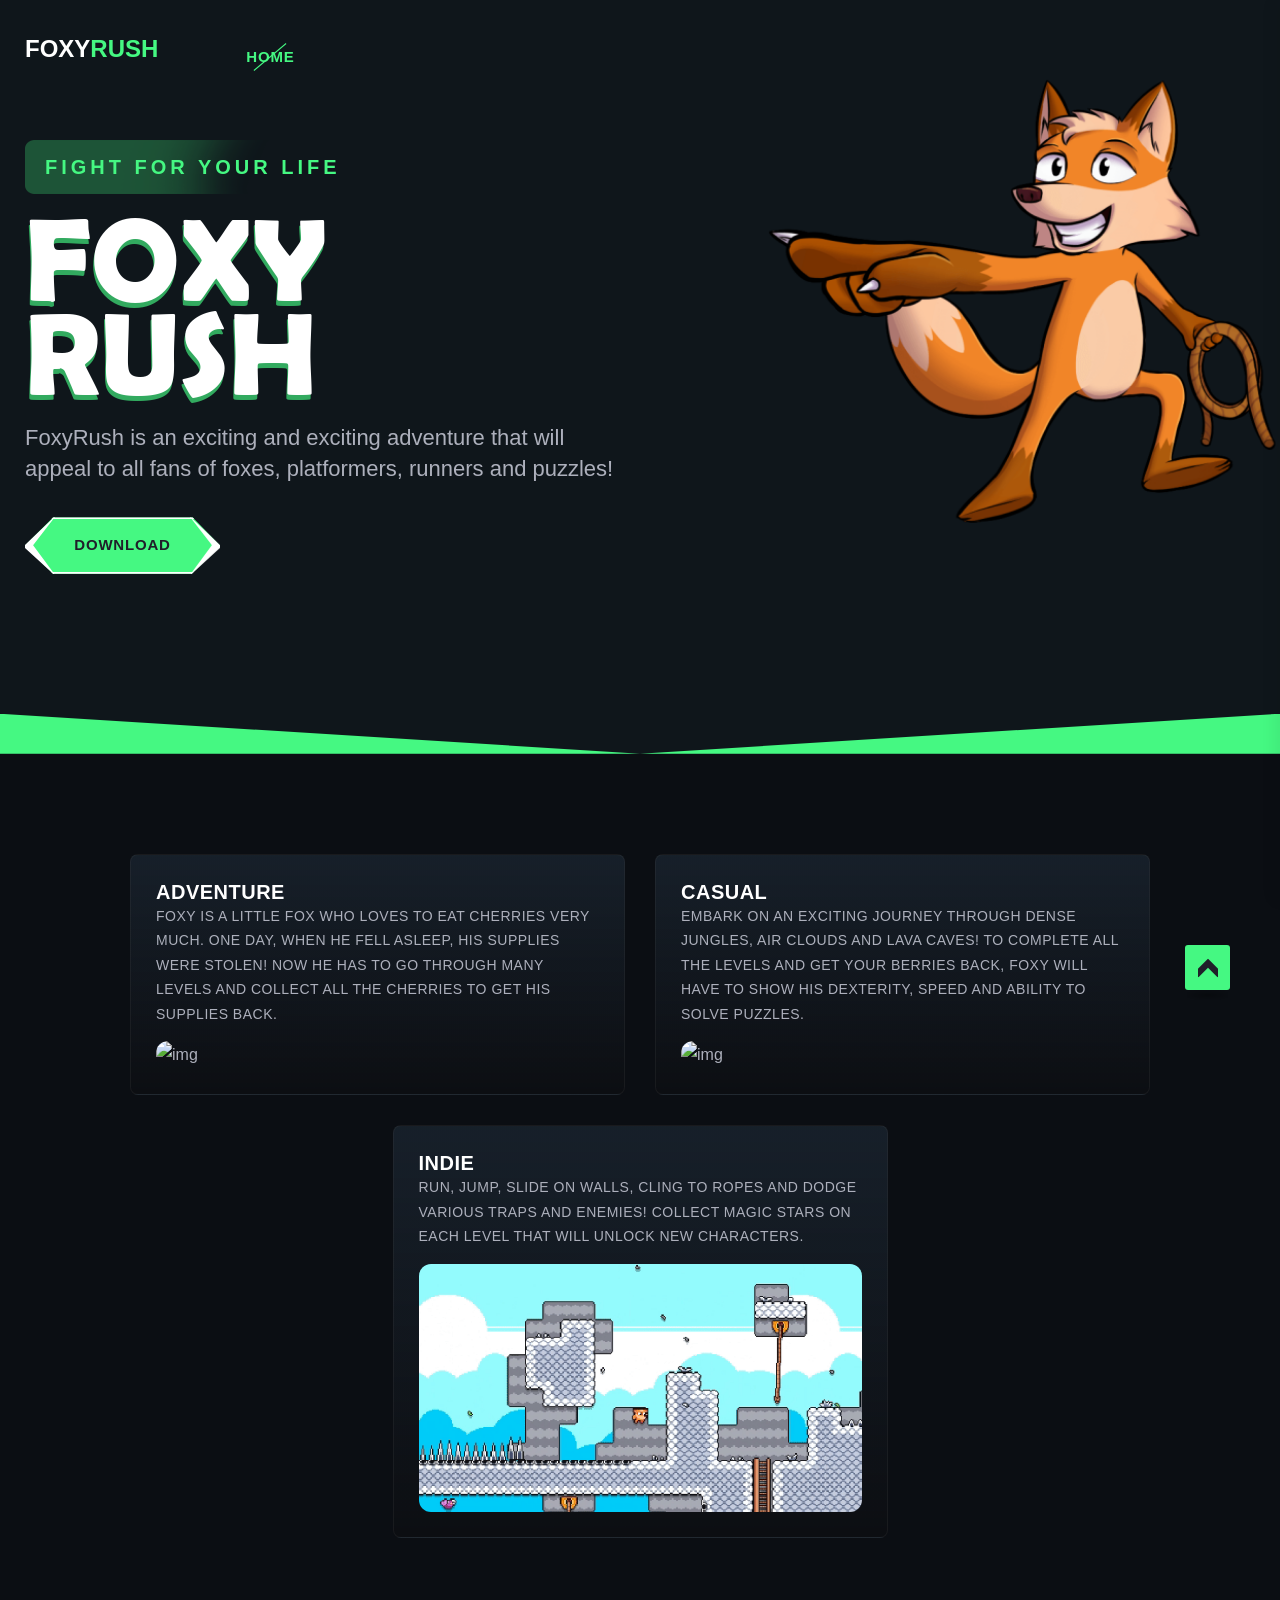
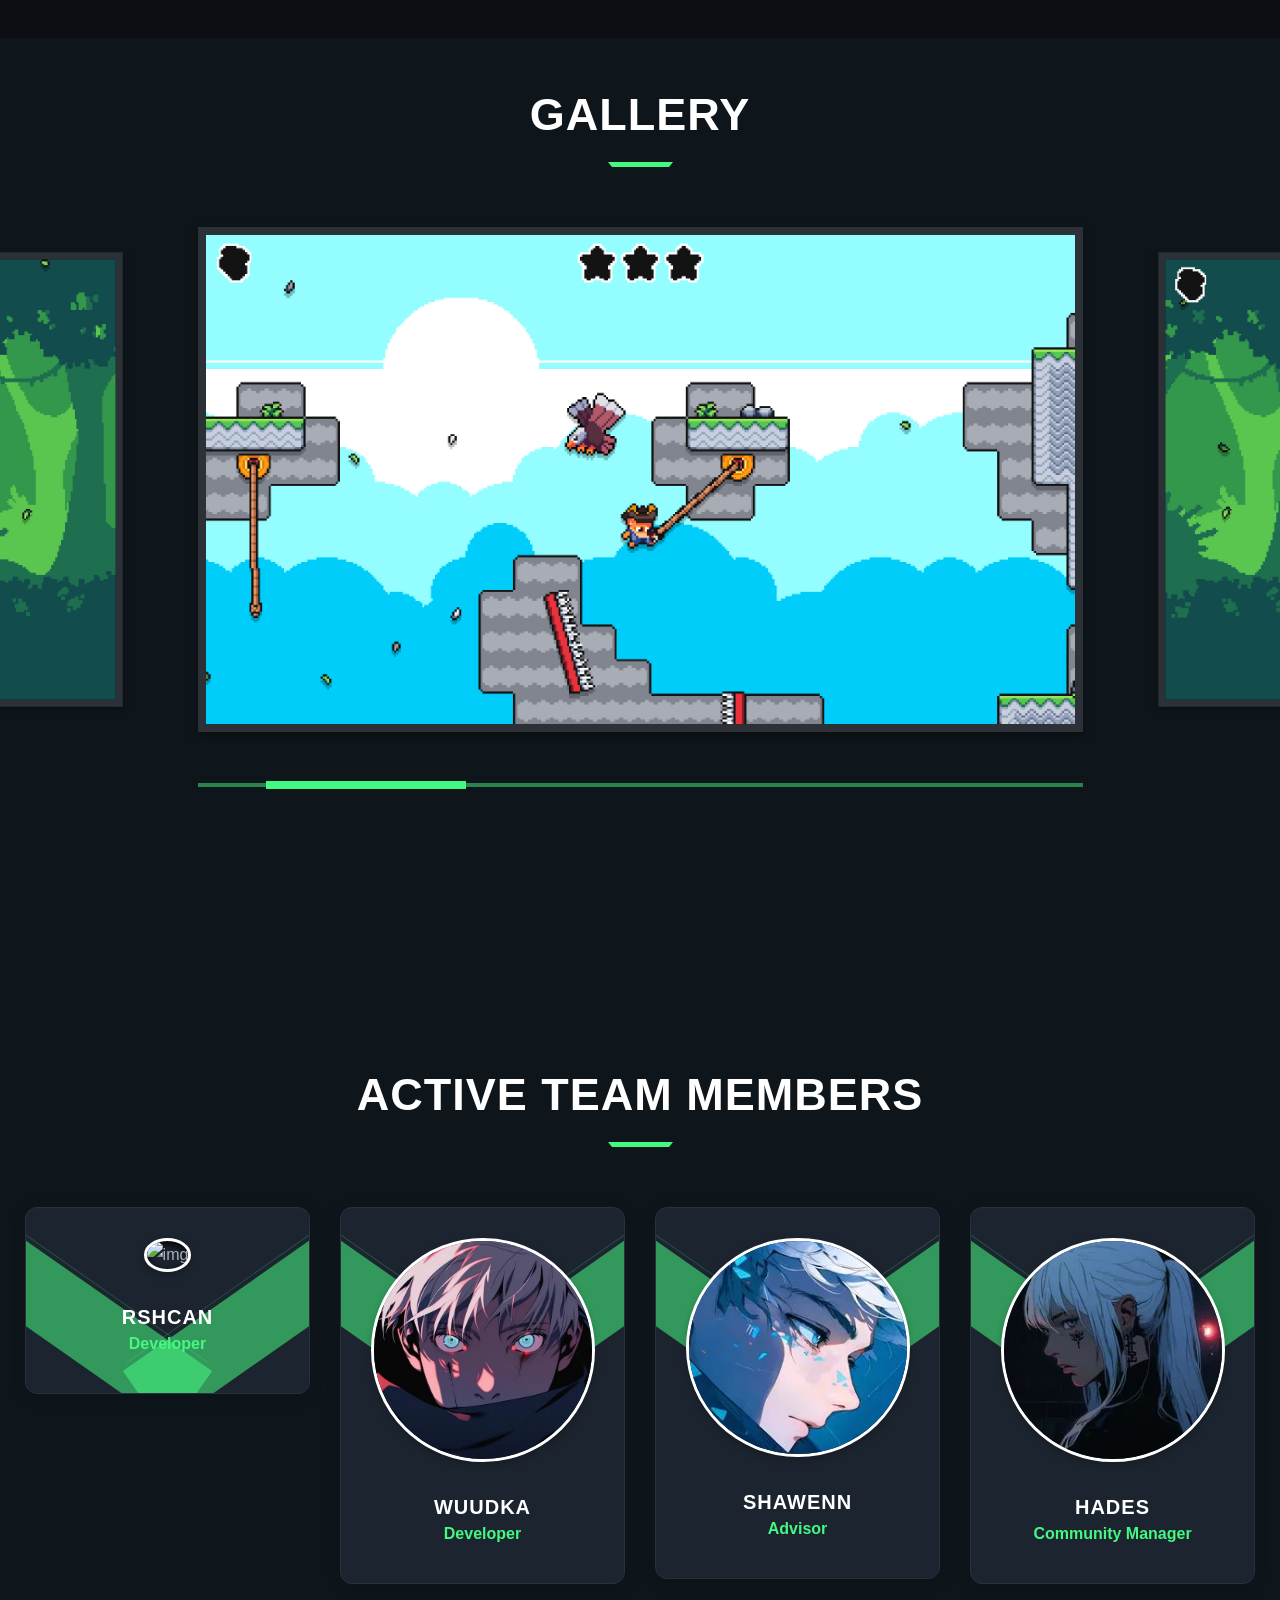
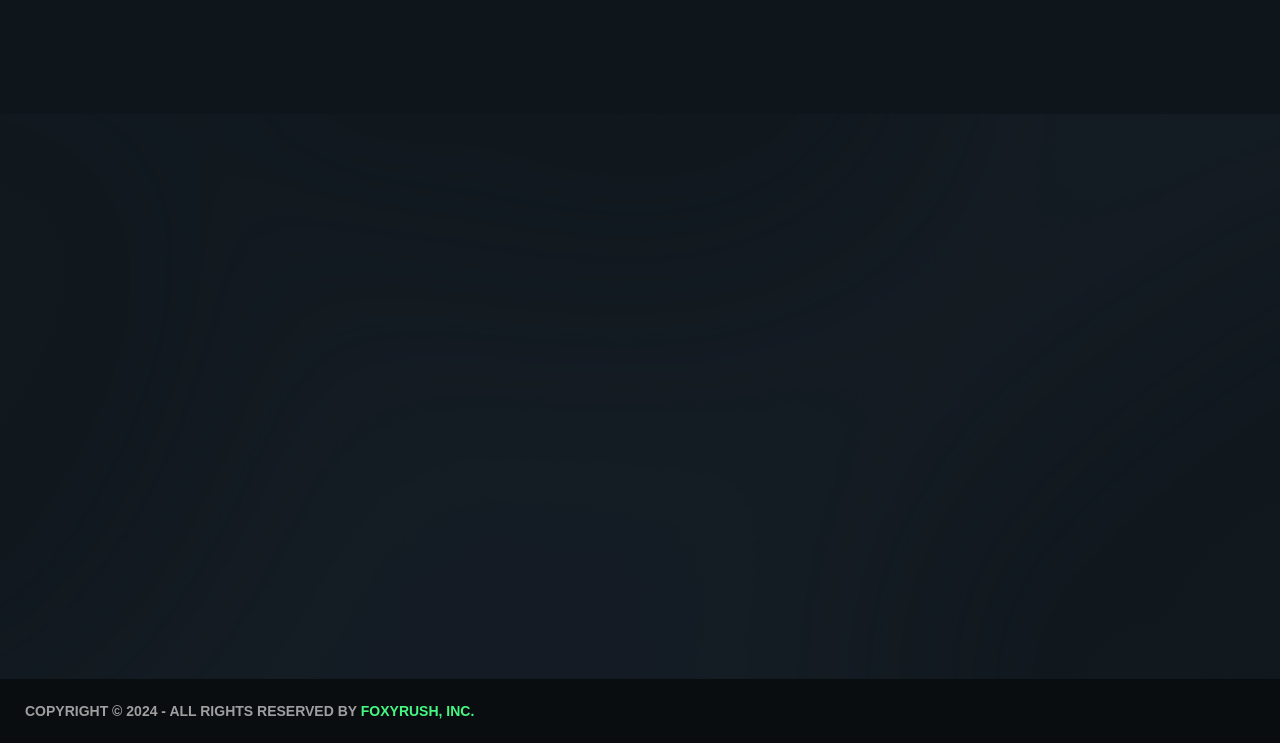
==== commit 603baa8a: "Update index.html" ====
--- a/index.html
+++ b/index.html
@@ -260,10 +260,10 @@
                     <div class="col-xl-3 col-lg-4 col-sm-6 wow fadeInUp" data-wow-delay=".6s" style="visibility: hidden; animation-delay: 0.6s; animation-name: none;">
                         <div class="team__item">
                             <div class="team__thumb">
-                                <img src="https://cdn.discordapp.com/attachments/1226259457688731812/1226593022246916126/6e6561f9a53ccb2801bccf32e3b7647f.jpg?ex=662554c5&is=6612dfc5&hm=3612553a8aae92e23b536d79287ff752410951f01236470c0809a45faee41bdb&" alt="img">
+                                <img src="https://cdn.discordapp.com/attachments/1236067161974505594/1236419036355625084/0f4396321533191ce9b2ba3ef347ff70.png?ex=6637f075&is=66369ef5&hm=dff87fb17034fa77acb33d2c9d1385b551984f2d3bc0a7091d0fb8e96bf07ec2&" alt="img">
                             </div>
                             <div class="team__content">
-                                <h4 class="name">TREXY</h4>
+                                <h4 class="name">RSHCAN</h4>
                                 <span class="designation">Developer</span>
                             </div>
                         </div>
@@ -274,7 +274,7 @@
                                 <img src="attachments/1226259457688731812/1226593023333371955/6c6d0a92760684802064c4a3a0937698.jpg?ex=662554c5&amp;is=6612dfc5&amp;hm=bee551371556f67e4e62af20f73e22d18e202d3bb4357d3bfde6594d8bf065c3&amp;=&amp;format=webp" alt="img">
                             </div>
                             <div class="team__content">
-                                <h4 class="name">SANTEZ</h4>
+                                <h4 class="name">WUUDKA</h4>
                                 <span class="designation">Developer</span>
                             </div>
                         </div>
@@ -285,7 +285,7 @@
                                 <img src="attachments/1226259457688731812/1226593022842634240/4d46211ad6e80f06fc2fe0af9f00eb6c.jpg?ex=662554c5&amp;is=6612dfc5&amp;hm=f89ae26365c514f95de27b8430a7148165beab4d8dbb2617298dc5cef06e40ee&amp;=&amp;format=webp" alt="img">
                             </div>
                             <div class="team__content">
-                                <h4 class="name">MATECK</h4>
+                                <h4 class="name">SHAWENN</h4>
                                 <span class="designation">Advisor</span>
                             </div>
                         </div>
@@ -339,4 +339,4 @@
 
 
 
-</body></html>+</body></html>
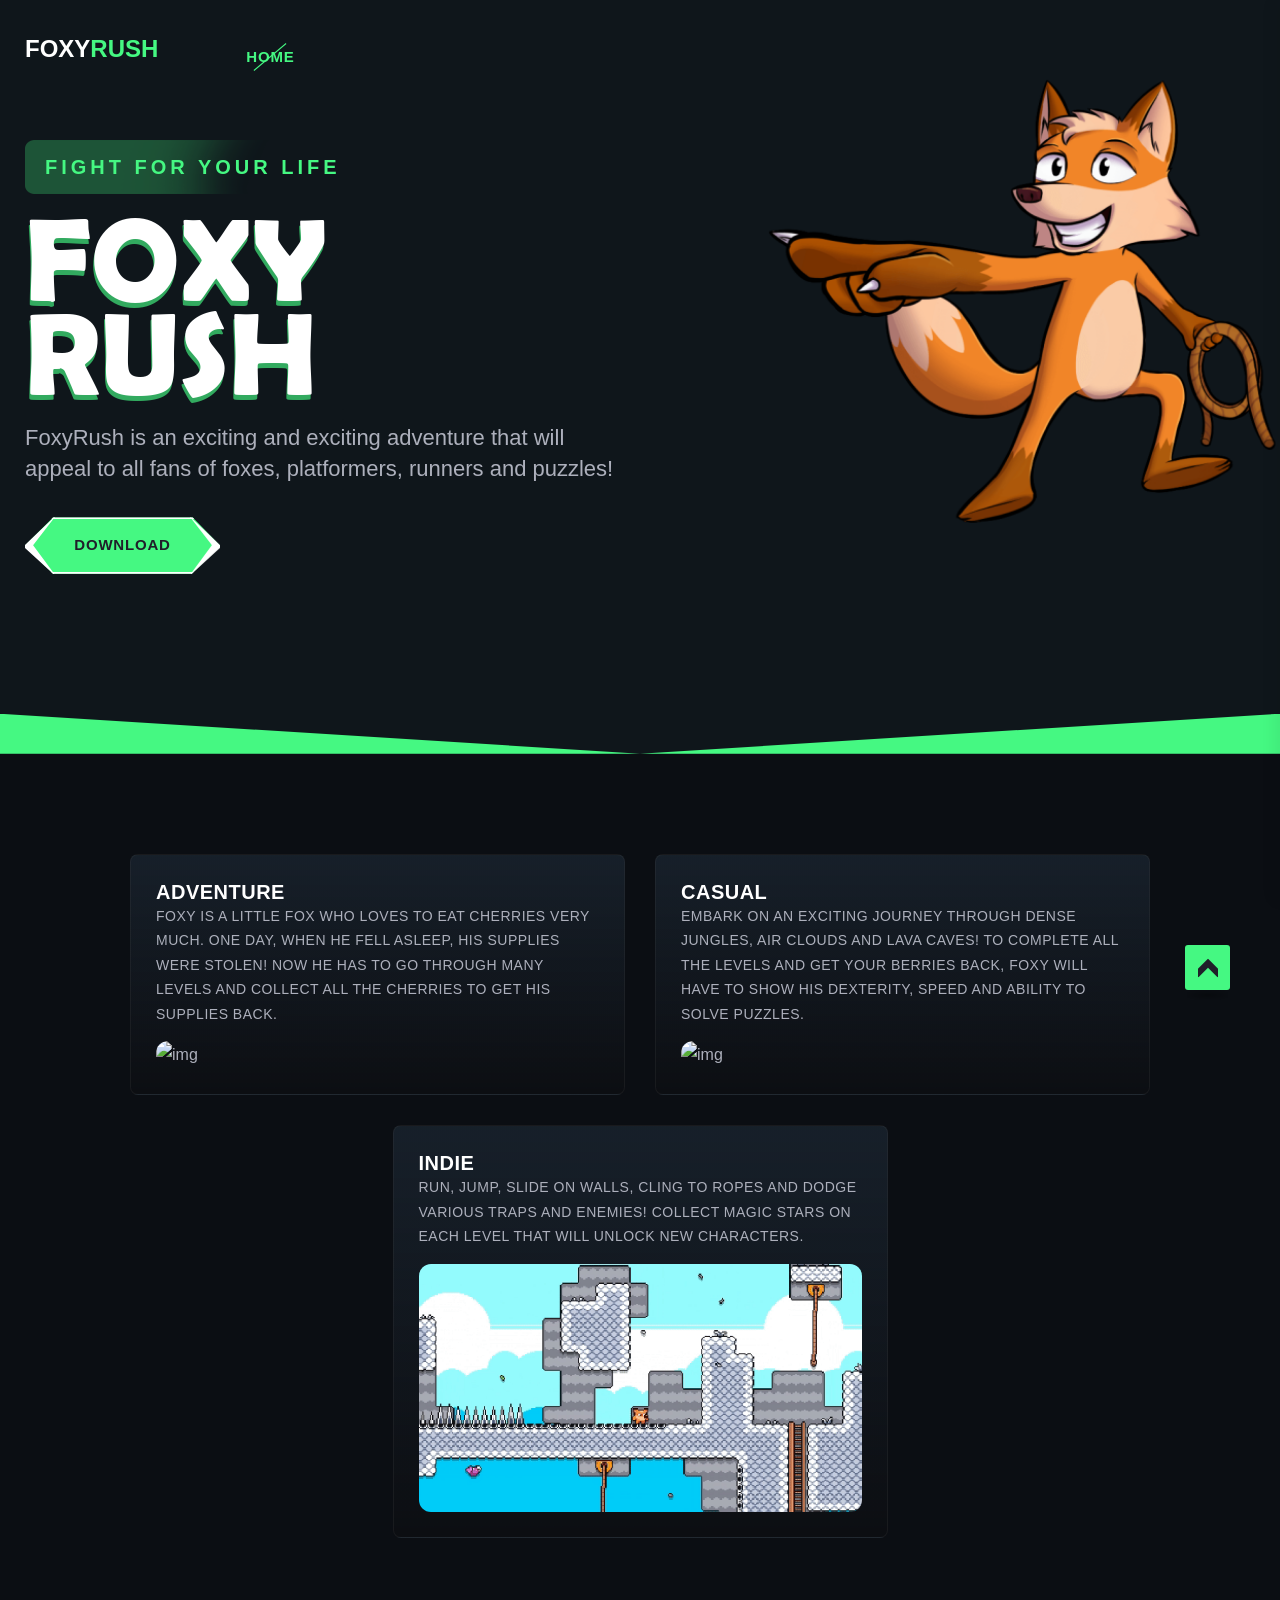
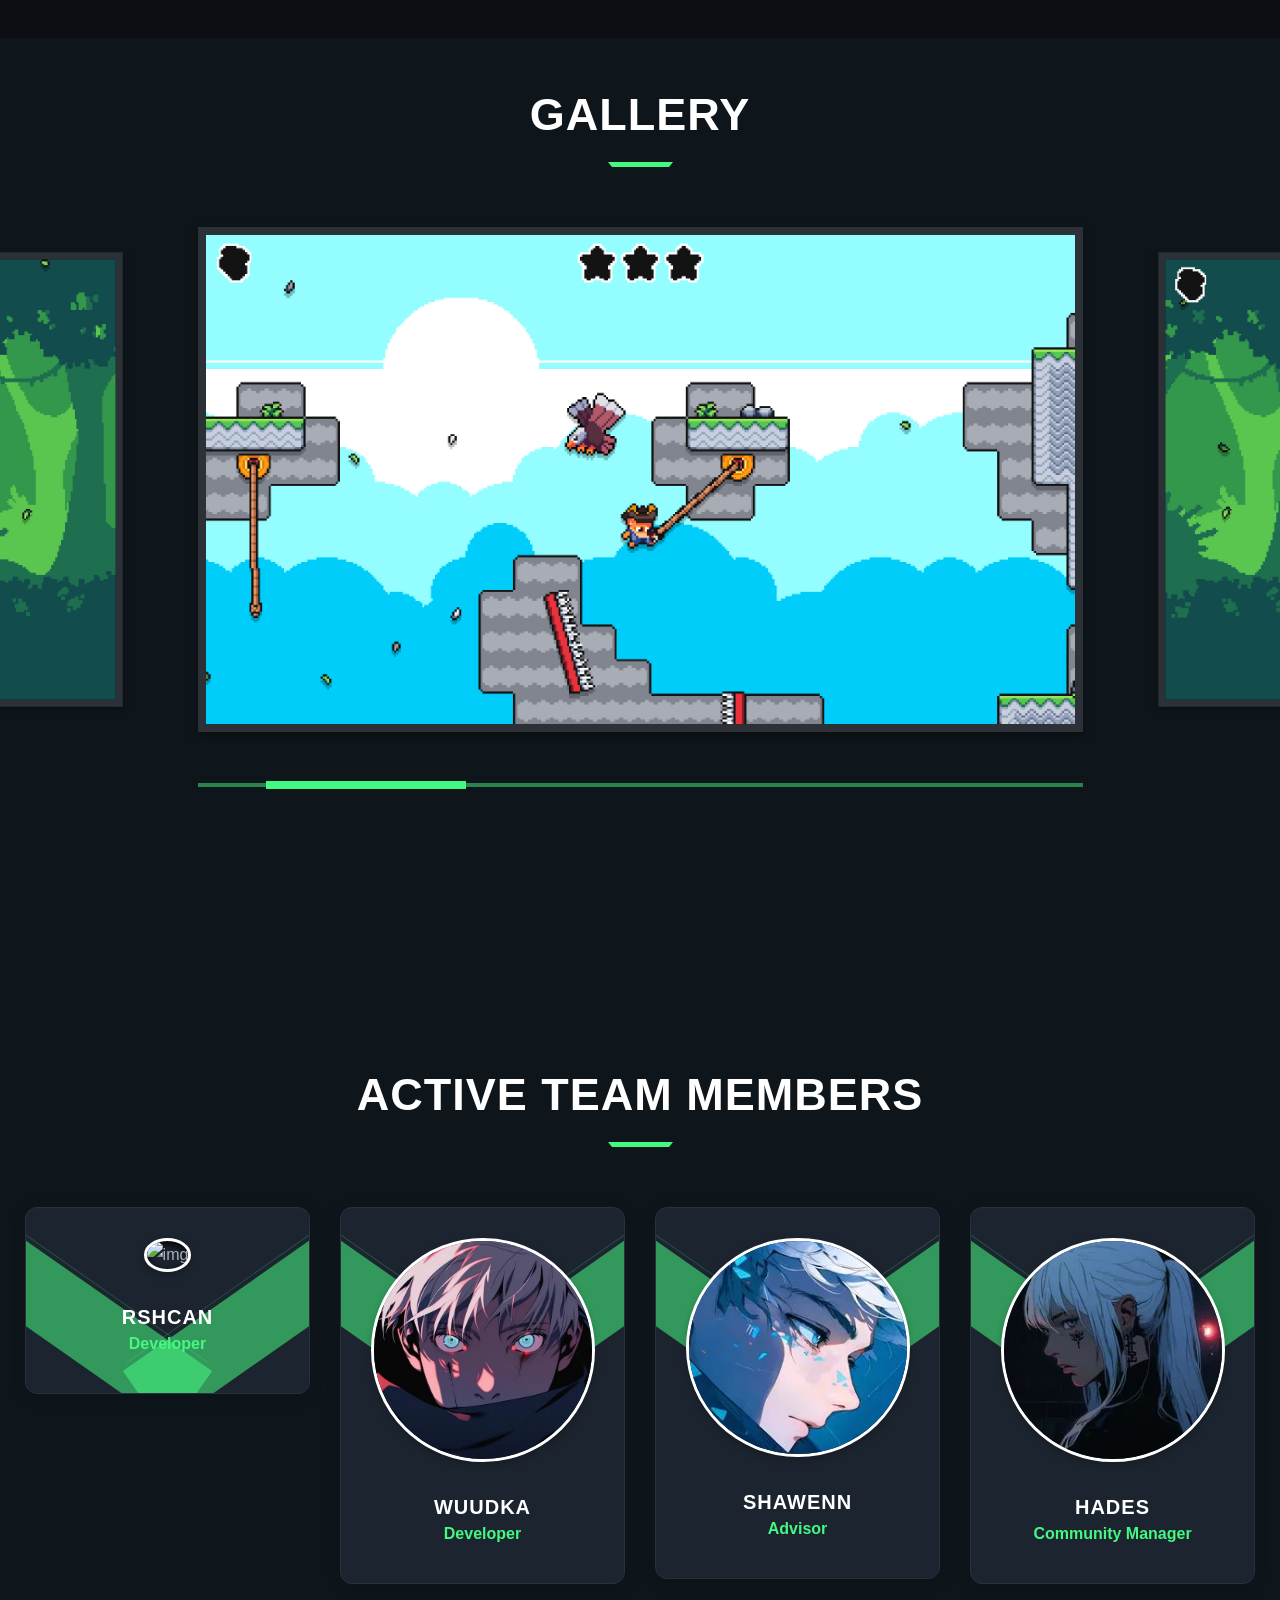
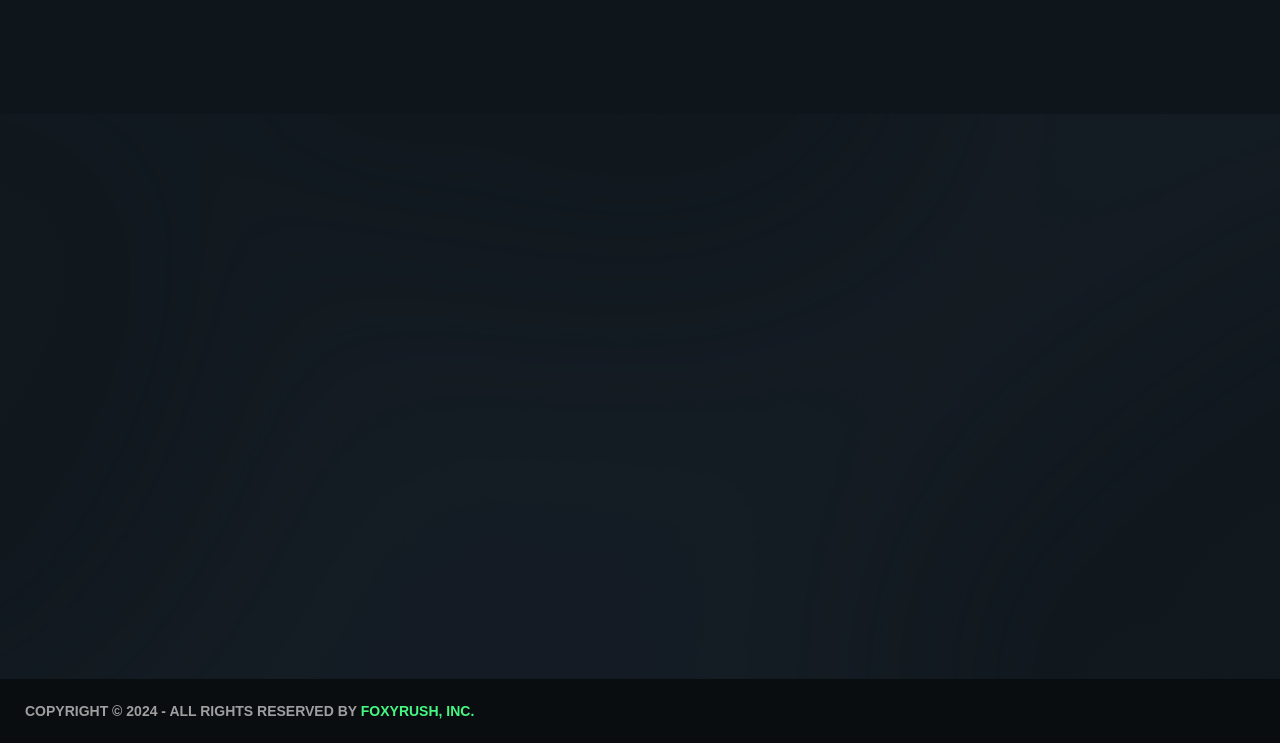
==== commit 1a80893e: "Update index.html" ====
--- a/index.html
+++ b/index.html
@@ -90,7 +90,7 @@
 
 </p>
                                     <div class="slider__btn wow fadeInUp" data-wow-delay="1.2s" style="visibility: visible; animation-delay: 1.2s; animation-name: fadeInUp;">
-                                        <a href="https://cdn.discordapp.com/attachments/1148828093620944906/1227923704525099128/GameSetup.rar?ex=662a2c10&is=6617b710&hm=13e27a099389e4b4439485f23c28cf61e5ee695eb6978c2591ab320b10a40470&" class="tg-btn-1" target="_blank">
+                                        <a href="https://cdn.discordapp.com/attachments/1235332492391747685/1236059733065203854/FoxyRushSetup.rar?ex=66374a95&is=6635f915&hm=706ca83e6de4b10c87b53ff353190bd86db901376f38a6fbda4439077665c8ff&" class="tg-btn-1" target="_blank">
                                             <span>Download</span>
                                         </a>
                                     </div>
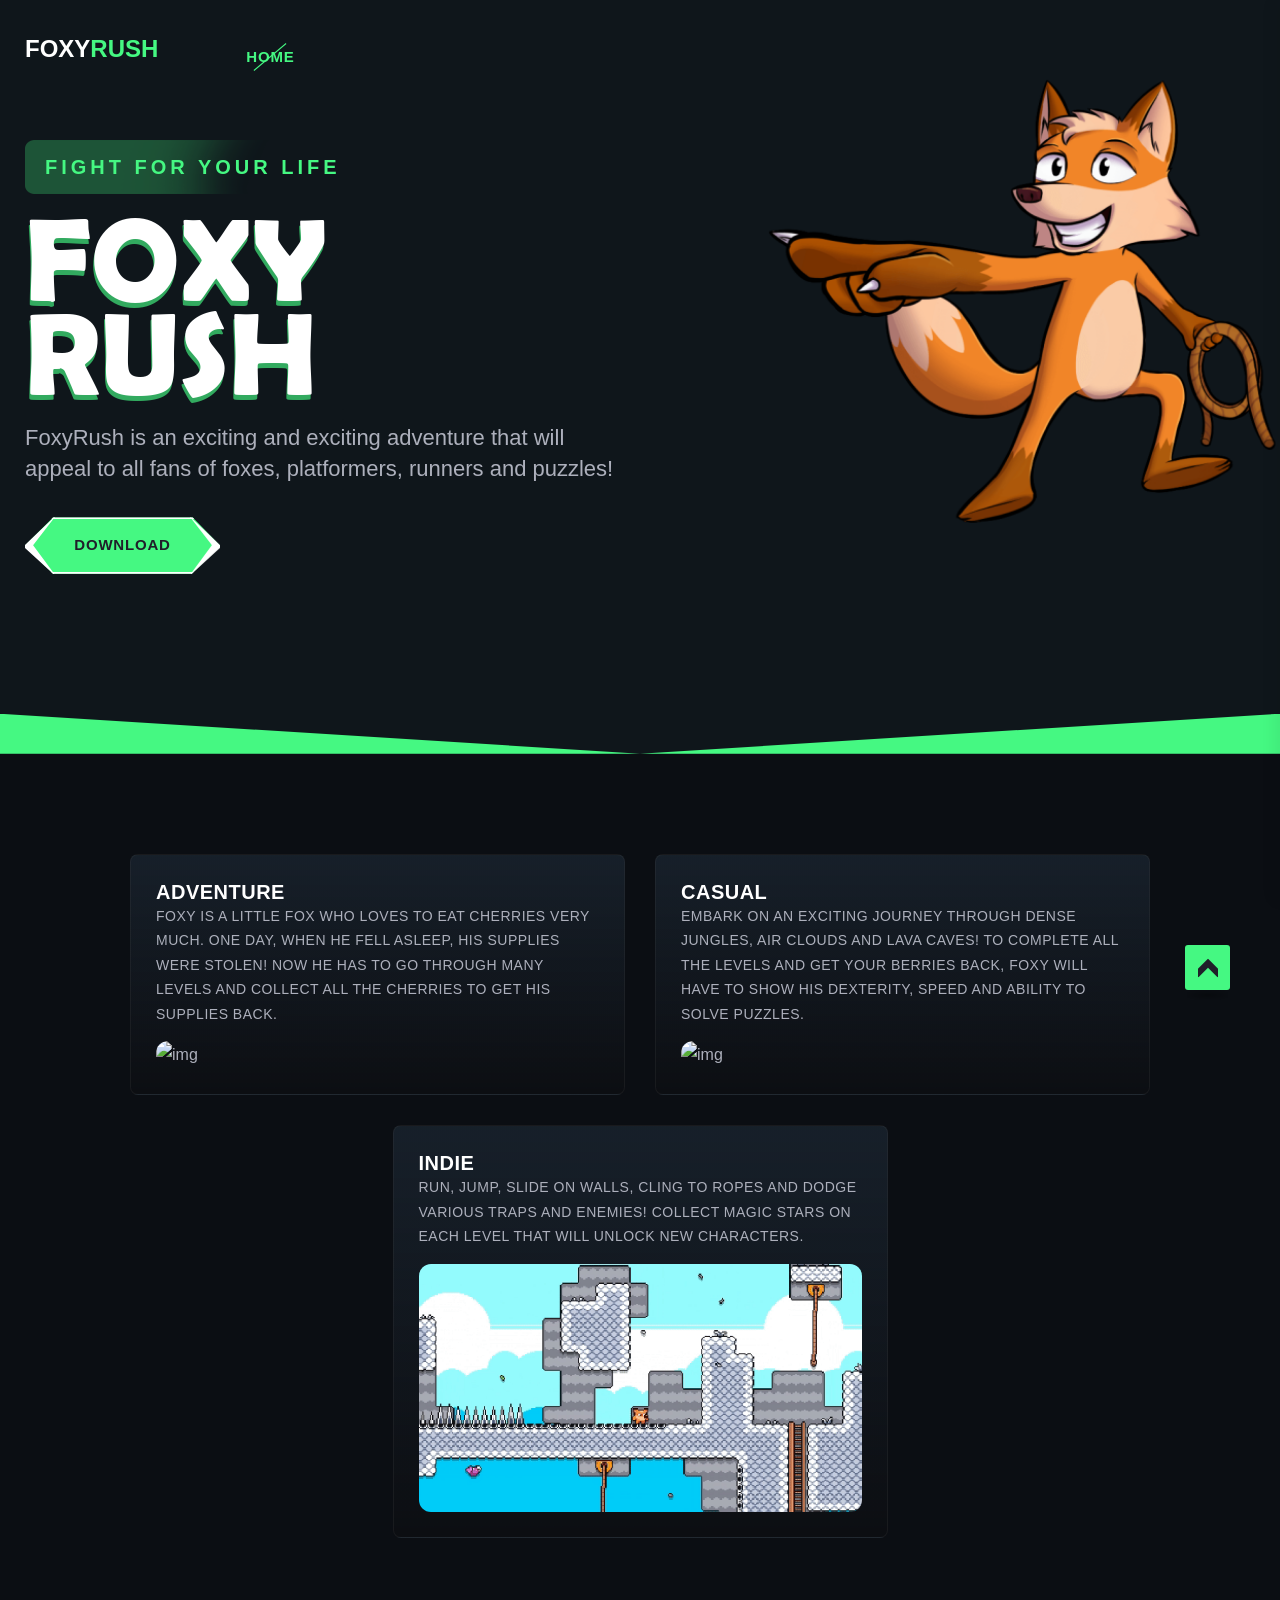
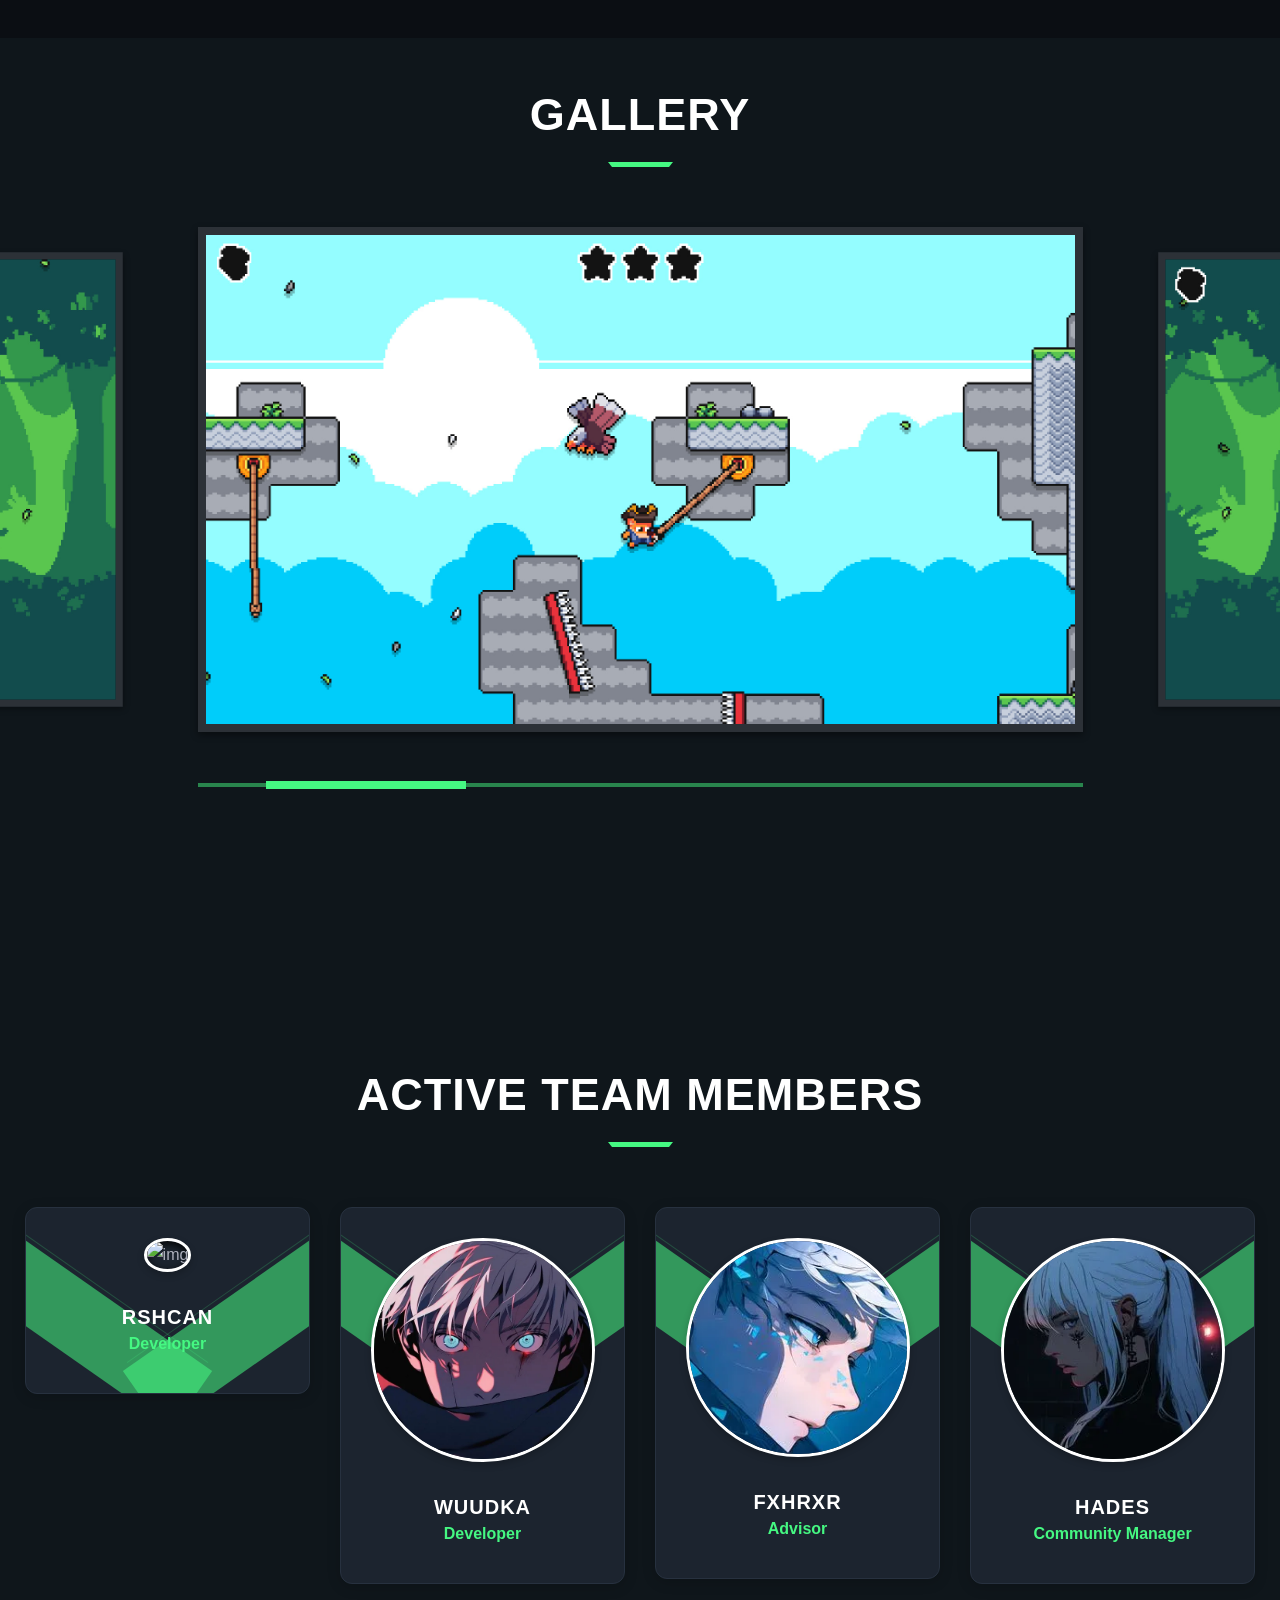
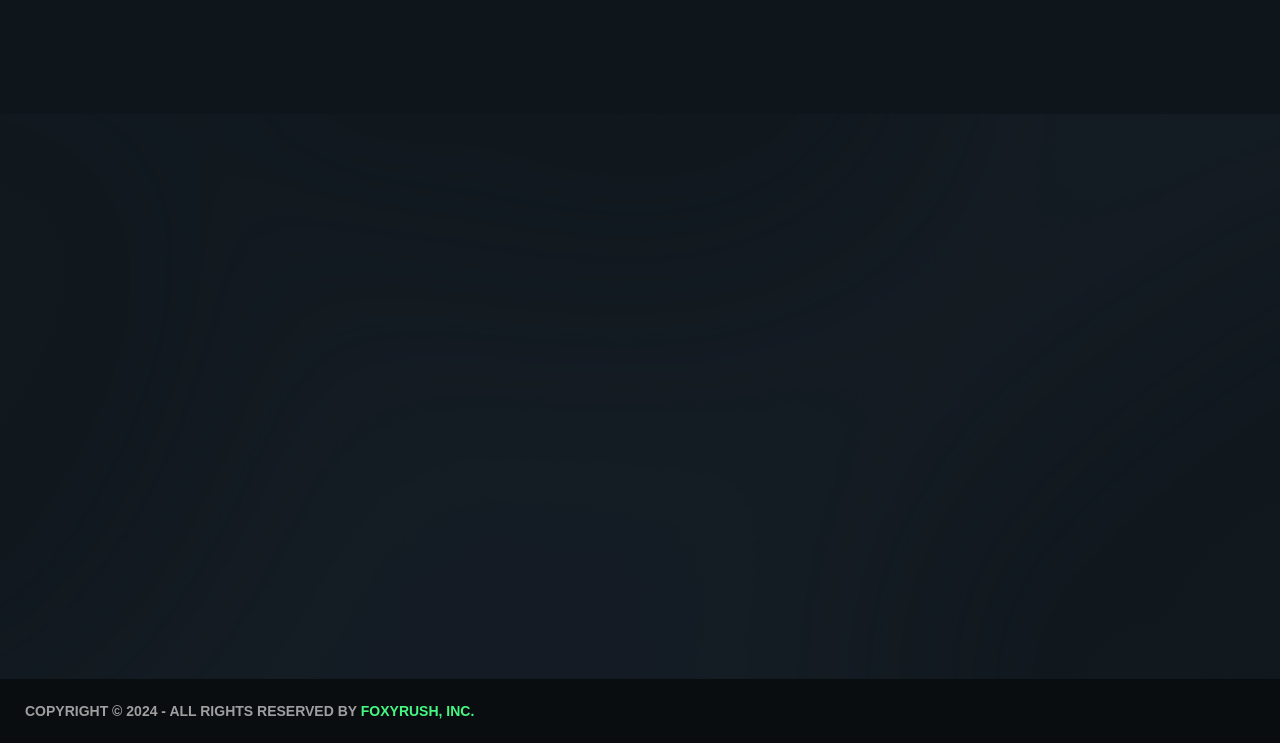
==== commit b0415d38: "Update index.html" ====
--- a/index.html
+++ b/index.html
@@ -285,7 +285,7 @@
                                 <img src="attachments/1226259457688731812/1226593022842634240/4d46211ad6e80f06fc2fe0af9f00eb6c.jpg?ex=662554c5&amp;is=6612dfc5&amp;hm=f89ae26365c514f95de27b8430a7148165beab4d8dbb2617298dc5cef06e40ee&amp;=&amp;format=webp" alt="img">
                             </div>
                             <div class="team__content">
-                                <h4 class="name">SHAWENN</h4>
+                                <h4 class="name">FXHRXR</h4>
                                 <span class="designation">Advisor</span>
                             </div>
                         </div>
